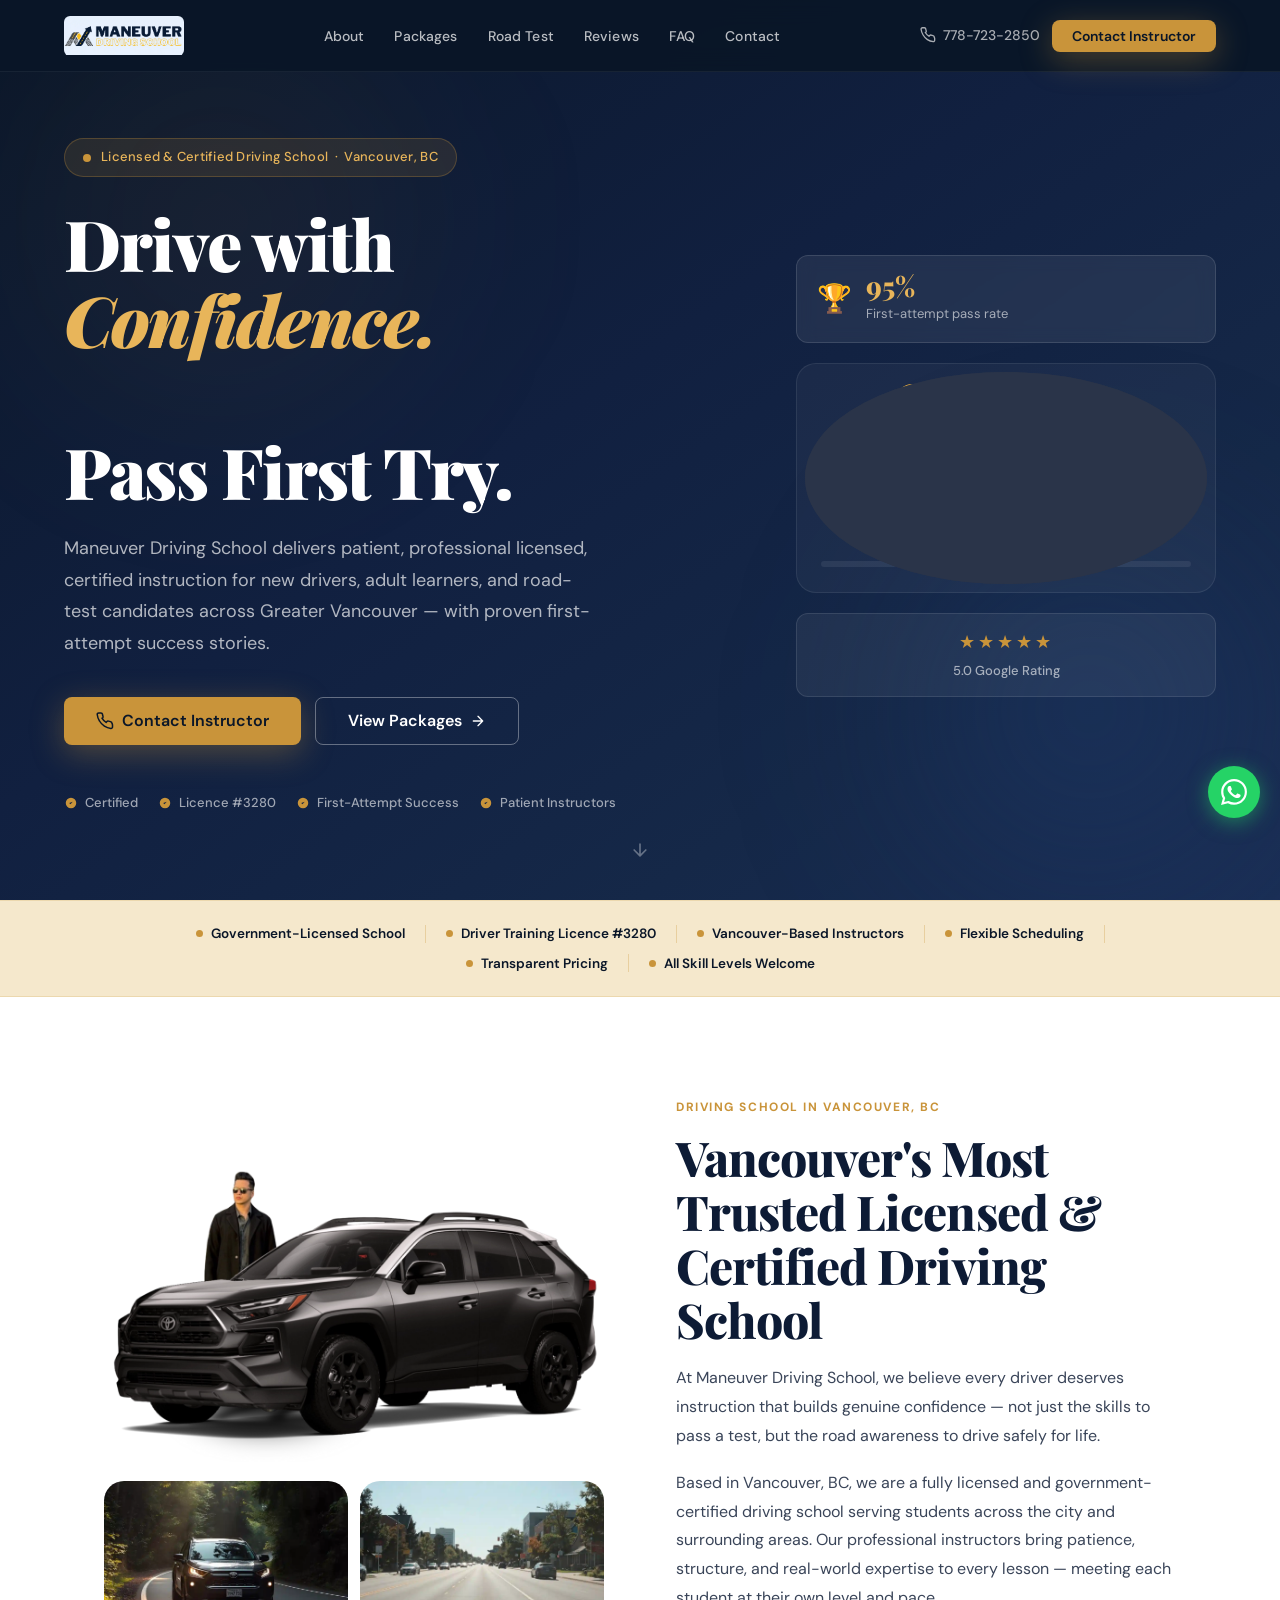
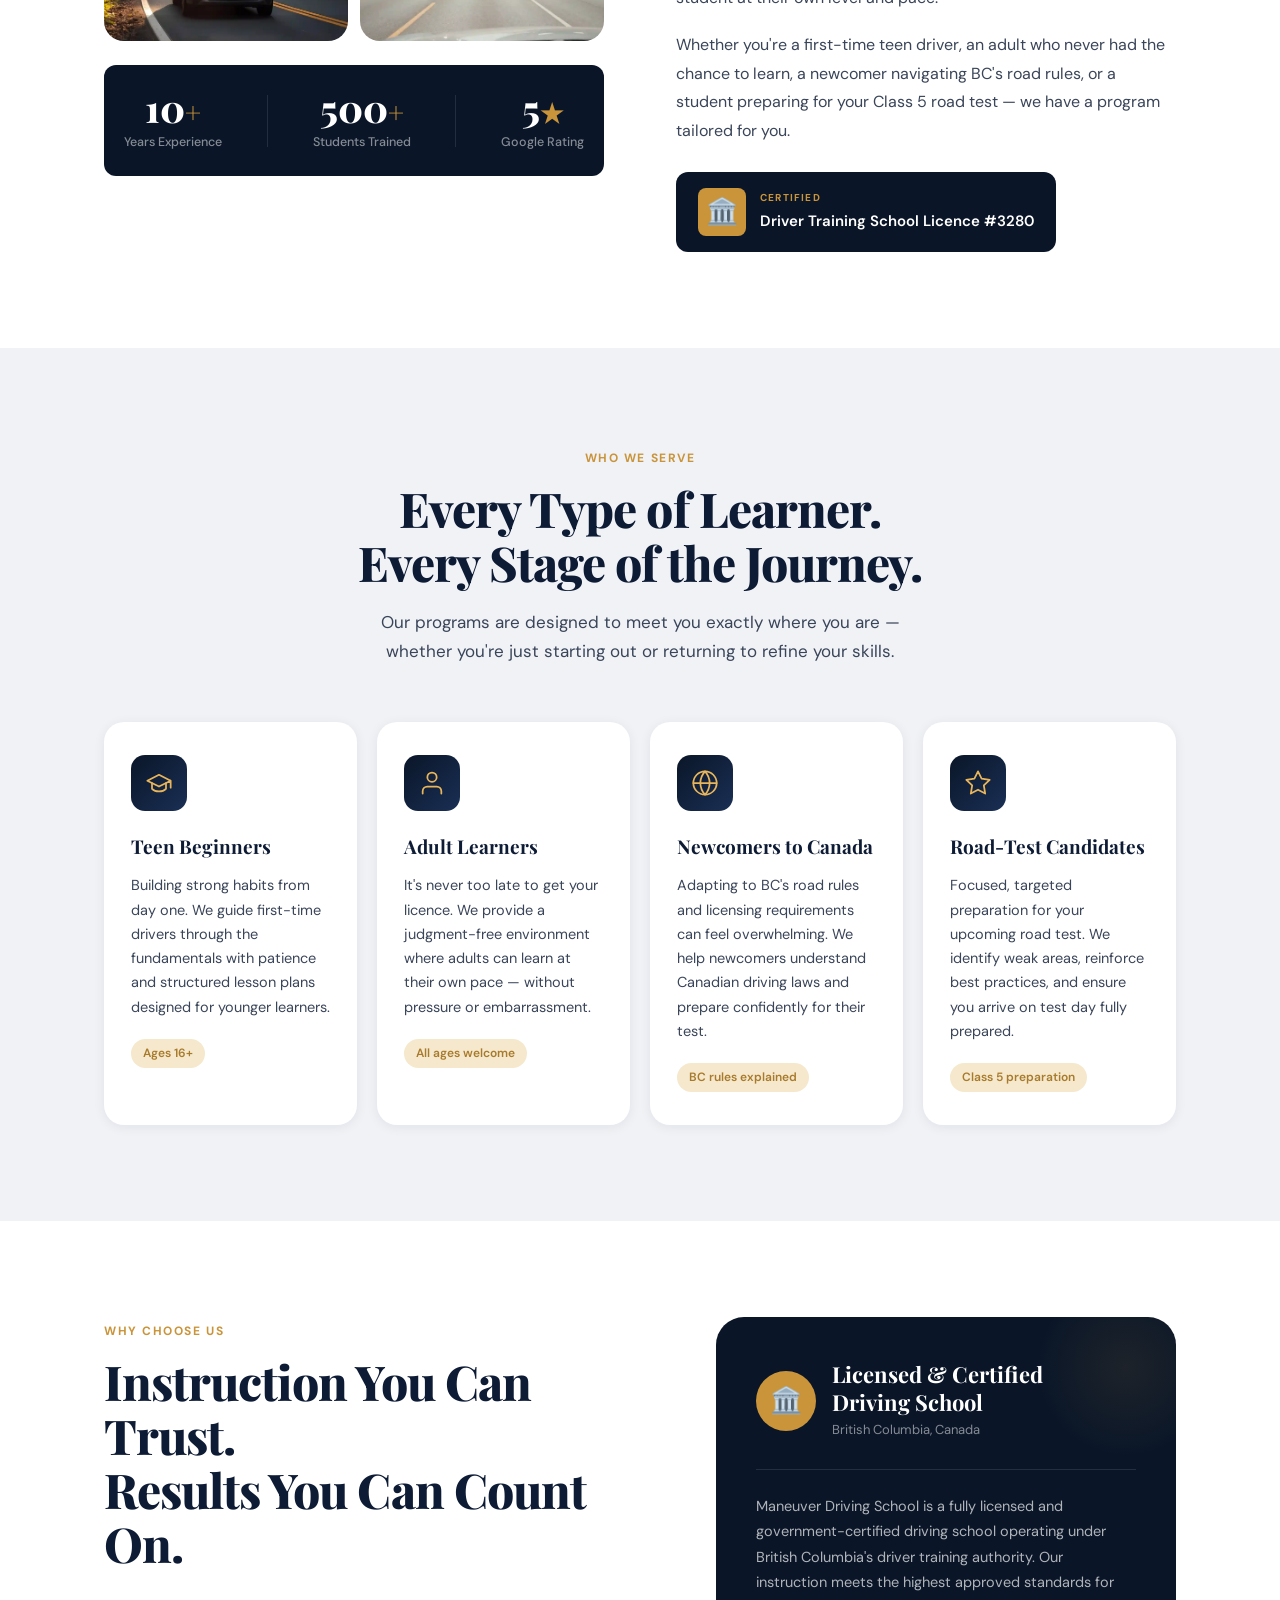
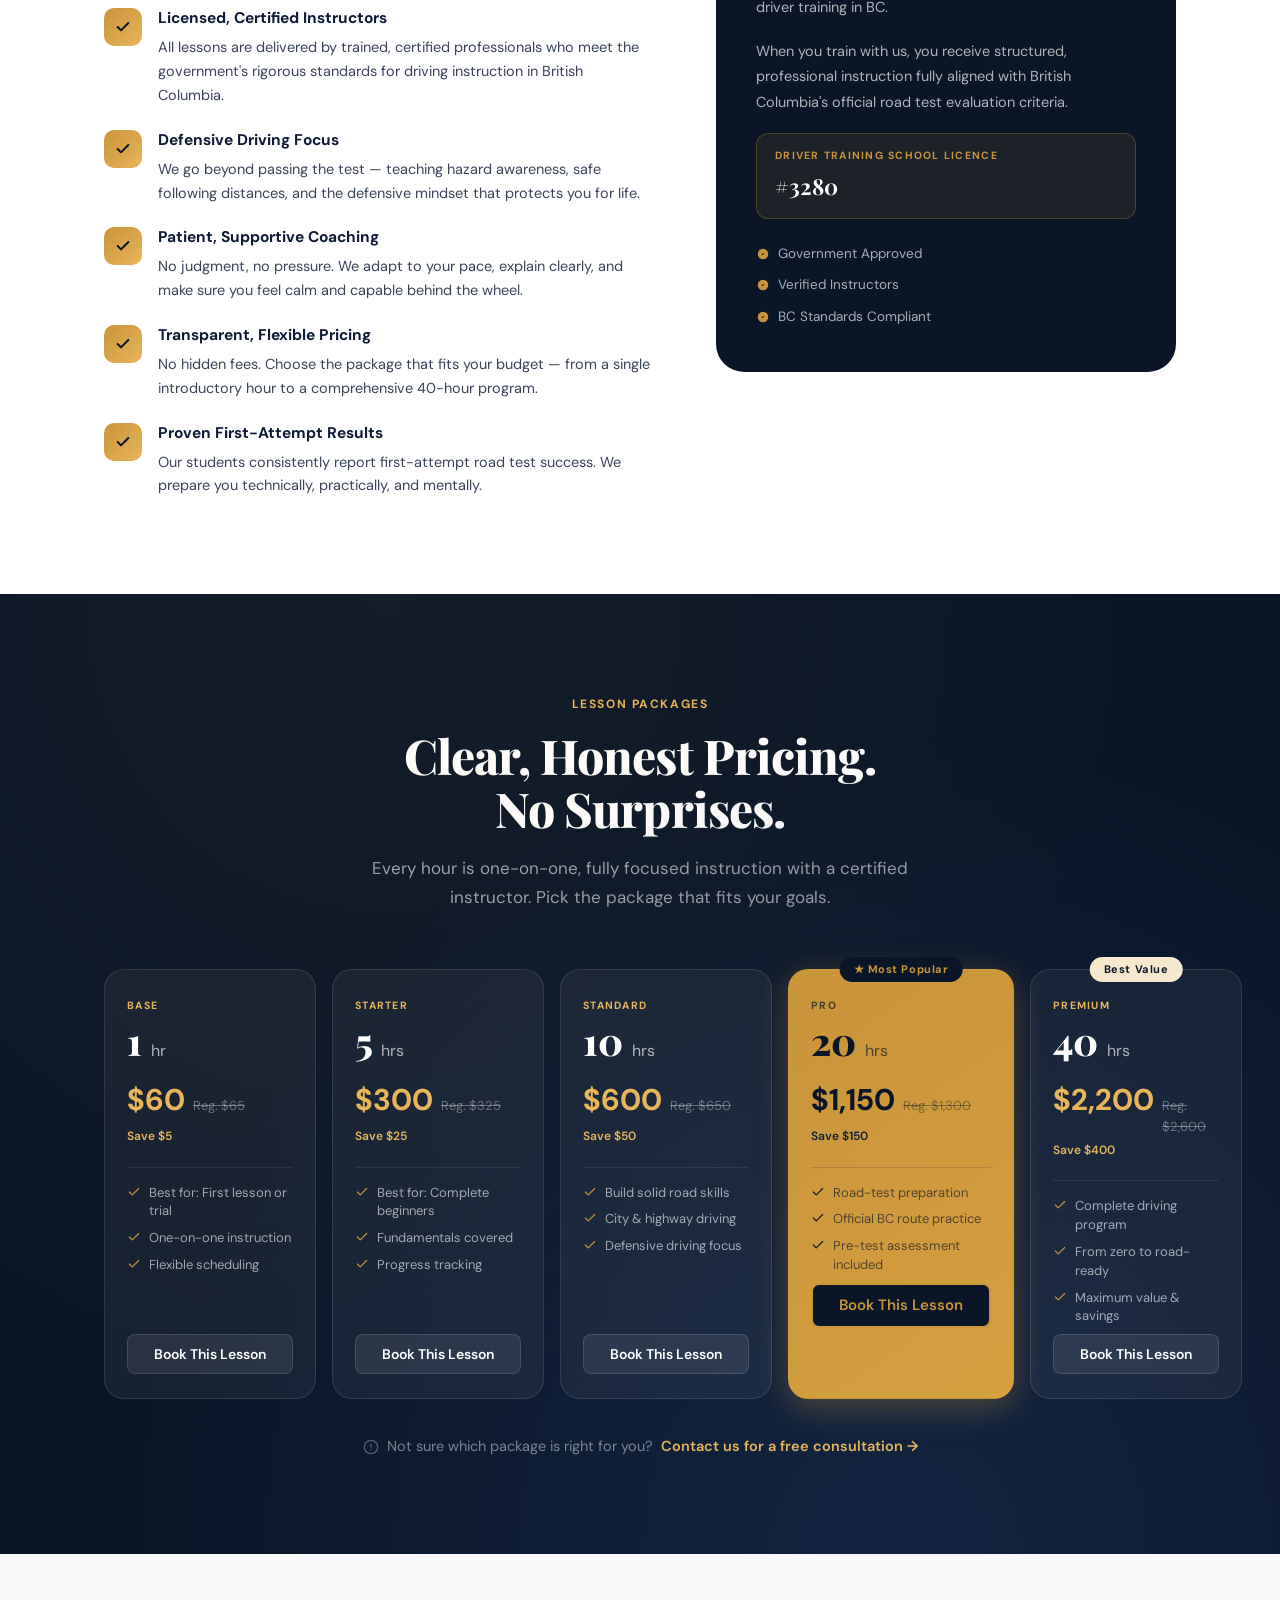
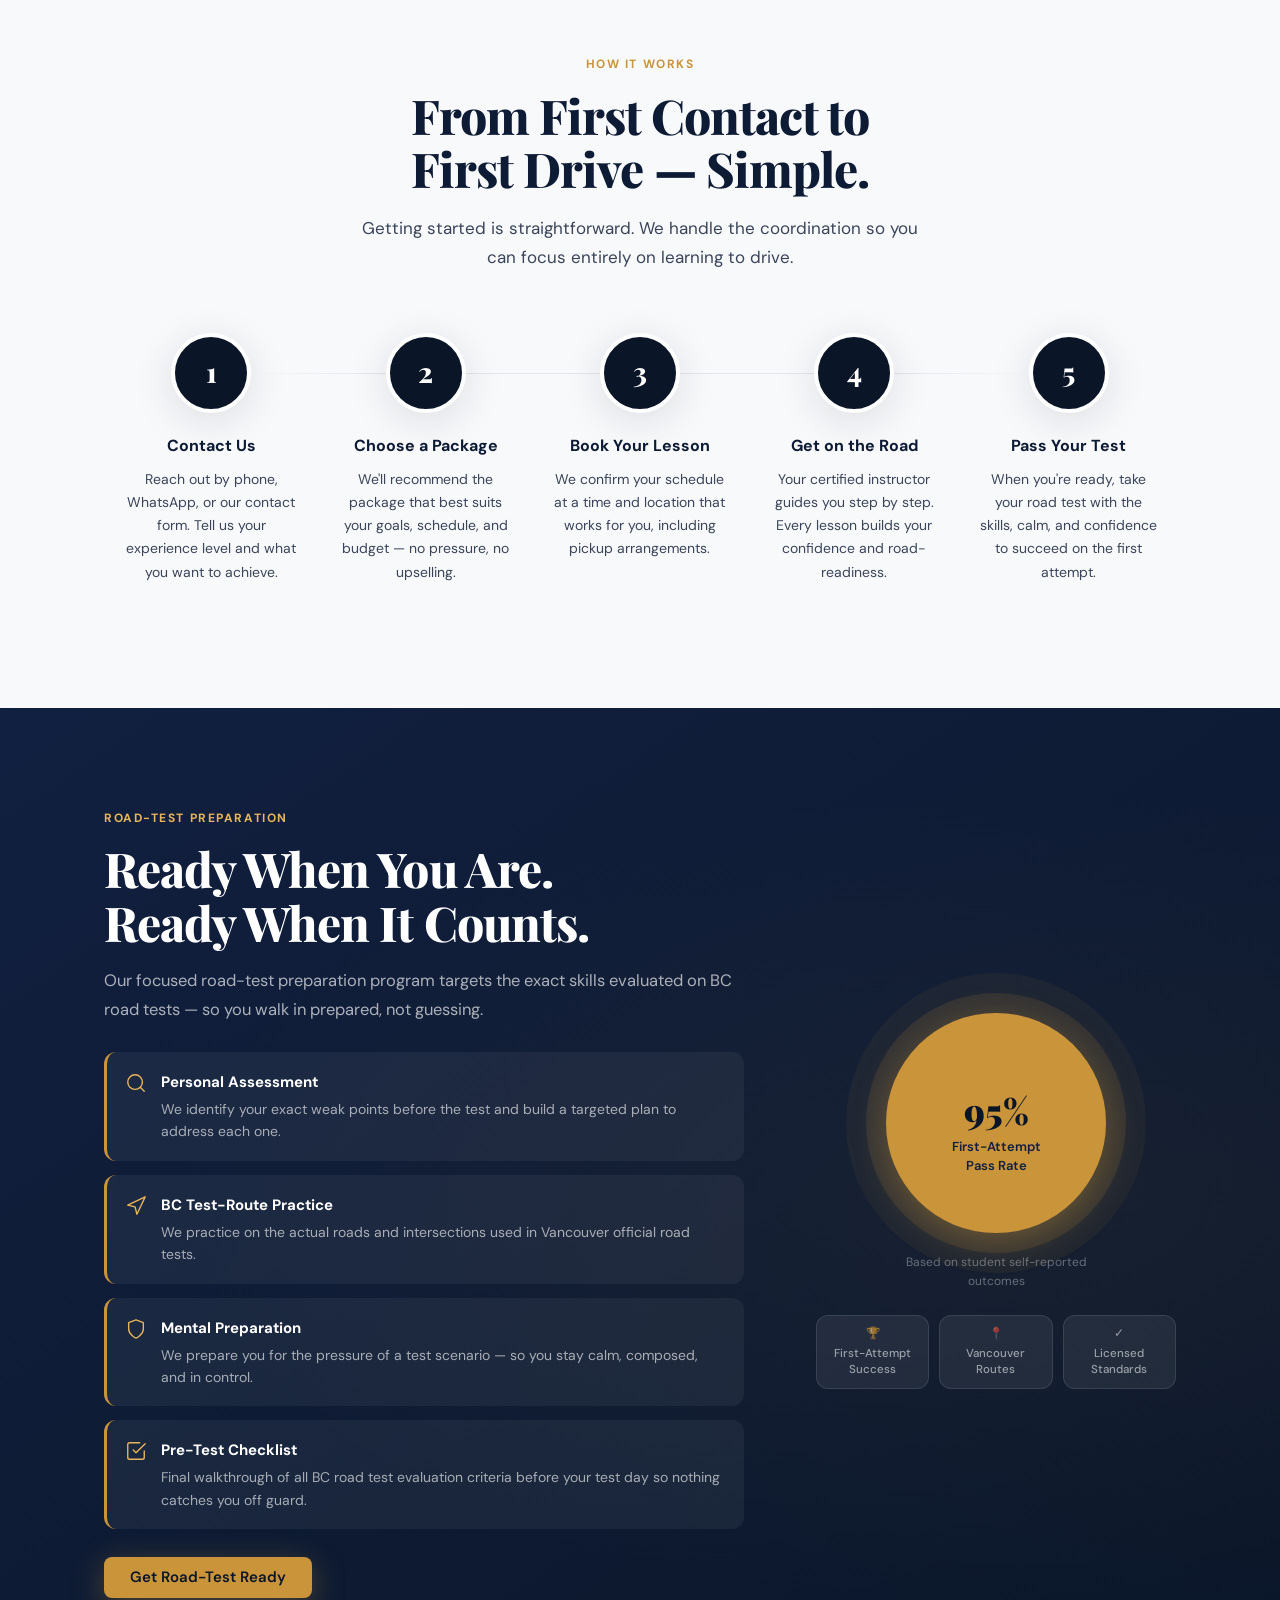
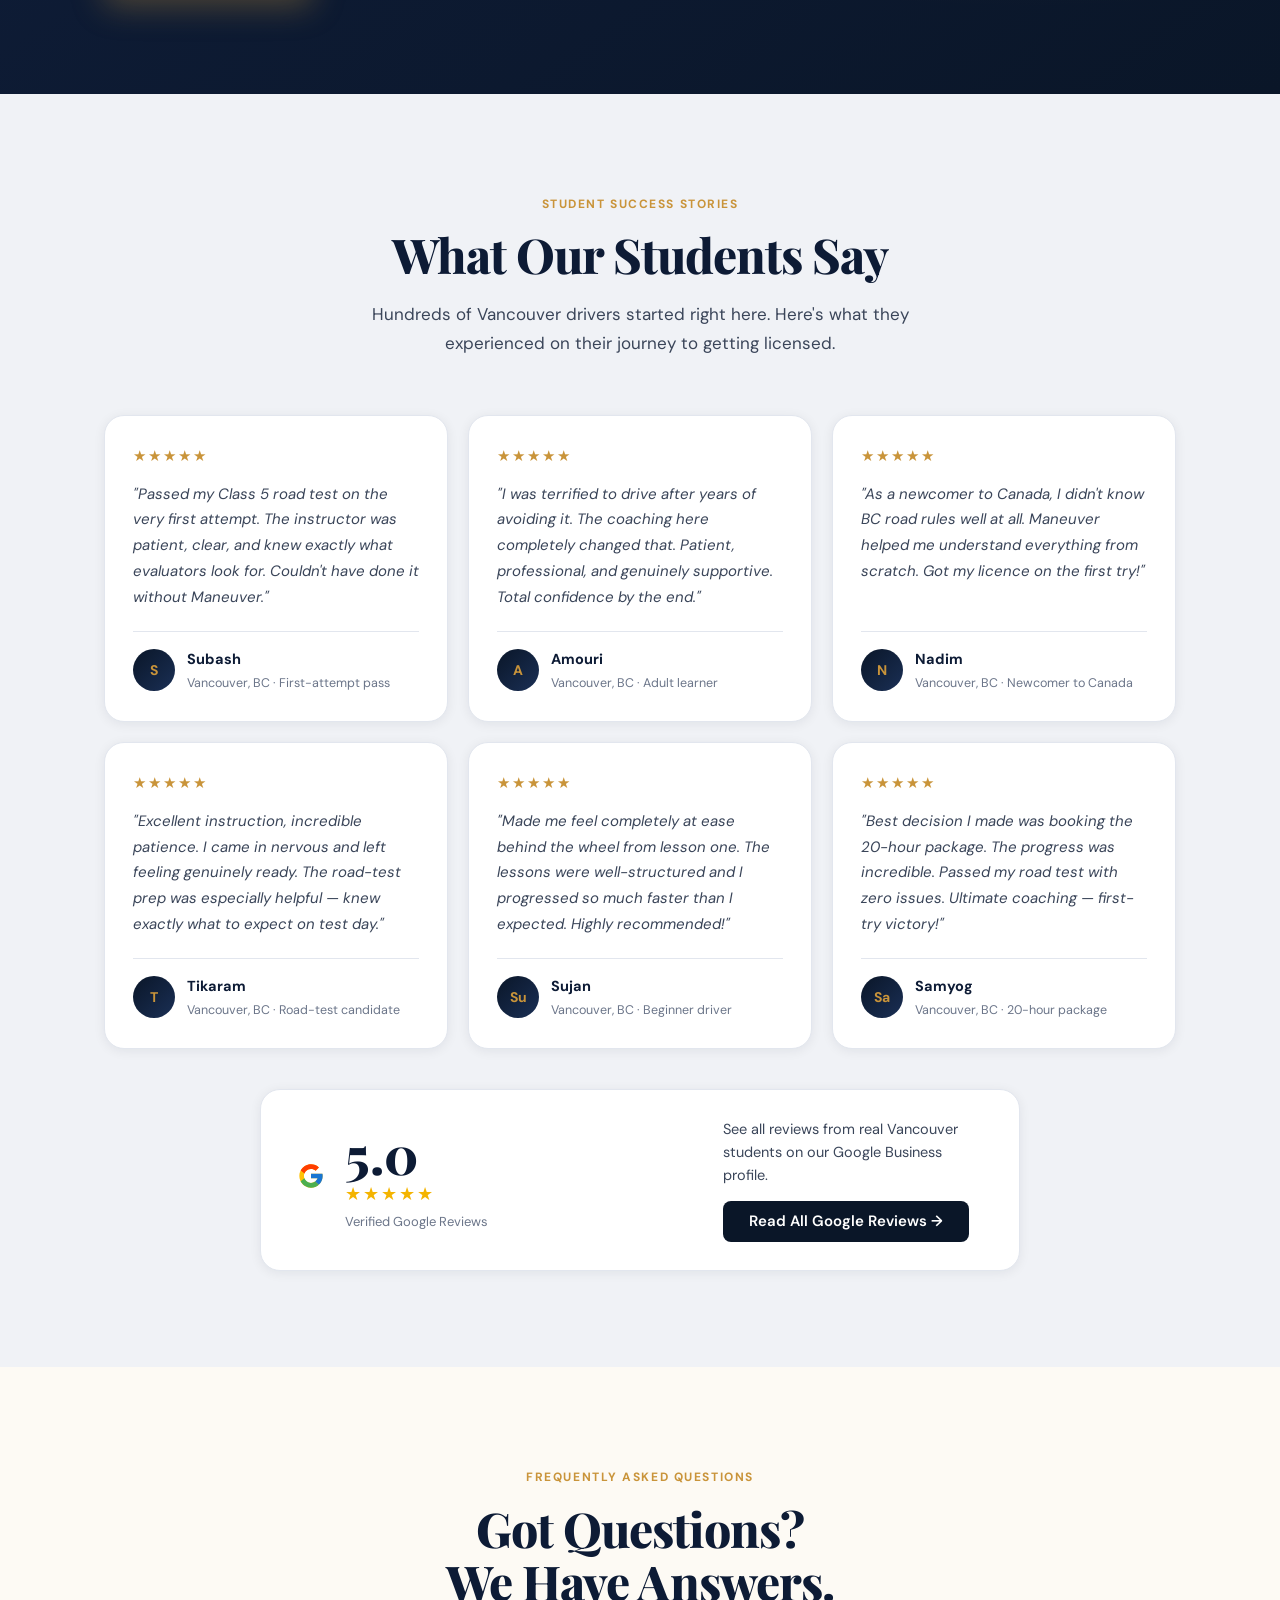
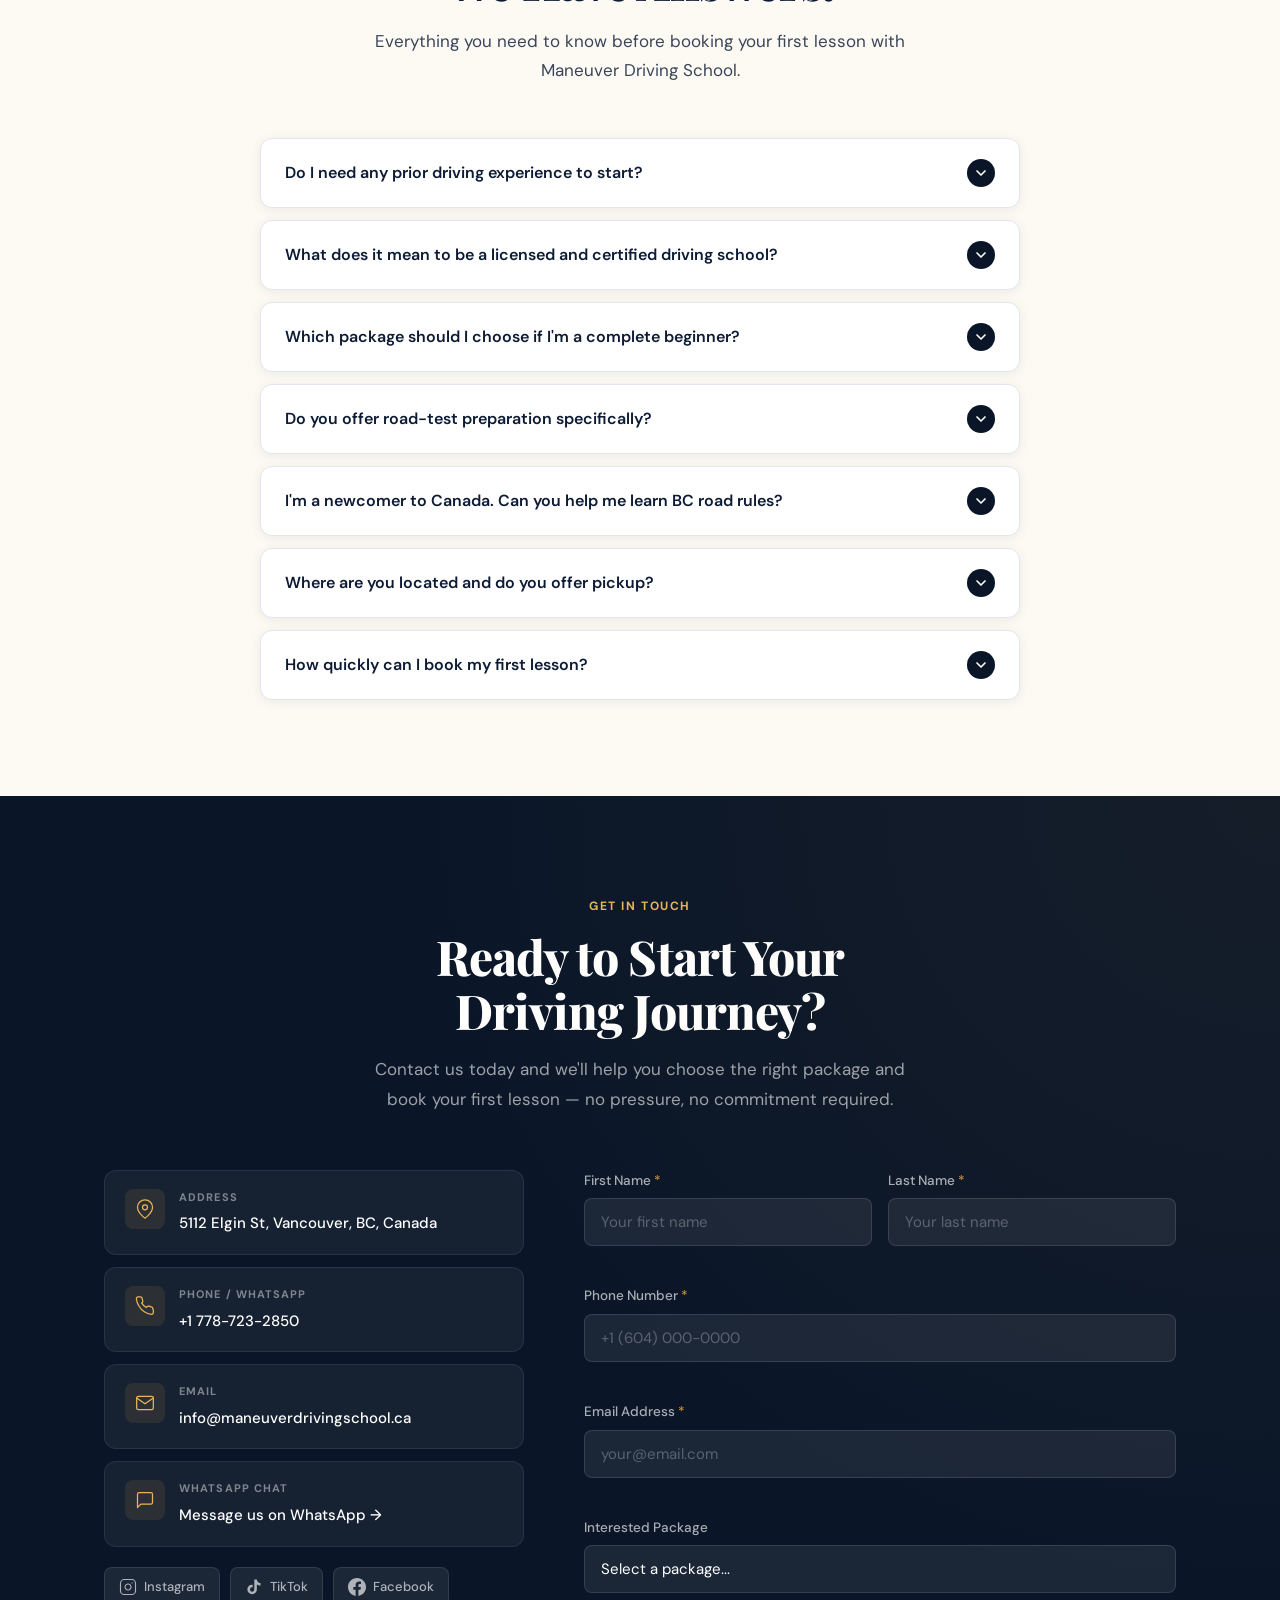
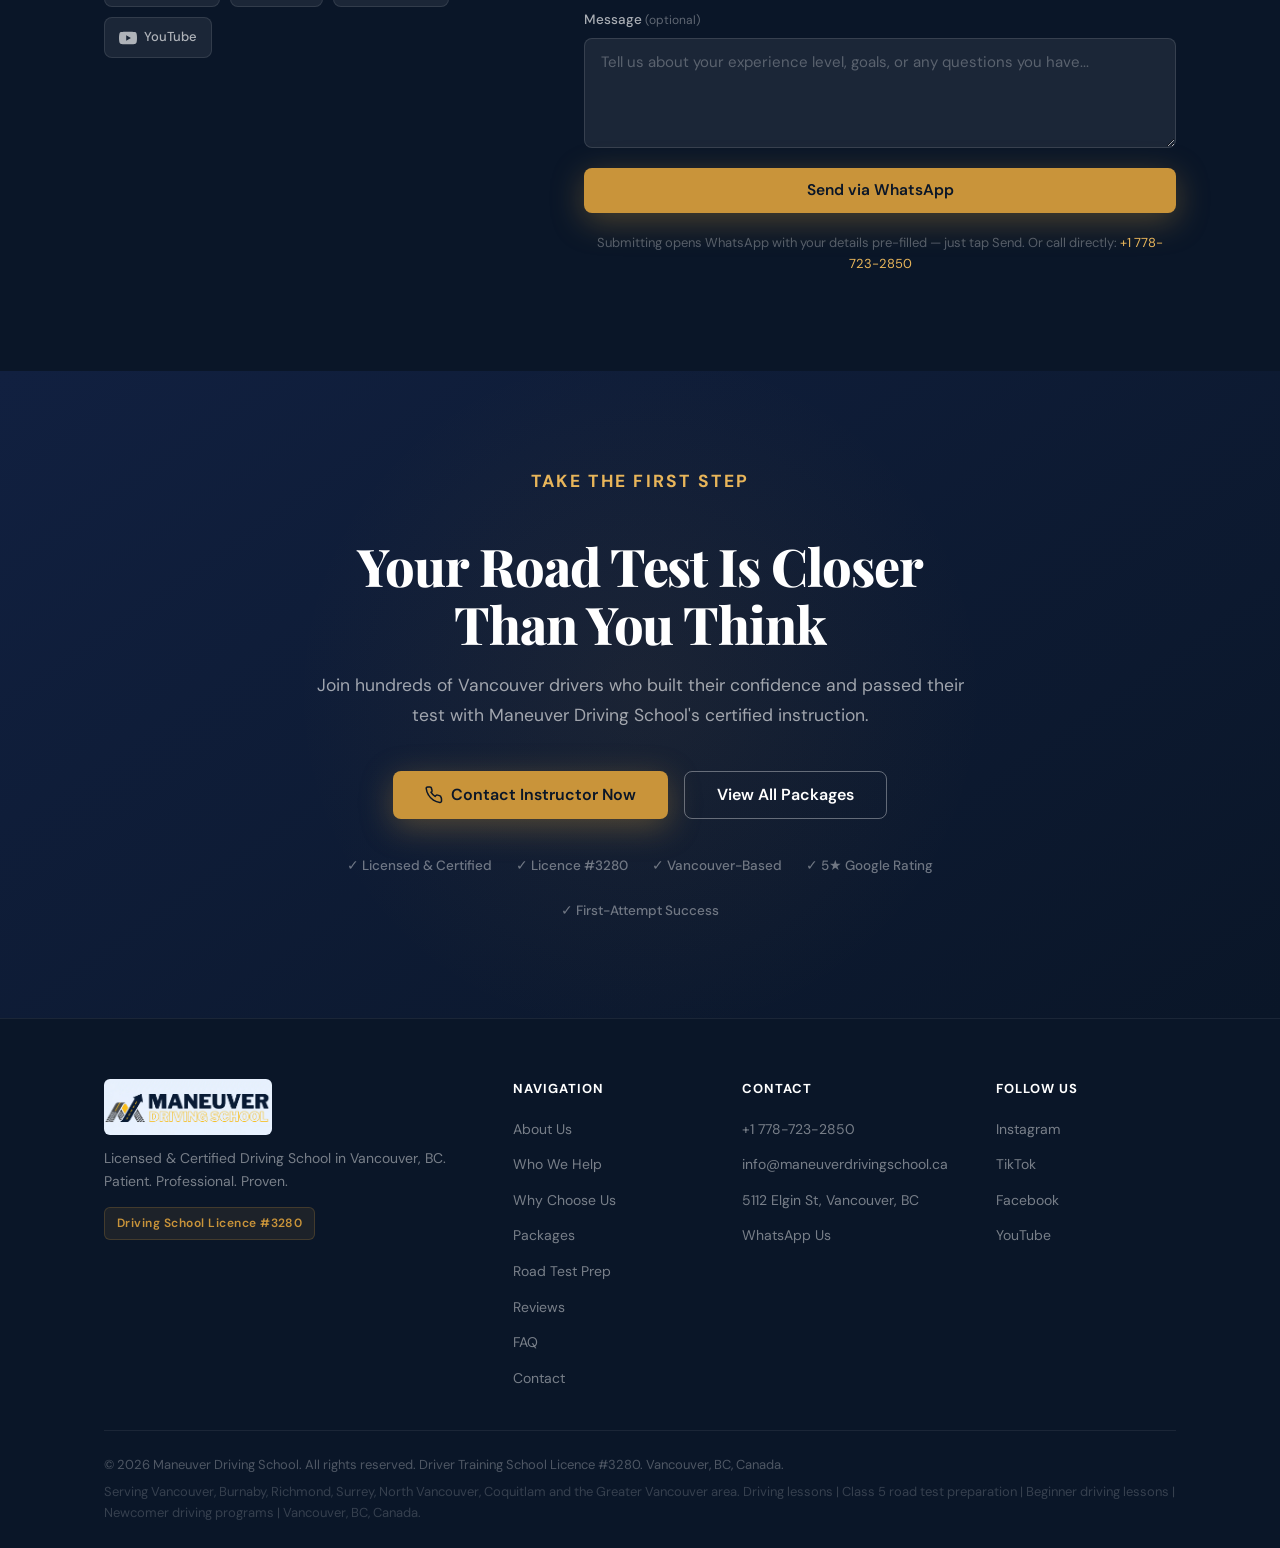
==== index.html @ 0396bc2c "initial check" ====
<!doctype html>
<html lang="en-CA">
  <head>
    <meta charset="UTF-8" />
    <meta name="viewport" content="width=device-width, initial-scale=1.0" />

    <!-- ══ PRIMARY SEO ══════════════════════════════════════════ -->
    <title>
      Maneuver Driving School | Driving School in Vancouver BC – Lessons & Road
      Test Prep
    </title>
    <meta
      name="description"
      content="Maneuver Driving School – #1 driving school in Vancouver, BC. Expert driving lessons for beginners, adults & newcomers. Class 5 road test preparation. Licence #3280. Book today from $60."
    />
    <meta
      name="keywords"
      content="driving school Vancouver, driving school in Vancouver BC, driving lessons Vancouver, road test preparation Vancouver, Class 5 road test Vancouver, driving instructor Vancouver, beginner driving lessons Vancouver, adult driving lessons Vancouver, newcomer driving lessons BC, driving school near me Vancouver, best driving school Vancouver, affordable driving lessons Vancouver, road test prep Vancouver BC, car driving lessons Vancouver"
    />
    <meta name="author" content="Maneuver Driving School" />
    <meta
      name="robots"
      content="index, follow, max-snippet:-1, max-image-preview:large, max-video-preview:-1"
    />
    <meta name="googlebot" content="index, follow" />
    <link rel="canonical" href="https://maneuverdrivingschool.ca/" />

    <!-- ══ GEO / LOCAL SEO ══════════════════════════════════════ -->
    <meta name="geo.region" content="CA-BC" />
    <meta name="geo.placename" content="Vancouver, British Columbia, Canada" />
    <meta name="geo.position" content="49.2237;-123.1636" />
    <meta name="ICBM" content="49.2237, -123.1636" />
    <meta name="language" content="English" />
    <meta
      name="coverage"
      content="Vancouver, Burnaby, Richmond, Surrey, North Vancouver"
    />

    <!-- ══ OPEN GRAPH (Facebook / LinkedIn) ═════════════════════ -->
    <meta property="og:type" content="website" />
    <meta property="og:site_name" content="Maneuver Driving School" />
    <meta
      property="og:title"
      content="Driving School in Vancouver BC | Maneuver Driving School"
    />
    <meta
      property="og:description"
      content="Expert driving lessons & Class 5 road test preparation in Vancouver. Patient certified instructors, flexible packages from $60. Licence #3280."
    />
    <meta property="og:url" content="https://maneuverdrivingschool.ca/" />
    <meta
      property="og:image"
      content="https://maneuverdrivingschool.ca/assets/og-image.webp"
    />
    <meta property="og:image:width" content="1200" />
    <meta property="og:image:height" content="630" />
    <meta
      property="og:image:alt"
      content="Maneuver Driving School – Vancouver BC"
    />
    <meta property="og:locale" content="en_CA" />

    <!-- ══ TWITTER / X CARD ═════════════════════════════════════ -->
    <meta name="twitter:card" content="summary_large_image" />
    <meta
      name="twitter:title"
      content="Driving School in Vancouver BC | Maneuver Driving School"
    />
    <meta
      name="twitter:description"
      content="Expert driving lessons & Class 5 road test prep in Vancouver. Certified instructors, flexible packages from $60. Book today."
    />
    <meta
      name="twitter:image"
      content="https://maneuverdrivingschool.ca/assets/og-image.webp"
    />

    <!-- ══ FAVICONS ═════════════════════════════════════════════ -->
    <link rel="icon" type="image/x-icon" href="./assets/favicon/favicon.ico" />
    <link
      rel="icon"
      type="image/png"
      href="./assets/favicon/favicon-96x96.png"
      sizes="96x96"
    />
    <link rel="icon" type="image/svg+xml" href="./assets/favicon/favicon.svg" />
    <link
      rel="apple-touch-icon"
      href="./assets/favicon/apple-touch-icon.png"
      sizes="180x180"
    />
    <link rel="manifest" href="./assets/favicon/site.webmanifest" />
    <meta name="theme-color" content="#0A1628" />
    <meta name="msapplication-TileColor" content="#0A1628" />
    <meta
      name="msapplication-config"
      content="./assets/favicon/browserconfig.xml"
    />

    <!-- ══ PERFORMANCE ══════════════════════════════════════════ -->
    <link rel="preconnect" href="https://fonts.googleapis.com" />
    <link rel="preconnect" href="https://fonts.gstatic.com" crossorigin />
    <link rel="dns-prefetch" href="https://fonts.googleapis.com" />
    <link
      href="https://fonts.googleapis.com/css2?family=Playfair+Display:wght@700;800;900&family=DM+Sans:ital,wght@0,300;0,400;0,500;0,600;0,700;1,400&display=swap"
      rel="stylesheet"
    />
    <!-- Preload above-the-fold assets -->
    <link rel="preload" as="image" href="./assets/logowithtext.webp" />
    <link rel="stylesheet" href="style.css" />

    <!-- ══ STRUCTURED DATA — LocalBusiness + DrivingSchool ══════ -->
    <script type="application/ld+json">
      {
        "@context": "https://schema.org",
        "@graph": [
          {
            "@type": ["LocalBusiness", "DrivingSchool"],
            "@id": "https://maneuverdrivingschool.ca/#business",
            "name": "Maneuver Driving School",
            "alternateName": "Maneuver Driving",
            "description": "Maneuver Driving School is a licensed and certified driving school in Vancouver, BC offering professional driving lessons for beginners, adults, newcomers to Canada, and Class 5 road test preparation.",
            "url": "https://maneuverdrivingschool.ca/",
            "logo": "https://maneuverdrivingschool.ca/assets/logoonly.webp",
            "image": "https://maneuverdrivingschool.ca/assets/instructor.webp",
            "telephone": "+17787232850",
            "email": "info@maneuverdrivingschool.ca",
            "address": {
              "@type": "PostalAddress",
              "streetAddress": "5112 Elgin St",
              "addressLocality": "Vancouver",
              "addressRegion": "BC",
              "postalCode": "V5W 3K3",
              "addressCountry": "CA"
            },
            "geo": {
              "@type": "GeoCoordinates",
              "latitude": 49.2237,
              "longitude": -123.1636
            },
            "areaServed": [
              { "@type": "City", "name": "Vancouver" },
              { "@type": "City", "name": "Burnaby" },
              { "@type": "City", "name": "Richmond" },
              { "@type": "City", "name": "Surrey" },
              { "@type": "City", "name": "North Vancouver" },
              { "@type": "City", "name": "Coquitlam" }
            ],
            "openingHoursSpecification": [
              {
                "@type": "OpeningHoursSpecification",
                "dayOfWeek": [
                  "Monday",
                  "Tuesday",
                  "Wednesday",
                  "Thursday",
                  "Friday"
                ],
                "opens": "08:00",
                "closes": "20:00"
              },
              {
                "@type": "OpeningHoursSpecification",
                "dayOfWeek": ["Saturday", "Sunday"],
                "opens": "09:00",
                "closes": "18:00"
              }
            ],
            "priceRange": "$60 - $2200",
            "currenciesAccepted": "CAD",
            "paymentAccepted": "Cash, Credit Card, E-Transfer",
            "hasMap": "https://maps.app.goo.gl/znF83yFLhWCXeeaFA",
            "sameAs": [
              "https://www.instagram.com/maneuverdrivingschool/",
              "https://www.facebook.com/share/1CJc2cbQYL/",
              "https://www.tiktok.com/@maneuverdrivingschool",
              "https://www.youtube.com/channel/UC5O_U2inDdf9JMBtvlA-orw"
            ],
            "aggregateRating": {
              "@type": "AggregateRating",
              "ratingValue": "5.0",
              "bestRating": "5",
              "worstRating": "1",
              "ratingCount": "47"
            },
            "review": [
              {
                "@type": "Review",
                "reviewRating": { "@type": "Rating", "ratingValue": "5" },
                "author": { "@type": "Person", "name": "Subash" },
                "reviewBody": "Passed my Class 5 road test on the very first attempt. The instructor was patient, clear, and knew exactly what evaluators look for."
              },
              {
                "@type": "Review",
                "reviewRating": { "@type": "Rating", "ratingValue": "5" },
                "author": { "@type": "Person", "name": "Nadim" },
                "reviewBody": "As a newcomer to Canada, I didn't know BC road rules well at all. Maneuver helped me understand everything from scratch. Got my licence on the first try!"
              }
            ],
            "hasOfferCatalog": {
              "@type": "OfferCatalog",
              "name": "Driving Lesson Packages",
              "itemListElement": [
                {
                  "@type": "Offer",
                  "name": "1 Hour Driving Lesson",
                  "price": "60",
                  "priceCurrency": "CAD",
                  "description": "Single driving lesson — ideal for a first lesson or trial"
                },
                {
                  "@type": "Offer",
                  "name": "5 Hour Driving Package",
                  "price": "300",
                  "priceCurrency": "CAD",
                  "description": "5-hour starter package for complete beginners"
                },
                {
                  "@type": "Offer",
                  "name": "10 Hour Driving Package",
                  "price": "600",
                  "priceCurrency": "CAD",
                  "description": "10-hour package for building solid road skills"
                },
                {
                  "@type": "Offer",
                  "name": "20 Hour Driving Package",
                  "price": "1150",
                  "priceCurrency": "CAD",
                  "description": "20-hour pro package — includes road test preparation"
                },
                {
                  "@type": "Offer",
                  "name": "40 Hour Driving Package",
                  "price": "2200",
                  "priceCurrency": "CAD",
                  "description": "Complete 40-hour program from beginner to road-test ready"
                }
              ]
            }
          },
          {
            "@type": "WebSite",
            "@id": "https://maneuverdrivingschool.ca/#website",
            "url": "https://maneuverdrivingschool.ca/",
            "name": "Maneuver Driving School",
            "description": "Licensed driving school in Vancouver, BC offering driving lessons and Class 5 road test preparation",
            "publisher": {
              "@id": "https://maneuverdrivingschool.ca/#business"
            },
            "inLanguage": "en-CA"
          },
          {
            "@type": "FAQPage",
            "@id": "https://maneuverdrivingschool.ca/#faq",
            "mainEntity": [
              {
                "@type": "Question",
                "name": "Do I need any prior driving experience to start lessons in Vancouver?",
                "acceptedAnswer": {
                  "@type": "Answer",
                  "text": "No experience is needed. We welcome complete beginners and start from the very basics in a calm, safe environment. Our instructors are experienced with first-time drivers of all ages."
                }
              },
              {
                "@type": "Question",
                "name": "How much do driving lessons cost in Vancouver?",
                "acceptedAnswer": {
                  "@type": "Answer",
                  "text": "Our driving lessons start from $60 for a single hour. We offer packages: 5 hours ($300), 10 hours ($600), 20 hours ($1,150), and 40 hours ($2,200). All lessons are one-on-one with a certified instructor."
                }
              },
              {
                "@type": "Question",
                "name": "Do you offer Class 5 road test preparation in Vancouver?",
                "acceptedAnswer": {
                  "@type": "Answer",
                  "text": "Yes. Road test preparation is one of our most popular services. We practice on the actual roads used in Vancouver road tests and deliver a full pre-test evaluation to ensure you are ready."
                }
              },
              {
                "@type": "Question",
                "name": "Can newcomers to Canada take driving lessons at Maneuver Driving School?",
                "acceptedAnswer": {
                  "@type": "Answer",
                  "text": "Absolutely. We have significant experience helping newcomers understand BC road rules, signs, and licensing requirements. Whether you hold a foreign driving licence or are starting fresh, we will help you succeed."
                }
              },
              {
                "@type": "Question",
                "name": "Where is Maneuver Driving School located?",
                "acceptedAnswer": {
                  "@type": "Answer",
                  "text": "We are located at 5112 Elgin St, Vancouver, BC. We serve students across Vancouver, Burnaby, Richmond, Surrey, and North Vancouver."
                }
              }
            ]
          },
          {
            "@type": "BreadcrumbList",
            "itemListElement": [
              {
                "@type": "ListItem",
                "position": 1,
                "name": "Home",
                "item": "https://maneuverdrivingschool.ca/"
              },
              {
                "@type": "ListItem",
                "position": 2,
                "name": "Driving Lessons",
                "item": "https://maneuverdrivingschool.ca/#packages"
              },
              {
                "@type": "ListItem",
                "position": 3,
                "name": "Road Test Preparation",
                "item": "https://maneuverdrivingschool.ca/#roadtest"
              },
              {
                "@type": "ListItem",
                "position": 4,
                "name": "Contact",
                "item": "https://maneuverdrivingschool.ca/#contact"
              }
            ]
          }
        ]
      }
    </script>
  </head>
  <body>
    <!-- ============================================================
       PAGE LOADER
  ============================================================ -->
    <div
      id="pageLoader"
      class="page-loader"
      role="status"
      aria-label="Loading Maneuver Driving School"
    >
      <div class="pl-scene">
        <!-- Road -->
        <div class="pl-road">
          <div class="pl-road-line pl-road-line-1"></div>
          <div class="pl-road-line pl-road-line-2"></div>
          <div class="pl-road-line pl-road-line-3"></div>
        </div>
        <!-- Car SVG -->
        <div class="pl-car" aria-hidden="true">
          <svg
            viewBox="0 0 120 52"
            fill="none"
            xmlns="http://www.w3.org/2000/svg"
            width="120"
            height="52"
          >
            <!-- Body -->
            <rect x="4" y="24" width="112" height="22" rx="6" fill="#C9943A" />
            <!-- Cabin -->
            <path
              d="M28 24 C32 10 44 6 60 6 C76 6 88 10 92 24Z"
              fill="#D4A040"
            />
            <!-- Windows -->
            <path
              d="M34 24 C36 14 44 10 56 10 L56 24Z"
              fill="rgba(10,22,40,0.65)"
              rx="3"
            />
            <path
              d="M60 10 C72 10 80 14 82 24 L60 24Z"
              fill="rgba(10,22,40,0.65)"
              rx="3"
            />
            <line
              x1="58"
              y1="10"
              x2="58"
              y2="24"
              stroke="rgba(201,148,58,0.4)"
              stroke-width="1.5"
            />
            <!-- Front light -->
            <rect
              x="108"
              y="28"
              width="8"
              height="8"
              rx="2"
              fill="rgba(255,255,200,0.9)"
            />
            <ellipse
              cx="116"
              cy="32"
              rx="5"
              ry="3"
              fill="rgba(255,255,200,0.3)"
            />
            <!-- Rear light -->
            <rect
              x="4"
              y="28"
              width="6"
              height="8"
              rx="2"
              fill="rgba(220,50,50,0.85)"
            />
            <!-- Wheel wells -->
            <rect x="18" y="38" width="24" height="8" rx="4" fill="#0A1628" />
            <rect x="78" y="38" width="24" height="8" rx="4" fill="#0A1628" />
            <!-- Wheels -->
            <circle cx="30" cy="44" r="8" fill="#1A2F55" />
            <circle cx="30" cy="44" r="4" fill="#3A4559" />
            <circle cx="30" cy="44" r="1.5" fill="#C9943A" />
            <circle cx="90" cy="44" r="8" fill="#1A2F55" />
            <circle cx="90" cy="44" r="4" fill="#3A4559" />
            <circle cx="90" cy="44" r="1.5" fill="#C9943A" />
            <!-- Door line -->
            <line
              x1="60"
              y1="24"
              x2="60"
              y2="46"
              stroke="rgba(10,22,40,0.3)"
              stroke-width="1"
            />
            <!-- Door handle -->
            <rect
              x="48"
              y="34"
              width="8"
              height="2"
              rx="1"
              fill="rgba(10,22,40,0.4)"
            />
            <rect
              x="66"
              y="34"
              width="8"
              height="2"
              rx="1"
              fill="rgba(10,22,40,0.4)"
            />
          </svg>
        </div>
        <!-- Speed lines -->
        <div class="pl-speed">
          <div class="pl-speed-line"></div>
          <div class="pl-speed-line"></div>
          <div class="pl-speed-line"></div>
          <div class="pl-speed-line"></div>
        </div>
      </div>
      <!-- Logo & progress -->
      <div class="pl-brand">
        <div class="pl-logo-img">
          <img
            src="./assets/LogoONly.webp"
            alt="Maneuver Driving School"
            width="200"
            height="60"
          />
        </div>
        <div class="pl-tagline">Certified Driving School · Vancouver, BC</div>
      </div>
      <div class="pl-progress-track">
        <div class="pl-progress-bar" id="plProgressBar"></div>
      </div>
    </div>

    <!-- ============================================================
       NAVIGATION
  ============================================================ -->
    <header id="navbar">
      <div class="nav-container">
        <a
          href="/"
          class="nav-logo"
          data-scroll-top="true"
          aria-label="Maneuver Driving School Home"
        >
          <img
            src="./assets/logowithtext.webp"
            alt="Maneuver Driving School"
            class="nav-logo-img"
            width="160"
            height="48"
          />
        </a>
        <nav class="nav-menu" id="navMenu" aria-label="Main navigation">
          <ul class="nav-links">
            <li><a href="#about">About</a></li>
            <li><a href="#packages">Packages</a></li>
            <li><a href="#roadtest">Road Test</a></li>
            <li><a href="#testimonials">Reviews</a></li>
            <li><a href="#faq">FAQ</a></li>
            <li><a href="#contact">Contact</a></li>
          </ul>
        </nav>
        <div class="nav-actions">
          <a href="tel:+17787232850" class="nav-phone">
            <svg
              width="16"
              height="16"
              viewBox="0 0 24 24"
              fill="none"
              stroke="currentColor"
              stroke-width="2"
              stroke-linecap="round"
              stroke-linejoin="round"
            >
              <path
                d="M22 16.92v3a2 2 0 0 1-2.18 2 19.79 19.79 0 0 1-8.63-3.07A19.5 19.5 0 0 1 4.69 12a19.79 19.79 0 0 1-3.07-8.67A2 2 0 0 1 3.6 1.18h3a2 2 0 0 1 2 1.72c.127.96.361 1.903.7 2.81a2 2 0 0 1-.45 2.11L7.91 8.27a16 16 0 0 0 5.55 5.55l1.15-1.15a2 2 0 0 1 2.11-.45c.907.339 1.85.573 2.81.7a2 2 0 0 1 1.72 2.02z"
              ></path>
            </svg>
            778-723-2850
          </a>
          <a href="#contact" class="btn btn-gold nav-cta">Contact Instructor</a>
          <button
            class="hamburger"
            id="hamburger"
            aria-label="Toggle menu"
            aria-expanded="false"
          >
            <span></span>
            <span></span>
            <span></span>
          </button>
        </div>
      </div>
    </header>

    <main>
      <!-- ============================================================
         HERO SECTION
    ============================================================ -->
      <section id="home" class="hero">
        <div class="hero-bg">
          <div class="hero-gradient"></div>
          <!-- <div class="hero-road-lines"></div> -->
          <div class="hero-orb hero-orb-1"></div>
          <div class="hero-orb hero-orb-2"></div>
        </div>
        <div class="hero-container">
          <div class="hero-content">
            <div class="hero-badge reveal-fade">
              <span class="badge-dot"></span>
              Licensed &amp; Certified Driving School &nbsp;·&nbsp; Vancouver,
              BC
            </div>
            <h1 class="hero-title reveal-fade" style="--delay: 0.1s">
              Drive with<br />
              <em class="hero-em">Confidence.</em><br />
              Pass First Try.
            </h1>
            <p class="hero-subtitle reveal-fade" style="--delay: 0.2s">
              Maneuver Driving School delivers patient, professional licensed,
              certified instruction for new drivers, adult learners, and
              road-test candidates across Greater Vancouver — with proven
              first-attempt success stories.
            </p>
            <div class="hero-ctas reveal-fade" style="--delay: 0.3s">
              <a href="#contact" class="btn btn-gold btn-lg">
                <svg
                  width="18"
                  height="18"
                  viewBox="0 0 24 24"
                  fill="none"
                  stroke="currentColor"
                  stroke-width="2"
                  stroke-linecap="round"
                  stroke-linejoin="round"
                >
                  <path
                    d="M22 16.92v3a2 2 0 0 1-2.18 2 19.79 19.79 0 0 1-8.63-3.07A19.5 19.5 0 0 1 4.69 12a19.79 19.79 0 0 1-3.07-8.67A2 2 0 0 1 3.6 1.18h3a2 2 0 0 1 2 1.72c.127.96.361 1.903.7 2.81a2 2 0 0 1-.45 2.11L7.91 8.27a16 16 0 0 0 5.55 5.55l1.15-1.15a2 2 0 0 1 2.11-.45c.907.339 1.85.573 2.81.7a2 2 0 0 1 1.72 2.02z"
                  ></path>
                </svg>
                Contact Instructor
              </a>
              <a href="#packages" class="btn btn-outline-white btn-lg">
                View Packages
                <svg
                  width="16"
                  height="16"
                  viewBox="0 0 24 24"
                  fill="none"
                  stroke="currentColor"
                  stroke-width="2"
                  stroke-linecap="round"
                  stroke-linejoin="round"
                >
                  <path d="M5 12h14M12 5l7 7-7 7" />
                </svg>
              </a>
            </div>
            <div class="hero-trust reveal-fade" style="--delay: 0.4s">
              <div class="trust-pill">
                <svg
                  class="trust-icon"
                  width="14"
                  height="14"
                  viewBox="0 0 24 24"
                  fill="currentColor"
                >
                  <path d="M9 12l2 2 4-4m6 2a9 9 0 11-18 0 9 9 0 0118 0z" />
                </svg>
                Certified
              </div>
              <div class="trust-pill">
                <svg
                  class="trust-icon"
                  width="14"
                  height="14"
                  viewBox="0 0 24 24"
                  fill="currentColor"
                >
                  <path d="M9 12l2 2 4-4m6 2a9 9 0 11-18 0 9 9 0 0118 0z" />
                </svg>
                Licence #3280
              </div>
              <div class="trust-pill">
                <svg
                  class="trust-icon"
                  width="14"
                  height="14"
                  viewBox="0 0 24 24"
                  fill="currentColor"
                >
                  <path d="M9 12l2 2 4-4m6 2a9 9 0 11-18 0 9 9 0 0118 0z" />
                </svg>
                First-Attempt Success
              </div>
              <div class="trust-pill">
                <svg
                  class="trust-icon"
                  width="14"
                  height="14"
                  viewBox="0 0 24 24"
                  fill="currentColor"
                >
                  <path d="M9 12l2 2 4-4m6 2a9 9 0 11-18 0 9 9 0 0118 0z" />
                </svg>
                Patient Instructors
              </div>
            </div>
          </div>
          <div
            class="hero-visual reveal-fade"
            style="--delay: 0.35s"
            aria-hidden="true"
          >
            <div class="hero-card-float">
              <div class="hero-card-inner">
                <div class="hc-icon">🏆</div>
                <div class="hc-text">
                  <strong>95%</strong>
                  <span>First-attempt pass rate</span>
                </div>
              </div>
            </div>
            <div class="hero-car-graphic">
              <div class="car-body">
                <div class="car-top"></div>
                <div class="car-windows">
                  <div class="car-window"></div>
                  <div class="car-window"></div>
                </div>
                <div class="car-lights car-lights-front"></div>
                <div class="car-lights car-lights-rear"></div>
              </div>
              <div class="car-wheels">
                <div class="wheel wheel-front"></div>
                <div class="wheel wheel-rear"></div>
              </div>
              <div class="car-road"></div>
            </div>
            <div class="hero-rating-float">
              <div class="rating-stars">★★★★★</div>
              <div class="rating-text">5.0 Google Rating</div>
            </div>
          </div>
        </div>
        <a
          href="/"
          class="hero-scroll-cue"
          data-scroll-to="about"
          aria-label="Scroll down"
        >
          <svg
            width="20"
            height="20"
            viewBox="0 0 24 24"
            fill="none"
            stroke="currentColor"
            stroke-width="2"
            stroke-linecap="round"
            stroke-linejoin="round"
          >
            <path d="M12 5v14M5 12l7 7 7-7" />
          </svg>
        </a>
      </section>

      <!-- ============================================================
         TRUST STRIP
    ============================================================ -->
      <div class="trust-strip">
        <div class="trust-strip-inner">
          <div class="ts-item">
            <span class="ts-dot"></span> Government-Licensed School
          </div>
          <div class="ts-divider"></div>
          <div class="ts-item">
            <span class="ts-dot"></span> Driver Training Licence #3280
          </div>
          <div class="ts-divider"></div>
          <div class="ts-item">
            <span class="ts-dot"></span> Vancouver-Based Instructors
          </div>
          <div class="ts-divider"></div>
          <div class="ts-item">
            <span class="ts-dot"></span> Flexible Scheduling
          </div>
          <div class="ts-divider"></div>
          <div class="ts-item">
            <span class="ts-dot"></span> Transparent Pricing
          </div>
          <div class="ts-divider"></div>
          <div class="ts-item">
            <span class="ts-dot"></span> All Skill Levels Welcome
          </div>
        </div>
      </div>

      <!-- ============================================================
         ABOUT SECTION
    ============================================================ -->
      <section id="about" class="section about-section">
        <div class="container">
          <div class="about-grid">
            <div class="about-media reveal-left">
              <div class="about-img-main">
                <img
                  src="./assets/instructor.webp"
                  alt="Certified driving instructor with student in Vancouver"
                  class="about-img-real main-img"
                  width="640"
                  height="640"
                  loading="lazy"
                />
              </div>
              <div class="about-img-row">
                <img
                  src="./assets/vancouverroads.webp"
                  alt="Vancouver roads for driving lessons"
                  class="about-img-real sm-img"
                  width="300"
                  height="200"
                  loading="lazy"
                />
                <img
                  src="./assets/citydriving.webp"
                  alt="City driving lessons in Vancouver BC"
                  class="about-img-real sm-img"
                  width="300"
                  height="200"
                  loading="lazy"
                />
              </div>
              <div class="about-stats-bar">
                <div class="stat-item">
                  <div class="stat-num">10<span class="stat-plus">+</span></div>
                  <div class="stat-label">Years Experience</div>
                </div>
                <div class="stat-divider"></div>
                <div class="stat-item">
                  <div class="stat-num">50<span class="stat-plus">+</span></div>
                  <div class="stat-label">Students Trained</div>
                </div>
                <div class="stat-divider"></div>
                <div class="stat-item">
                  <div class="stat-num">5<span class="stat-star">★</span></div>
                  <div class="stat-label">Google Rating</div>
                </div>
              </div>
            </div>
            <div class="about-content reveal-right">
              <p class="section-label">Driving School in Vancouver, BC</p>
              <h2 class="section-title">
                Vancouver's Most Trusted Licensed &amp; Certified Driving School
              </h2>
              <p class="about-body">
                At Maneuver Driving School, we believe every driver deserves
                instruction that builds genuine confidence — not just the skills
                to pass a test, but the road awareness to drive safely for life.
              </p>
              <p class="about-body">
                Based in Vancouver, BC, we are a fully licensed and
                government-certified driving school serving students across the
                city and surrounding areas. Our professional instructors bring
                patience, structure, and real-world expertise to every lesson —
                meeting each student at their own level and pace.
              </p>
              <p class="about-body">
                Whether you're a first-time teen driver, an adult who never had
                the chance to learn, a newcomer navigating BC's road rules, or a
                student preparing for your Class 5 road test — we have a program
                tailored for you.
              </p>
              <div class="icbc-licence-badge">
                <div class="ilb-left">
                  <div class="ilb-icon">🏛️</div>
                </div>
                <div class="ilb-right">
                  <div class="ilb-tag">CERTIFIED</div>
                  <div class="ilb-number">
                    Driver Training School Licence #3280
                  </div>
                </div>
              </div>
            </div>
          </div>
        </div>
      </section>

      <!-- ============================================================
         WHO WE HELP
    ============================================================ -->
      <section id="who" class="section who-section">
        <div class="container">
          <div class="section-header text-center reveal-up">
            <p class="section-label">Who We Serve</p>
            <h2 class="section-title">
              Every Type of Learner.<br />Every Stage of the Journey.
            </h2>
            <p class="section-subtitle">
              Our programs are designed to meet you exactly where you are —
              whether you're just starting out or returning to refine your
              skills.
            </p>
          </div>
          <div class="who-grid">
            <div class="who-card reveal-up" style="--delay: 0s">
              <div class="who-card-icon">
                <svg
                  width="28"
                  height="28"
                  viewBox="0 0 24 24"
                  fill="none"
                  stroke="currentColor"
                  stroke-width="1.5"
                  stroke-linecap="round"
                  stroke-linejoin="round"
                >
                  <path d="M22 10v6M2 10l10-5 10 5-10 5z" />
                  <path d="M6 12v5c3 3 9 3 12 0v-5" />
                </svg>
              </div>
              <h3>Teen Beginners</h3>
              <p>
                Building strong habits from day one. We guide first-time drivers
                through the fundamentals with patience and structured lesson
                plans designed for younger learners.
              </p>
              <div class="who-card-tag">Ages 16+</div>
            </div>
            <div class="who-card reveal-up" style="--delay: 0.1s">
              <div class="who-card-icon">
                <svg
                  width="28"
                  height="28"
                  viewBox="0 0 24 24"
                  fill="none"
                  stroke="currentColor"
                  stroke-width="1.5"
                  stroke-linecap="round"
                  stroke-linejoin="round"
                >
                  <path d="M20 21v-2a4 4 0 0 0-4-4H8a4 4 0 0 0-4 4v2" />
                  <circle cx="12" cy="7" r="4" />
                </svg>
              </div>
              <h3>Adult Learners</h3>
              <p>
                It's never too late to get your licence. We provide a
                judgment-free environment where adults can learn at their own
                pace — without pressure or embarrassment.
              </p>
              <div class="who-card-tag">All ages welcome</div>
            </div>
            <div class="who-card reveal-up" style="--delay: 0.2s">
              <div class="who-card-icon">
                <svg
                  width="28"
                  height="28"
                  viewBox="0 0 24 24"
                  fill="none"
                  stroke="currentColor"
                  stroke-width="1.5"
                  stroke-linecap="round"
                  stroke-linejoin="round"
                >
                  <circle cx="12" cy="12" r="10" />
                  <line x1="2" y1="12" x2="22" y2="12" />
                  <path
                    d="M12 2a15.3 15.3 0 0 1 4 10 15.3 15.3 0 0 1-4 10 15.3 15.3 0 0 1-4-10 15.3 15.3 0 0 1 4-10z"
                  />
                </svg>
              </div>
              <h3>Newcomers to Canada</h3>
              <p>
                Adapting to BC's road rules and licensing requirements can feel
                overwhelming. We help newcomers understand Canadian driving laws
                and prepare confidently for their test.
              </p>
              <div class="who-card-tag">BC rules explained</div>
            </div>
            <div class="who-card reveal-up" style="--delay: 0.3s">
              <div class="who-card-icon">
                <svg
                  width="28"
                  height="28"
                  viewBox="0 0 24 24"
                  fill="none"
                  stroke="currentColor"
                  stroke-width="1.5"
                  stroke-linecap="round"
                  stroke-linejoin="round"
                >
                  <polygon
                    points="12 2 15.09 8.26 22 9.27 17 14.14 18.18 21.02 12 17.77 5.82 21.02 7 14.14 2 9.27 8.91 8.26 12 2"
                  />
                </svg>
              </div>
              <h3>Road-Test Candidates</h3>
              <p>
                Focused, targeted preparation for your upcoming road test. We
                identify weak areas, reinforce best practices, and ensure you
                arrive on test day fully prepared.
              </p>
              <div class="who-card-tag">Class 5 preparation</div>
            </div>
          </div>
        </div>
      </section>

      <!-- ============================================================
         WHY CHOOSE US + certified CARD
    ============================================================ -->
      <section id="why" class="section why-section">
        <div class="container">
          <div class="why-grid">
            <div class="why-content reveal-left">
              <p class="section-label">Why Choose Us</p>
              <h2 class="section-title">
                Instruction You Can Trust.<br />Results You Can Count On.
              </h2>
              <div class="why-list">
                <div class="why-item">
                  <div class="why-check">
                    <svg
                      width="16"
                      height="16"
                      viewBox="0 0 24 24"
                      fill="none"
                      stroke="currentColor"
                      stroke-width="3"
                      stroke-linecap="round"
                      stroke-linejoin="round"
                    >
                      <polyline points="20 6 9 17 4 12" />
                    </svg>
                  </div>
                  <div class="why-text">
                    <h4>Licensed, Certified Instructors</h4>
                    <p>
                      All lessons are delivered by trained, certified
                      professionals who meet the government's rigorous standards
                      for driving instruction in British Columbia.
                    </p>
                  </div>
                </div>
                <div class="why-item">
                  <div class="why-check">
                    <svg
                      width="16"
                      height="16"
                      viewBox="0 0 24 24"
                      fill="none"
                      stroke="currentColor"
                      stroke-width="3"
                      stroke-linecap="round"
                      stroke-linejoin="round"
                    >
                      <polyline points="20 6 9 17 4 12" />
                    </svg>
                  </div>
                  <div class="why-text">
                    <h4>Defensive Driving Focus</h4>
                    <p>
                      We go beyond passing the test — teaching hazard awareness,
                      safe following distances, and the defensive mindset that
                      protects you for life.
                    </p>
                  </div>
                </div>
                <div class="why-item">
                  <div class="why-check">
                    <svg
                      width="16"
                      height="16"
                      viewBox="0 0 24 24"
                      fill="none"
                      stroke="currentColor"
                      stroke-width="3"
                      stroke-linecap="round"
                      stroke-linejoin="round"
                    >
                      <polyline points="20 6 9 17 4 12" />
                    </svg>
                  </div>
                  <div class="why-text">
                    <h4>Patient, Supportive Coaching</h4>
                    <p>
                      No judgment, no pressure. We adapt to your pace, explain
                      clearly, and make sure you feel calm and capable behind
                      the wheel.
                    </p>
                  </div>
                </div>
                <div class="why-item">
                  <div class="why-check">
                    <svg
                      width="16"
                      height="16"
                      viewBox="0 0 24 24"
                      fill="none"
                      stroke="currentColor"
                      stroke-width="3"
                      stroke-linecap="round"
                      stroke-linejoin="round"
                    >
                      <polyline points="20 6 9 17 4 12" />
                    </svg>
                  </div>
                  <div class="why-text">
                    <h4>Transparent, Flexible Pricing</h4>
                    <p>
                      No hidden fees. Choose the package that fits your budget —
                      from a single introductory hour to a comprehensive 40-hour
                      program.
                    </p>
                  </div>
                </div>
                <div class="why-item">
                  <div class="why-check">
                    <svg
                      width="16"
                      height="16"
                      viewBox="0 0 24 24"
                      fill="none"
                      stroke="currentColor"
                      stroke-width="3"
                      stroke-linecap="round"
                      stroke-linejoin="round"
                    >
                      <polyline points="20 6 9 17 4 12" />
                    </svg>
                  </div>
                  <div class="why-text">
                    <h4>Proven First-Attempt Results</h4>
                    <p>
                      Our students consistently report first-attempt road test
                      success. We prepare you technically, practically, and
                      mentally.
                    </p>
                  </div>
                </div>
              </div>
            </div>
            <div class="icbc-credential-card reveal-right">
              <div class="icc-glow"></div>
              <div class="icc-header">
                <div class="icc-seal">🏛️</div>
                <div class="icc-title-block">
                  <h3>Licensed &amp; Certified<br />Driving School</h3>
                  <p>British Columbia, Canada</p>
                </div>
              </div>
              <div class="icc-divider"></div>
              <p class="icc-body">
                Maneuver Driving School is a fully licensed and
                government-certified driving school operating under British
                Columbia's driver training authority. Our instruction meets the
                highest approved standards for driver training in BC.
              </p>
              <p class="icc-body">
                When you train with us, you receive structured, professional
                instruction fully aligned with British Columbia's official road
                test evaluation criteria.
              </p>
              <div class="icc-licence">
                <span class="icc-licence-label"
                  >Driver Training School Licence</span
                >
                <span class="icc-licence-num">#3280</span>
              </div>
              <div class="icc-footer-trust">
                <div class="icc-trust-item">
                  <svg
                    width="14"
                    height="14"
                    viewBox="0 0 24 24"
                    fill="currentColor"
                  >
                    <path d="M9 12l2 2 4-4m6 2a9 9 0 11-18 0 9 9 0 0118 0z" />
                  </svg>
                  Government Approved
                </div>
                <div class="icc-trust-item">
                  <svg
                    width="14"
                    height="14"
                    viewBox="0 0 24 24"
                    fill="currentColor"
                  >
                    <path d="M9 12l2 2 4-4m6 2a9 9 0 11-18 0 9 9 0 0118 0z" />
                  </svg>
                  Verified Instructors
                </div>
                <div class="icc-trust-item">
                  <svg
                    width="14"
                    height="14"
                    viewBox="0 0 24 24"
                    fill="currentColor"
                  >
                    <path d="M9 12l2 2 4-4m6 2a9 9 0 11-18 0 9 9 0 0118 0z" />
                  </svg>
                  BC Standards Compliant
                </div>
              </div>
            </div>
          </div>
        </div>
      </section>

      <!-- ============================================================
         PACKAGES
    ============================================================ -->
      <section id="packages" class="section packages-section">
        <div class="container">
          <div class="section-header text-center reveal-up">
            <p class="section-label" style="color: var(--gold-light)">
              Lesson Packages
            </p>
            <h2 class="section-title" style="color: var(--white)">
              Clear, Honest Pricing.<br />No Surprises.
            </h2>
            <p class="section-subtitle" style="color: rgba(255, 255, 255, 0.6)">
              Every hour is one-on-one, fully focused instruction with a
              certified instructor. Pick the package that fits your goals.
            </p>
          </div>
          <div class="packages-grid">
            <div class="pkg-card reveal-up" style="--delay: 0s">
              <div class="pkg-label">Base</div>
              <div class="pkg-hours">1 <span>hr</span></div>
              <div class="pkg-price-block">
                <div class="pkg-price">$60</div>
                <div class="pkg-was">Reg. $65</div>
              </div>
              <div class="pkg-save">Save $5</div>
              <div class="pkg-divider"></div>
              <div class="pkg-tag">
                <svg
                  width="14"
                  height="14"
                  viewBox="0 0 24 24"
                  fill="none"
                  stroke="currentColor"
                  stroke-width="2"
                  stroke-linecap="round"
                  stroke-linejoin="round"
                >
                  <polyline points="20 6 9 17 4 12" />
                </svg>
                Best for: First lesson or trial
              </div>
              <div class="pkg-tag">
                <svg
                  width="14"
                  height="14"
                  viewBox="0 0 24 24"
                  fill="none"
                  stroke="currentColor"
                  stroke-width="2"
                  stroke-linecap="round"
                  stroke-linejoin="round"
                >
                  <polyline points="20 6 9 17 4 12" />
                </svg>
                One-on-one instruction
              </div>
              <div class="pkg-tag">
                <svg
                  width="14"
                  height="14"
                  viewBox="0 0 24 24"
                  fill="none"
                  stroke="currentColor"
                  stroke-width="2"
                  stroke-linecap="round"
                  stroke-linejoin="round"
                >
                  <polyline points="20 6 9 17 4 12" />
                </svg>
                Flexible scheduling
              </div>
              <a href="#contact" class="btn btn-outline-pkg"
                >Book This Lesson</a
              >
            </div>

            <div class="pkg-card reveal-up" style="--delay: 0.05s">
              <div class="pkg-label">Starter</div>
              <div class="pkg-hours">5 <span>hrs</span></div>
              <div class="pkg-price-block">
                <div class="pkg-price">$300</div>
                <div class="pkg-was">Reg. $325</div>
              </div>
              <div class="pkg-save">Save $25</div>
              <div class="pkg-divider"></div>
              <div class="pkg-tag">
                <svg
                  width="14"
                  height="14"
                  viewBox="0 0 24 24"
                  fill="none"
                  stroke="currentColor"
                  stroke-width="2"
                  stroke-linecap="round"
                  stroke-linejoin="round"
                >
                  <polyline points="20 6 9 17 4 12" />
                </svg>
                Best for: Complete beginners
              </div>
              <div class="pkg-tag">
                <svg
                  width="14"
                  height="14"
                  viewBox="0 0 24 24"
                  fill="none"
                  stroke="currentColor"
                  stroke-width="2"
                  stroke-linecap="round"
                  stroke-linejoin="round"
                >
                  <polyline points="20 6 9 17 4 12" />
                </svg>
                Fundamentals covered
              </div>
              <div class="pkg-tag">
                <svg
                  width="14"
                  height="14"
                  viewBox="0 0 24 24"
                  fill="none"
                  stroke="currentColor"
                  stroke-width="2"
                  stroke-linecap="round"
                  stroke-linejoin="round"
                >
                  <polyline points="20 6 9 17 4 12" />
                </svg>
                Progress tracking
              </div>
              <a href="#contact" class="btn btn-outline-pkg"
                >Book This Lesson</a
              >
            </div>

            <div class="pkg-card reveal-up" style="--delay: 0.1s">
              <div class="pkg-label">Standard</div>
              <div class="pkg-hours">10 <span>hrs</span></div>
              <div class="pkg-price-block">
                <div class="pkg-price">$600</div>
                <div class="pkg-was">Reg. $650</div>
              </div>
              <div class="pkg-save">Save $50</div>
              <div class="pkg-divider"></div>
              <div class="pkg-tag">
                <svg
                  width="14"
                  height="14"
                  viewBox="0 0 24 24"
                  fill="none"
                  stroke="currentColor"
                  stroke-width="2"
                  stroke-linecap="round"
                  stroke-linejoin="round"
                >
                  <polyline points="20 6 9 17 4 12" />
                </svg>
                Build solid road skills
              </div>
              <div class="pkg-tag">
                <svg
                  width="14"
                  height="14"
                  viewBox="0 0 24 24"
                  fill="none"
                  stroke="currentColor"
                  stroke-width="2"
                  stroke-linecap="round"
                  stroke-linejoin="round"
                >
                  <polyline points="20 6 9 17 4 12" />
                </svg>
                City &amp; highway driving
              </div>
              <div class="pkg-tag">
                <svg
                  width="14"
                  height="14"
                  viewBox="0 0 24 24"
                  fill="none"
                  stroke="currentColor"
                  stroke-width="2"
                  stroke-linecap="round"
                  stroke-linejoin="round"
                >
                  <polyline points="20 6 9 17 4 12" />
                </svg>
                Defensive driving focus
              </div>
              <a href="#contact" class="btn btn-outline-pkg"
                >Book This Lesson</a
              >
            </div>

            <div class="pkg-card pkg-featured reveal-up" style="--delay: 0.15s">
              <div class="pkg-popular-badge">★ Most Popular</div>
              <div class="pkg-label">Pro</div>
              <div class="pkg-hours">20 <span>hrs</span></div>
              <div class="pkg-price-block">
                <div class="pkg-price">$1,150</div>
                <div class="pkg-was">Reg. $1,300</div>
              </div>
              <div class="pkg-save">Save $150</div>
              <div class="pkg-divider"></div>
              <div class="pkg-tag">
                <svg
                  width="14"
                  height="14"
                  viewBox="0 0 24 24"
                  fill="none"
                  stroke="currentColor"
                  stroke-width="2"
                  stroke-linecap="round"
                  stroke-linejoin="round"
                >
                  <polyline points="20 6 9 17 4 12" />
                </svg>
                Road-test preparation
              </div>
              <div class="pkg-tag">
                <svg
                  width="14"
                  height="14"
                  viewBox="0 0 24 24"
                  fill="none"
                  stroke="currentColor"
                  stroke-width="2"
                  stroke-linecap="round"
                  stroke-linejoin="round"
                >
                  <polyline points="20 6 9 17 4 12" />
                </svg>
                Official BC route practice
              </div>
              <div class="pkg-tag">
                <svg
                  width="14"
                  height="14"
                  viewBox="0 0 24 24"
                  fill="none"
                  stroke="currentColor"
                  stroke-width="2"
                  stroke-linecap="round"
                  stroke-linejoin="round"
                >
                  <polyline points="20 6 9 17 4 12" />
                </svg>
                Pre-test assessment included
              </div>
              <a href="#contact" class="btn btn-gold-dark">Book This Lesson</a>
            </div>

            <div class="pkg-card reveal-up" style="--delay: 0.2s">
              <div class="pkg-best-value-badge">Best Value</div>
              <div class="pkg-label">Premium</div>
              <div class="pkg-hours">40 <span>hrs</span></div>
              <div class="pkg-price-block">
                <div class="pkg-price">$2,200</div>
                <div class="pkg-was">Reg. $2,600</div>
              </div>
              <div class="pkg-save">Save $400</div>
              <div class="pkg-divider"></div>
              <div class="pkg-tag">
                <svg
                  width="14"
                  height="14"
                  viewBox="0 0 24 24"
                  fill="none"
                  stroke="currentColor"
                  stroke-width="2"
                  stroke-linecap="round"
                  stroke-linejoin="round"
                >
                  <polyline points="20 6 9 17 4 12" />
                </svg>
                Complete driving program
              </div>
              <div class="pkg-tag">
                <svg
                  width="14"
                  height="14"
                  viewBox="0 0 24 24"
                  fill="none"
                  stroke="currentColor"
                  stroke-width="2"
                  stroke-linecap="round"
                  stroke-linejoin="round"
                >
                  <polyline points="20 6 9 17 4 12" />
                </svg>
                From zero to road-ready
              </div>
              <div class="pkg-tag">
                <svg
                  width="14"
                  height="14"
                  viewBox="0 0 24 24"
                  fill="none"
                  stroke="currentColor"
                  stroke-width="2"
                  stroke-linecap="round"
                  stroke-linejoin="round"
                >
                  <polyline points="20 6 9 17 4 12" />
                </svg>
                Maximum value &amp; savings
              </div>
              <a href="#contact" class="btn btn-outline-pkg"
                >Book This Lesson</a
              >
            </div>
          </div>
          <div class="packages-note reveal-up">
            <svg
              width="16"
              height="16"
              viewBox="0 0 24 24"
              fill="none"
              stroke="currentColor"
              stroke-width="2"
              stroke-linecap="round"
              stroke-linejoin="round"
            >
              <circle cx="12" cy="12" r="10" />
              <line x1="12" y1="8" x2="12" y2="12" />
              <line x1="12" y1="16" x2="12.01" y2="16" />
            </svg>
            Not sure which package is right for you?
            <a href="#contact">Contact us for a free consultation →</a>
          </div>
        </div>
      </section>

      <!-- ============================================================
         HOW IT WORKS
    ============================================================ -->
      <section id="how" class="section how-section">
        <div class="container">
          <div class="section-header text-center reveal-up">
            <p class="section-label">How It Works</p>
            <h2 class="section-title">
              From First Contact to<br />First Drive — Simple.
            </h2>
            <p class="section-subtitle">
              Getting started is straightforward. We handle the coordination so
              you can focus entirely on learning to drive.
            </p>
          </div>
          <div class="steps-track">
            <div class="steps-line"></div>
            <div class="steps-grid">
              <div class="step reveal-up" style="--delay: 0s">
                <div class="step-num-wrap">
                  <div class="step-num">1</div>
                </div>
                <h3>Contact Us</h3>
                <p>
                  Reach out by phone, WhatsApp, or our contact form. Tell us
                  your experience level and what you want to achieve.
                </p>
              </div>
              <div class="step reveal-up" style="--delay: 0.08s">
                <div class="step-num-wrap">
                  <div class="step-num">2</div>
                </div>
                <h3>Choose a Package</h3>
                <p>
                  We'll recommend the package that best suits your goals,
                  schedule, and budget — no pressure, no upselling.
                </p>
              </div>
              <div class="step reveal-up" style="--delay: 0.16s">
                <div class="step-num-wrap">
                  <div class="step-num">3</div>
                </div>
                <h3>Book Your Lesson</h3>
                <p>
                  We confirm your schedule at a time and location that works for
                  you, including pickup arrangements.
                </p>
              </div>
              <div class="step reveal-up" style="--delay: 0.24s">
                <div class="step-num-wrap">
                  <div class="step-num">4</div>
                </div>
                <h3>Get on the Road</h3>
                <p>
                  Your certified instructor guides you step by step. Every
                  lesson builds your confidence and road-readiness.
                </p>
              </div>
              <div class="step reveal-up" style="--delay: 0.32s">
                <div class="step-num-wrap">
                  <div class="step-num">5</div>
                </div>
                <h3>Pass Your Test</h3>
                <p>
                  When you're ready, take your road test with the skills, calm,
                  and confidence to succeed on the first attempt.
                </p>
              </div>
            </div>
          </div>
        </div>
      </section>

      <!-- ============================================================
         ROAD TEST PREP
    ============================================================ -->
      <section id="roadtest" class="section roadtest-section">
        <div class="container">
          <div class="roadtest-grid">
            <div class="roadtest-content reveal-left">
              <p class="section-label" style="color: var(--gold-light)">
                Road-Test Preparation
              </p>
              <h2 class="section-title" style="color: var(--white)">
                Ready When You Are.<br />Ready When It Counts.
              </h2>
              <p class="roadtest-intro">
                Our focused road-test preparation program targets the exact
                skills evaluated on BC road tests — so you walk in prepared, not
                guessing.
              </p>
              <div class="roadtest-list">
                <div class="rt-item">
                  <div class="rt-icon">
                    <svg
                      width="22"
                      height="22"
                      viewBox="0 0 24 24"
                      fill="none"
                      stroke="currentColor"
                      stroke-width="1.5"
                      stroke-linecap="round"
                      stroke-linejoin="round"
                    >
                      <circle cx="11" cy="11" r="8" />
                      <path d="m21 21-4.35-4.35" />
                    </svg>
                  </div>
                  <div class="rt-text">
                    <strong>Personal Assessment</strong>
                    <span
                      >We identify your exact weak points before the test and
                      build a targeted plan to address each one.</span
                    >
                  </div>
                </div>
                <div class="rt-item">
                  <div class="rt-icon">
                    <svg
                      width="22"
                      height="22"
                      viewBox="0 0 24 24"
                      fill="none"
                      stroke="currentColor"
                      stroke-width="1.5"
                      stroke-linecap="round"
                      stroke-linejoin="round"
                    >
                      <polygon points="3 11 22 2 13 21 11 13 3 11" />
                    </svg>
                  </div>
                  <div class="rt-text">
                    <strong>BC Test-Route Practice</strong>
                    <span
                      >We practice on the actual roads and intersections used in
                      Vancouver official road tests.</span
                    >
                  </div>
                </div>
                <div class="rt-item">
                  <div class="rt-icon">
                    <svg
                      width="22"
                      height="22"
                      viewBox="0 0 24 24"
                      fill="none"
                      stroke="currentColor"
                      stroke-width="1.5"
                      stroke-linecap="round"
                      stroke-linejoin="round"
                    >
                      <path d="M12 22s8-4 8-10V5l-8-3-8 3v7c0 6 8 10 8 10z" />
                    </svg>
                  </div>
                  <div class="rt-text">
                    <strong>Mental Preparation</strong>
                    <span
                      >We prepare you for the pressure of a test scenario — so
                      you stay calm, composed, and in control.</span
                    >
                  </div>
                </div>
                <div class="rt-item">
                  <div class="rt-icon">
                    <svg
                      width="22"
                      height="22"
                      viewBox="0 0 24 24"
                      fill="none"
                      stroke="currentColor"
                      stroke-width="1.5"
                      stroke-linecap="round"
                      stroke-linejoin="round"
                    >
                      <polyline points="9 11 12 14 22 4" />
                      <path
                        d="M21 12v7a2 2 0 0 1-2 2H5a2 2 0 0 1-2-2V5a2 2 0 0 1 2-2h11"
                      />
                    </svg>
                  </div>
                  <div class="rt-text">
                    <strong>Pre-Test Checklist</strong>
                    <span
                      >Final walkthrough of all BC road test evaluation criteria
                      before your test day so nothing catches you off
                      guard.</span
                    >
                  </div>
                </div>
              </div>
              <a
                href="#contact"
                class="btn btn-gold"
                style="margin-top: 1.75rem; display: inline-flex"
                >Get Road-Test Ready</a
              >
            </div>
            <div class="roadtest-visual reveal-right">
              <div class="pass-rate-circle">
                <div class="prc-inner">
                  <div class="prc-num">99<span>%</span></div>
                  <div class="prc-label">First-Attempt<br />Pass Rate</div>
                </div>
              </div>
              <p class="prc-note">Based on student self-reported outcomes</p>
              <div class="roadtest-badges">
                <div class="rt-badge">
                  <span class="rtb-icon">🏆</span>
                  <span>First-Attempt<br />Success</span>
                </div>
                <div class="rt-badge">
                  <span class="rtb-icon">📍</span>
                  <span>Vancouver<br />Routes</span>
                </div>
                <div class="rt-badge">
                  <span class="rtb-icon">✓</span>
                  <span>Licensed<br />Standards</span>
                </div>
              </div>
            </div>
          </div>
        </div>
      </section>

      <!-- ============================================================
         TESTIMONIALS
    ============================================================ -->
      <section id="testimonials" class="section testimonials-section">
        <div class="container">
          <div class="section-header text-center reveal-up">
            <p class="section-label">Student Success Stories</p>
            <h2 class="section-title">What Our Students Say</h2>
            <p class="section-subtitle">
              Hundreds of Vancouver drivers started right here. Here's what they
              experienced on their journey to getting licensed.
            </p>
          </div>
          <div class="reviews-grid">
            <div class="review-card reveal-up" style="--delay: 0s">
              <div class="review-stars">★★★★★</div>
              <p class="review-text">
                "Passed my Class 5 road test on the very first attempt. The
                instructor was patient, clear, and knew exactly what evaluators
                look for. Couldn't have done it without Maneuver."
              </p>
              <div class="review-author">
                <div class="review-avatar">S</div>
                <div class="review-info">
                  <div class="review-name">Subash</div>
                  <div class="review-location">
                    Vancouver, BC · First-attempt pass
                  </div>
                </div>
              </div>
            </div>
            <div class="review-card reveal-up" style="--delay: 0.07s">
              <div class="review-stars">★★★★★</div>
              <p class="review-text">
                "I was terrified to drive after years of avoiding it. The
                coaching here completely changed that. Patient, professional,
                and genuinely supportive. Total confidence by the end."
              </p>
              <div class="review-author">
                <div class="review-avatar">A</div>
                <div class="review-info">
                  <div class="review-name">Amouri</div>
                  <div class="review-location">
                    Vancouver, BC · Adult learner
                  </div>
                </div>
              </div>
            </div>
            <div class="review-card reveal-up" style="--delay: 0.14s">
              <div class="review-stars">★★★★★</div>
              <p class="review-text">
                "As a newcomer to Canada, I didn't know BC road rules well at
                all. Maneuver helped me understand everything from scratch. Got
                my licence on the first try!"
              </p>
              <div class="review-author">
                <div class="review-avatar">N</div>
                <div class="review-info">
                  <div class="review-name">Nadim</div>
                  <div class="review-location">
                    Vancouver, BC · Newcomer to Canada
                  </div>
                </div>
              </div>
            </div>
            <div class="review-card reveal-up" style="--delay: 0.21s">
              <div class="review-stars">★★★★★</div>
              <p class="review-text">
                "Excellent instruction, incredible patience. I came in nervous
                and left feeling genuinely ready. The road-test prep was
                especially helpful — knew exactly what to expect on test day."
              </p>
              <div class="review-author">
                <div class="review-avatar">T</div>
                <div class="review-info">
                  <div class="review-name">Tikaram</div>
                  <div class="review-location">
                    Vancouver, BC · Road-test candidate
                  </div>
                </div>
              </div>
            </div>
            <div class="review-card reveal-up" style="--delay: 0.28s">
              <div class="review-stars">★★★★★</div>
              <p class="review-text">
                "Made me feel completely at ease behind the wheel from lesson
                one. The lessons were well-structured and I progressed so much
                faster than I expected. Highly recommended!"
              </p>
              <div class="review-author">
                <div class="review-avatar">Su</div>
                <div class="review-info">
                  <div class="review-name">Sujan</div>
                  <div class="review-location">
                    Vancouver, BC · Beginner driver
                  </div>
                </div>
              </div>
            </div>
            <div class="review-card reveal-up" style="--delay: 0.35s">
              <div class="review-stars">★★★★★</div>
              <p class="review-text">
                "Best decision I made was booking the 20-hour package. The
                progress was incredible. Passed my road test with zero issues.
                Ultimate coaching — first-try victory!"
              </p>
              <div class="review-author">
                <div class="review-avatar">Sa</div>
                <div class="review-info">
                  <div class="review-name">Samyog</div>
                  <div class="review-location">
                    Vancouver, BC · 20-hour package
                  </div>
                </div>
              </div>
            </div>
          </div>

          <!-- Google Reviews Bar -->
          <div class="google-reviews-bar reveal-up">
            <div class="grb-left">
              <div class="grb-logo">
                <svg width="28" height="28" viewBox="0 0 48 48">
                  <path
                    fill="#FFC107"
                    d="M43.611,20.083H42V20H24v8h11.303c-1.649,4.657-6.08,8-11.303,8c-6.627,0-12-5.373-12-12c0-6.627,5.373-12,12-12c3.059,0,5.842,1.154,7.961,3.039l5.657-5.657C34.046,6.053,29.268,4,24,4C12.955,4,4,12.955,4,24c0,11.045,8.955,20,20,20c11.045,0,20-8.955,20-20C44,22.659,43.862,21.35,43.611,20.083z"
                  />
                  <path
                    fill="#FF3D00"
                    d="M6.306,14.691l6.571,4.819C14.655,15.108,18.961,12,24,12c3.059,0,5.842,1.154,7.961,3.039l5.657-5.657C34.046,6.053,29.268,4,24,4C16.318,4,9.656,8.337,6.306,14.691z"
                  />
                  <path
                    fill="#4CAF50"
                    d="M24,44c5.166,0,9.86-1.977,13.409-5.192l-6.19-5.238C29.211,35.091,26.715,36,24,36c-5.202,0-9.619-3.317-11.283-7.946l-6.522,5.025C9.505,39.556,16.227,44,24,44z"
                  />
                  <path
                    fill="#1976D2"
                    d="M43.611,20.083H42V20H24v8h11.303c-0.792,2.237-2.231,4.166-4.087,5.571c0.001-0.001,0.002-0.001,0.003-0.002l6.19,5.238C36.971,39.205,44,34,44,24C44,22.659,43.862,21.35,43.611,20.083z"
                  />
                </svg>
              </div>
              <div class="grb-score-block">
                <div class="grb-score">5.0</div>
                <div class="grb-stars">★★★★★</div>
                <div class="grb-count">Verified Google Reviews</div>
              </div>
            </div>
            <div class="grb-right">
              <p>
                See all reviews from real Vancouver students on our Google
                Business profile.
              </p>
              <a
                href="https://maneuverdrivingschool.ca/"
                target="_blank"
                rel="noopener"
                class="btn btn-navy"
                >Read All Google Reviews →</a
              >
            </div>
          </div>
        </div>
      </section>

      <!-- ============================================================
         FAQ
    ============================================================ -->
      <section id="faq" class="section faq-section">
        <div class="container">
          <div class="section-header text-center reveal-up">
            <p class="section-label">Frequently Asked Questions</p>
            <h2 class="section-title">Got Questions?<br />We Have Answers.</h2>
            <p class="section-subtitle">
              Everything you need to know before booking your first lesson with
              Maneuver Driving School.
            </p>
          </div>
          <div class="faq-list reveal-up">
            <div class="faq-item">
              <button class="faq-question" aria-expanded="false">
                <span>Do I need any prior driving experience to start?</span>
                <div class="faq-chevron" aria-hidden="true">
                  <svg
                    width="16"
                    height="16"
                    viewBox="0 0 24 24"
                    fill="none"
                    stroke="currentColor"
                    stroke-width="2.5"
                    stroke-linecap="round"
                    stroke-linejoin="round"
                  >
                    <polyline points="6 9 12 15 18 9" />
                  </svg>
                </div>
              </button>
              <div class="faq-answer">
                <div class="faq-answer-inner">
                  No experience is needed at all. We welcome complete beginners
                  and will start from the very basics — vehicle controls,
                  mirrors, starting and stopping — in a calm, safe environment.
                  Our instructors are experienced with first-time drivers of all
                  ages and skill levels.
                </div>
              </div>
            </div>

            <div class="faq-item">
              <button class="faq-question" aria-expanded="false">
                <span
                  >What does it mean to be a licensed and certified driving
                  school?</span
                >
                <div class="faq-chevron" aria-hidden="true">
                  <svg
                    width="16"
                    height="16"
                    viewBox="0 0 24 24"
                    fill="none"
                    stroke="currentColor"
                    stroke-width="2.5"
                    stroke-linecap="round"
                    stroke-linejoin="round"
                  >
                    <polyline points="6 9 12 15 18 9" />
                  </svg>
                </div>
              </button>
              <div class="faq-answer">
                <div class="faq-answer-inner">
                  British Columbia's driver licensing authority sets official
                  standards for all certified driving schools. A licensed and
                  certified school meets government-approved requirements for
                  instructor qualifications, curriculum, and safety standards.
                  Training with a certified school means you receive structured,
                  professional instruction fully aligned with what BC road tests
                  actually evaluate.
                </div>
              </div>
            </div>

            <div class="faq-item">
              <button class="faq-question" aria-expanded="false">
                <span
                  >Which package should I choose if I'm a complete
                  beginner?</span
                >
                <div class="faq-chevron" aria-hidden="true">
                  <svg
                    width="16"
                    height="16"
                    viewBox="0 0 24 24"
                    fill="none"
                    stroke="currentColor"
                    stroke-width="2.5"
                    stroke-linecap="round"
                    stroke-linejoin="round"
                  >
                    <polyline points="6 9 12 15 18 9" />
                  </svg>
                </div>
              </button>
              <div class="faq-answer">
                <div class="faq-answer-inner">
                  We recommend the Starter (5 hours) or Standard (10 hours)
                  package for complete beginners. If you'd prefer to try a
                  single lesson before committing, our Base (1 hour) package is
                  a perfect introduction. For the most comprehensive journey
                  from zero to licensed, our Pro (20-hour) or Premium (40-hour)
                  packages offer the best preparation and greatest value.
                </div>
              </div>
            </div>

            <div class="faq-item">
              <button class="faq-question" aria-expanded="false">
                <span>Do you offer road-test preparation specifically?</span>
                <div class="faq-chevron" aria-hidden="true">
                  <svg
                    width="16"
                    height="16"
                    viewBox="0 0 24 24"
                    fill="none"
                    stroke="currentColor"
                    stroke-width="2.5"
                    stroke-linecap="round"
                    stroke-linejoin="round"
                  >
                    <polyline points="6 9 12 15 18 9" />
                  </svg>
                </div>
              </button>
              <div class="faq-answer">
                <div class="faq-answer-inner">
                  Yes — road-test preparation is one of our most popular and
                  effective services. We practice on the actual roads and
                  intersections used in Vancouver official road tests, assess
                  your specific weak areas, and deliver a full pre-test
                  evaluation to ensure you're genuinely ready. Many of our
                  students report passing on their very first attempt.
                </div>
              </div>
            </div>

            <div class="faq-item">
              <button class="faq-question" aria-expanded="false">
                <span
                  >I'm a newcomer to Canada. Can you help me learn BC road
                  rules?</span
                >
                <div class="faq-chevron" aria-hidden="true">
                  <svg
                    width="16"
                    height="16"
                    viewBox="0 0 24 24"
                    fill="none"
                    stroke="currentColor"
                    stroke-width="2.5"
                    stroke-linecap="round"
                    stroke-linejoin="round"
                  >
                    <polyline points="6 9 12 15 18 9" />
                  </svg>
                </div>
              </button>
              <div class="faq-answer">
                <div class="faq-answer-inner">
                  Absolutely. We have significant experience helping newcomers
                  understand BC's specific road rules, signs, and BC licensing
                  requirements. Whether you hold a driving licence from another
                  country or are starting fresh, our instructors will help you
                  adapt and feel fully confident driving in British Columbia.
                </div>
              </div>
            </div>

            <div class="faq-item">
              <button class="faq-question" aria-expanded="false">
                <span>Where are you located and do you offer pickup?</span>
                <div class="faq-chevron" aria-hidden="true">
                  <svg
                    width="16"
                    height="16"
                    viewBox="0 0 24 24"
                    fill="none"
                    stroke="currentColor"
                    stroke-width="2.5"
                    stroke-linecap="round"
                    stroke-linejoin="round"
                  >
                    <polyline points="6 9 12 15 18 9" />
                  </svg>
                </div>
              </button>
              <div class="faq-answer">
                <div class="faq-answer-inner">
                  Our school is based at 5112 Elgin St, Vancouver, BC. For
                  pickup and drop-off arrangements, please contact us directly
                  by phone or WhatsApp and we will do our best to accommodate
                  your location within our service area across greater
                  Vancouver.
                </div>
              </div>
            </div>

            <div class="faq-item">
              <button class="faq-question" aria-expanded="false">
                <span>How quickly can I book my first lesson?</span>
                <div class="faq-chevron" aria-hidden="true">
                  <svg
                    width="16"
                    height="16"
                    viewBox="0 0 24 24"
                    fill="none"
                    stroke="currentColor"
                    stroke-width="2.5"
                    stroke-linecap="round"
                    stroke-linejoin="round"
                  >
                    <polyline points="6 9 12 15 18 9" />
                  </svg>
                </div>
              </button>
              <div class="faq-answer">
                <div class="faq-answer-inner">
                  You can reach us by phone at +1 778-723-2850, by WhatsApp at
                  the same number, or by filling out the contact form below. We
                  respond to all inquiries within a few hours during business
                  days and aim to schedule your first lesson as quickly as
                  possible based on your availability.
                </div>
              </div>
            </div>
          </div>
        </div>
      </section>

      <!-- ============================================================
         CONTACT
    ============================================================ -->
      <section id="contact" class="section contact-section">
        <div class="container">
          <div class="section-header text-center reveal-up">
            <p class="section-label" style="color: var(--gold-light)">
              Get in Touch
            </p>
            <h2 class="section-title" style="color: var(--white)">
              Ready to Start Your<br />Driving Journey?
            </h2>
            <p class="section-subtitle" style="color: rgba(255, 255, 255, 0.6)">
              Contact us today and we'll help you choose the right package and
              book your first lesson — no pressure, no commitment required.
            </p>
          </div>
          <div class="contact-grid">
            <div class="contact-info reveal-left">
              <div class="contact-detail-item">
                <div class="cdi-icon">
                  <svg
                    width="20"
                    height="20"
                    viewBox="0 0 24 24"
                    fill="none"
                    stroke="currentColor"
                    stroke-width="1.5"
                    stroke-linecap="round"
                    stroke-linejoin="round"
                  >
                    <path d="M21 10c0 7-9 13-9 13s-9-6-9-13a9 9 0 0 1 18 0z" />
                    <circle cx="12" cy="10" r="3" />
                  </svg>
                </div>
                <div class="cdi-text">
                  <div class="cdi-label">Address</div>
                  <a
                    href="https://maps.app.goo.gl/znF83yFLhWCXeeaFA"
                    target="_blank"
                    rel="noopener"
                    class="cdi-value"
                    >5112 Elgin St, Vancouver, BC, Canada</a
                  >
                </div>
              </div>
              <div class="contact-detail-item">
                <div class="cdi-icon">
                  <svg
                    width="20"
                    height="20"
                    viewBox="0 0 24 24"
                    fill="none"
                    stroke="currentColor"
                    stroke-width="1.5"
                    stroke-linecap="round"
                    stroke-linejoin="round"
                  >
                    <path
                      d="M22 16.92v3a2 2 0 0 1-2.18 2 19.79 19.79 0 0 1-8.63-3.07A19.5 19.5 0 0 1 4.69 12a19.79 19.79 0 0 1-3.07-8.67A2 2 0 0 1 3.6 1.18h3a2 2 0 0 1 2 1.72c.127.96.361 1.903.7 2.81a2 2 0 0 1-.45 2.11L7.91 8.27a16 16 0 0 0 5.55 5.55l1.15-1.15a2 2 0 0 1 2.11-.45c.907.339 1.85.573 2.81.7a2 2 0 0 1 1.72 2.02z"
                    ></path>
                  </svg>
                </div>
                <div class="cdi-text">
                  <div class="cdi-label">Phone / WhatsApp</div>
                  <a href="tel:+17787232850" class="cdi-value"
                    >+1 778-723-2850</a
                  >
                </div>
              </div>
              <div class="contact-detail-item">
                <div class="cdi-icon">
                  <svg
                    width="20"
                    height="20"
                    viewBox="0 0 24 24"
                    fill="none"
                    stroke="currentColor"
                    stroke-width="1.5"
                    stroke-linecap="round"
                    stroke-linejoin="round"
                  >
                    <path
                      d="M4 4h16c1.1 0 2 .9 2 2v12c0 1.1-.9 2-2 2H4c-1.1 0-2-.9-2-2V6c0-1.1.9-2 2-2z"
                    />
                    <polyline points="22,6 12,13 2,6" />
                  </svg>
                </div>
                <div class="cdi-text">
                  <div class="cdi-label">Email</div>
                  <a
                    href="mailto:info@maneuverdrivingschool.ca"
                    class="cdi-value"
                    >info@maneuverdrivingschool.ca</a
                  >
                </div>
              </div>
              <div class="contact-detail-item">
                <div class="cdi-icon">
                  <svg
                    width="20"
                    height="20"
                    viewBox="0 0 24 24"
                    fill="none"
                    stroke="currentColor"
                    stroke-width="1.5"
                    stroke-linecap="round"
                    stroke-linejoin="round"
                  >
                    <path
                      d="M21 15a2 2 0 0 1-2 2H7l-4 4V5a2 2 0 0 1 2-2h14a2 2 0 0 1 2 2z"
                    />
                  </svg>
                </div>
                <div class="cdi-text">
                  <div class="cdi-label">WhatsApp Chat</div>
                  <a
                    href="https://wa.me/17787232850?text=Hi%20I%20want%20to%20book%20a%20driving%20lesson!"
                    target="_blank"
                    rel="noopener"
                    class="cdi-value"
                    >Message us on WhatsApp →</a
                  >
                </div>
              </div>
              <div class="social-links">
                <a
                  href="https://www.instagram.com/maneuverdrivingschool/"
                  target="_blank"
                  rel="noopener"
                  class="social-btn"
                  aria-label="Instagram"
                >
                  <svg
                    width="18"
                    height="18"
                    viewBox="0 0 24 24"
                    fill="none"
                    stroke="currentColor"
                    stroke-width="1.5"
                    stroke-linecap="round"
                    stroke-linejoin="round"
                  >
                    <rect x="2" y="2" width="20" height="20" rx="5" ry="5" />
                    <path d="M16 11.37A4 4 0 1 1 12.63 8 4 4 0 0 1 16 11.37z" />
                    <line x1="17.5" y1="6.5" x2="17.51" y2="6.5" />
                  </svg>
                  Instagram
                </a>
                <a
                  href="https://www.tiktok.com/@maneuverdrivingschool"
                  target="_blank"
                  rel="noopener"
                  class="social-btn"
                  aria-label="TikTok"
                >
                  <svg
                    width="18"
                    height="18"
                    viewBox="0 0 24 24"
                    fill="currentColor"
                  >
                    <path
                      d="M19.59 6.69a4.83 4.83 0 0 1-3.77-4.25V2h-3.45v13.67a2.89 2.89 0 0 1-2.88 2.5 2.89 2.89 0 0 1-2.89-2.89 2.89 2.89 0 0 1 2.89-2.89c.28 0 .54.04.79.1V9.01a6.32 6.32 0 0 0-.79-.05 6.34 6.34 0 0 0-6.34 6.34 6.34 6.34 0 0 0 6.34 6.34 6.34 6.34 0 0 0 6.33-6.34V8.69a8.27 8.27 0 0 0 4.83 1.55V6.8a4.85 4.85 0 0 1-1.06-.11z"
                    />
                  </svg>
                  TikTok
                </a>
                <a
                  href="https://www.facebook.com/share/1CJc2cbQYL/"
                  target="_blank"
                  rel="noopener"
                  class="social-btn"
                  aria-label="Facebook"
                >
                  <svg
                    width="18"
                    height="18"
                    viewBox="0 0 24 24"
                    fill="currentColor"
                  >
                    <path
                      d="M24 12.073c0-6.627-5.373-12-12-12s-12 5.373-12 12c0 5.99 4.388 10.954 10.125 11.854v-8.385H7.078v-3.47h3.047V9.43c0-3.007 1.792-4.669 4.533-4.669 1.312 0 2.686.235 2.686.235v2.953H15.83c-1.491 0-1.956.925-1.956 1.874v2.25h3.328l-.532 3.47h-2.796v8.385C19.612 23.027 24 18.062 24 12.073z"
                    />
                  </svg>
                  Facebook
                </a>
                <a
                  href="https://www.youtube.com/channel/UC5O_U2inDdf9JMBtvlA-orw"
                  target="_blank"
                  rel="noopener"
                  class="social-btn"
                  aria-label="YouTube"
                >
                  <svg
                    width="18"
                    height="18"
                    viewBox="0 0 24 24"
                    fill="currentColor"
                  >
                    <path
                      d="M23.495 6.205a3.007 3.007 0 0 0-2.088-2.088c-1.87-.501-9.396-.501-9.396-.501s-7.507-.01-9.396.501A3.007 3.007 0 0 0 .527 6.205a31.247 31.247 0 0 0-.522 5.805 31.247 31.247 0 0 0 .522 5.783 3.007 3.007 0 0 0 2.088 2.088c1.868.502 9.396.502 9.396.502s7.506 0 9.396-.502a3.007 3.007 0 0 0 2.088-2.088 31.247 31.247 0 0 0 .5-5.783 31.247 31.247 0 0 0-.5-5.805zM9.609 15.601V8.408l6.264 3.602z"
                    />
                  </svg>
                  YouTube
                </a>
              </div>
            </div>
            <div class="contact-form-wrap reveal-right">
              <form id="contactForm" class="contact-form" novalidate>
                <div class="form-row">
                  <div class="form-group">
                    <label for="firstName"
                      >First Name <span class="required">*</span></label
                    >
                    <input
                      type="text"
                      id="firstName"
                      name="firstName"
                      placeholder="Your first name"
                      required
                      autocomplete="given-name"
                    />
                    <span class="field-error" id="firstNameError"></span>
                  </div>
                  <div class="form-group">
                    <label for="lastName"
                      >Last Name <span class="required">*</span></label
                    >
                    <input
                      type="text"
                      id="lastName"
                      name="lastName"
                      placeholder="Your last name"
                      required
                      autocomplete="family-name"
                    />
                    <span class="field-error" id="lastNameError"></span>
                  </div>
                </div>
                <div class="form-group">
                  <label for="phone"
                    >Phone Number <span class="required">*</span></label
                  >
                  <input
                    type="tel"
                    id="phone"
                    name="phone"
                    placeholder="+1 (604) 000-0000"
                    required
                    autocomplete="tel"
                  />
                  <span class="field-error" id="phoneError"></span>
                </div>
                <div class="form-group">
                  <label for="email"
                    >Email Address <span class="required">*</span></label
                  >
                  <input
                    type="email"
                    id="email"
                    name="email"
                    placeholder="your@email.com"
                    required
                    autocomplete="email"
                  />
                  <span class="field-error" id="emailError"></span>
                </div>
                <div class="form-group">
                  <label for="package">Interested Package</label>
                  <select id="package" name="package">
                    <option value="">Select a package...</option>
                    <option value="base">Base - 1 Hour ($60)</option>
                    <option value="starter">Starter - 5 Hours ($300)</option>
                    <option value="standard">Standard - 10 Hours ($600)</option>
                    <option value="pro">
                      Pro - 20 Hours ($1,150) [Most Popular]
                    </option>
                    <option value="premium">Premium - 40 Hours ($2,200)</option>
                    <option value="advice">Not sure — I need advice</option>
                  </select>
                </div>
                <div class="form-group">
                  <label for="message"
                    >Message <span class="optional">(optional)</span></label
                  >
                  <textarea
                    id="message"
                    name="message"
                    rows="4"
                    placeholder="Tell us about your experience level, goals, or any questions you have..."
                  ></textarea>
                </div>
                <button
                  type="submit"
                  class="btn btn-gold btn-form-submit"
                  id="submitBtn"
                >
                  <span id="submitText">Send via WhatsApp</span>
                  <svg
                    id="submitSpinner"
                    class="spinner hidden"
                    width="18"
                    height="18"
                    viewBox="0 0 24 24"
                    fill="none"
                    stroke="currentColor"
                    stroke-width="2"
                    stroke-linecap="round"
                    stroke-linejoin="round"
                  >
                    <path d="M21 12a9 9 0 1 1-6.219-8.56" />
                  </svg>
                </button>
                <div id="formSuccess" class="form-success hidden">
                  <svg
                    width="20"
                    height="20"
                    viewBox="0 0 24 24"
                    fill="none"
                    stroke="currentColor"
                    stroke-width="2"
                    stroke-linecap="round"
                    stroke-linejoin="round"
                  >
                    <polyline points="20 6 9 17 4 12" />
                  </svg>
                  <span
                    >Opening WhatsApp with your details — please tap
                    <strong>Send</strong> to complete your enquiry.</span
                  >
                </div>
                <p class="form-footnote">
                  Submitting opens WhatsApp with your details pre-filled — just
                  tap Send. Or call directly:
                  <a href="tel:+17787232850">+1 778-723-2850</a>
                </p>
              </form>
            </div>
          </div>
        </div>
      </section>

      <!-- ============================================================
         FINAL CTA
    ============================================================ -->
      <section class="final-cta-section">
        <div class="fcs-glow"></div>
        <div class="fcs-content reveal-up">
          <p class="section-label" style="color: var(--gold-light)">
            Take the First Step
          </p>
          <h2>Your Road Test Is Closer<br />Than You Think</h2>
          <p>
            Join hundreds of Vancouver drivers who built their confidence and
            passed their test with Maneuver Driving School's certified
            instruction.
          </p>
          <div class="fcs-btns">
            <a href="#contact" class="btn btn-gold btn-lg">
              <svg
                width="18"
                height="18"
                viewBox="0 0 24 24"
                fill="none"
                stroke="currentColor"
                stroke-width="2"
                stroke-linecap="round"
                stroke-linejoin="round"
              >
                <path
                  d="M22 16.92v3a2 2 0 0 1-2.18 2 19.79 19.79 0 0 1-8.63-3.07A19.5 19.5 0 0 1 4.69 12a19.79 19.79 0 0 1-3.07-8.67A2 2 0 0 1 3.6 1.18h3a2 2 0 0 1 2 1.72c.127.96.361 1.903.7 2.81a2 2 0 0 1-.45 2.11L7.91 8.27a16 16 0 0 0 5.55 5.55l1.15-1.15a2 2 0 0 1 2.11-.45c.907.339 1.85.573 2.81.7a2 2 0 0 1 1.72 2.02z"
                ></path>
              </svg>
              Contact Instructor Now
            </a>
            <a href="#packages" class="btn btn-outline-white btn-lg"
              >View All Packages</a
            >
          </div>
          <div class="fcs-trust-row">
            <div class="fcs-trust-item">✓ Licensed &amp; Certified</div>
            <div class="fcs-trust-item">✓ Licence #3280</div>
            <div class="fcs-trust-item">✓ Vancouver-Based</div>
            <div class="fcs-trust-item">✓ 5★ Google Rating</div>
            <div class="fcs-trust-item">✓ First-Attempt Success</div>
          </div>
        </div>
      </section>
    </main>

    <!-- ============================================================
       FOOTER
  ============================================================ -->
    <footer class="footer">
      <div class="footer-inner">
        <div class="footer-top">
          <div class="footer-brand">
            <div class="footer-logo">
              <img
                src="./assets/logowithtext.webp"
                alt="Maneuver Driving School"
                class="footer-logo-img"
                width="56"
                height="56"
                loading="lazy"
              />
            </div>
            <p class="footer-tagline">
              Licensed &amp; Certified Driving School in Vancouver, BC.<br />Patient.
              Professional. Proven.
            </p>
            <div class="footer-licence">Driving School Licence #3280</div>
          </div>
          <div class="footer-nav-block">
            <h4>Navigation</h4>
            <ul>
              <li><a href="#about">About Us</a></li>
              <li><a href="#who">Who We Help</a></li>
              <li><a href="#why">Why Choose Us</a></li>
              <li><a href="#packages">Packages</a></li>
              <li><a href="#roadtest">Road Test Prep</a></li>
              <li><a href="#testimonials">Reviews</a></li>
              <li><a href="#faq">FAQ</a></li>
              <li><a href="#contact">Contact</a></li>
            </ul>
          </div>
          <div class="footer-nav-block">
            <h4>Contact</h4>
            <ul>
              <li><a href="tel:+17787232850">+1 778-723-2850</a></li>
              <li>
                <a href="mailto:info@maneuverdrivingschool.ca"
                  >info@maneuverdrivingschool.ca</a
                >
              </li>
              <li>
                <a
                  href="https://maps.app.goo.gl/znF83yFLhWCXeeaFA"
                  target="_blank"
                  rel="noopener"
                  >5112 Elgin St, Vancouver, BC</a
                >
              </li>
              <li>
                <a
                  href="https://wa.me/17787232850"
                  target="_blank"
                  rel="noopener"
                  >WhatsApp Us</a
                >
              </li>
            </ul>
          </div>
          <div class="footer-nav-block">
            <h4>Follow Us</h4>
            <ul>
              <li>
                <a
                  href="https://www.instagram.com/maneuverdrivingschool/"
                  target="_blank"
                  rel="noopener"
                  >Instagram</a
                >
              </li>
              <li>
                <a
                  href="https://www.tiktok.com/@maneuverdrivingschool"
                  target="_blank"
                  rel="noopener"
                  >TikTok</a
                >
              </li>
              <li>
                <a
                  href="https://www.facebook.com/share/1CJc2cbQYL/"
                  target="_blank"
                  rel="noopener"
                  >Facebook</a
                >
              </li>
              <li>
                <a
                  href="https://www.youtube.com/channel/UC5O_U2inDdf9JMBtvlA-orw"
                  target="_blank"
                  rel="noopener"
                  >YouTube</a
                >
              </li>
            </ul>
          </div>
        </div>
        <div class="footer-bottom">
          <p>
            © 2026 Maneuver Driving School. All rights reserved. Driver Training
            School Licence #3280. Vancouver, BC, Canada.
          </p>
          <p class="footer-seo-note">
            Serving Vancouver, Burnaby, Richmond, Surrey, North Vancouver,
            Coquitlam and the Greater Vancouver area. Driving lessons | Class 5
            road test preparation | Beginner driving lessons | Newcomer driving
            programs | Vancouver, BC, Canada.
          </p>
        </div>
      </div>
    </footer>

    <!-- Scroll-to-Top Button -->
    <button class="scroll-top" id="scrollTop" aria-label="Scroll to top">
      <svg
        width="18"
        height="18"
        viewBox="0 0 24 24"
        fill="none"
        stroke="currentColor"
        stroke-width="2.5"
        stroke-linecap="round"
        stroke-linejoin="round"
      >
        <polyline points="18 15 12 9 6 15" />
      </svg>
    </button>

    <script src="script.js"></script>
  </body>
</html>
---- style.css ----
/* ============================================================
   MANEUVER DRIVING SCHOOL — style.css
   Premium Navy & Gold Design System
   ============================================================ */

/* ── RESET & ROOT ───────────────────────────────────────────── */
*,
*::before,
*::after {
  box-sizing: border-box;
  margin: 0;
  padding: 0;
}

:root {
  --navy: #0A1628;
  --navy-mid: #112040;
  --navy-light: #1A2F55;
  --navy-accent: #1E3A6A;
  --gold: #C9943A;
  --gold-light: #E8B55A;
  --gold-pale: #F5E8CC;
  --gold-dark: #A87A2C;
  --cream: #FDFAF4;
  --white: #FFFFFF;
  --off-white: #F8F9FB;
  --gray-light: #F0F2F6;
  --gray-mid: #8A94A6;
  --gray-border: #E2E6EE;
  --text-dark: #0D1B35;
  --text-body: #3A4559;
  --text-muted: #6B7589;
  --success: #2D7A4F;
  --radius-sm: 8px;
  --radius: 12px;
  --radius-lg: 20px;
  --radius-xl: 28px;
  --shadow-sm: 0 2px 12px rgba(10, 22, 40, 0.07);
  --shadow-md: 0 8px 40px rgba(10, 22, 40, 0.12);
  --shadow-lg: 0 20px 60px rgba(10, 22, 40, 0.18);
  --shadow-gold: 0 8px 32px rgba(201, 148, 58, 0.35);
  --transition: all 0.3s cubic-bezier(0.4, 0, 0.2, 1);
  --nav-height: 72px;
}

html {
  scroll-behavior: smooth;
  font-size: 16px;
  overflow-x: hidden;
  /* prevent any child from causing page-level horizontal scroll */
}

body {
  font-family: 'DM Sans', -apple-system, BlinkMacSystemFont, sans-serif;
  color: var(--text-dark);
  background: var(--white);
  overflow-x: hidden;
  line-height: 1.6;
  -webkit-font-smoothing: antialiased;
}

img {
  max-width: 100%;
  display: block;
}

a {
  color: inherit;
}

button {
  cursor: pointer;
  font-family: inherit;
}

ul {
  list-style: none;
}

svg {
  flex-shrink: 0;
}

::selection {
  background: var(--gold-pale);
  color: var(--navy);
}

/* ============================================================
   PAGE LOADER
   Hardware-accelerated, CLS-safe, car/road themed
   ============================================================ */

/* 1. Prevent body scroll & layout shift while loader is active */
body.loading {
  overflow: hidden;
}

/* 2. Main overlay */
.page-loader {
  position: fixed;
  inset: 0;
  z-index: 9999;
  background: var(--navy);
  display: flex;
  flex-direction: column;
  align-items: center;
  justify-content: center;
  gap: 32px;
  /* GPU layer */
  will-change: opacity, transform;
  /* Transition duration MUST match the JS hard-timeout (700ms).
     Both opacity and transform transition for 500ms so transitionend
     fires reliably; the JS fallback fires at 700ms as insurance. */
  transition:
    opacity 0.5s cubic-bezier(0.4, 0, 0.2, 1),
    transform 0.5s cubic-bezier(0.4, 0, 0.2, 1);
  /* Ensure loader is always interactive until explicitly hidden */
  pointer-events: all;
}

.page-loader.pl-hiding {
  opacity: 0;
  transform: scale(1.02);
  pointer-events: none;
  /* immediately pass clicks through */
}

.page-loader.pl-hidden {
  display: none !important;
  visibility: hidden !important;
  /* belt-and-suspenders */
  pointer-events: none !important;
}

/* 3. Scene wrapper */
.pl-scene {
  position: relative;
  width: min(320px, 88vw);
  height: 110px;
  overflow: hidden;
}

/* 4. Road strip */
.pl-road {
  position: absolute;
  bottom: 0;
  left: -20px;
  right: -20px;
  height: 36px;
  background: #141E30;
  border-radius: 4px;
  overflow: hidden;
}

/* Dashed centre lines — animated scroll */
.pl-road-line {
  position: absolute;
  top: 50%;
  transform: translateY(-50%);
  height: 3px;
  border-radius: 2px;
  background: var(--gold-pale);
  opacity: 0.3;
  animation: road-scroll 0.65s linear infinite;
}

.pl-road-line-1 {
  width: 48px;
  left: 0%;
  animation-delay: 0s;
}

.pl-road-line-2 {
  width: 48px;
  left: 35%;
  animation-delay: -0.22s;
}

.pl-road-line-3 {
  width: 48px;
  left: 70%;
  animation-delay: -0.44s;
}

@keyframes road-scroll {
  from {
    transform: translateY(-50%) translateX(0);
  }

  to {
    transform: translateY(-50%) translateX(-120px);
  }
}

/* 5. Car */
.pl-car {
  position: absolute;
  bottom: 28px;
  left: 50%;
  transform: translateX(-50%);
  animation: car-drive 0.12s ease-in-out infinite alternate;
  filter: drop-shadow(0 6px 14px rgba(201, 148, 58, 0.3));
}

@keyframes car-drive {
  from {
    transform: translateX(-50%) translateY(0px) rotate(-0.3deg);
  }

  to {
    transform: translateX(-50%) translateY(-2px) rotate(0.3deg);
  }
}

/* 6. Speed lines (horizontal streaks behind car) */
.pl-speed {
  position: absolute;
  left: 0;
  top: 30px;
  width: 100%;
  display: flex;
  flex-direction: column;
  gap: 7px;
  pointer-events: none;
}

.pl-speed-line {
  height: 2px;
  border-radius: 2px;
  background: linear-gradient(90deg, transparent, rgba(201, 148, 58, 0.18), transparent);
  animation: speed-rush 0.5s ease-in-out infinite;
}

.pl-speed-line:nth-child(1) {
  width: 90px;
  animation-delay: 0s;
  animation-duration: 0.55s;
}

.pl-speed-line:nth-child(2) {
  width: 120px;
  animation-delay: -0.18s;
  animation-duration: 0.50s;
}

.pl-speed-line:nth-child(3) {
  width: 70px;
  animation-delay: -0.35s;
  animation-duration: 0.60s;
}

.pl-speed-line:nth-child(4) {
  width: 100px;
  animation-delay: -0.10s;
  animation-duration: 0.48s;
}

@keyframes speed-rush {
  0% {
    opacity: 0;
    transform: translateX(100%) scaleX(0.3);
  }

  40% {
    opacity: 0.8;
    transform: translateX(30%) scaleX(1);
  }

  100% {
    opacity: 0;
    transform: translateX(-20%) scaleX(0.5);
  }
}

/* 7. Brand block */
.pl-brand {
  text-align: center;
}

.pl-logo {
  font-family: 'Playfair Display', Georgia, serif;
  font-size: 32px;
  font-weight: 800;
  color: var(--white);
  letter-spacing: -0.02em;
  line-height: 1;
  margin-bottom: 6px;
}

.pl-logo span {
  color: var(--gold);
}

.pl-tagline {
  font-size: 12.5px;
  font-weight: 500;
  color: rgba(255, 255, 255, 0.42);
  letter-spacing: 0.06em;
  text-transform: uppercase;
}

/* 8. Progress bar */
.pl-progress-track {
  width: 220px;
  height: 3px;
  background: rgba(255, 255, 255, 0.08);
  border-radius: 2px;
  overflow: hidden;
}

.pl-progress-bar {
  height: 100%;
  width: 0%;
  background: linear-gradient(90deg, var(--gold), var(--gold-light));
  border-radius: 2px;
  transition: width 0.15s ease-out;
  will-change: width;
}

/* 9. Dot pulse beneath bar (optional accent) */
.pl-progress-bar::after {
  content: '';
  position: absolute;
  right: -4px;
  top: -3px;
  width: 9px;
  height: 9px;
  background: var(--gold-light);
  border-radius: 50%;
  box-shadow: 0 0 8px var(--gold-light);
  opacity: 0;
  transition: opacity 0.2s;
}

.pl-progress-bar.running::after {
  opacity: 1;
}


/* ── UTILITY ───────────────────────────────────────────────── */
.container {
  width: 100%;
  max-width: 1120px;
  margin: 0 auto;
  padding: 0 24px;
}

.section {
  padding: 96px 0;
}

.section-label {
  display: inline-block;
  font-size: 12px;
  font-weight: 700;
  letter-spacing: 0.13em;
  text-transform: uppercase;
  color: var(--gold);
  margin-bottom: 14px;
}

.section-title {
  font-family: 'Playfair Display', Georgia, serif;
  font-size: clamp(28px, 4vw, 48px);
  font-weight: 800;
  color: var(--text-dark);
  line-height: 1.12;
  letter-spacing: -0.02em;
  margin-bottom: 18px;
}

.section-subtitle {
  font-size: 17px;
  color: var(--text-body);
  max-width: 560px;
  line-height: 1.72;
}

.section-header {
  margin-bottom: 8px;
}

.text-center {
  text-align: center;
}

.text-center .section-subtitle {
  margin: 0 auto;
}

/* ── BUTTONS ───────────────────────────────────────────────── */
.btn {
  display: inline-flex;
  align-items: center;
  gap: 8px;
  padding: 13px 26px;
  border-radius: var(--radius-sm);
  font-size: 15px;
  font-weight: 600;
  text-decoration: none;
  border: none;
  transition: var(--transition);
  white-space: nowrap;
  line-height: 1;
}

.btn-lg {
  padding: 15px 32px;
  font-size: 16px;
}

.btn-gold {
  background: var(--gold);
  color: var(--navy);
  box-shadow: var(--shadow-gold);
}

.btn-gold:hover {
  background: var(--gold-light);
  transform: translateY(-2px);
  box-shadow: 0 12px 40px rgba(201, 148, 58, 0.45);
}

.btn-gold:active {
  transform: translateY(0);
}

.btn-gold-dark {
  background: var(--navy);
  color: var(--gold);
  border: 2px solid var(--gold);
}

.btn-gold-dark:hover {
  background: var(--gold);
  color: var(--navy);
  transform: translateY(-2px);
}

.btn-outline-white {
  background: transparent;
  color: var(--white);
  border: 1.5px solid rgba(255, 255, 255, 0.35);
}

.btn-outline-white:hover {
  border-color: rgba(255, 255, 255, 0.75);
  background: rgba(255, 255, 255, 0.07);
  transform: translateY(-2px);
}

.btn-navy {
  background: var(--navy);
  color: var(--white);
}

.btn-navy:hover {
  background: var(--navy-light);
  transform: translateY(-1px);
}

/* ── NAVIGATION ────────────────────────────────────────────── */
#navbar {
  position: fixed;
  top: 0;
  left: 0;
  right: 0;
  z-index: 1000;
  height: var(--nav-height);
  background: rgba(10, 22, 40, 0.97);
  backdrop-filter: blur(12px);
  -webkit-backdrop-filter: blur(12px);
  border-bottom: 1px solid rgba(255, 255, 255, 0.06);
  transition: var(--transition);
}

#navbar.scrolled {
  box-shadow: 0 4px 30px rgba(0, 0, 0, 0.3);
}

.nav-container {
  max-width: 1200px;
  margin: 0 auto;
  padding: 0 24px;
  height: 100%;
  display: flex;
  align-items: center;
  justify-content: space-between;
  gap: 24px;
  border-radius: 6px;
}

.nav-logo {
  font-family: 'Playfair Display', Georgia, serif;
  font-size: 22px;
  font-weight: 800;
  color: var(--white);
  text-decoration: none;
  letter-spacing: -0.02em;
  flex-shrink: 0;

}

.logo-dot {
  color: var(--gold);
}

.nav-links {
  display: flex;
  gap: 6px;
}

.nav-links a {
  color: rgba(255, 255, 255, 0.72);
  text-decoration: none;
  font-size: 14px;
  font-weight: 500;
  padding: 7px 12px;
  border-radius: 6px;
  transition: var(--transition);
  letter-spacing: 0.01em;
}

.nav-links a:hover,
.nav-links a.active {
  color: var(--gold-light);
  background: rgba(201, 148, 58, 0.1);
}

.nav-actions {
  display: flex;
  align-items: center;
  gap: 12px;
}

.nav-phone {
  display: flex;
  align-items: center;
  gap: 7px;
  color: rgba(255, 255, 255, 0.65);
  text-decoration: none;
  font-size: 14px;
  font-weight: 500;
  transition: color 0.2s;
}

.nav-phone:hover {
  color: var(--gold-light);
}

.nav-cta {
  padding: 9px 20px;
  font-size: 14px;
}

.hamburger {
  display: none;
  flex-direction: column;
  gap: 5px;
  background: none;
  border: none;
  padding: 6px;
  width: 36px;
  cursor: pointer;
}

.hamburger span {
  display: block;
  width: 22px;
  height: 2px;
  background: var(--white);
  border-radius: 2px;
  transition: var(--transition);
}

.hamburger.open span:nth-child(1) {
  transform: rotate(45deg) translate(5px, 5px);
}

.hamburger.open span:nth-child(2) {
  opacity: 0;
  transform: scaleX(0);
}

.hamburger.open span:nth-child(3) {
  transform: rotate(-45deg) translate(5px, -5px);
}

/* ── HERO ──────────────────────────────────────────────────── */
.hero {
  min-height: 100vh;
  position: relative;
  display: flex;
  align-items: center;
  overflow: hidden;
  padding: calc(var(--nav-height) + 60px) 0 80px;
}

.hero-bg {
  position: absolute;
  inset: 0;
  z-index: 0;
}

.hero-gradient {
  position: absolute;
  inset: 0;
  background: linear-gradient(145deg,
      var(--navy) 0%,
      var(--navy-mid) 45%,
      #152848 75%,
      #1A2E55 100%);
}

.hero-road-lines {
  position: absolute;
  bottom: 0;
  left: 0;
  right: 0;
  height: 200px;
  background: linear-gradient(to top, rgba(201, 148, 58, 0.05), transparent);
}

.hero-road-lines::before {
  content: '';
  position: absolute;
  top: 50%;
  left: 0;
  right: 0;
  height: 2px;
  background: repeating-linear-gradient(90deg,
      rgba(201, 148, 58, 0.25) 0, rgba(201, 148, 58, 0.25) 40px,
      transparent 40px, transparent 80px);
}

.hero-orb {
  position: absolute;
  border-radius: 50%;
  filter: blur(80px);
  pointer-events: none;
}

.hero-orb-1 {
  width: clamp(300px, 60vw, 600px);
  height: clamp(300px, 60vw, 600px);
  background: radial-gradient(circle, rgba(201, 148, 58, 0.08), transparent 70%);
  top: -80px;
  left: -80px;
  max-width: 100%;
  /* never wider than viewport */
}

.hero-orb-2 {
  width: clamp(250px, 50vw, 500px);
  height: clamp(250px, 50vw, 500px);
  background: radial-gradient(circle, rgba(30, 58, 106, 0.5), transparent 70%);
  bottom: -60px;
  right: -60px;
  max-width: 100%;
}

.hero-container {
  position: relative;
  z-index: 2;
  max-width: 1200px;
  margin: 0 auto;
  padding: 0 24px;
  width: 100%;
  display: grid;
  grid-template-columns: 1fr 420px;
  gap: 64px;
  align-items: center;
}

.hero-badge {
  display: inline-flex;
  align-items: center;
  gap: 10px;
  background: rgba(201, 148, 58, 0.12);
  border: 1px solid rgba(201, 148, 58, 0.28);
  color: var(--gold-light);
  padding: 8px 18px;
  border-radius: 40px;
  font-size: 13px;
  font-weight: 500;
  margin-bottom: 28px;
  letter-spacing: 0.02em;
}

.badge-dot {
  width: 8px;
  height: 8px;
  background: var(--gold);
  border-radius: 50%;
  flex-shrink: 0;
  animation: pulse 2s ease-in-out infinite;
}

@keyframes pulse {

  0%,
  100% {
    opacity: 1;
    transform: scale(1);
  }

  50% {
    opacity: 0.6;
    transform: scale(0.85);
  }
}

.hero-title {
  font-family: 'Playfair Display', Georgia, serif;
  font-size: clamp(44px, 5.5vw, 76px);
  font-weight: 900;
  color: var(--white);
  line-height: 1.08;
  letter-spacing: -0.025em;
  margin-bottom: 24px;
}

.hero-em {
  font-style: italic;
  color: var(--gold-light);
  display: block;
}

.hero-subtitle {
  font-size: clamp(15px, 1.8vw, 18px);
  color: rgba(255, 255, 255, 0.68);
  max-width: 540px;
  margin-bottom: 38px;
  line-height: 1.75;
  font-weight: 400;
}

.hero-ctas {
  display: flex;
  gap: 14px;
  flex-wrap: wrap;
  margin-bottom: 48px;
}

.hero-trust {
  display: flex;
  gap: 20px;
  flex-wrap: wrap;
}

.trust-pill {
  display: flex;
  align-items: center;
  gap: 7px;
  color: rgba(255, 255, 255, 0.6);
  font-size: 13px;
  font-weight: 500;
}

.trust-icon {
  color: var(--gold);
}

/* Hero Visual */
.hero-visual {
  display: flex;
  flex-direction: column;
  align-items: center;
  gap: 20px;
  position: relative;
}

.hero-card-float {
  background: rgba(255, 255, 255, 0.07);
  border: 1px solid rgba(255, 255, 255, 0.12);
  border-radius: var(--radius);
  padding: 16px 20px;
  backdrop-filter: blur(8px);
  width: 100%;
  animation: float 3s ease-in-out infinite;
}

@keyframes float {

  0%,
  100% {
    transform: translateY(0);
  }

  50% {
    transform: translateY(-8px);
  }
}

.hero-card-inner {
  display: flex;
  align-items: center;
  gap: 14px;
}

.hc-icon {
  font-size: 28px;
}

.hc-text strong {
  display: block;
  font-family: 'Playfair Display', serif;
  font-size: 28px;
  font-weight: 800;
  color: var(--gold-light);
  line-height: 1;
}

.hc-text span {
  font-size: 13px;
  color: rgba(255, 255, 255, 0.6);
}

/* Car Graphic */
.hero-car-graphic {
  width: 100%;
  height: 230px;
  padding: 24px;
  background: rgba(255, 255, 255, 0.04);
  border-radius: var(--radius-lg);
  border: 1px solid rgba(255, 255, 255, 0.08);
  position: relative;
  overflow: hidden;
  padding-top: 70px;
}

.car-body {
  width: 280px;
  height: 80px;
  background: linear-gradient(135deg, var(--gold), var(--gold-dark));
  border-radius: 12px 40px 12px 12px;
  margin: 0 auto;
  position: relative;
  box-shadow: 0 8px 24px rgba(201, 148, 58, 0.3);
}

.car-top {

  position: absolute;
  top: -50px;
  left: 30px;
  width: 160px;
  height: 50px;
  background: linear-gradient(135deg, #D4A040, var(--gold-dark));
  border-radius: 16px 24px 0 0;
}

.car-windows {
  position: absolute;
  top: -40px;
  left: 45px;
  display: flex;
  gap: 8px;
}

.car-window {
  width: 60px;
  height: 36px;
  background: rgba(10, 22, 40, 0.7);
  border-radius: 8px 8px 0 0;
  border: 2px solid rgba(255, 255, 255, 0.15);
}

.car-lights {
  position: absolute;
  top: 50%;
  transform: translateY(-50%);
}

.car-lights-front {
  right: 6px;
  width: 14px;
  height: 14px;
  background: rgba(255, 255, 200, 0.9);
  border-radius: 50%;
  box-shadow: 0 0 12px rgba(255, 255, 150, 0.8);
}

.car-lights-rear {
  left: 6px;
  width: 12px;
  height: 12px;
  background: rgba(255, 60, 60, 0.9);
  border-radius: 50%;
}

.car-wheels {
  display: flex;
  justify-content: space-between;
  padding: 0 60px;
  margin-top: -25px;
}

.wheel {
  width: 60px;
  height: 60px;
  border-radius: 50%;
  background: var(--navy);
  border: 6px solid #3A4559;
  box-shadow: 0 4px 12px rgba(0, 0, 0, 0.4);
  animation: spin 2s linear infinite;
}

.wheel::after {
  content: '';
  position: absolute;
  inset: 8px;
  border-radius: 50%;
  background: #2A3449;
}

@keyframes spin {
  to {
    transform: rotate(360deg);
  }
}

.car-road {
  height: 6px;
  background: rgba(255, 255, 255, 0.07);
  border-radius: 3px;
  margin-top: 12px;
}

.hero-rating-float {
  background: rgba(255, 255, 255, 0.06);
  border: 1px solid rgba(255, 255, 255, 0.1);
  border-radius: var(--radius);
  padding: 14px 20px;
  text-align: center;
  width: 100%;
}

.rating-stars {
  color: var(--gold);
  font-size: 18px;
  letter-spacing: 3px;
  margin-bottom: 4px;
}

.rating-text {
  color: rgba(255, 255, 255, 0.6);
  font-size: 13px;
  font-weight: 500;
}

.hero-scroll-cue {
  position: absolute;
  bottom: 32px;
  left: 50%;
  transform: translateX(-50%);
  color: rgba(255, 255, 255, 0.35);
  animation: bounce 2s ease-in-out infinite;
  z-index: 2;
  transition: color 0.2s;
}

.hero-scroll-cue:hover {
  color: rgba(255, 255, 255, 0.65);
}

@keyframes bounce {

  0%,
  100% {
    transform: translateX(-50%) translateY(0);
  }

  50% {
    transform: translateX(-50%) translateY(6px);
  }
}

/* ── TRUST STRIP ───────────────────────────────────────────── */
.trust-strip {
  background: var(--gold-pale);
  padding: 18px 24px;
  border-top: 1px solid rgba(201, 148, 58, 0.2);
  border-bottom: 1px solid rgba(201, 148, 58, 0.2);
  overflow: hidden;
  /* no horizontal scroll */
}

.trust-strip-inner {
  max-width: 1100px;
  margin: 0 auto;
  display: flex;
  align-items: center;
  justify-content: center;
  gap: 0;
  flex-wrap: wrap;
}

.ts-item {
  display: flex;
  align-items: center;
  gap: 8px;
  color: var(--navy);
  font-size: 13.5px;
  font-weight: 600;
  padding: 4px 20px;
  white-space: nowrap;
}

.ts-dot {
  width: 7px;
  height: 7px;
  background: var(--gold);
  border-radius: 50%;
  flex-shrink: 0;
}

.ts-divider {
  width: 1px;
  height: 18px;
  background: rgba(201, 148, 58, 0.3);
  flex-shrink: 0;
}

/* ── ABOUT ─────────────────────────────────────────────────── */
.about-grid {
  display: grid;
  grid-template-columns: 1fr 1fr;
  gap: 72px;
  align-items: center;
}

.about-img-main {
  border-radius: var(--radius-lg);
  overflow: hidden;
  margin-bottom: 12px;
}

.about-img-placeholder {
  border-radius: var(--radius-lg);
  display: flex;
  flex-direction: column;
  align-items: center;
  justify-content: center;
  gap: 10px;
  background: linear-gradient(135deg, var(--navy), var(--navy-light));
  border: 1px solid rgba(255, 255, 255, 0.06);
  transition: var(--transition);
}

.about-img-placeholder:hover {
  transform: scale(1.01);
}

.main-placeholder {
  height: 280px;
}

.sm-placeholder {
  height: 160px;
}

.about-img-row {
  display: grid;
  grid-template-columns: 1fr 1fr;
  gap: 12px;
  margin-bottom: 24px;
}

.placeholder-icon {
  font-size: 40px;
}

.placeholder-label {
  font-size: 13px;
  color: rgba(255, 255, 255, 0.45);
  font-weight: 500;
}

.about-stats-bar {
  background: var(--navy);
  border-radius: var(--radius);
  padding: 24px 20px;
  display: flex;
  align-items: center;
  justify-content: space-between;
  gap: 12px;
  flex-wrap: wrap;
  /* prevents overflow on tiny phones */
}

.stat-item {
  text-align: center;
}

.stat-num {
  font-family: 'Playfair Display', serif;
  font-size: 38px;
  font-weight: 800;
  color: var(--white);
  line-height: 1;
}

.stat-plus {
  color: var(--gold);
  font-size: 28px;
}

.stat-star {
  color: var(--gold);
  font-size: 26px;
}

.stat-label {
  font-size: 12.5px;
  color: rgba(255, 255, 255, 0.5);
  margin-top: 5px;
  font-weight: 500;
}

.stat-divider {
  width: 1px;
  height: 52px;
  background: rgba(255, 255, 255, 0.1);
}

.about-body {
  color: var(--text-body);
  font-size: 16px;
  line-height: 1.8;
  margin-bottom: 18px;
}

.icbc-licence-badge {
  display: inline-flex;
  align-items: center;
  gap: 14px;
  background: var(--navy);
  border-radius: var(--radius);
  padding: 16px 22px;
  margin-top: 8px;
}

.ilb-icon {
  font-size: 26px;
  width: 48px;
  height: 48px;
  background: var(--gold);
  border-radius: 8px;
  display: flex;
  align-items: center;
  justify-content: center;
  flex-shrink: 0;
}

.ilb-tag {
  font-size: 10px;
  font-weight: 700;
  letter-spacing: 0.12em;
  color: var(--gold);
  text-transform: uppercase;
  margin-bottom: 3px;
}

.ilb-number {
  font-size: 15px;
  font-weight: 600;
  color: var(--white);
}

/* ── WHO WE HELP ───────────────────────────────────────────── */
.who-section {
  background: var(--gray-light);
}

.who-grid {
  display: grid;
  grid-template-columns: repeat(4, 1fr);
  gap: 20px;
  margin-top: 56px;
}

.who-card {
  background: var(--white);
  border-radius: var(--radius-lg);
  padding: 32px 26px;
  box-shadow: var(--shadow-sm);
  transition: var(--transition);
  border: 1.5px solid transparent;
  position: relative;
  overflow: hidden;
}

.who-card::before {
  content: '';
  position: absolute;
  bottom: 0;
  left: 0;
  right: 0;
  height: 3px;
  background: linear-gradient(90deg, var(--gold), var(--gold-light));
  transform: scaleX(0);
  transition: transform 0.3s ease;
  transform-origin: left;
}

.who-card:hover {
  transform: translateY(-8px);
  box-shadow: var(--shadow-md);
  border-color: rgba(201, 148, 58, 0.2);
}

.who-card:hover::before {
  transform: scaleX(1);
}

.who-card-icon {
  width: 56px;
  height: 56px;
  background: linear-gradient(135deg, var(--navy), var(--navy-light));
  border-radius: 14px;
  display: flex;
  align-items: center;
  justify-content: center;
  color: var(--gold-light);
  margin-bottom: 20px;
}

.who-card h3 {
  font-family: 'Playfair Display', serif;
  font-size: 19px;
  font-weight: 700;
  color: var(--text-dark);
  margin-bottom: 12px;
}

.who-card p {
  color: var(--text-body);
  font-size: 14.5px;
  line-height: 1.67;
  margin-bottom: 20px;
}

.who-card-tag {
  display: inline-block;
  background: var(--gold-pale);
  color: var(--gold-dark);
  font-size: 12px;
  font-weight: 600;
  padding: 5px 12px;
  border-radius: 20px;
}

/* ── WHY CHOOSE US ─────────────────────────────────────────── */
.why-grid {
  display: grid;
  grid-template-columns: 1fr 460px;
  gap: 64px;
  align-items: flex-start;
}

.why-list {
  display: flex;
  flex-direction: column;
  gap: 20px;
  margin-top: 36px;
}

.why-item {
  display: flex;
  gap: 16px;
  align-items: flex-start;
}

.why-check {
  width: 38px;
  height: 38px;
  background: linear-gradient(135deg, var(--gold), var(--gold-light));
  border-radius: 10px;
  display: flex;
  align-items: center;
  justify-content: center;
  color: var(--navy);
  flex-shrink: 0;
  margin-top: 2px;
}

.why-text h4 {
  font-size: 15.5px;
  font-weight: 700;
  color: var(--text-dark);
  margin-bottom: 5px;
}

.why-text p {
  font-size: 14.5px;
  color: var(--text-body);
  line-height: 1.65;
}

/* ICBC Credential Card */
.icbc-credential-card {
  background: var(--navy);
  border-radius: var(--radius-xl);
  padding: 44px 40px;
  color: var(--white);
  position: relative;
  overflow: hidden;
}

.icc-glow {
  position: absolute;
  top: -40px;
  right: -40px;
  width: 180px;
  height: 180px;
  background: radial-gradient(circle, rgba(201, 148, 58, 0.1), transparent 70%);
  pointer-events: none;
  overflow: hidden;
  /* clip inside card */
}

.icc-header {
  display: flex;
  align-items: center;
  gap: 16px;
  margin-bottom: 28px;
}

.icc-seal {
  width: 60px;
  height: 60px;
  background: var(--gold);
  border-radius: 50%;
  display: flex;
  align-items: center;
  justify-content: center;
  font-size: 26px;
  flex-shrink: 0;
}

.icc-title-block h3 {
  font-family: 'Playfair Display', serif;
  font-size: 22px;
  font-weight: 700;
  line-height: 1.25;
}

.icc-title-block p {
  color: rgba(255, 255, 255, 0.5);
  font-size: 13px;
  margin-top: 4px;
}

.icc-divider {
  height: 1px;
  background: rgba(255, 255, 255, 0.1);
  margin-bottom: 24px;
}

.icc-body {
  color: rgba(255, 255, 255, 0.68);
  font-size: 14.5px;
  line-height: 1.75;
  margin-bottom: 18px;
}

.icc-licence {
  background: rgba(201, 148, 58, 0.1);
  border: 1px solid rgba(201, 148, 58, 0.28);
  border-radius: var(--radius);
  padding: 14px 18px;
  display: flex;
  flex-direction: column;
  gap: 4px;
  margin-bottom: 24px;
}

.icc-licence-label {
  font-size: 10.5px;
  font-weight: 700;
  letter-spacing: 0.12em;
  text-transform: uppercase;
  color: var(--gold);
}

.icc-licence-num {
  font-family: 'Playfair Display', serif;
  font-size: 22px;
  font-weight: 700;
  color: var(--white);
}

.icc-footer-trust {
  display: flex;
  flex-direction: column;
  gap: 10px;
}

.icc-trust-item {
  display: flex;
  align-items: center;
  gap: 8px;
  font-size: 13.5px;
  color: rgba(255, 255, 255, 0.65);
}

.icc-trust-item svg {
  color: var(--gold);
}

/* ── PACKAGES ──────────────────────────────────────────────── */
.packages-section {
  background: var(--navy);
  position: relative;
  overflow: hidden;
}

.packages-section::before {
  content: '';
  position: absolute;
  top: 0;
  left: 0;
  right: 0;
  bottom: 0;
  background: radial-gradient(ellipse at 30% 0%, rgba(201, 148, 58, 0.05) 0%, transparent 60%),
    radial-gradient(ellipse at 70% 100%, rgba(30, 58, 106, 0.4) 0%, transparent 60%);
  pointer-events: none;
}

.packages-grid {
  display: grid;
  grid-template-columns: repeat(5, 1fr);
  gap: 16px;
  margin-top: 56px;
  position: relative;
  z-index: 1;
}

.pkg-card {
  background: rgba(255, 255, 255, 0.05);
  border: 1px solid rgba(255, 255, 255, 0.1);
  border-radius: var(--radius-lg);
  padding: 28px 22px 24px;
  position: relative;
  transition: var(--transition);
  display: flex;
  flex-direction: column;
}

.pkg-card:hover {
  background: rgba(255, 255, 255, 0.09);
  transform: translateY(-6px);
  border-color: rgba(201, 148, 58, 0.3);
  box-shadow: 0 12px 40px rgba(0, 0, 0, 0.3);
}

.pkg-featured {
  background: linear-gradient(145deg, var(--gold) 0%, #D4A040 100%);
  border-color: transparent;
  transform: translateY(-4px);
  box-shadow: var(--shadow-gold);
}

.pkg-featured:hover {
  transform: translateY(-10px);
  background: linear-gradient(145deg, var(--gold-light) 0%, var(--gold) 100%);
  border-color: transparent;
}

.pkg-popular-badge,
.pkg-best-value-badge {
  position: absolute;
  top: -13px;
  left: 50%;
  transform: translateX(-50%);
  font-size: 11px;
  font-weight: 700;
  padding: 4px 14px;
  border-radius: 20px;
  white-space: nowrap;
  letter-spacing: 0.05em;
}

.pkg-popular-badge {
  background: var(--navy);
  color: var(--gold);
}

.pkg-best-value-badge {
  background: var(--gold-pale);
  color: var(--navy);
}

.pkg-label {
  font-size: 10.5px;
  font-weight: 700;
  letter-spacing: 0.12em;
  text-transform: uppercase;
  color: var(--gold-light);
  margin-bottom: 8px;
}

.pkg-featured .pkg-label {
  color: rgba(10, 22, 40, 0.7);
}

.pkg-hours {
  font-family: 'Playfair Display', serif;
  font-size: 38px;
  font-weight: 800;
  color: var(--white);
  line-height: 1;
  margin-bottom: 4px;
}

.pkg-featured .pkg-hours {
  color: var(--navy);
}

.pkg-hours span {
  font-family: 'DM Sans', sans-serif;
  font-size: 16px;
  font-weight: 400;
  opacity: 0.65;
}

.pkg-price-block {
  display: flex;
  align-items: baseline;
  gap: 8px;
  margin-top: 12px;
}

.pkg-price {
  font-size: 30px;
  font-weight: 700;
  color: var(--gold-light);
}

.pkg-featured .pkg-price {
  color: var(--navy);
}

.pkg-was {
  font-size: 13px;
  color: rgba(255, 255, 255, 0.35);
  text-decoration: line-through;
}

.pkg-featured .pkg-was {
  color: rgba(10, 22, 40, 0.4);
}

.pkg-save {
  font-size: 12px;
  font-weight: 600;
  color: var(--gold-light);
  margin-top: 3px;
  margin-bottom: 4px;
}

.pkg-featured .pkg-save {
  color: var(--navy-mid);
}

.pkg-divider {
  height: 1px;
  background: rgba(255, 255, 255, 0.08);
  margin: 16px 0;
}

.pkg-featured .pkg-divider {
  background: rgba(10, 22, 40, 0.15);
}

.pkg-tag {
  display: flex;
  align-items: flex-start;
  gap: 8px;
  font-size: 13px;
  color: rgba(255, 255, 255, 0.6);
  margin-bottom: 8px;
  line-height: 1.45;
}

.pkg-featured .pkg-tag {
  color: rgba(10, 22, 40, 0.65);
}

.pkg-tag svg {
  margin-top: 1px;
  flex-shrink: 0;
  color: var(--gold);
}

.pkg-featured .pkg-tag svg {
  color: var(--navy);
}

.btn-outline-pkg {
  display: block;
  margin-top: auto;
  padding-top: 12px;
  padding-bottom: 12px;
  text-align: center;
  background: rgba(255, 255, 255, 0.08);
  color: var(--white);
  border-radius: var(--radius-sm);
  font-size: 14px;
  font-weight: 600;
  text-decoration: none;
  border: 1px solid rgba(255, 255, 255, 0.12);
  transition: var(--transition);
}

.btn-outline-pkg:hover {
  background: rgba(255, 255, 255, 0.16);
  border-color: rgba(255, 255, 255, 0.25);
}

.packages-note {
  display: flex;
  align-items: center;
  justify-content: center;
  gap: 8px;
  margin-top: 36px;
  color: rgba(255, 255, 255, 0.45);
  font-size: 14.5px;
  position: relative;
  z-index: 1;
}

.packages-note a {
  color: var(--gold-light);
  font-weight: 600;
  text-decoration: none;
}

.packages-note a:hover {
  text-decoration: underline;
}

.packages-note svg {
  color: rgba(255, 255, 255, 0.3);
  flex-shrink: 0;
}

/* ── HOW IT WORKS ──────────────────────────────────────────── */
.how-section {
  background: var(--off-white);
}

.steps-track {
  position: relative;
  margin-top: 60px;
}

.steps-line {
  position: absolute;
  top: 40px;
  left: calc(10% + 40px);
  right: calc(10% + 40px);
  height: 1px;
  background: linear-gradient(90deg, transparent, var(--gray-border) 15%, var(--gray-border) 85%, transparent);
}

.steps-grid {
  display: grid;
  grid-template-columns: repeat(5, 1fr);
  gap: 0;
  position: relative;
}

.step {
  text-align: center;
  padding: 0 16px 28px;
  position: relative;
}

.step-num-wrap {
  display: flex;
  justify-content: center;
  margin-bottom: 20px;
  position: relative;
  z-index: 1;
}

.step-num {
  width: 80px;
  height: 80px;
  background: var(--navy);
  border-radius: 50%;
  display: flex;
  align-items: center;
  justify-content: center;
  font-family: 'Playfair Display', serif;
  font-size: 28px;
  font-weight: 800;
  color: var(--white);
  border: 4px solid var(--white);
  box-shadow: var(--shadow-md);
  transition: var(--transition);
}

.step:hover .step-num {
  background: var(--gold);
  color: var(--navy);
  transform: scale(1.1);
}

.step h3 {
  font-weight: 700;
  font-size: 16px;
  color: var(--text-dark);
  margin-bottom: 10px;
}

.step p {
  color: var(--text-body);
  font-size: 14px;
  line-height: 1.65;
}

/* ── ROAD TEST ─────────────────────────────────────────────── */
.roadtest-section {
  background: linear-gradient(145deg, var(--navy-mid) 0%, var(--navy) 100%);
  position: relative;
  overflow: hidden;
}

.roadtest-section::before {
  content: '';
  position: absolute;
  inset: 0;
  overflow: hidden;
  background: radial-gradient(ellipse at 80% 50%, rgba(201, 148, 58, 0.06), transparent 60%);
  pointer-events: none;
}

.roadtest-grid {
  display: grid;
  grid-template-columns: 1fr 360px;
  gap: 72px;
  align-items: center;
  position: relative;
  z-index: 1;
}

.roadtest-intro {
  color: rgba(255, 255, 255, 0.65);
  font-size: 16.5px;
  line-height: 1.72;
  margin-top: 18px;
  margin-bottom: 8px;
}

.roadtest-list {
  display: flex;
  flex-direction: column;
  gap: 14px;
  margin-top: 28px;
}

.rt-item {
  display: flex;
  align-items: flex-start;
  gap: 14px;
  background: rgba(255, 255, 255, 0.05);
  border-radius: var(--radius);
  padding: 18px;
  border-left: 3px solid var(--gold);
  transition: var(--transition);
}

.rt-item:hover {
  background: rgba(255, 255, 255, 0.08);
  /* translateX removed — causes edge overflow on mobile */
}

.rt-icon {
  color: var(--gold-light);
  flex-shrink: 0;
  margin-top: 2px;
}

.rt-text {
  display: flex;
  flex-direction: column;
  gap: 4px;
}

.rt-text strong {
  display: block;
  font-size: 15px;
  font-weight: 700;
  color: var(--white);
}

.rt-text span {
  font-size: 14px;
  color: rgba(255, 255, 255, 0.62);
  line-height: 1.6;
}

/* Pass Rate Circle */
.pass-rate-circle {
  width: 220px;
  height: 220px;
  background: var(--gold);
  border-radius: 50%;
  display: flex;
  align-items: center;
  justify-content: center;
  margin: 0 auto;
  box-shadow:
    0 0 0 20px rgba(201, 148, 58, 0.12),
    0 0 0 40px rgba(201, 148, 58, 0.06),
    var(--shadow-gold);
  animation: pulse-ring 3s ease-in-out infinite;
}

@keyframes pulse-ring {

  0%,
  100% {
    box-shadow: 0 0 0 20px rgba(201, 148, 58, 0.12), 0 0 0 40px rgba(201, 148, 58, 0.06), var(--shadow-gold);
  }

  50% {
    box-shadow: 0 0 0 26px rgba(201, 148, 58, 0.1), 0 0 0 52px rgba(201, 148, 58, 0.04), var(--shadow-gold);
  }
}

.prc-inner {
  text-align: center;
}

.prc-num {
  font-family: 'Playfair Display', serif;
  font-size: 60px;
  font-weight: 900;
  color: var(--navy);
  line-height: 1;
}

.prc-num span {
  font-size: 36px;
}

.prc-label {
  font-size: 13px;
  font-weight: 600;
  color: var(--navy-mid);
  line-height: 1.4;
  max-width: 120px;
  margin: 8px auto 0;
}

.prc-note {
  color: rgba(255, 255, 255, 0.35);
  font-size: 12px;
  text-align: center;
  margin-top: 20px;
  max-width: 200px;
  margin-left: auto;
  margin-right: auto;
}

.roadtest-badges {
  display: flex;
  gap: 10px;
  justify-content: center;
  margin-top: 24px;
}

.rt-badge {
  background: rgba(255, 255, 255, 0.07);
  border: 1px solid rgba(255, 255, 255, 0.1);
  border-radius: var(--radius);
  padding: 10px 14px;
  display: flex;
  flex-direction: column;
  align-items: center;
  gap: 4px;
  flex: 1;
  text-align: center;
}

.rtb-icon {
  font-size: 18px;
}

.rt-badge span {
  font-size: 11.5px;
  color: rgba(255, 255, 255, 0.55);
  font-weight: 500;
  line-height: 1.4;
}

/* ── TESTIMONIALS ──────────────────────────────────────────── */
.testimonials-section {
  background: var(--gray-light);
}

.reviews-grid {
  display: grid;
  grid-template-columns: repeat(3, 1fr);
  gap: 20px;
  margin-top: 56px;
}

.review-card {
  background: var(--white);
  border-radius: var(--radius-lg);
  padding: 28px;
  box-shadow: var(--shadow-sm);
  transition: var(--transition);
  border: 1px solid var(--gray-border);
  display: flex;
  flex-direction: column;
}

.review-card:hover {
  transform: translateY(-5px);
  box-shadow: var(--shadow-md);
  border-color: rgba(201, 148, 58, 0.2);
}

.review-stars {
  color: var(--gold);
  font-size: 15px;
  letter-spacing: 2px;
  margin-bottom: 14px;
}

.review-text {
  color: var(--text-body);
  font-size: 15px;
  line-height: 1.72;
  margin-bottom: 20px;
  font-style: italic;
  flex: 1;
}

.review-author {
  display: flex;
  align-items: center;
  gap: 12px;
  padding-top: 16px;
  border-top: 1px solid var(--gray-border);
}

.review-avatar {
  width: 42px;
  height: 42px;
  background: linear-gradient(135deg, var(--navy), var(--navy-light));
  border-radius: 50%;
  display: flex;
  align-items: center;
  justify-content: center;
  color: var(--gold);
  font-weight: 700;
  font-size: 14px;
  flex-shrink: 0;
}

.review-name {
  font-weight: 700;
  font-size: 14.5px;
  color: var(--text-dark);
}

.review-location {
  font-size: 12.5px;
  color: var(--text-muted);
  margin-top: 2px;
}

/* Google Reviews Bar */
.google-reviews-bar {
  background: var(--white);
  border: 1.5px solid var(--gray-border);
  border-radius: var(--radius-lg);
  padding: 28px 36px;
  display: flex;
  align-items: center;
  justify-content: space-between;
  gap: 28px;
  flex-wrap: wrap;
  max-width: 760px;
  margin: 40px auto 0;
  box-shadow: var(--shadow-sm);
}

.grb-left {
  display: flex;
  align-items: center;
  gap: 20px;
}

.grb-score {
  font-family: 'Playfair Display', serif;
  font-size: 52px;
  font-weight: 800;
  color: var(--text-dark);
  line-height: 1;
}

.grb-stars {
  color: #F4B400;
  font-size: 18px;
  letter-spacing: 2px;
  margin-bottom: 3px;
}

.grb-count {
  font-size: 13px;
  color: var(--text-muted);
}

.grb-right p {
  font-size: 14.5px;
  color: var(--text-body);
  margin-bottom: 14px;
  max-width: 260px;
}

/* ── FAQ ───────────────────────────────────────────────────── */
.faq-section {
  background: var(--cream);
}

.faq-list {
  max-width: 760px;
  margin: 52px auto 0;
  display: flex;
  flex-direction: column;
  gap: 12px;
}

.faq-item {
  background: var(--white);
  border-radius: var(--radius);
  border: 1px solid var(--gray-border);
  overflow: hidden;
  box-shadow: var(--shadow-sm);
  transition:
    border-color 0.3s ease,
    box-shadow 0.3s ease;
}

.faq-item.open,
.faq-item:hover {
  border-color: rgba(201, 148, 58, 0.25);
  box-shadow: var(--shadow-md);
}

.faq-question {
  width: 100%;
  text-align: left;
  padding: 20px 24px;
  background: none;
  border: none;
  display: flex;
  align-items: center;
  justify-content: space-between;
  gap: 16px;
  font-size: 16px;
  font-weight: 600;
  color: var(--text-dark);
  transition: color 0.22s ease;
  cursor: pointer;
  user-select: none;
  -webkit-user-select: none;
}

.faq-question:hover {
  color: var(--gold-dark);
}

.faq-item.open .faq-question {
  color: var(--navy);
}

.faq-chevron {
  width: 28px;
  height: 28px;
  background: var(--navy);
  border-radius: 50%;
  display: flex;
  align-items: center;
  justify-content: center;
  flex-shrink: 0;
  color: var(--white);
  transition:
    transform 0.38s cubic-bezier(0.4, 0, 0.2, 1),
    background 0.28s ease,
    color 0.28s ease;
  will-change: transform;
}

.faq-item.open .faq-chevron {
  background: var(--gold);
  color: var(--navy);
  transform: rotate(180deg);
}

/* JS drives height values; CSS provides easing only */
.faq-answer {
  overflow: hidden;
  height: 0;
  transition:
    height 0.4s cubic-bezier(0.4, 0, 0.2, 1),
    opacity 0.35s ease;
  opacity: 0;
  will-change: height, opacity;
}

.faq-answer.is-open {
  opacity: 1;
  /* height is set inline by JS */
}

.faq-answer-inner {
  padding: 4px 24px 22px;
  color: var(--text-body);
  font-size: 15.5px;
  line-height: 1.72;
}

/* ── CONTACT ───────────────────────────────────────────────── */
.contact-section {
  background: var(--navy);
  position: relative;
  overflow: hidden;
}

.contact-section::before {
  content: '';
  position: absolute;
  inset: 0;
  background: radial-gradient(ellipse at 100% 0%, rgba(201, 148, 58, 0.06), transparent 50%);
  pointer-events: none;
}

.contact-grid {
  display: grid;
  grid-template-columns: 420px 1fr;
  gap: 60px;
  margin-top: 56px;
  position: relative;
  z-index: 1;
}

.contact-detail-item {
  display: flex;
  align-items: flex-start;
  gap: 14px;
  background: rgba(255, 255, 255, 0.05);
  border-radius: var(--radius);
  padding: 18px 20px;
  border: 1px solid rgba(255, 255, 255, 0.08);
  transition: var(--transition);
  margin-bottom: 12px;
}

.contact-detail-item:hover {
  background: rgba(255, 255, 255, 0.08);
  border-color: rgba(201, 148, 58, 0.25);
}

.cdi-icon {
  width: 40px;
  height: 40px;
  background: rgba(201, 148, 58, 0.12);
  border-radius: 8px;
  display: flex;
  align-items: center;
  justify-content: center;
  color: var(--gold-light);
  flex-shrink: 0;
}

.cdi-label {
  font-size: 11px;
  font-weight: 700;
  letter-spacing: 0.1em;
  text-transform: uppercase;
  color: rgba(255, 255, 255, 0.45);
  margin-bottom: 4px;
}

.cdi-value {
  color: var(--white);
  font-size: 15px;
  font-weight: 500;
  text-decoration: none;
  transition: color 0.2s;
}

.cdi-value:hover {
  color: var(--gold-light);
}

.social-links {
  display: flex;
  gap: 10px;
  flex-wrap: wrap;
  margin-top: 20px;
}

.social-btn {
  display: inline-flex;
  align-items: center;
  gap: 7px;
  background: rgba(255, 255, 255, 0.07);
  border: 1px solid rgba(255, 255, 255, 0.1);
  color: rgba(255, 255, 255, 0.65);
  padding: 9px 14px;
  border-radius: var(--radius-sm);
  font-size: 13px;
  font-weight: 500;
  text-decoration: none;
  transition: var(--transition);
}

.social-btn:hover {
  background: rgba(255, 255, 255, 0.14);
  border-color: rgba(255, 255, 255, 0.22);
  color: var(--white);
}

/* Contact Form */
.contact-form {
  display: flex;
  flex-direction: column;
  gap: 16px;
}

.form-row {
  display: grid;
  grid-template-columns: 1fr 1fr;
  gap: 16px;
}

.form-group {
  display: flex;
  flex-direction: column;
  gap: 7px;
}

.form-group label {
  color: rgba(255, 255, 255, 0.65);
  font-size: 13.5px;
  font-weight: 500;
}

.required {
  color: var(--gold);
}

.optional {
  color: rgba(255, 255, 255, 0.35);
  font-weight: 400;
  font-size: 12px;
}

.form-group input,
.form-group select,
.form-group textarea {
  background: rgba(255, 255, 255, 0.07);
  border: 1px solid rgba(255, 255, 255, 0.12);
  border-radius: var(--radius-sm);
  padding: 13px 16px;
  color: var(--white);
  font-size: 15px;
  font-family: 'DM Sans', sans-serif;
  width: 100%;
  outline: none;
  transition: var(--transition);
  appearance: none;
  -webkit-appearance: none;
}

.form-group input::placeholder,
.form-group textarea::placeholder {
  color: rgba(255, 255, 255, 0.28);
}

.form-group input:focus,
.form-group select:focus,
.form-group textarea:focus {
  border-color: rgba(201, 148, 58, 0.55);
  background: rgba(255, 255, 255, 0.1);
  box-shadow: 0 0 0 3px rgba(201, 148, 58, 0.1);
}

.form-group input.error,
.form-group select.error {
  border-color: rgba(220, 60, 60, 0.6);
}

.form-group select {
  cursor: pointer;
}

.form-group select option {
  background: var(--navy);
  color: var(--white);
}

.form-group textarea {
  resize: vertical;
  min-height: 110px;
}

.field-error {
  font-size: 12px;
  color: #FF8080;
  min-height: 16px;
}

.btn-form-submit {
  width: 100%;
  justify-content: center;
  padding: 15px;
  font-size: 15.5px;
  margin-top: 4px;
}

.form-success {
  display: flex;
  align-items: center;
  gap: 10px;
  background: rgba(45, 122, 79, 0.15);
  border: 1px solid rgba(45, 122, 79, 0.4);
  color: #6FCF97;
  padding: 14px 18px;
  border-radius: var(--radius-sm);
  font-weight: 500;
  font-size: 15px;
}

.form-footnote {
  color: rgba(255, 255, 255, 0.3);
  font-size: 13px;
  text-align: center;
  margin-top: 4px;
}

.form-footnote a {
  color: var(--gold-light);
  text-decoration: none;
}

.spinner {
  animation: spin-anim 1s linear infinite;
}

@keyframes spin-anim {
  to {
    transform: rotate(360deg);
  }
}

.hidden {
  display: none !important;
}

/* ── FINAL CTA ─────────────────────────────────────────────── */
.final-cta-section {
  background: linear-gradient(145deg, var(--navy-mid), var(--navy));
  padding: 96px 24px;
  text-align: center;
  position: relative;
  overflow: hidden;
}

.fcs-glow {
  position: absolute;
  top: 50%;
  left: 50%;
  transform: translate(-50%, -50%);
  width: min(700px, 100vw);
  height: min(700px, 100vw);
  background: radial-gradient(circle, rgba(201, 148, 58, 0.07), transparent 70%);
  pointer-events: none;
}

.fcs-content {
  position: relative;
  z-index: 1;
  max-width: 680px;
  margin: 0 auto;
}

.fcs-content h2 {
  font-family: 'Playfair Display', serif;
  font-size: clamp(30px, 4.5vw, 52px);
  font-weight: 800;
  color: var(--white);
  line-height: 1.12;
  letter-spacing: -0.02em;
  margin-bottom: 18px;
}

.fcs-content p {
  color: rgba(255, 255, 255, 0.6);
  font-size: 17.5px;
  margin-bottom: 40px;
  line-height: 1.7;
}

.fcs-btns {
  display: flex;
  gap: 16px;
  justify-content: center;
  flex-wrap: wrap;
  margin-bottom: 36px;
}

.fcs-trust-row {
  display: flex;
  gap: 24px;
  justify-content: center;
  flex-wrap: wrap;
}

.fcs-trust-item {
  color: rgba(255, 255, 255, 0.4);
  font-size: 13.5px;
  font-weight: 500;
}

/* ── FOOTER ────────────────────────────────────────────────── */
.footer {
  background: var(--navy);
  border-top: 1px solid rgba(255, 255, 255, 0.07);
}

.footer-inner {
  max-width: 1120px;
  margin: 0 auto;
  padding: 0 24px;
}

.footer-top {
  display: grid;
  grid-template-columns: 2fr 1fr 1fr 1fr;
  gap: 48px;
  padding: 60px 0 40px;
  border-bottom: 1px solid rgba(255, 255, 255, 0.07);
}

.footer-logo {
  font-family: 'Playfair Display', serif;
  font-size: 24px;
  font-weight: 800;
  color: var(--white);
  margin-bottom: 12px;
}

.footer-tagline {
  color: rgba(255, 255, 255, 0.45);
  font-size: 14px;
  line-height: 1.65;
  margin-bottom: 14px;
}

.footer-licence {
  display: inline-block;
  background: rgba(201, 148, 58, 0.1);
  border: 1px solid rgba(201, 148, 58, 0.22);
  color: var(--gold);
  font-size: 12px;
  font-weight: 600;
  padding: 6px 12px;
  border-radius: 6px;
  letter-spacing: 0.04em;
}

.footer-nav-block h4 {
  color: var(--white);
  font-size: 13px;
  font-weight: 700;
  letter-spacing: 0.08em;
  text-transform: uppercase;
  margin-bottom: 16px;
}

.footer-nav-block ul {
  display: flex;
  flex-direction: column;
  gap: 10px;
}

.footer-nav-block a {
  color: rgba(255, 255, 255, 0.45);
  text-decoration: none;
  font-size: 14px;
  transition: color 0.2s;
}

.footer-nav-block a:hover {
  color: var(--gold-light);
}

.footer-bottom {
  padding: 24px 0;
  display: flex;
  flex-direction: column;
  gap: 6px;
}

.footer-bottom p {
  color: rgba(255, 255, 255, 0.28);
  font-size: 13px;
  line-height: 1.6;
}

.footer-seo-note {
  color: rgba(255, 255, 255, 0.18) !important;
}

/* ── SCROLL-TO-TOP ─────────────────────────────────────────── */
.scroll-top {
  position: fixed;
  bottom: 28px;
  right: 28px;
  width: 44px;
  height: 44px;
  background: var(--gold);
  color: var(--navy);
  border: none;
  border-radius: 50%;
  display: flex;
  align-items: center;
  justify-content: center;
  box-shadow: var(--shadow-gold);
  opacity: 0;
  transform: translateY(16px);
  pointer-events: none;
  transition: var(--transition);
  z-index: 500;
}

.scroll-top.visible {
  opacity: 1;
  transform: translateY(0);
  pointer-events: all;
}

.scroll-top:hover {
  background: var(--gold-light);
  transform: translateY(-3px);
}

/* ── SCROLL REVEAL ANIMATIONS ──────────────────────────────── */
.reveal-fade,
.reveal-up,
.reveal-left,
.reveal-right {
  opacity: 0;
  transition: opacity 0.7s ease, transform 0.7s cubic-bezier(0.22, 1, 0.36, 1);
  transition-delay: var(--delay, 0s);
}

.reveal-fade {
  transform: none;
}

.reveal-up {
  transform: translateY(32px);
}

.reveal-left {
  transform: translateX(-24px);
}

.reveal-right {
  transform: translateX(24px);
}

.reveal-fade.visible,
.reveal-up.visible,
.reveal-left.visible,
.reveal-right.visible {
  opacity: 1;
  transform: none;
}

/* ── RESPONSIVE — TABLET ───────────────────────────────────── */
@media (max-width: 1100px) {
  .packages-grid {
    grid-template-columns: repeat(3, 1fr);
  }

  .who-grid {
    grid-template-columns: repeat(2, 1fr);
  }

  .why-grid {
    grid-template-columns: 1fr;
    gap: 40px;
  }

  .icbc-credential-card {
    max-width: 600px;
  }

  .hero-container {
    grid-template-columns: 1fr;
  }

  .hero-visual {
    display: none;
  }

  .footer-top {
    grid-template-columns: 1fr 1fr;
    gap: 40px;
  }
}

@media (max-width: 900px) {
  .about-grid {
    grid-template-columns: 1fr;
    gap: 48px;
  }

  .roadtest-grid {
    grid-template-columns: 1fr;
    gap: 52px;
  }

  .contact-grid {
    grid-template-columns: 1fr;
    gap: 48px;
  }

  .steps-grid {
    grid-template-columns: repeat(3, 1fr);
  }

  .steps-line {
    display: none;
  }

  .reviews-grid {
    grid-template-columns: repeat(2, 1fr);
  }

  .packages-grid {
    grid-template-columns: repeat(2, 1fr);
  }
}

/* ── RESPONSIVE — MOBILE ───────────────────────────────────── */
@media (max-width: 640px) {
  :root {
    --nav-height: 64px;
  }

  .section {
    padding: 72px 0;
  }

  /* Nav */
  .nav-links {
    display: none;
  }

  .nav-phone {
    display: none;
  }

  .hamburger {
    display: flex;
  }

  .nav-menu {
    position: absolute;
    top: var(--nav-height);
    left: 0;
    right: 0;
    background: rgba(10, 22, 40, 0.98);
    backdrop-filter: blur(12px);
    padding: 0;
    max-height: 0;
    overflow: hidden;
    transition: max-height 0.35s ease, padding 0.2s ease;
    border-bottom: 1px solid rgba(255, 255, 255, 0.07);
  }

  .nav-menu.open {
    max-height: 400px;
    padding: 16px 0;
  }

  .nav-menu.open .nav-links {
    display: flex;
    flex-direction: column;
    gap: 2px;
    padding: 0 16px;
  }

  .nav-links a {
    display: block;
    padding: 12px 16px;
    font-size: 16px;
  }

  .nav-cta {
    padding: 8px 14px;
    font-size: 13px;
  }

  /* Hero */
  .hero {
    padding: calc(var(--nav-height) + 40px) 0 60px;
  }

  .hero-ctas {
    flex-direction: column;
  }

  .hero-ctas .btn {
    width: 100%;
    justify-content: center;
  }

  .hero-trust {
    gap: 12px;
  }

  /* Trust Strip */
  .trust-strip-inner {
    justify-content: flex-start;
  }

  .ts-divider {
    display: none;
  }

  /* Grids */
  .who-grid {
    grid-template-columns: 1fr;
  }

  .packages-grid {
    grid-template-columns: 1fr;
  }

  .steps-grid {
    grid-template-columns: 1fr;
    gap: 32px;
  }

  .reviews-grid {
    grid-template-columns: 1fr;
  }

  .form-row {
    grid-template-columns: 1fr;
  }

  .footer-top {
    grid-template-columns: 1fr;
    gap: 32px;
  }

  /* Google Bar */
  .google-reviews-bar {
    flex-direction: column;
    text-align: center;
  }

  .grb-left {
    justify-content: center;
  }

  .grb-right {
    text-align: center;
  }

  .grb-right p {
    margin: 0 auto 12px;
  }

  /* Final CTA */
  .fcs-btns {
    flex-direction: column;
    align-items: stretch;
  }

  .fcs-btns .btn {
    text-align: center;
    justify-content: center;
  }

  /* Social */
  .social-links {
    gap: 8px;
  }

  /* Roadtest */
  .pass-rate-circle {
    width: 180px;
    height: 180px;
  }

  .prc-num {
    font-size: 48px;
  }

  /* Scroll top */
  .scroll-top {
    bottom: 20px;
    right: 20px;
  }

  /* ── Overflow containment: prevent any element from extending
        beyond the viewport width on narrow screens ── */

  /* Loader scene: already fluid via min(), just ensure no bleed */
  .pl-car svg {
    width: 100px;
    height: auto;
  }

  /* Reduce reveal slide distance on mobile — 24px left/right
     can still catch a subpixel scroll on 320px phones */
  .reveal-left {
    transform: translateX(-16px);
  }

  .reveal-right {
    transform: translateX(16px);
  }

  /* Hero orbs: hide on very small screens — purely decorative */
  .hero-orb-1,
  .hero-orb-2 {
    display: none;
  }

  /* Packages section pseudo background fix */
  .packages-section::before {
    max-width: 100vw;
  }

  /* Trust strip: stack items vertically, no horizontal scroll */
  .trust-strip-inner {
    flex-direction: column;
    align-items: flex-start;
    gap: 8px;
  }

  .ts-divider {
    display: none;
  }

  .ts-item {
    padding: 2px 0;
  }

  /* Stats bar: center on mobile if wrapping */
  .about-stats-bar {
    justify-content: center;
  }

  .stat-divider {
    display: none;
  }

  /* Roadtest badges: ensure no overflow */
  .roadtest-badges {
    flex-wrap: wrap;
  }

  .rt-badge {
    min-width: 0;
    flex: 1 1 80px;
  }

  /* Contact details: break long URLs */
  .cdi-value {
    word-break: break-word;
  }

  /* Footer bottom: stack text */
  .footer-bottom {
    gap: 8px;
  }

  /* Prevent section padding from adding to width */
  .section {
    padding: 64px 0;
  }

  .container {
    padding: 0 18px;
  }

  /* Nav container: tighter padding */
  .nav-container {
    padding: 0 16px;
  }

  /* Hero: ensure content doesn't overflow */
  .hero-title {
    word-break: keep-all;
  }

  .hero-subtitle {
    word-break: break-word;
  }

  .hero-badge {
    font-size: 12px;
    white-space: normal;
    text-align: center;
  }

  .hero-trust {
    gap: 10px;
  }

  .trust-pill {
    font-size: 12px;
  }

  /* Packages grid: single col full-width */
  .pkg-card {
    width: 100%;
  }

  /* Who cards: full width */
  .who-card {
    width: 100%;
  }

  /* Review cards: no 3d transform on mobile */
  .review-card {
    transform: none !important;
  }

  /* Final CTA */
  .fcs-content {
    padding: 0 4px;
  }

  .fcs-btns .btn {
    width: 100%;
    justify-content: center;
  }

  /* Form rows: already stacked, ensure inputs don't overflow */
  .form-group input,
  .form-group select,
  .form-group textarea {
    max-width: 100%;
  }
}

/* ── ULTRA-SMALL PHONES (≤375px) ────────────────────────────── */
@media (max-width: 375px) {
  .section-title {
    font-size: 24px;
  }

  .hero-title {
    font-size: 36px;
  }

  .pl-scene {
    width: 92vw;
  }

  .pl-logo {
    font-size: 26px;
  }

  .about-stats-bar {
    gap: 8px;
    padding: 18px 14px;
  }

  .stat-num {
    font-size: 28px;
  }

  .pkg-card {
    padding: 24px 16px 20px;
  }

  .pkg-hours {
    font-size: 30px;
  }

  .pass-rate-circle {
    width: 150px;
    height: 150px;
  }

  .prc-num {
    font-size: 40px;
  }

  .review-card {
    padding: 20px 18px;
  }

  .google-reviews-bar {
    padding: 20px 18px;
  }

  .contact-detail-item {
    padding: 14px 16px;
  }

  .faq-question {
    padding: 16px 18px;
    font-size: 14.5px;
  }

  .faq-answer-inner {
    padding: 4px 18px 18px;
    font-size: 14.5px;
  }

  .nav-cta {
    display: none;
  }

  /* hide if too tight */
  .nav-phone {
    display: none;
  }
}

/* ── REAL IMAGES (replacing placeholders) ─────────────────── */
.about-img-real {
  width: 100%;
  display: block;
  border-radius: var(--radius-lg);
  object-fit: cover;
  transition: transform 0.4s ease, box-shadow 0.4s ease;
}

.about-img-real:hover {
  transform: scale(1.02);
  box-shadow: var(--shadow-lg);
}

.main-img {
  height: 300px;
  width: 100%;
  object-fit: cover;
  border-radius: var(--radius-lg);
}

.sm-img {
  height: 160px;
  width: 100%;
  object-fit: cover;
  border-radius: var(--radius-lg);
}

/* ── NAV LOGO IMAGE ─────────────────────────────────────────── */
.nav-logo-img {
  height: 40px;
  width: auto;
  display: block;
  object-fit: contain;
  /* Filter to ensure logo is visible on dark navy nav */
  filter: brightness(1) saturate(1);
  transition: opacity 0.2s ease;
  border-radius: 6px;
}

.nav-logo:hover .nav-logo-img {
  opacity: 0.85;
}

/* ── PAGE LOADER LOGO IMAGE ─────────────────────────────────── */
.pl-logo-img {
  display: flex;
  align-items: center;
  justify-content: center;
}

.pl-logo-img img {
  height: 56px;
  width: auto;
  object-fit: contain;
  filter: brightness(1.1);
}

/* ── FOOTER LOGO IMAGE ──────────────────────────────────────── */
.footer-logo-img {
  height: 56px;
  width: auto;
  object-fit: contain;
  display: block;
  margin-bottom: 12px;
  border-radius: 6px;
}

/* Mobile adjustments for images */
@media (max-width: 640px) {
  .main-img {
    height: 235px;
  }

  .sm-img {
    height: 130px;
  }

  .nav-logo-img {
    height: 32px;
  }

  .pl-logo-img img {
    height: 44px;
  }

  .footer-logo-img {
    height: 44px;
  }
}
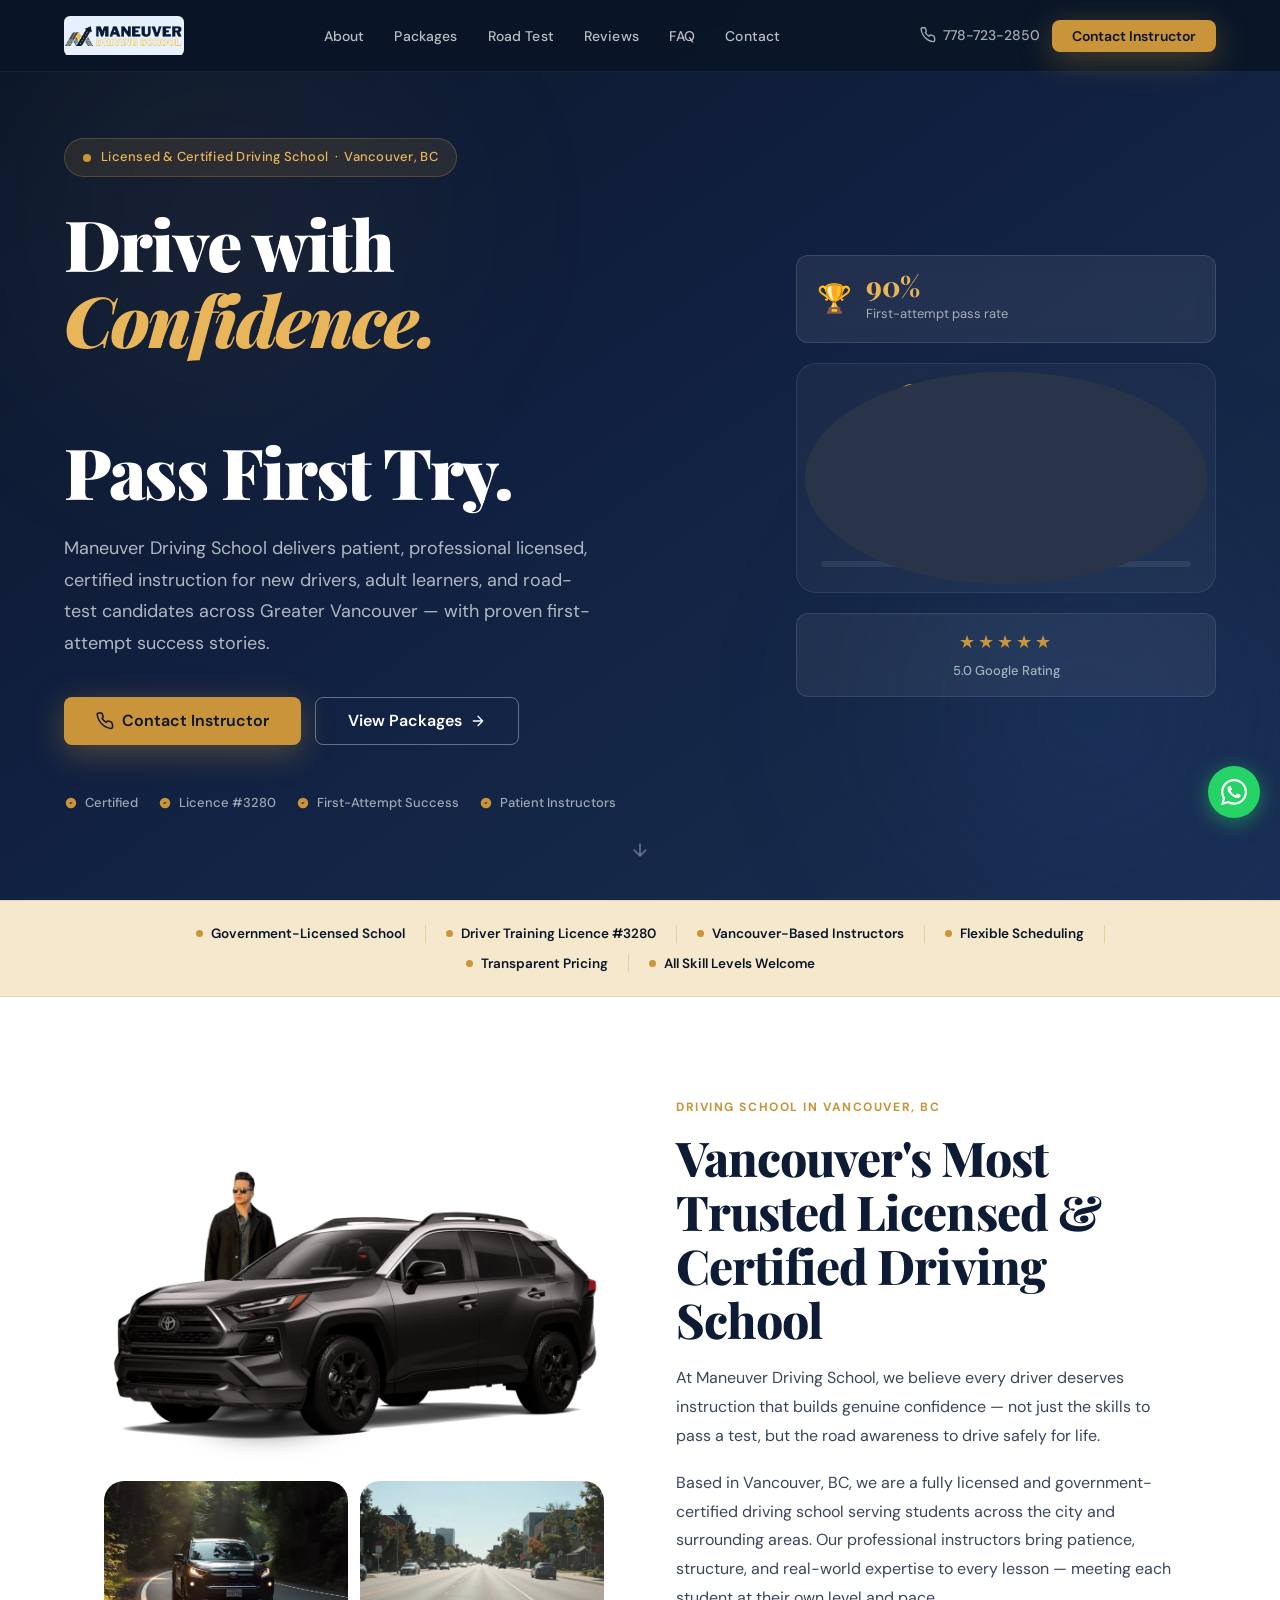
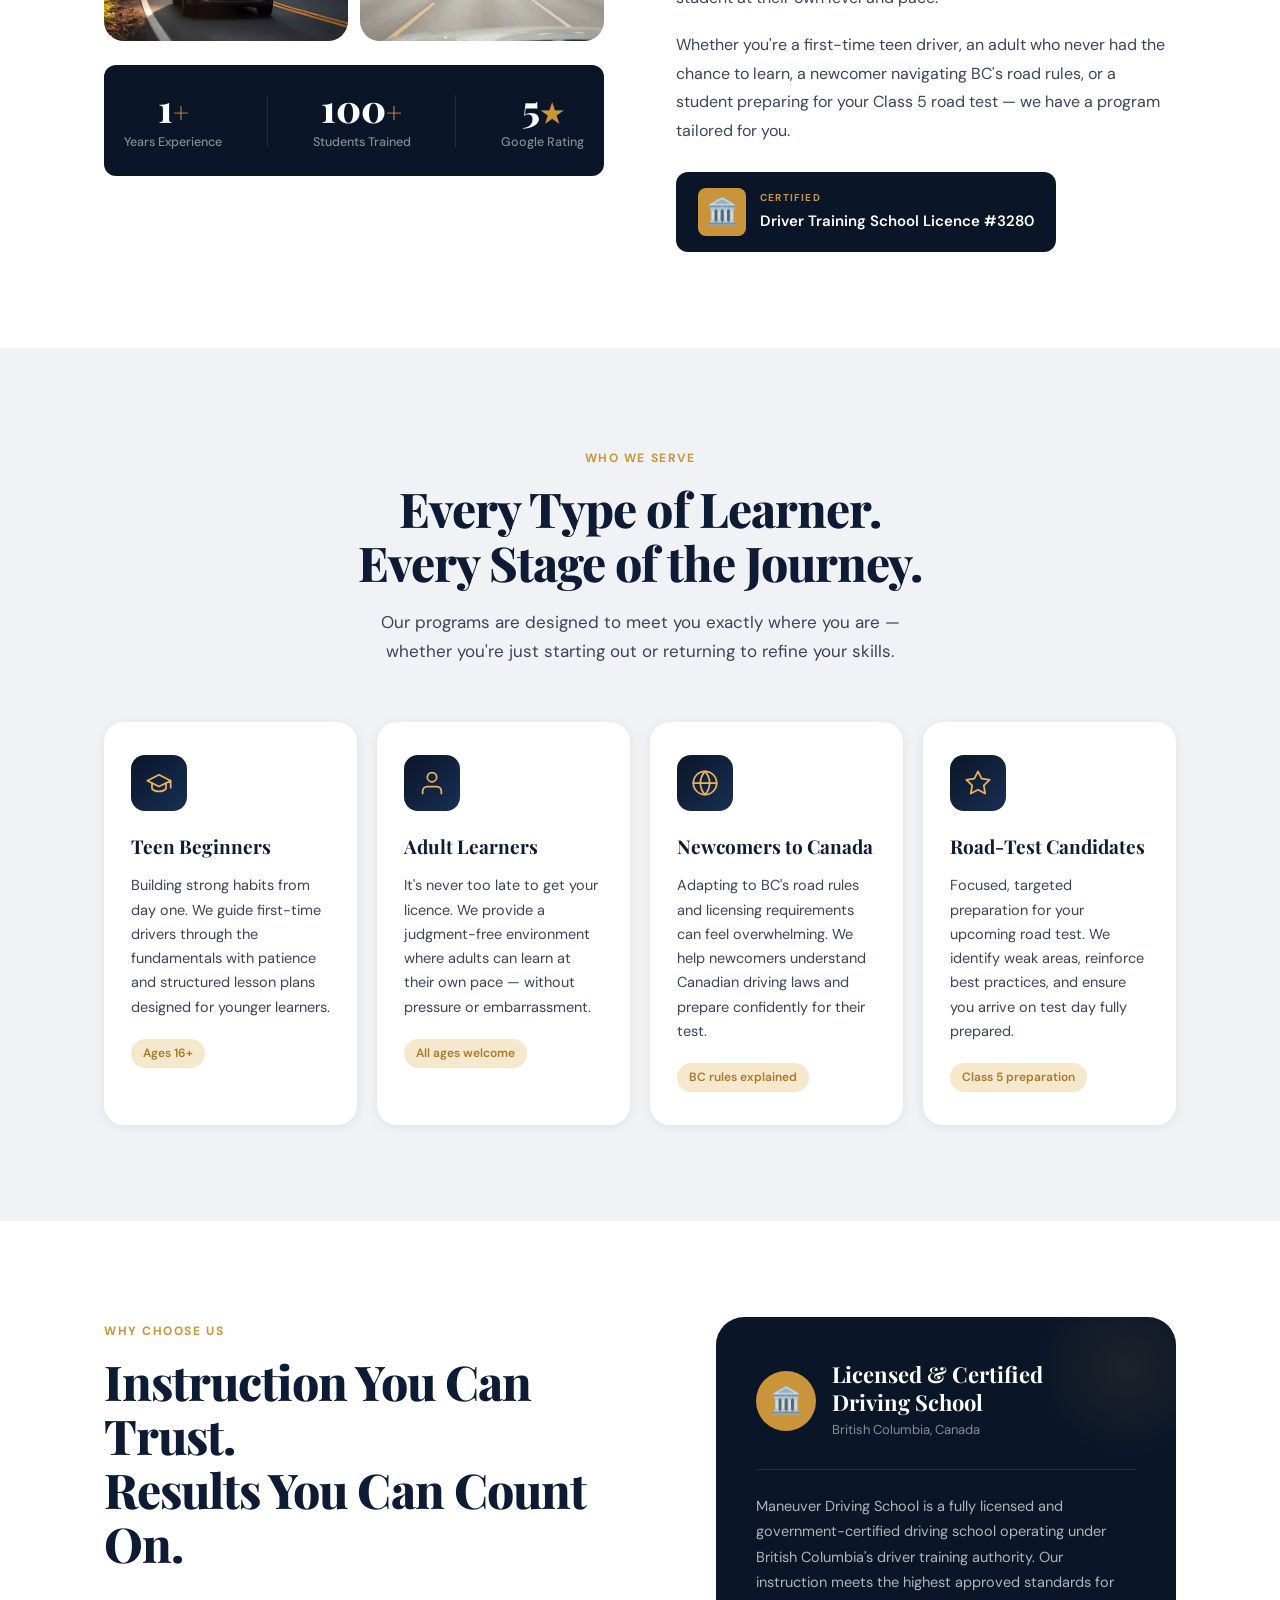
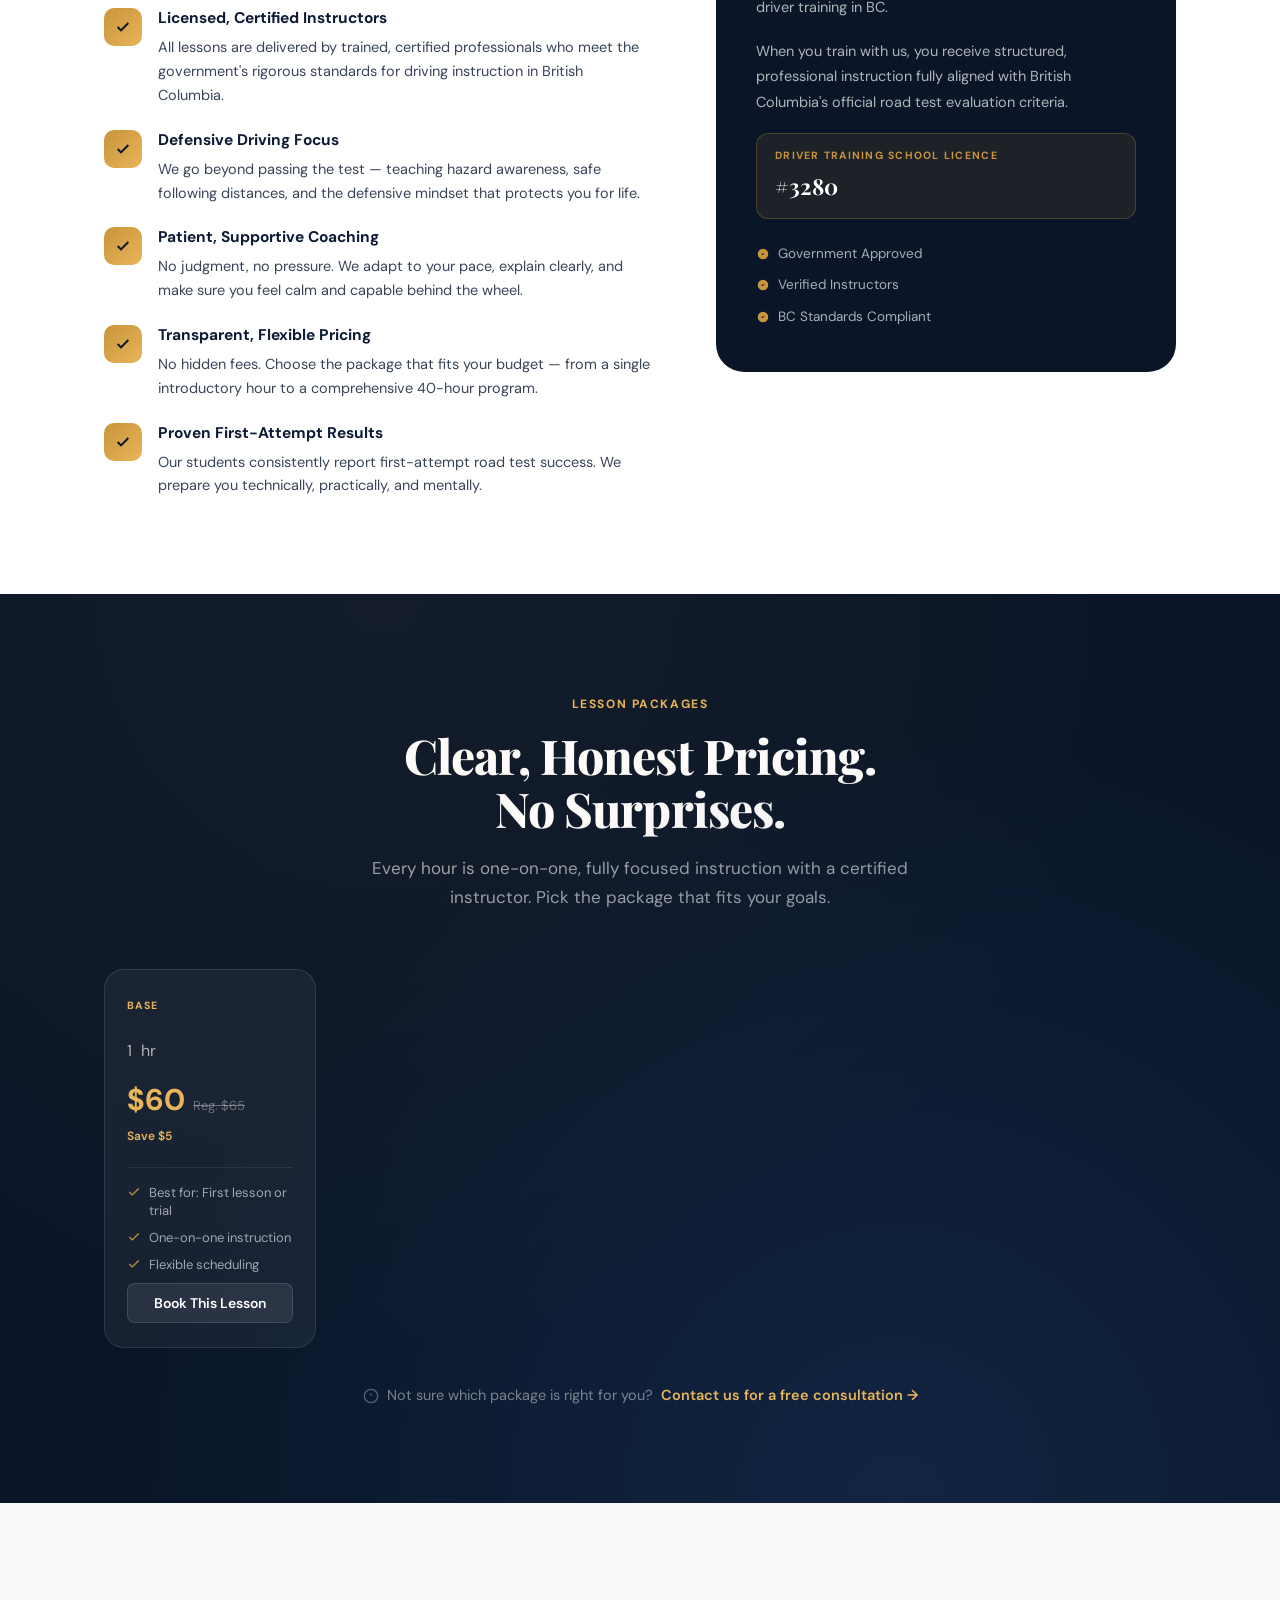
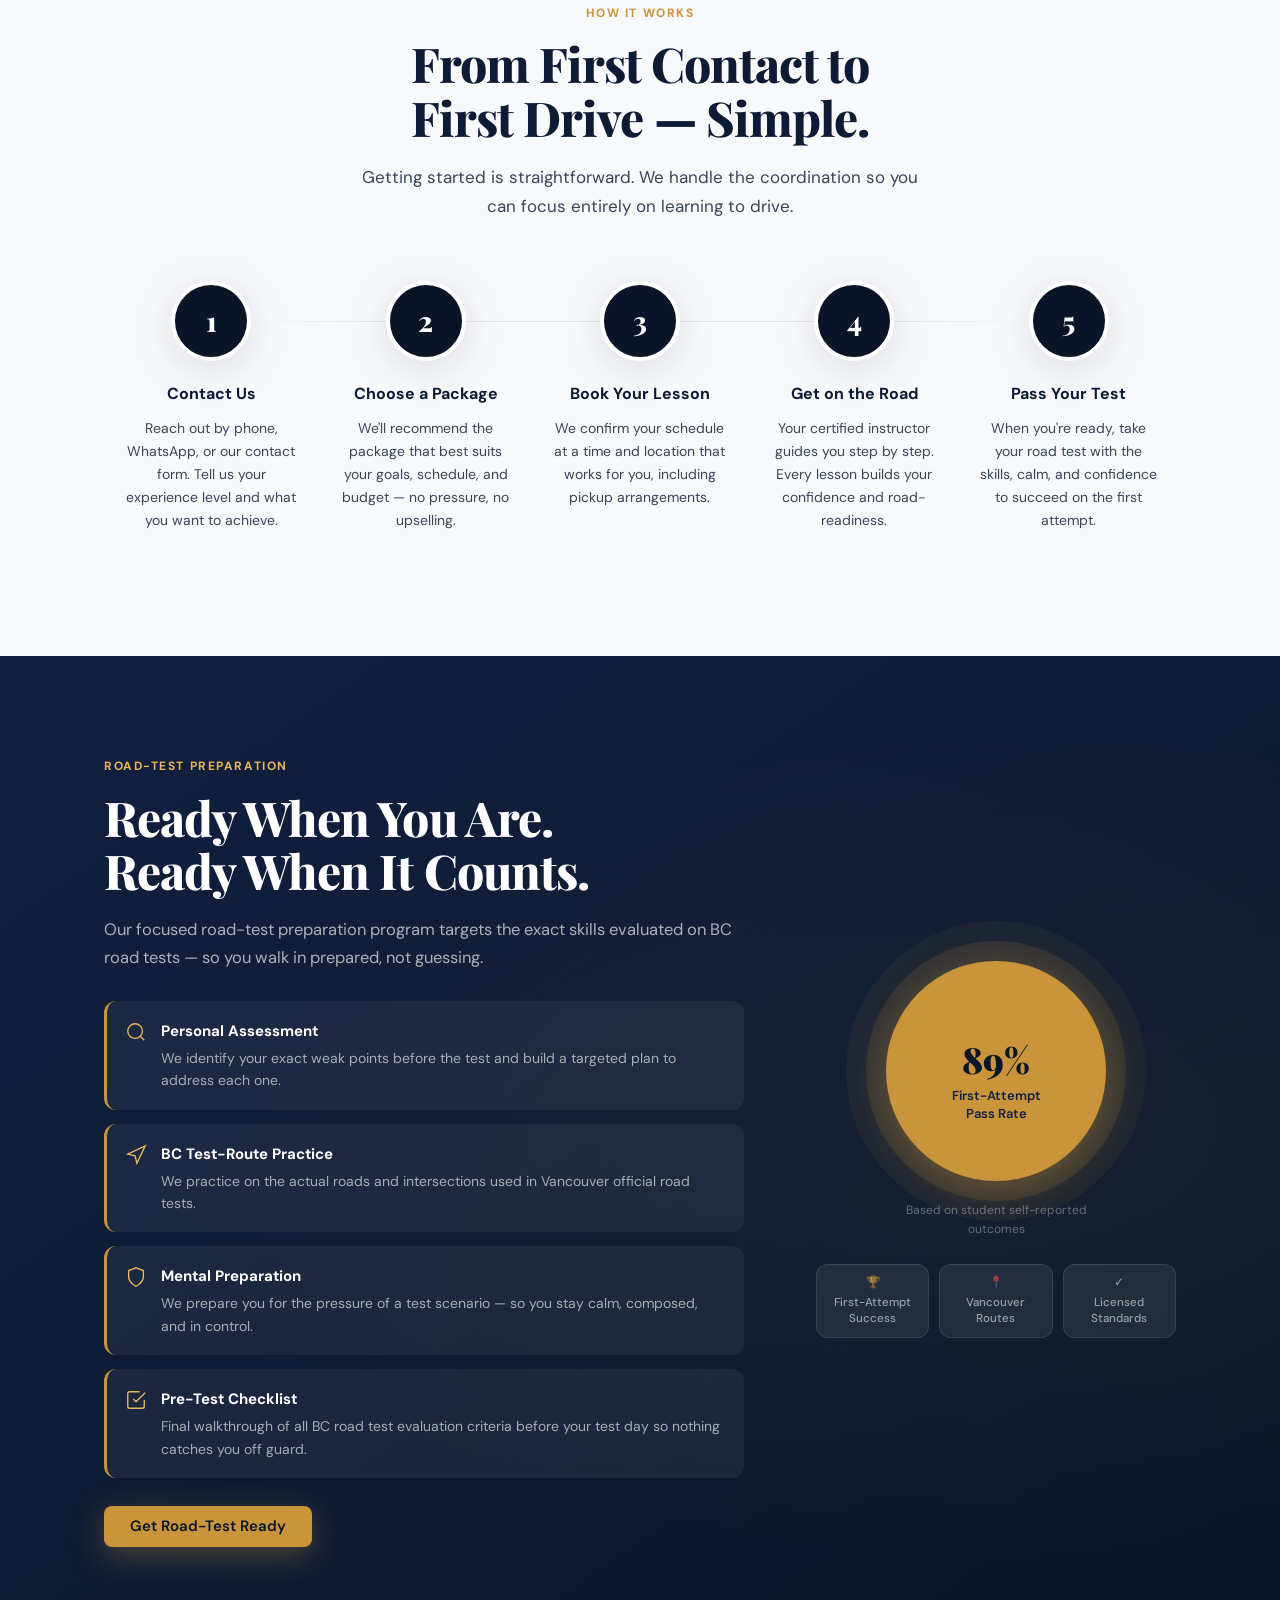
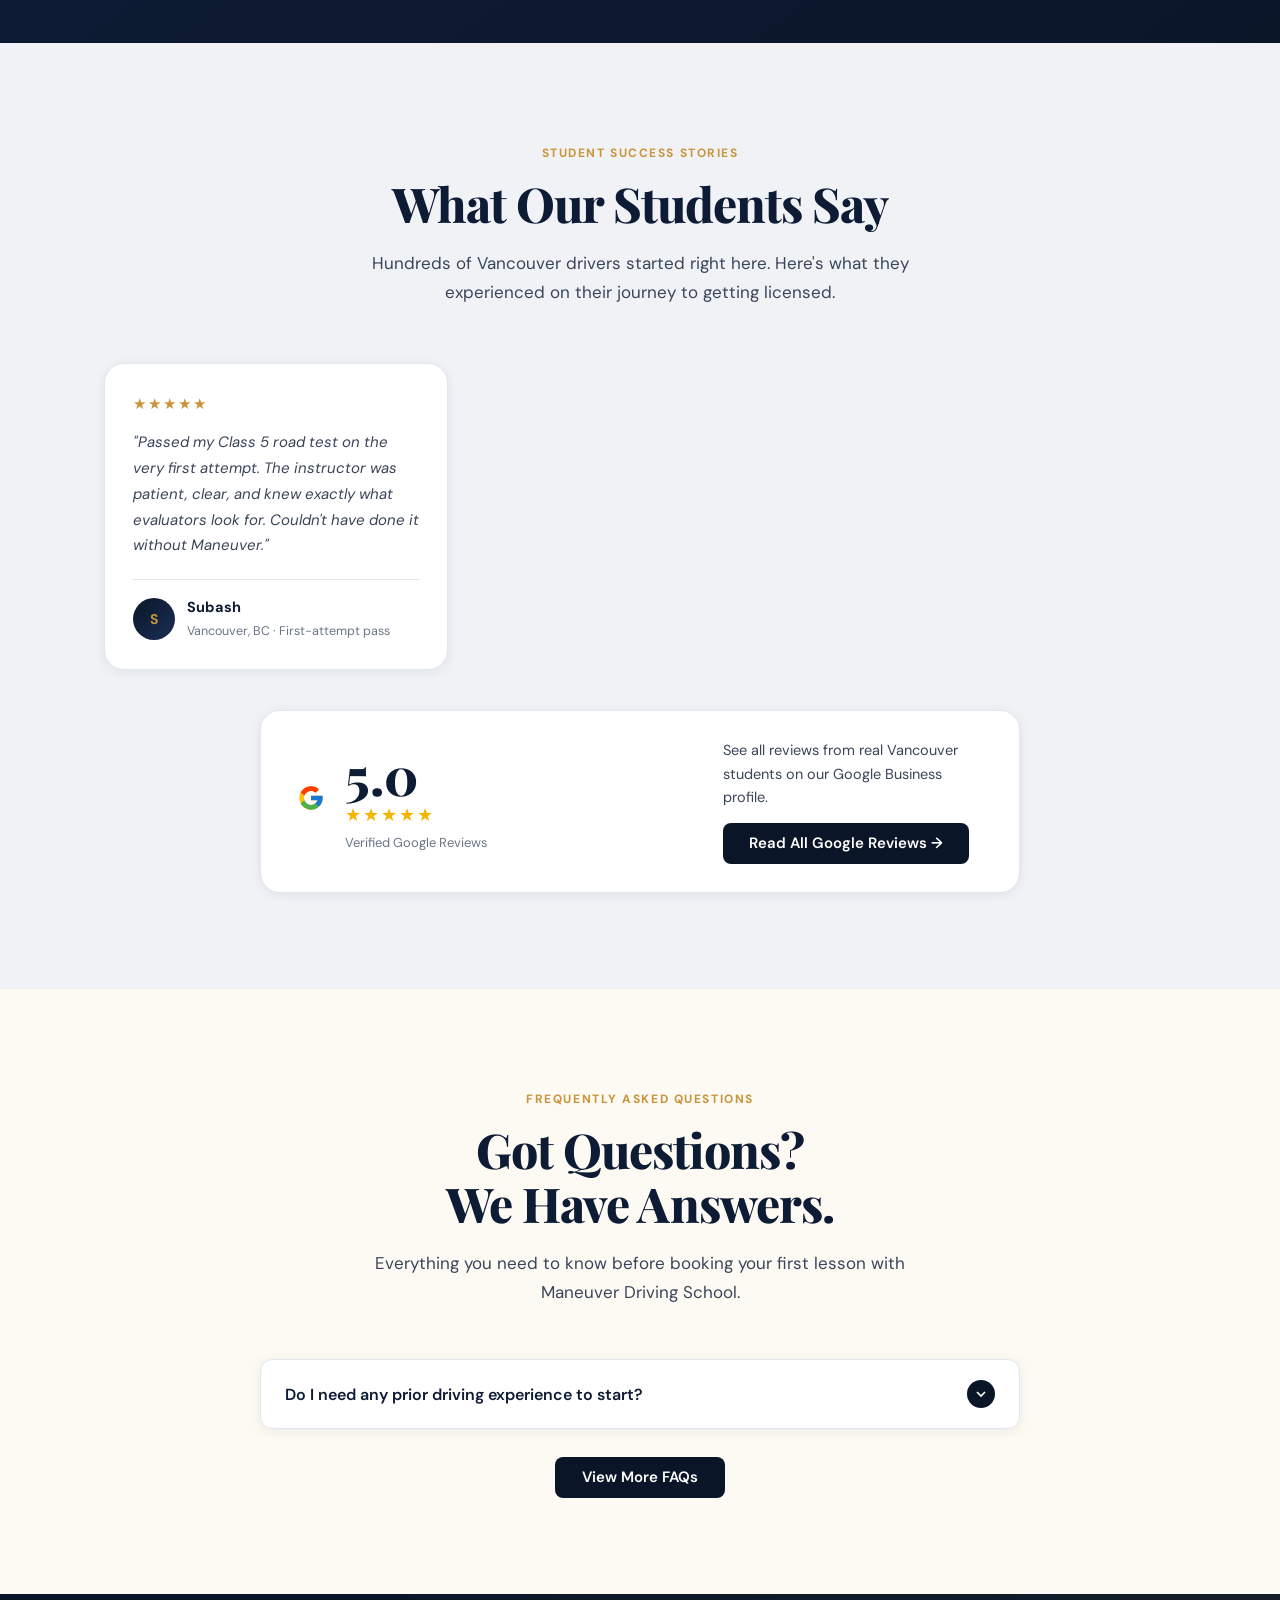
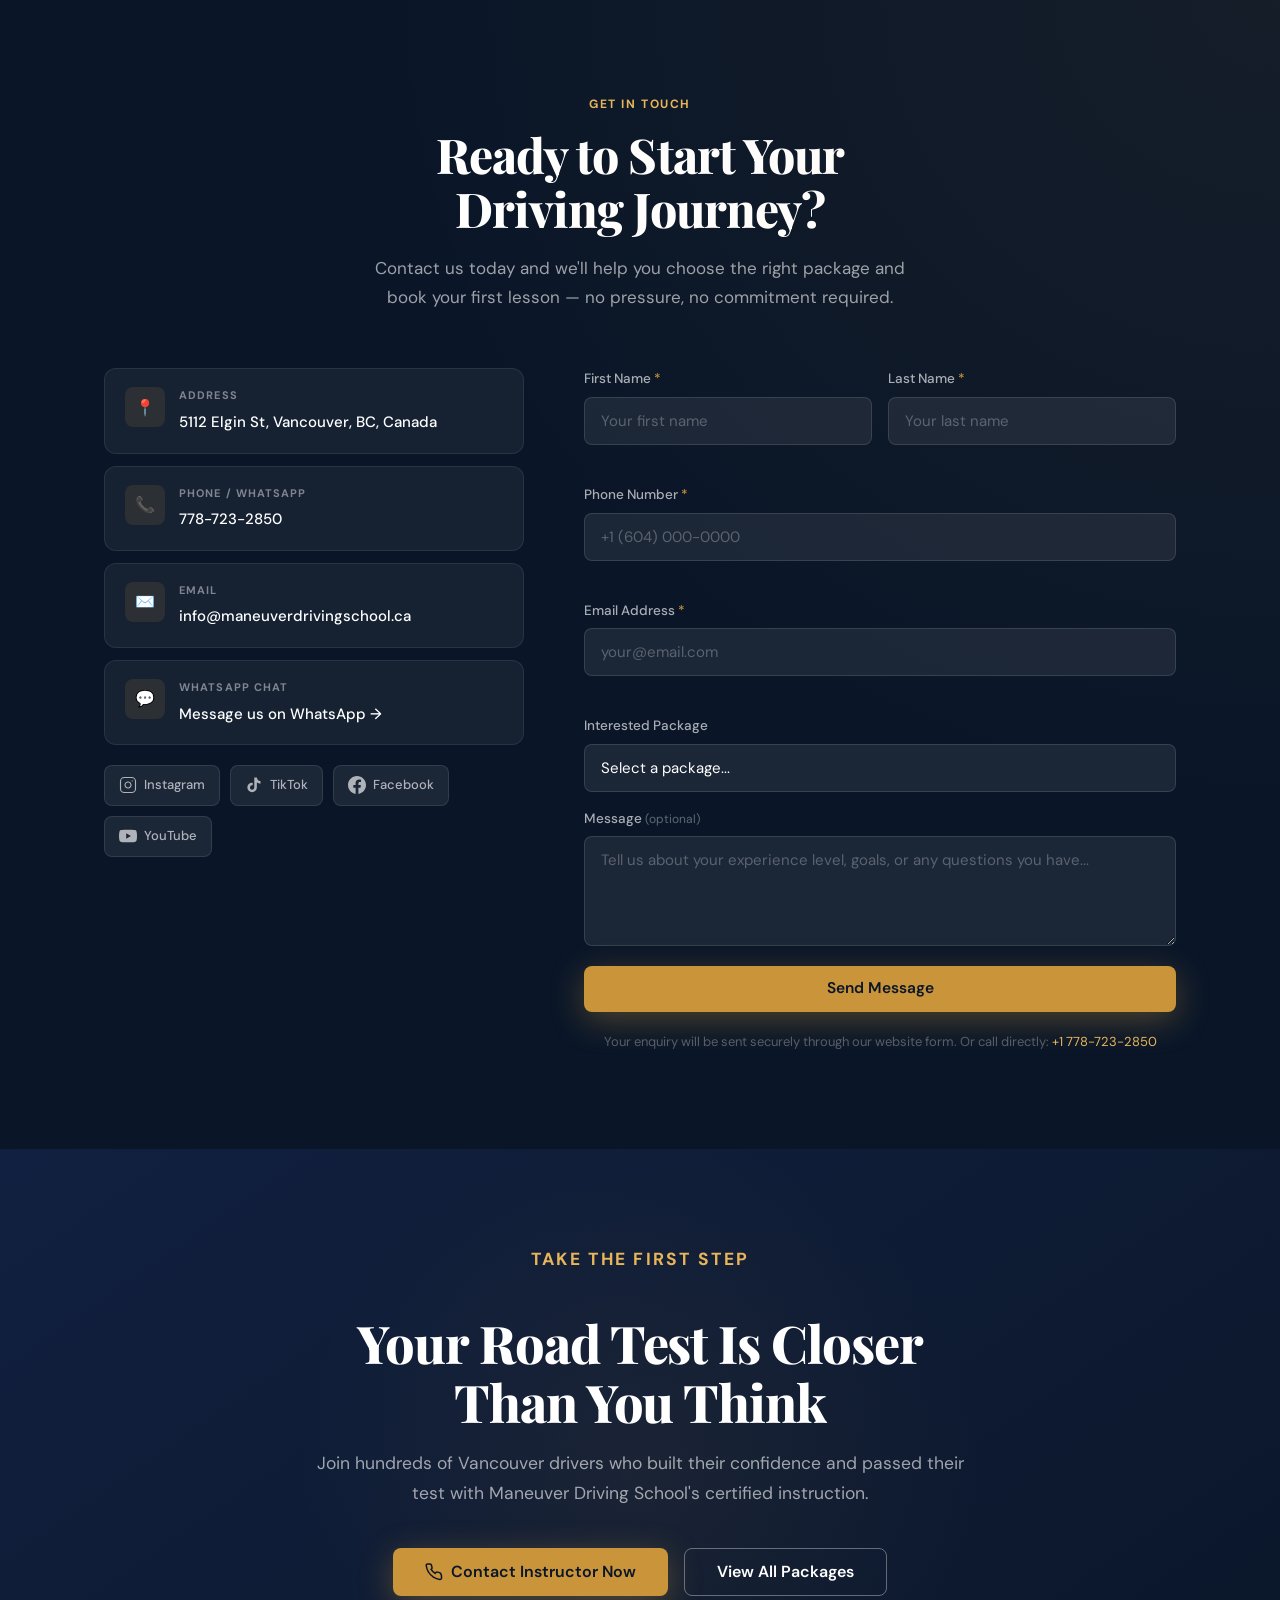
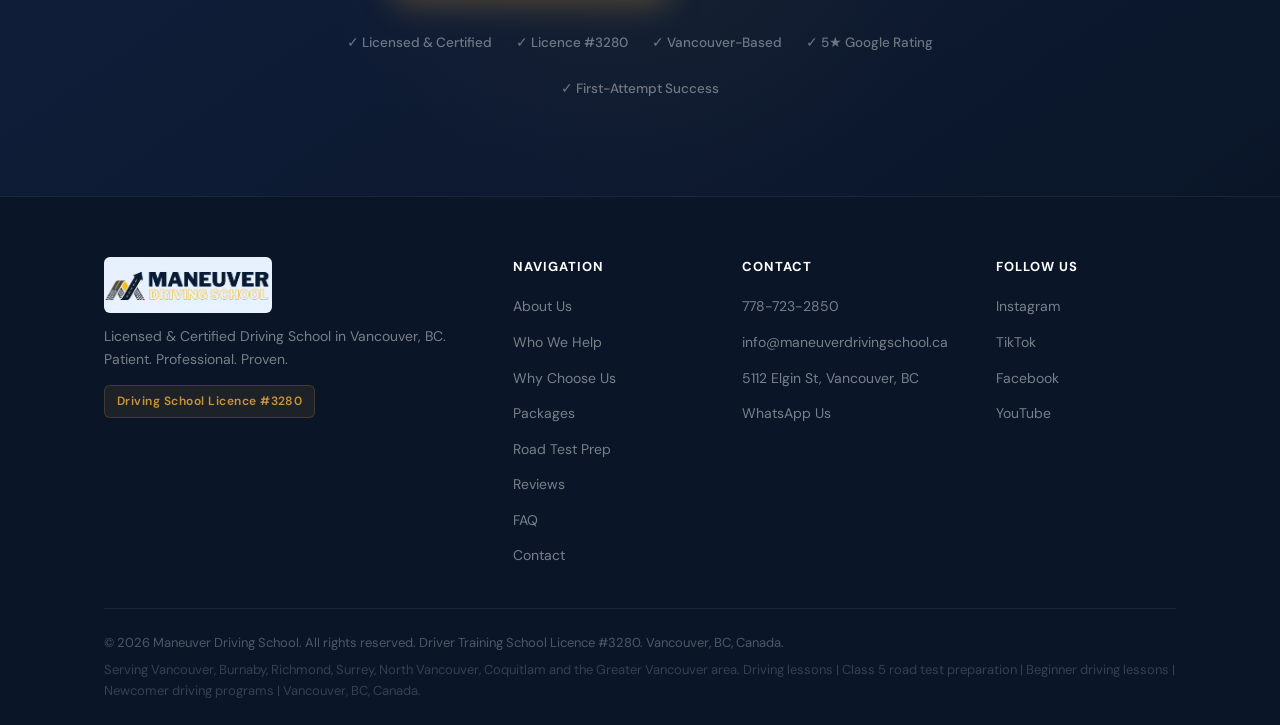
==== commit 38267374: "final initated" ====
--- a/index.html
+++ b/index.html
@@ -4,7 +4,6 @@
     <meta charset="UTF-8" />
     <meta name="viewport" content="width=device-width, initial-scale=1.0" />
 
-    <!-- ══ PRIMARY SEO ══════════════════════════════════════════ -->
     <title>
       Maneuver Driving School | Driving School in Vancouver BC – Lessons & Road
       Test Prep
@@ -25,7 +24,6 @@
     <meta name="googlebot" content="index, follow" />
     <link rel="canonical" href="https://maneuverdrivingschool.ca/" />
 
-    <!-- ══ GEO / LOCAL SEO ══════════════════════════════════════ -->
     <meta name="geo.region" content="CA-BC" />
     <meta name="geo.placename" content="Vancouver, British Columbia, Canada" />
     <meta name="geo.position" content="49.2237;-123.1636" />
@@ -36,7 +34,6 @@
       content="Vancouver, Burnaby, Richmond, Surrey, North Vancouver"
     />
 
-    <!-- ══ OPEN GRAPH (Facebook / LinkedIn) ═════════════════════ -->
     <meta property="og:type" content="website" />
     <meta property="og:site_name" content="Maneuver Driving School" />
     <meta
@@ -60,7 +57,6 @@
     />
     <meta property="og:locale" content="en_CA" />
 
-    <!-- ══ TWITTER / X CARD ═════════════════════════════════════ -->
     <meta name="twitter:card" content="summary_large_image" />
     <meta
       name="twitter:title"
@@ -75,7 +71,6 @@
       content="https://maneuverdrivingschool.ca/assets/og-image.webp"
     />
 
-    <!-- ══ FAVICONS ═════════════════════════════════════════════ -->
     <link rel="icon" type="image/x-icon" href="./assets/favicon/favicon.ico" />
     <link
       rel="icon"
@@ -97,7 +92,6 @@
       content="./assets/favicon/browserconfig.xml"
     />
 
-    <!-- ══ PERFORMANCE ══════════════════════════════════════════ -->
     <link rel="preconnect" href="https://fonts.googleapis.com" />
     <link rel="preconnect" href="https://fonts.gstatic.com" crossorigin />
     <link rel="dns-prefetch" href="https://fonts.googleapis.com" />
@@ -105,11 +99,9 @@
       href="https://fonts.googleapis.com/css2?family=Playfair+Display:wght@700;800;900&family=DM+Sans:ital,wght@0,300;0,400;0,500;0,600;0,700;1,400&display=swap"
       rel="stylesheet"
     />
-    <!-- Preload above-the-fold assets -->
     <link rel="preload" as="image" href="./assets/logowithtext.webp" />
     <link rel="stylesheet" href="style.css" />
 
-    <!-- ══ STRUCTURED DATA — LocalBusiness + DrivingSchool ══════ -->
     <script type="application/ld+json">
       {
         "@context": "https://schema.org",
@@ -169,7 +161,7 @@
             "priceRange": "$60 - $2200",
             "currenciesAccepted": "CAD",
             "paymentAccepted": "Cash, Credit Card, E-Transfer",
-            "hasMap": "https://maps.app.goo.gl/znF83yFLhWCXeeaFA",
+            "hasMap": "https://maps.app.goo.gl/ggMWUjfVMiZDSDau7",
             "sameAs": [
               "https://www.instagram.com/maneuverdrivingschool/",
               "https://www.facebook.com/share/1CJc2cbQYL/",
@@ -205,36 +197,31 @@
                   "@type": "Offer",
                   "name": "1 Hour Driving Lesson",
                   "price": "60",
-                  "priceCurrency": "CAD",
-                  "description": "Single driving lesson — ideal for a first lesson or trial"
+                  "priceCurrency": "CAD"
                 },
                 {
                   "@type": "Offer",
                   "name": "5 Hour Driving Package",
                   "price": "300",
-                  "priceCurrency": "CAD",
-                  "description": "5-hour starter package for complete beginners"
+                  "priceCurrency": "CAD"
                 },
                 {
                   "@type": "Offer",
                   "name": "10 Hour Driving Package",
                   "price": "600",
-                  "priceCurrency": "CAD",
-                  "description": "10-hour package for building solid road skills"
+                  "priceCurrency": "CAD"
                 },
                 {
                   "@type": "Offer",
                   "name": "20 Hour Driving Package",
                   "price": "1150",
-                  "priceCurrency": "CAD",
-                  "description": "20-hour pro package — includes road test preparation"
+                  "priceCurrency": "CAD"
                 },
                 {
                   "@type": "Offer",
                   "name": "40 Hour Driving Package",
                   "price": "2200",
-                  "priceCurrency": "CAD",
-                  "description": "Complete 40-hour program from beginner to road-test ready"
+                  "priceCurrency": "CAD"
                 }
               ]
             }
@@ -261,67 +248,6 @@
                   "@type": "Answer",
                   "text": "No experience is needed. We welcome complete beginners and start from the very basics in a calm, safe environment. Our instructors are experienced with first-time drivers of all ages."
                 }
-              },
-              {
-                "@type": "Question",
-                "name": "How much do driving lessons cost in Vancouver?",
-                "acceptedAnswer": {
-                  "@type": "Answer",
-                  "text": "Our driving lessons start from $60 for a single hour. We offer packages: 5 hours ($300), 10 hours ($600), 20 hours ($1,150), and 40 hours ($2,200). All lessons are one-on-one with a certified instructor."
-                }
-              },
-              {
-                "@type": "Question",
-                "name": "Do you offer Class 5 road test preparation in Vancouver?",
-                "acceptedAnswer": {
-                  "@type": "Answer",
-                  "text": "Yes. Road test preparation is one of our most popular services. We practice on the actual roads used in Vancouver road tests and deliver a full pre-test evaluation to ensure you are ready."
-                }
-              },
-              {
-                "@type": "Question",
-                "name": "Can newcomers to Canada take driving lessons at Maneuver Driving School?",
-                "acceptedAnswer": {
-                  "@type": "Answer",
-                  "text": "Absolutely. We have significant experience helping newcomers understand BC road rules, signs, and licensing requirements. Whether you hold a foreign driving licence or are starting fresh, we will help you succeed."
-                }
-              },
-              {
-                "@type": "Question",
-                "name": "Where is Maneuver Driving School located?",
-                "acceptedAnswer": {
-                  "@type": "Answer",
-                  "text": "We are located at 5112 Elgin St, Vancouver, BC. We serve students across Vancouver, Burnaby, Richmond, Surrey, and North Vancouver."
-                }
-              }
-            ]
-          },
-          {
-            "@type": "BreadcrumbList",
-            "itemListElement": [
-              {
-                "@type": "ListItem",
-                "position": 1,
-                "name": "Home",
-                "item": "https://maneuverdrivingschool.ca/"
-              },
-              {
-                "@type": "ListItem",
-                "position": 2,
-                "name": "Driving Lessons",
-                "item": "https://maneuverdrivingschool.ca/#packages"
-              },
-              {
-                "@type": "ListItem",
-                "position": 3,
-                "name": "Road Test Preparation",
-                "item": "https://maneuverdrivingschool.ca/#roadtest"
-              },
-              {
-                "@type": "ListItem",
-                "position": 4,
-                "name": "Contact",
-                "item": "https://maneuverdrivingschool.ca/#contact"
               }
             ]
           }
@@ -330,9 +256,6 @@
     </script>
   </head>
   <body>
-    <!-- ============================================================
-       PAGE LOADER
-  ============================================================ -->
     <div
       id="pageLoader"
       class="page-loader"
@@ -340,13 +263,11 @@
       aria-label="Loading Maneuver Driving School"
     >
       <div class="pl-scene">
-        <!-- Road -->
         <div class="pl-road">
           <div class="pl-road-line pl-road-line-1"></div>
           <div class="pl-road-line pl-road-line-2"></div>
           <div class="pl-road-line pl-road-line-3"></div>
         </div>
-        <!-- Car SVG -->
         <div class="pl-car" aria-hidden="true">
           <svg
             viewBox="0 0 120 52"
@@ -355,14 +276,11 @@
             width="120"
             height="52"
           >
-            <!-- Body -->
             <rect x="4" y="24" width="112" height="22" rx="6" fill="#C9943A" />
-            <!-- Cabin -->
             <path
               d="M28 24 C32 10 44 6 60 6 C76 6 88 10 92 24Z"
               fill="#D4A040"
             />
-            <!-- Windows -->
             <path
               d="M34 24 C36 14 44 10 56 10 L56 24Z"
               fill="rgba(10,22,40,0.65)"
@@ -381,7 +299,6 @@
               stroke="rgba(201,148,58,0.4)"
               stroke-width="1.5"
             />
-            <!-- Front light -->
             <rect
               x="108"
               y="28"
@@ -397,7 +314,6 @@
               ry="3"
               fill="rgba(255,255,200,0.3)"
             />
-            <!-- Rear light -->
             <rect
               x="4"
               y="28"
@@ -406,17 +322,14 @@
               rx="2"
               fill="rgba(220,50,50,0.85)"
             />
-            <!-- Wheel wells -->
             <rect x="18" y="38" width="24" height="8" rx="4" fill="#0A1628" />
             <rect x="78" y="38" width="24" height="8" rx="4" fill="#0A1628" />
-            <!-- Wheels -->
             <circle cx="30" cy="44" r="8" fill="#1A2F55" />
             <circle cx="30" cy="44" r="4" fill="#3A4559" />
             <circle cx="30" cy="44" r="1.5" fill="#C9943A" />
             <circle cx="90" cy="44" r="8" fill="#1A2F55" />
             <circle cx="90" cy="44" r="4" fill="#3A4559" />
             <circle cx="90" cy="44" r="1.5" fill="#C9943A" />
-            <!-- Door line -->
             <line
               x1="60"
               y1="24"
@@ -425,7 +338,6 @@
               stroke="rgba(10,22,40,0.3)"
               stroke-width="1"
             />
-            <!-- Door handle -->
             <rect
               x="48"
               y="34"
@@ -444,7 +356,6 @@
             />
           </svg>
         </div>
-        <!-- Speed lines -->
         <div class="pl-speed">
           <div class="pl-speed-line"></div>
           <div class="pl-speed-line"></div>
@@ -452,7 +363,6 @@
           <div class="pl-speed-line"></div>
         </div>
       </div>
-      <!-- Logo & progress -->
       <div class="pl-brand">
         <div class="pl-logo-img">
           <img
@@ -469,9 +379,6 @@
       </div>
     </div>
 
-    <!-- ============================================================
-       NAVIGATION
-  ============================================================ -->
     <header id="navbar">
       <div class="nav-container">
         <a
@@ -499,7 +406,11 @@
           </ul>
         </nav>
         <div class="nav-actions">
-          <a href="tel:+17787232850" class="nav-phone">
+          <a
+            href="tel:+17787232850"
+            class="nav-phone"
+            data-sheet-config="phone"
+          >
             <svg
               width="16"
               height="16"
@@ -523,22 +434,16 @@
             aria-label="Toggle menu"
             aria-expanded="false"
           >
-            <span></span>
-            <span></span>
-            <span></span>
+            <span></span><span></span><span></span>
           </button>
         </div>
       </div>
     </header>
 
     <main>
-      <!-- ============================================================
-         HERO SECTION
-    ============================================================ -->
       <section id="home" class="hero">
         <div class="hero-bg">
           <div class="hero-gradient"></div>
-          <!-- <div class="hero-road-lines"></div> -->
           <div class="hero-orb hero-orb-1"></div>
           <div class="hero-orb hero-orb-2"></div>
         </div>
@@ -546,8 +451,7 @@
           <div class="hero-content">
             <div class="hero-badge reveal-fade">
               <span class="badge-dot"></span>
-              Licensed &amp; Certified Driving School &nbsp;·&nbsp; Vancouver,
-              BC
+              Licensed & Certified Driving School  ·  Vancouver, BC
             </div>
             <h1 class="hero-title reveal-fade" style="--delay: 0.1s">
               Drive with<br />
@@ -603,9 +507,10 @@
                   viewBox="0 0 24 24"
                   fill="currentColor"
                 >
-                  <path d="M9 12l2 2 4-4m6 2a9 9 0 11-18 0 9 9 0 0118 0z" />
-                </svg>
-                Certified
+                  <path
+                    d="M9 12l2 2 4-4m6 2a9 9 0 11-18 0 9 9 0 0118 0z"
+                  /></svg
+                >Certified
               </div>
               <div class="trust-pill">
                 <svg
@@ -615,9 +520,10 @@
                   viewBox="0 0 24 24"
                   fill="currentColor"
                 >
-                  <path d="M9 12l2 2 4-4m6 2a9 9 0 11-18 0 9 9 0 0118 0z" />
-                </svg>
-                Licence #3280
+                  <path
+                    d="M9 12l2 2 4-4m6 2a9 9 0 11-18 0 9 9 0 0118 0z"
+                  /></svg
+                >Licence #3280
               </div>
               <div class="trust-pill">
                 <svg
@@ -627,9 +533,10 @@
                   viewBox="0 0 24 24"
                   fill="currentColor"
                 >
-                  <path d="M9 12l2 2 4-4m6 2a9 9 0 11-18 0 9 9 0 0118 0z" />
-                </svg>
-                First-Attempt Success
+                  <path
+                    d="M9 12l2 2 4-4m6 2a9 9 0 11-18 0 9 9 0 0118 0z"
+                  /></svg
+                >First-Attempt Success
               </div>
               <div class="trust-pill">
                 <svg
@@ -639,9 +546,10 @@
                   viewBox="0 0 24 24"
                   fill="currentColor"
                 >
-                  <path d="M9 12l2 2 4-4m6 2a9 9 0 11-18 0 9 9 0 0118 0z" />
-                </svg>
-                Patient Instructors
+                  <path
+                    d="M9 12l2 2 4-4m6 2a9 9 0 11-18 0 9 9 0 0118 0z"
+                  /></svg
+                >Patient Instructors
               </div>
             </div>
           </div>
@@ -654,7 +562,7 @@
               <div class="hero-card-inner">
                 <div class="hc-icon">🏆</div>
                 <div class="hc-text">
-                  <strong>95%</strong>
+                  <strong>90%</strong>
                   <span>First-attempt pass rate</span>
                 </div>
               </div>
@@ -702,9 +610,6 @@
         </a>
       </section>
 
-      <!-- ============================================================
-         TRUST STRIP
-    ============================================================ -->
       <div class="trust-strip">
         <div class="trust-strip-inner">
           <div class="ts-item">
@@ -733,9 +638,6 @@
         </div>
       </div>
 
-      <!-- ============================================================
-         ABOUT SECTION
-    ============================================================ -->
       <section id="about" class="section about-section">
         <div class="container">
           <div class="about-grid">
@@ -788,7 +690,7 @@
             <div class="about-content reveal-right">
               <p class="section-label">Driving School in Vancouver, BC</p>
               <h2 class="section-title">
-                Vancouver's Most Trusted Licensed &amp; Certified Driving School
+                Vancouver's Most Trusted Licensed & Certified Driving School
               </h2>
               <p class="about-body">
                 At Maneuver Driving School, we believe every driver deserves
@@ -814,7 +716,7 @@
                 </div>
                 <div class="ilb-right">
                   <div class="ilb-tag">CERTIFIED</div>
-                  <div class="ilb-number">
+                  <div class="ilb-number" data-sheet-config="licence">
                     Driver Training School Licence #3280
                   </div>
                 </div>
@@ -824,9 +726,6 @@
         </div>
       </section>
 
-      <!-- ============================================================
-         WHO WE HELP
-    ============================================================ -->
       <section id="who" class="section who-section">
         <div class="container">
           <div class="section-header text-center reveal-up">
@@ -945,9 +844,6 @@
         </div>
       </section>
 
-      <!-- ============================================================
-         WHY CHOOSE US + certified CARD
-    ============================================================ -->
       <section id="why" class="section why-section">
         <div class="container">
           <div class="why-grid">
@@ -966,8 +862,6 @@
                       fill="none"
                       stroke="currentColor"
                       stroke-width="3"
-                      stroke-linecap="round"
-                      stroke-linejoin="round"
                     >
                       <polyline points="20 6 9 17 4 12" />
                     </svg>
@@ -990,8 +884,6 @@
                       fill="none"
                       stroke="currentColor"
                       stroke-width="3"
-                      stroke-linecap="round"
-                      stroke-linejoin="round"
                     >
                       <polyline points="20 6 9 17 4 12" />
                     </svg>
@@ -1014,8 +906,6 @@
                       fill="none"
                       stroke="currentColor"
                       stroke-width="3"
-                      stroke-linecap="round"
-                      stroke-linejoin="round"
                     >
                       <polyline points="20 6 9 17 4 12" />
                     </svg>
@@ -1038,8 +928,6 @@
                       fill="none"
                       stroke="currentColor"
                       stroke-width="3"
-                      stroke-linecap="round"
-                      stroke-linejoin="round"
                     >
                       <polyline points="20 6 9 17 4 12" />
                     </svg>
@@ -1062,8 +950,6 @@
                       fill="none"
                       stroke="currentColor"
                       stroke-width="3"
-                      stroke-linecap="round"
-                      stroke-linejoin="round"
                     >
                       <polyline points="20 6 9 17 4 12" />
                     </svg>
@@ -1084,7 +970,7 @@
               <div class="icc-header">
                 <div class="icc-seal">🏛️</div>
                 <div class="icc-title-block">
-                  <h3>Licensed &amp; Certified<br />Driving School</h3>
+                  <h3>Licensed & Certified<br />Driving School</h3>
                   <p>British Columbia, Canada</p>
                 </div>
               </div>
@@ -1104,7 +990,9 @@
                 <span class="icc-licence-label"
                   >Driver Training School Licence</span
                 >
-                <span class="icc-licence-num">#3280</span>
+                <span class="icc-licence-num" data-sheet-config="licence"
+                  >#3280</span
+                >
               </div>
               <div class="icc-footer-trust">
                 <div class="icc-trust-item">
@@ -1114,9 +1002,10 @@
                     viewBox="0 0 24 24"
                     fill="currentColor"
                   >
-                    <path d="M9 12l2 2 4-4m6 2a9 9 0 11-18 0 9 9 0 0118 0z" />
-                  </svg>
-                  Government Approved
+                    <path
+                      d="M9 12l2 2 4-4m6 2a9 9 0 11-18 0 9 9 0 0118 0z"
+                    /></svg
+                  >Government Approved
                 </div>
                 <div class="icc-trust-item">
                   <svg
@@ -1125,9 +1014,10 @@
                     viewBox="0 0 24 24"
                     fill="currentColor"
                   >
-                    <path d="M9 12l2 2 4-4m6 2a9 9 0 11-18 0 9 9 0 0118 0z" />
-                  </svg>
-                  Verified Instructors
+                    <path
+                      d="M9 12l2 2 4-4m6 2a9 9 0 11-18 0 9 9 0 0118 0z"
+                    /></svg
+                  >Verified Instructors
                 </div>
                 <div class="icc-trust-item">
                   <svg
@@ -1136,9 +1026,10 @@
                     viewBox="0 0 24 24"
                     fill="currentColor"
                   >
-                    <path d="M9 12l2 2 4-4m6 2a9 9 0 11-18 0 9 9 0 0118 0z" />
-                  </svg>
-                  BC Standards Compliant
+                    <path
+                      d="M9 12l2 2 4-4m6 2a9 9 0 11-18 0 9 9 0 0118 0z"
+                    /></svg
+                  >BC Standards Compliant
                 </div>
               </div>
             </div>
@@ -1146,9 +1037,6 @@
         </div>
       </section>
 
-      <!-- ============================================================
-         PACKAGES
-    ============================================================ -->
       <section id="packages" class="section packages-section">
         <div class="container">
           <div class="section-header text-center reveal-up">
@@ -1163,15 +1051,18 @@
               certified instructor. Pick the package that fits your goals.
             </p>
           </div>
-          <div class="packages-grid">
-            <div class="pkg-card reveal-up" style="--delay: 0s">
-              <div class="pkg-label">Base</div>
-              <div class="pkg-hours">1 <span>hr</span></div>
+
+          <div class="packages-grid" data-sheet-loop="Packages">
+            <div class="pkg-card reveal-up" data-pkg-id="base">
+              <div class="pkg-label" data-field="Label">Base</div>
+              <div class="pkg-hours">
+                <span data-field="Hours">1</span> <span>hr</span>
+              </div>
               <div class="pkg-price-block">
-                <div class="pkg-price">$60</div>
-                <div class="pkg-was">Reg. $65</div>
-              </div>
-              <div class="pkg-save">Save $5</div>
+                <div class="pkg-price" data-field="Price">$60</div>
+                <div class="pkg-was" data-field="WasPrice">Reg. $65</div>
+              </div>
+              <div class="pkg-save" data-field="SaveText">Save $5</div>
               <div class="pkg-divider"></div>
               <div class="pkg-tag">
                 <svg
@@ -1181,12 +1072,10 @@
                   fill="none"
                   stroke="currentColor"
                   stroke-width="2"
-                  stroke-linecap="round"
-                  stroke-linejoin="round"
                 >
                   <polyline points="20 6 9 17 4 12" />
                 </svg>
-                Best for: First lesson or trial
+                <span data-field="Tag1">Best for: First lesson or trial</span>
               </div>
               <div class="pkg-tag">
                 <svg
@@ -1196,12 +1085,10 @@
                   fill="none"
                   stroke="currentColor"
                   stroke-width="2"
-                  stroke-linecap="round"
-                  stroke-linejoin="round"
                 >
                   <polyline points="20 6 9 17 4 12" />
                 </svg>
-                One-on-one instruction
+                <span data-field="Tag2">One-on-one instruction</span>
               </div>
               <div class="pkg-tag">
                 <svg
@@ -1211,254 +1098,17 @@
                   fill="none"
                   stroke="currentColor"
                   stroke-width="2"
-                  stroke-linecap="round"
-                  stroke-linejoin="round"
                 >
                   <polyline points="20 6 9 17 4 12" />
                 </svg>
-                Flexible scheduling
+                <span data-field="Tag3">Flexible scheduling</span>
               </div>
               <a href="#contact" class="btn btn-outline-pkg"
                 >Book This Lesson</a
               >
             </div>
-
-            <div class="pkg-card reveal-up" style="--delay: 0.05s">
-              <div class="pkg-label">Starter</div>
-              <div class="pkg-hours">5 <span>hrs</span></div>
-              <div class="pkg-price-block">
-                <div class="pkg-price">$300</div>
-                <div class="pkg-was">Reg. $325</div>
-              </div>
-              <div class="pkg-save">Save $25</div>
-              <div class="pkg-divider"></div>
-              <div class="pkg-tag">
-                <svg
-                  width="14"
-                  height="14"
-                  viewBox="0 0 24 24"
-                  fill="none"
-                  stroke="currentColor"
-                  stroke-width="2"
-                  stroke-linecap="round"
-                  stroke-linejoin="round"
-                >
-                  <polyline points="20 6 9 17 4 12" />
-                </svg>
-                Best for: Complete beginners
-              </div>
-              <div class="pkg-tag">
-                <svg
-                  width="14"
-                  height="14"
-                  viewBox="0 0 24 24"
-                  fill="none"
-                  stroke="currentColor"
-                  stroke-width="2"
-                  stroke-linecap="round"
-                  stroke-linejoin="round"
-                >
-                  <polyline points="20 6 9 17 4 12" />
-                </svg>
-                Fundamentals covered
-              </div>
-              <div class="pkg-tag">
-                <svg
-                  width="14"
-                  height="14"
-                  viewBox="0 0 24 24"
-                  fill="none"
-                  stroke="currentColor"
-                  stroke-width="2"
-                  stroke-linecap="round"
-                  stroke-linejoin="round"
-                >
-                  <polyline points="20 6 9 17 4 12" />
-                </svg>
-                Progress tracking
-              </div>
-              <a href="#contact" class="btn btn-outline-pkg"
-                >Book This Lesson</a
-              >
-            </div>
-
-            <div class="pkg-card reveal-up" style="--delay: 0.1s">
-              <div class="pkg-label">Standard</div>
-              <div class="pkg-hours">10 <span>hrs</span></div>
-              <div class="pkg-price-block">
-                <div class="pkg-price">$600</div>
-                <div class="pkg-was">Reg. $650</div>
-              </div>
-              <div class="pkg-save">Save $50</div>
-              <div class="pkg-divider"></div>
-              <div class="pkg-tag">
-                <svg
-                  width="14"
-                  height="14"
-                  viewBox="0 0 24 24"
-                  fill="none"
-                  stroke="currentColor"
-                  stroke-width="2"
-                  stroke-linecap="round"
-                  stroke-linejoin="round"
-                >
-                  <polyline points="20 6 9 17 4 12" />
-                </svg>
-                Build solid road skills
-              </div>
-              <div class="pkg-tag">
-                <svg
-                  width="14"
-                  height="14"
-                  viewBox="0 0 24 24"
-                  fill="none"
-                  stroke="currentColor"
-                  stroke-width="2"
-                  stroke-linecap="round"
-                  stroke-linejoin="round"
-                >
-                  <polyline points="20 6 9 17 4 12" />
-                </svg>
-                City &amp; highway driving
-              </div>
-              <div class="pkg-tag">
-                <svg
-                  width="14"
-                  height="14"
-                  viewBox="0 0 24 24"
-                  fill="none"
-                  stroke="currentColor"
-                  stroke-width="2"
-                  stroke-linecap="round"
-                  stroke-linejoin="round"
-                >
-                  <polyline points="20 6 9 17 4 12" />
-                </svg>
-                Defensive driving focus
-              </div>
-              <a href="#contact" class="btn btn-outline-pkg"
-                >Book This Lesson</a
-              >
-            </div>
-
-            <div class="pkg-card pkg-featured reveal-up" style="--delay: 0.15s">
-              <div class="pkg-popular-badge">★ Most Popular</div>
-              <div class="pkg-label">Pro</div>
-              <div class="pkg-hours">20 <span>hrs</span></div>
-              <div class="pkg-price-block">
-                <div class="pkg-price">$1,150</div>
-                <div class="pkg-was">Reg. $1,300</div>
-              </div>
-              <div class="pkg-save">Save $150</div>
-              <div class="pkg-divider"></div>
-              <div class="pkg-tag">
-                <svg
-                  width="14"
-                  height="14"
-                  viewBox="0 0 24 24"
-                  fill="none"
-                  stroke="currentColor"
-                  stroke-width="2"
-                  stroke-linecap="round"
-                  stroke-linejoin="round"
-                >
-                  <polyline points="20 6 9 17 4 12" />
-                </svg>
-                Road-test preparation
-              </div>
-              <div class="pkg-tag">
-                <svg
-                  width="14"
-                  height="14"
-                  viewBox="0 0 24 24"
-                  fill="none"
-                  stroke="currentColor"
-                  stroke-width="2"
-                  stroke-linecap="round"
-                  stroke-linejoin="round"
-                >
-                  <polyline points="20 6 9 17 4 12" />
-                </svg>
-                Official BC route practice
-              </div>
-              <div class="pkg-tag">
-                <svg
-                  width="14"
-                  height="14"
-                  viewBox="0 0 24 24"
-                  fill="none"
-                  stroke="currentColor"
-                  stroke-width="2"
-                  stroke-linecap="round"
-                  stroke-linejoin="round"
-                >
-                  <polyline points="20 6 9 17 4 12" />
-                </svg>
-                Pre-test assessment included
-              </div>
-              <a href="#contact" class="btn btn-gold-dark">Book This Lesson</a>
-            </div>
-
-            <div class="pkg-card reveal-up" style="--delay: 0.2s">
-              <div class="pkg-best-value-badge">Best Value</div>
-              <div class="pkg-label">Premium</div>
-              <div class="pkg-hours">40 <span>hrs</span></div>
-              <div class="pkg-price-block">
-                <div class="pkg-price">$2,200</div>
-                <div class="pkg-was">Reg. $2,600</div>
-              </div>
-              <div class="pkg-save">Save $400</div>
-              <div class="pkg-divider"></div>
-              <div class="pkg-tag">
-                <svg
-                  width="14"
-                  height="14"
-                  viewBox="0 0 24 24"
-                  fill="none"
-                  stroke="currentColor"
-                  stroke-width="2"
-                  stroke-linecap="round"
-                  stroke-linejoin="round"
-                >
-                  <polyline points="20 6 9 17 4 12" />
-                </svg>
-                Complete driving program
-              </div>
-              <div class="pkg-tag">
-                <svg
-                  width="14"
-                  height="14"
-                  viewBox="0 0 24 24"
-                  fill="none"
-                  stroke="currentColor"
-                  stroke-width="2"
-                  stroke-linecap="round"
-                  stroke-linejoin="round"
-                >
-                  <polyline points="20 6 9 17 4 12" />
-                </svg>
-                From zero to road-ready
-              </div>
-              <div class="pkg-tag">
-                <svg
-                  width="14"
-                  height="14"
-                  viewBox="0 0 24 24"
-                  fill="none"
-                  stroke="currentColor"
-                  stroke-width="2"
-                  stroke-linecap="round"
-                  stroke-linejoin="round"
-                >
-                  <polyline points="20 6 9 17 4 12" />
-                </svg>
-                Maximum value &amp; savings
-              </div>
-              <a href="#contact" class="btn btn-outline-pkg"
-                >Book This Lesson</a
-              >
-            </div>
-          </div>
+          </div>
+
           <div class="packages-note reveal-up">
             <svg
               width="16"
@@ -1467,8 +1117,6 @@
               fill="none"
               stroke="currentColor"
               stroke-width="2"
-              stroke-linecap="round"
-              stroke-linejoin="round"
             >
               <circle cx="12" cy="12" r="10" />
               <line x1="12" y1="8" x2="12" y2="12" />
@@ -1480,9 +1128,6 @@
         </div>
       </section>
 
-      <!-- ============================================================
-         HOW IT WORKS
-    ============================================================ -->
       <section id="how" class="section how-section">
         <div class="container">
           <div class="section-header text-center reveal-up">
@@ -1499,9 +1144,7 @@
             <div class="steps-line"></div>
             <div class="steps-grid">
               <div class="step reveal-up" style="--delay: 0s">
-                <div class="step-num-wrap">
-                  <div class="step-num">1</div>
-                </div>
+                <div class="step-num-wrap"><div class="step-num">1</div></div>
                 <h3>Contact Us</h3>
                 <p>
                   Reach out by phone, WhatsApp, or our contact form. Tell us
@@ -1509,9 +1152,7 @@
                 </p>
               </div>
               <div class="step reveal-up" style="--delay: 0.08s">
-                <div class="step-num-wrap">
-                  <div class="step-num">2</div>
-                </div>
+                <div class="step-num-wrap"><div class="step-num">2</div></div>
                 <h3>Choose a Package</h3>
                 <p>
                   We'll recommend the package that best suits your goals,
@@ -1519,9 +1160,7 @@
                 </p>
               </div>
               <div class="step reveal-up" style="--delay: 0.16s">
-                <div class="step-num-wrap">
-                  <div class="step-num">3</div>
-                </div>
+                <div class="step-num-wrap"><div class="step-num">3</div></div>
                 <h3>Book Your Lesson</h3>
                 <p>
                   We confirm your schedule at a time and location that works for
@@ -1529,9 +1168,7 @@
                 </p>
               </div>
               <div class="step reveal-up" style="--delay: 0.24s">
-                <div class="step-num-wrap">
-                  <div class="step-num">4</div>
-                </div>
+                <div class="step-num-wrap"><div class="step-num">4</div></div>
                 <h3>Get on the Road</h3>
                 <p>
                   Your certified instructor guides you step by step. Every
@@ -1539,9 +1176,7 @@
                 </p>
               </div>
               <div class="step reveal-up" style="--delay: 0.32s">
-                <div class="step-num-wrap">
-                  <div class="step-num">5</div>
-                </div>
+                <div class="step-num-wrap"><div class="step-num">5</div></div>
                 <h3>Pass Your Test</h3>
                 <p>
                   When you're ready, take your road test with the skills, calm,
@@ -1553,9 +1188,6 @@
         </div>
       </section>
 
-      <!-- ============================================================
-         ROAD TEST PREP
-    ============================================================ -->
       <section id="roadtest" class="section roadtest-section">
         <div class="container">
           <div class="roadtest-grid">
@@ -1581,8 +1213,6 @@
                       fill="none"
                       stroke="currentColor"
                       stroke-width="1.5"
-                      stroke-linecap="round"
-                      stroke-linejoin="round"
                     >
                       <circle cx="11" cy="11" r="8" />
                       <path d="m21 21-4.35-4.35" />
@@ -1605,8 +1235,6 @@
                       fill="none"
                       stroke="currentColor"
                       stroke-width="1.5"
-                      stroke-linecap="round"
-                      stroke-linejoin="round"
                     >
                       <polygon points="3 11 22 2 13 21 11 13 3 11" />
                     </svg>
@@ -1628,8 +1256,6 @@
                       fill="none"
                       stroke="currentColor"
                       stroke-width="1.5"
-                      stroke-linecap="round"
-                      stroke-linejoin="round"
                     >
                       <path d="M12 22s8-4 8-10V5l-8-3-8 3v7c0 6 8 10 8 10z" />
                     </svg>
@@ -1651,8 +1277,6 @@
                       fill="none"
                       stroke="currentColor"
                       stroke-width="1.5"
-                      stroke-linecap="round"
-                      stroke-linejoin="round"
                     >
                       <polyline points="9 11 12 14 22 4" />
                       <path
@@ -1687,16 +1311,16 @@
               <p class="prc-note">Based on student self-reported outcomes</p>
               <div class="roadtest-badges">
                 <div class="rt-badge">
-                  <span class="rtb-icon">🏆</span>
-                  <span>First-Attempt<br />Success</span>
+                  <span class="rtb-icon">🏆</span
+                  ><span>First-Attempt<br />Success</span>
                 </div>
                 <div class="rt-badge">
-                  <span class="rtb-icon">📍</span>
-                  <span>Vancouver<br />Routes</span>
+                  <span class="rtb-icon">📍</span
+                  ><span>Vancouver<br />Routes</span>
                 </div>
                 <div class="rt-badge">
-                  <span class="rtb-icon">✓</span>
-                  <span>Licensed<br />Standards</span>
+                  <span class="rtb-icon">✓</span
+                  ><span>Licensed<br />Standards</span>
                 </div>
               </div>
             </div>
@@ -1704,9 +1328,6 @@
         </div>
       </section>
 
-      <!-- ============================================================
-         TESTIMONIALS
-    ============================================================ -->
       <section id="testimonials" class="section testimonials-section">
         <div class="container">
           <div class="section-header text-center reveal-up">
@@ -1717,112 +1338,27 @@
               experienced on their journey to getting licensed.
             </p>
           </div>
-          <div class="reviews-grid">
-            <div class="review-card reveal-up" style="--delay: 0s">
+
+          <div class="reviews-grid" data-sheet-loop="Reviews">
+            <div class="review-card reveal-up">
               <div class="review-stars">★★★★★</div>
-              <p class="review-text">
+              <p class="review-text" data-field="Text">
                 "Passed my Class 5 road test on the very first attempt. The
                 instructor was patient, clear, and knew exactly what evaluators
                 look for. Couldn't have done it without Maneuver."
               </p>
               <div class="review-author">
-                <div class="review-avatar">S</div>
+                <div class="review-avatar" data-field="Avatar">S</div>
                 <div class="review-info">
-                  <div class="review-name">Subash</div>
-                  <div class="review-location">
+                  <div class="review-name" data-field="Author">Subash</div>
+                  <div class="review-location" data-field="Location">
                     Vancouver, BC · First-attempt pass
                   </div>
                 </div>
               </div>
             </div>
-            <div class="review-card reveal-up" style="--delay: 0.07s">
-              <div class="review-stars">★★★★★</div>
-              <p class="review-text">
-                "I was terrified to drive after years of avoiding it. The
-                coaching here completely changed that. Patient, professional,
-                and genuinely supportive. Total confidence by the end."
-              </p>
-              <div class="review-author">
-                <div class="review-avatar">A</div>
-                <div class="review-info">
-                  <div class="review-name">Amouri</div>
-                  <div class="review-location">
-                    Vancouver, BC · Adult learner
-                  </div>
-                </div>
-              </div>
-            </div>
-            <div class="review-card reveal-up" style="--delay: 0.14s">
-              <div class="review-stars">★★★★★</div>
-              <p class="review-text">
-                "As a newcomer to Canada, I didn't know BC road rules well at
-                all. Maneuver helped me understand everything from scratch. Got
-                my licence on the first try!"
-              </p>
-              <div class="review-author">
-                <div class="review-avatar">N</div>
-                <div class="review-info">
-                  <div class="review-name">Nadim</div>
-                  <div class="review-location">
-                    Vancouver, BC · Newcomer to Canada
-                  </div>
-                </div>
-              </div>
-            </div>
-            <div class="review-card reveal-up" style="--delay: 0.21s">
-              <div class="review-stars">★★★★★</div>
-              <p class="review-text">
-                "Excellent instruction, incredible patience. I came in nervous
-                and left feeling genuinely ready. The road-test prep was
-                especially helpful — knew exactly what to expect on test day."
-              </p>
-              <div class="review-author">
-                <div class="review-avatar">T</div>
-                <div class="review-info">
-                  <div class="review-name">Tikaram</div>
-                  <div class="review-location">
-                    Vancouver, BC · Road-test candidate
-                  </div>
-                </div>
-              </div>
-            </div>
-            <div class="review-card reveal-up" style="--delay: 0.28s">
-              <div class="review-stars">★★★★★</div>
-              <p class="review-text">
-                "Made me feel completely at ease behind the wheel from lesson
-                one. The lessons were well-structured and I progressed so much
-                faster than I expected. Highly recommended!"
-              </p>
-              <div class="review-author">
-                <div class="review-avatar">Su</div>
-                <div class="review-info">
-                  <div class="review-name">Sujan</div>
-                  <div class="review-location">
-                    Vancouver, BC · Beginner driver
-                  </div>
-                </div>
-              </div>
-            </div>
-            <div class="review-card reveal-up" style="--delay: 0.35s">
-              <div class="review-stars">★★★★★</div>
-              <p class="review-text">
-                "Best decision I made was booking the 20-hour package. The
-                progress was incredible. Passed my road test with zero issues.
-                Ultimate coaching — first-try victory!"
-              </p>
-              <div class="review-author">
-                <div class="review-avatar">Sa</div>
-                <div class="review-info">
-                  <div class="review-name">Samyog</div>
-                  <div class="review-location">
-                    Vancouver, BC · 20-hour package
-                  </div>
-                </div>
-              </div>
-            </div>
-          </div>
-
-          <!-- Google Reviews Bar -->
+          </div>
+
           <div class="google-reviews-bar reveal-up">
             <div class="grb-left">
               <div class="grb-logo">
@@ -1857,7 +1393,7 @@
                 Business profile.
               </p>
               <a
-                href="https://maneuverdrivingschool.ca/"
+                href="https://maps.app.goo.gl/ggMWUjfVMiZDSDau7"
                 target="_blank"
                 rel="noopener"
                 class="btn btn-navy"
@@ -1868,9 +1404,6 @@
         </div>
       </section>
 
-      <!-- ============================================================
-         FAQ
-    ============================================================ -->
       <section id="faq" class="section faq-section">
         <div class="container">
           <div class="section-header text-center reveal-up">
@@ -1881,10 +1414,18 @@
               Maneuver Driving School.
             </p>
           </div>
-          <div class="faq-list reveal-up">
+
+          <div
+            class="faq-list reveal-up"
+            data-sheet-loop="FAQs"
+            data-faq-preview="true"
+            data-faq-preview-limit="4"
+          >
             <div class="faq-item">
               <button class="faq-question" aria-expanded="false">
-                <span>Do I need any prior driving experience to start?</span>
+                <span data-field="Question"
+                  >Do I need any prior driving experience to start?</span
+                >
                 <div class="faq-chevron" aria-hidden="true">
                   <svg
                     width="16"
@@ -1893,15 +1434,13 @@
                     fill="none"
                     stroke="currentColor"
                     stroke-width="2.5"
-                    stroke-linecap="round"
-                    stroke-linejoin="round"
                   >
                     <polyline points="6 9 12 15 18 9" />
                   </svg>
                 </div>
               </button>
               <div class="faq-answer">
-                <div class="faq-answer-inner">
+                <div class="faq-answer-inner" data-field="Answer">
                   No experience is needed at all. We welcome complete beginners
                   and will start from the very basics — vehicle controls,
                   mirrors, starting and stopping — in a calm, safe environment.
@@ -1910,200 +1449,16 @@
                 </div>
               </div>
             </div>
-
-            <div class="faq-item">
-              <button class="faq-question" aria-expanded="false">
-                <span
-                  >What does it mean to be a licensed and certified driving
-                  school?</span
-                >
-                <div class="faq-chevron" aria-hidden="true">
-                  <svg
-                    width="16"
-                    height="16"
-                    viewBox="0 0 24 24"
-                    fill="none"
-                    stroke="currentColor"
-                    stroke-width="2.5"
-                    stroke-linecap="round"
-                    stroke-linejoin="round"
-                  >
-                    <polyline points="6 9 12 15 18 9" />
-                  </svg>
-                </div>
-              </button>
-              <div class="faq-answer">
-                <div class="faq-answer-inner">
-                  British Columbia's driver licensing authority sets official
-                  standards for all certified driving schools. A licensed and
-                  certified school meets government-approved requirements for
-                  instructor qualifications, curriculum, and safety standards.
-                  Training with a certified school means you receive structured,
-                  professional instruction fully aligned with what BC road tests
-                  actually evaluate.
-                </div>
-              </div>
-            </div>
-
-            <div class="faq-item">
-              <button class="faq-question" aria-expanded="false">
-                <span
-                  >Which package should I choose if I'm a complete
-                  beginner?</span
-                >
-                <div class="faq-chevron" aria-hidden="true">
-                  <svg
-                    width="16"
-                    height="16"
-                    viewBox="0 0 24 24"
-                    fill="none"
-                    stroke="currentColor"
-                    stroke-width="2.5"
-                    stroke-linecap="round"
-                    stroke-linejoin="round"
-                  >
-                    <polyline points="6 9 12 15 18 9" />
-                  </svg>
-                </div>
-              </button>
-              <div class="faq-answer">
-                <div class="faq-answer-inner">
-                  We recommend the Starter (5 hours) or Standard (10 hours)
-                  package for complete beginners. If you'd prefer to try a
-                  single lesson before committing, our Base (1 hour) package is
-                  a perfect introduction. For the most comprehensive journey
-                  from zero to licensed, our Pro (20-hour) or Premium (40-hour)
-                  packages offer the best preparation and greatest value.
-                </div>
-              </div>
-            </div>
-
-            <div class="faq-item">
-              <button class="faq-question" aria-expanded="false">
-                <span>Do you offer road-test preparation specifically?</span>
-                <div class="faq-chevron" aria-hidden="true">
-                  <svg
-                    width="16"
-                    height="16"
-                    viewBox="0 0 24 24"
-                    fill="none"
-                    stroke="currentColor"
-                    stroke-width="2.5"
-                    stroke-linecap="round"
-                    stroke-linejoin="round"
-                  >
-                    <polyline points="6 9 12 15 18 9" />
-                  </svg>
-                </div>
-              </button>
-              <div class="faq-answer">
-                <div class="faq-answer-inner">
-                  Yes — road-test preparation is one of our most popular and
-                  effective services. We practice on the actual roads and
-                  intersections used in Vancouver official road tests, assess
-                  your specific weak areas, and deliver a full pre-test
-                  evaluation to ensure you're genuinely ready. Many of our
-                  students report passing on their very first attempt.
-                </div>
-              </div>
-            </div>
-
-            <div class="faq-item">
-              <button class="faq-question" aria-expanded="false">
-                <span
-                  >I'm a newcomer to Canada. Can you help me learn BC road
-                  rules?</span
-                >
-                <div class="faq-chevron" aria-hidden="true">
-                  <svg
-                    width="16"
-                    height="16"
-                    viewBox="0 0 24 24"
-                    fill="none"
-                    stroke="currentColor"
-                    stroke-width="2.5"
-                    stroke-linecap="round"
-                    stroke-linejoin="round"
-                  >
-                    <polyline points="6 9 12 15 18 9" />
-                  </svg>
-                </div>
-              </button>
-              <div class="faq-answer">
-                <div class="faq-answer-inner">
-                  Absolutely. We have significant experience helping newcomers
-                  understand BC's specific road rules, signs, and BC licensing
-                  requirements. Whether you hold a driving licence from another
-                  country or are starting fresh, our instructors will help you
-                  adapt and feel fully confident driving in British Columbia.
-                </div>
-              </div>
-            </div>
-
-            <div class="faq-item">
-              <button class="faq-question" aria-expanded="false">
-                <span>Where are you located and do you offer pickup?</span>
-                <div class="faq-chevron" aria-hidden="true">
-                  <svg
-                    width="16"
-                    height="16"
-                    viewBox="0 0 24 24"
-                    fill="none"
-                    stroke="currentColor"
-                    stroke-width="2.5"
-                    stroke-linecap="round"
-                    stroke-linejoin="round"
-                  >
-                    <polyline points="6 9 12 15 18 9" />
-                  </svg>
-                </div>
-              </button>
-              <div class="faq-answer">
-                <div class="faq-answer-inner">
-                  Our school is based at 5112 Elgin St, Vancouver, BC. For
-                  pickup and drop-off arrangements, please contact us directly
-                  by phone or WhatsApp and we will do our best to accommodate
-                  your location within our service area across greater
-                  Vancouver.
-                </div>
-              </div>
-            </div>
-
-            <div class="faq-item">
-              <button class="faq-question" aria-expanded="false">
-                <span>How quickly can I book my first lesson?</span>
-                <div class="faq-chevron" aria-hidden="true">
-                  <svg
-                    width="16"
-                    height="16"
-                    viewBox="0 0 24 24"
-                    fill="none"
-                    stroke="currentColor"
-                    stroke-width="2.5"
-                    stroke-linecap="round"
-                    stroke-linejoin="round"
-                  >
-                    <polyline points="6 9 12 15 18 9" />
-                  </svg>
-                </div>
-              </button>
-              <div class="faq-answer">
-                <div class="faq-answer-inner">
-                  You can reach us by phone at +1 778-723-2850, by WhatsApp at
-                  the same number, or by filling out the contact form below. We
-                  respond to all inquiries within a few hours during business
-                  days and aim to schedule your first lesson as quickly as
-                  possible based on your availability.
-                </div>
-              </div>
-            </div>
+          </div>
+
+          <div class="faq-preview-actions reveal-up">
+            <a href="faqs.html" class="btn btn-navy faq-view-more-link"
+              >View More FAQs</a
+            >
           </div>
         </div>
       </section>
 
-      <!-- ============================================================
-         CONTACT
-    ============================================================ -->
       <section id="contact" class="section contact-section">
         <div class="container">
           <div class="section-header text-center reveal-up">
@@ -2121,100 +1476,45 @@
           <div class="contact-grid">
             <div class="contact-info reveal-left">
               <div class="contact-detail-item">
-                <div class="cdi-icon">
-                  <svg
-                    width="20"
-                    height="20"
-                    viewBox="0 0 24 24"
-                    fill="none"
-                    stroke="currentColor"
-                    stroke-width="1.5"
-                    stroke-linecap="round"
-                    stroke-linejoin="round"
-                  >
-                    <path d="M21 10c0 7-9 13-9 13s-9-6-9-13a9 9 0 0 1 18 0z" />
-                    <circle cx="12" cy="10" r="3" />
-                  </svg>
-                </div>
+                <div class="cdi-icon">📍</div>
                 <div class="cdi-text">
                   <div class="cdi-label">Address</div>
                   <a
-                    href="https://maps.app.goo.gl/znF83yFLhWCXeeaFA"
+                    href="https://maps.app.goo.gl/ggMWUjfVMiZDSDau7"
                     target="_blank"
                     rel="noopener"
                     class="cdi-value"
+                    data-sheet-config="address"
                     >5112 Elgin St, Vancouver, BC, Canada</a
                   >
                 </div>
               </div>
               <div class="contact-detail-item">
-                <div class="cdi-icon">
-                  <svg
-                    width="20"
-                    height="20"
-                    viewBox="0 0 24 24"
-                    fill="none"
-                    stroke="currentColor"
-                    stroke-width="1.5"
-                    stroke-linecap="round"
-                    stroke-linejoin="round"
-                  >
-                    <path
-                      d="M22 16.92v3a2 2 0 0 1-2.18 2 19.79 19.79 0 0 1-8.63-3.07A19.5 19.5 0 0 1 4.69 12a19.79 19.79 0 0 1-3.07-8.67A2 2 0 0 1 3.6 1.18h3a2 2 0 0 1 2 1.72c.127.96.361 1.903.7 2.81a2 2 0 0 1-.45 2.11L7.91 8.27a16 16 0 0 0 5.55 5.55l1.15-1.15a2 2 0 0 1 2.11-.45c.907.339 1.85.573 2.81.7a2 2 0 0 1 1.72 2.02z"
-                    ></path>
-                  </svg>
-                </div>
+                <div class="cdi-icon">📞</div>
                 <div class="cdi-text">
                   <div class="cdi-label">Phone / WhatsApp</div>
-                  <a href="tel:+17787232850" class="cdi-value"
-                    >+1 778-723-2850</a
+                  <a
+                    href="tel:+17787232850"
+                    class="cdi-value"
+                    data-sheet-config="phone"
+                    >778-723-2850</a
                   >
                 </div>
               </div>
               <div class="contact-detail-item">
-                <div class="cdi-icon">
-                  <svg
-                    width="20"
-                    height="20"
-                    viewBox="0 0 24 24"
-                    fill="none"
-                    stroke="currentColor"
-                    stroke-width="1.5"
-                    stroke-linecap="round"
-                    stroke-linejoin="round"
-                  >
-                    <path
-                      d="M4 4h16c1.1 0 2 .9 2 2v12c0 1.1-.9 2-2 2H4c-1.1 0-2-.9-2-2V6c0-1.1.9-2 2-2z"
-                    />
-                    <polyline points="22,6 12,13 2,6" />
-                  </svg>
-                </div>
+                <div class="cdi-icon">✉️</div>
                 <div class="cdi-text">
                   <div class="cdi-label">Email</div>
                   <a
                     href="mailto:info@maneuverdrivingschool.ca"
                     class="cdi-value"
+                    data-sheet-config="email"
                     >info@maneuverdrivingschool.ca</a
                   >
                 </div>
               </div>
               <div class="contact-detail-item">
-                <div class="cdi-icon">
-                  <svg
-                    width="20"
-                    height="20"
-                    viewBox="0 0 24 24"
-                    fill="none"
-                    stroke="currentColor"
-                    stroke-width="1.5"
-                    stroke-linecap="round"
-                    stroke-linejoin="round"
-                  >
-                    <path
-                      d="M21 15a2 2 0 0 1-2 2H7l-4 4V5a2 2 0 0 1 2-2h14a2 2 0 0 1 2 2z"
-                    />
-                  </svg>
-                </div>
+                <div class="cdi-icon">💬</div>
                 <div class="cdi-text">
                   <div class="cdi-label">WhatsApp Chat</div>
                   <a
@@ -2246,9 +1546,8 @@
                   >
                     <rect x="2" y="2" width="20" height="20" rx="5" ry="5" />
                     <path d="M16 11.37A4 4 0 1 1 12.63 8 4 4 0 0 1 16 11.37z" />
-                    <line x1="17.5" y1="6.5" x2="17.51" y2="6.5" />
-                  </svg>
-                  Instagram
+                    <line x1="17.5" y1="6.5" x2="17.51" y2="6.5" /></svg
+                  >Instagram
                 </a>
                 <a
                   href="https://www.tiktok.com/@maneuverdrivingschool"
@@ -2256,8 +1555,7 @@
                   rel="noopener"
                   class="social-btn"
                   aria-label="TikTok"
-                >
-                  <svg
+                  ><svg
                     width="18"
                     height="18"
                     viewBox="0 0 24 24"
@@ -2265,18 +1563,16 @@
                   >
                     <path
                       d="M19.59 6.69a4.83 4.83 0 0 1-3.77-4.25V2h-3.45v13.67a2.89 2.89 0 0 1-2.88 2.5 2.89 2.89 0 0 1-2.89-2.89 2.89 2.89 0 0 1 2.89-2.89c.28 0 .54.04.79.1V9.01a6.32 6.32 0 0 0-.79-.05 6.34 6.34 0 0 0-6.34 6.34 6.34 6.34 0 0 0 6.34 6.34 6.34 6.34 0 0 0 6.33-6.34V8.69a8.27 8.27 0 0 0 4.83 1.55V6.8a4.85 4.85 0 0 1-1.06-.11z"
-                    />
-                  </svg>
-                  TikTok
-                </a>
+                    /></svg
+                  >TikTok</a
+                >
                 <a
                   href="https://www.facebook.com/share/1CJc2cbQYL/"
                   target="_blank"
                   rel="noopener"
                   class="social-btn"
                   aria-label="Facebook"
-                >
-                  <svg
+                  ><svg
                     width="18"
                     height="18"
                     viewBox="0 0 24 24"
@@ -2284,18 +1580,16 @@
                   >
                     <path
                       d="M24 12.073c0-6.627-5.373-12-12-12s-12 5.373-12 12c0 5.99 4.388 10.954 10.125 11.854v-8.385H7.078v-3.47h3.047V9.43c0-3.007 1.792-4.669 4.533-4.669 1.312 0 2.686.235 2.686.235v2.953H15.83c-1.491 0-1.956.925-1.956 1.874v2.25h3.328l-.532 3.47h-2.796v8.385C19.612 23.027 24 18.062 24 12.073z"
-                    />
-                  </svg>
-                  Facebook
-                </a>
+                    /></svg
+                  >Facebook</a
+                >
                 <a
                   href="https://www.youtube.com/channel/UC5O_U2inDdf9JMBtvlA-orw"
                   target="_blank"
                   rel="noopener"
                   class="social-btn"
                   aria-label="YouTube"
-                >
-                  <svg
+                  ><svg
                     width="18"
                     height="18"
                     viewBox="0 0 24 24"
@@ -2303,14 +1597,31 @@
                   >
                     <path
                       d="M23.495 6.205a3.007 3.007 0 0 0-2.088-2.088c-1.87-.501-9.396-.501-9.396-.501s-7.507-.01-9.396.501A3.007 3.007 0 0 0 .527 6.205a31.247 31.247 0 0 0-.522 5.805 31.247 31.247 0 0 0 .522 5.783 3.007 3.007 0 0 0 2.088 2.088c1.868.502 9.396.502 9.396.502s7.506 0 9.396-.502a3.007 3.007 0 0 0 2.088-2.088 31.247 31.247 0 0 0 .5-5.783 31.247 31.247 0 0 0-.5-5.805zM9.609 15.601V8.408l6.264 3.602z"
-                    />
-                  </svg>
-                  YouTube
-                </a>
+                    /></svg
+                  >YouTube</a
+                >
               </div>
             </div>
             <div class="contact-form-wrap reveal-right">
-              <form id="contactForm" class="contact-form" novalidate>
+              <form
+                id="contactForm"
+                class="contact-form"
+                action="https://formspree.io/f/xkoagqzr"
+                method="POST"
+                novalidate
+              >
+                <input
+                  type="hidden"
+                  name="_subject"
+                  value="New driving lesson enquiry from Maneuver website"
+                />
+                <input
+                  type="text"
+                  name="_gotcha"
+                  style="display: none"
+                  tabindex="-1"
+                  autocomplete="off"
+                />
                 <div class="form-row">
                   <div class="form-group">
                     <label for="firstName"
@@ -2399,7 +1710,7 @@
                   class="btn btn-gold btn-form-submit"
                   id="submitBtn"
                 >
-                  <span id="submitText">Send via WhatsApp</span>
+                  <span id="submitText">Send Message</span>
                   <svg
                     id="submitSpinner"
                     class="spinner hidden"
@@ -2434,8 +1745,8 @@
                   >
                 </div>
                 <p class="form-footnote">
-                  Submitting opens WhatsApp with your details pre-filled — just
-                  tap Send. Or call directly:
+                  Your enquiry will be sent securely through our website form.
+                  Or call directly:
                   <a href="tel:+17787232850">+1 778-723-2850</a>
                 </p>
               </form>
@@ -2444,9 +1755,6 @@
         </div>
       </section>
 
-      <!-- ============================================================
-         FINAL CTA
-    ============================================================ -->
       <section class="final-cta-section">
         <div class="fcs-glow"></div>
         <div class="fcs-content reveal-up">
@@ -2482,7 +1790,7 @@
             >
           </div>
           <div class="fcs-trust-row">
-            <div class="fcs-trust-item">✓ Licensed &amp; Certified</div>
+            <div class="fcs-trust-item">✓ Licensed & Certified</div>
             <div class="fcs-trust-item">✓ Licence #3280</div>
             <div class="fcs-trust-item">✓ Vancouver-Based</div>
             <div class="fcs-trust-item">✓ 5★ Google Rating</div>
@@ -2492,9 +1800,6 @@
       </section>
     </main>
 
-    <!-- ============================================================
-       FOOTER
-  ============================================================ -->
     <footer class="footer">
       <div class="footer-inner">
         <div class="footer-top">
@@ -2510,10 +1815,12 @@
               />
             </div>
             <p class="footer-tagline">
-              Licensed &amp; Certified Driving School in Vancouver, BC.<br />Patient.
+              Licensed & Certified Driving School in Vancouver, BC.<br />Patient.
               Professional. Proven.
             </p>
-            <div class="footer-licence">Driving School Licence #3280</div>
+            <div class="footer-licence" data-sheet-config="licence">
+              Driving School Licence #3280
+            </div>
           </div>
           <div class="footer-nav-block">
             <h4>Navigation</h4>
@@ -2531,17 +1838,24 @@
           <div class="footer-nav-block">
             <h4>Contact</h4>
             <ul>
-              <li><a href="tel:+17787232850">+1 778-723-2850</a></li>
               <li>
-                <a href="mailto:info@maneuverdrivingschool.ca"
-                  >info@maneuverdrivingschool.ca</a
+                <a href="tel:+17787232850" data-sheet-config="phone"
+                  >778-723-2850</a
                 >
               </li>
               <li>
                 <a
-                  href="https://maps.app.goo.gl/znF83yFLhWCXeeaFA"
+                  href="mailto:info@maneuverdrivingschool.ca"
+                  data-sheet-config="email"
+                  >info@maneuverdrivingschool.ca</a
+                >
+              </li>
+              <li>
+                <a
+                  href="https://maps.app.goo.gl/ggMWUjfVMiZDSDau7"
                   target="_blank"
                   rel="noopener"
+                  data-sheet-config="address"
                   >5112 Elgin St, Vancouver, BC</a
                 >
               </li>
@@ -2608,7 +1922,6 @@
       </div>
     </footer>
 
-    <!-- Scroll-to-Top Button -->
     <button class="scroll-top" id="scrollTop" aria-label="Scroll to top">
       <svg
         width="18"
@@ -2617,8 +1930,6 @@
         fill="none"
         stroke="currentColor"
         stroke-width="2.5"
-        stroke-linecap="round"
-        stroke-linejoin="round"
       >
         <polyline points="18 15 12 9 6 15" />
       </svg>
--- a/style.css
+++ b/style.css
@@ -1,6 +1,6 @@
 /* ============================================================
-   MANEUVER DRIVING SCHOOL — style.css
-   Premium Navy & Gold Design System
+    MANEUVER DRIVING SCHOOL — style.css
+    Premium Navy & Gold Design System
    ============================================================ */
 
 /* ── RESET & ROOT ───────────────────────────────────────────── */
@@ -469,8 +469,8 @@
   z-index: 1000;
   height: var(--nav-height);
   background: rgba(10, 22, 40, 0.97);
+  -webkit-backdrop-filter: blur(12px);
   backdrop-filter: blur(12px);
-  -webkit-backdrop-filter: blur(12px);
   border-bottom: 1px solid rgba(255, 255, 255, 0.06);
   transition: var(--transition);
 }
@@ -2072,8 +2072,8 @@
   color: var(--text-dark);
   transition: color 0.22s ease;
   cursor: pointer;
+  -webkit-user-select: none;
   user-select: none;
-  -webkit-user-select: none;
 }
 
 .faq-question:hover {
@@ -2128,6 +2128,25 @@
   color: var(--text-body);
   font-size: 15.5px;
   line-height: 1.72;
+}
+
+
+
+/* FAQ preview on homepage: keep first 4 only, full FAQ page remains unlimited */
+.faq-list[data-faq-preview="true"] .faq-item:nth-child(n + 5) {
+  display: none;
+}
+
+.faq-preview-actions,
+.faq-page-bottom-cta {
+  display: flex;
+  justify-content: center;
+  margin-top: 28px;
+}
+
+.faq-view-more-link {
+  min-width: 170px;
+  justify-content: center;
 }
 
 /* ── CONTACT ───────────────────────────────────────────────── */
@@ -2280,8 +2299,8 @@
   width: 100%;
   outline: none;
   transition: var(--transition);
+  -webkit-appearance: none;
   appearance: none;
-  -webkit-appearance: none;
 }
 
 .form-group input::placeholder,
@@ -2341,6 +2360,14 @@
   border-radius: var(--radius-sm);
   font-weight: 500;
   font-size: 15px;
+}
+
+
+
+.form-success.form-error {
+  background: rgba(255, 90, 90, 0.12);
+  border-color: rgba(255, 90, 90, 0.38);
+  color: #FFB3B3;
 }
 
 .form-footnote {
@@ -3130,4 +3157,104 @@
   .footer-logo-img {
     height: 44px;
   }
+}
+
+/* ============================================================
+   FAQ PAGE HERO FIX
+   Prevents the fixed navbar from cropping the faq.html hero area
+   and keeps the dedicated FAQ page aligned with the main design.
+   ============================================================ */
+.faq-page main {
+  padding-top: var(--nav-height);
+}
+
+.faq-page-hero {
+  position: relative;
+  overflow: hidden;
+  background: var(--navy);
+  color: var(--white);
+  padding: clamp(76px, 9vw, 120px) 0 clamp(70px, 8vw, 105px);
+  isolation: isolate;
+}
+
+.faq-page-hero::before {
+  content: '';
+  position: absolute;
+  inset: 0;
+  z-index: -2;
+  background: linear-gradient(145deg,
+      var(--navy) 0%,
+      var(--navy-mid) 48%,
+      #152848 78%,
+      #1A2E55 100%);
+}
+
+.faq-page-hero-bg {
+  position: absolute;
+  inset: 0;
+  z-index: -1;
+  pointer-events: none;
+}
+
+.faq-page-hero .hero-orb-1 {
+  opacity: 0.9;
+}
+
+.faq-page-hero .hero-orb-2 {
+  opacity: 0.7;
+}
+
+.faq-page-hero-inner {
+  position: relative;
+  z-index: 1;
+  max-width: 880px;
+  text-align: left;
+}
+
+.faq-page-title {
+  font-family: 'Playfair Display', Georgia, serif;
+  font-size: clamp(42px, 6vw, 72px);
+  font-weight: 900;
+  color: var(--white);
+  line-height: 1.06;
+  letter-spacing: -0.025em;
+  margin: 0 0 22px;
+}
+
+.faq-page-subtitle {
+  max-width: 760px;
+  color: rgba(255, 255, 255, 0.74);
+  font-size: clamp(16px, 1.8vw, 19px);
+  line-height: 1.75;
+  margin: 0 0 30px;
+}
+
+.faq-page-actions {
+  display: flex;
+  flex-wrap: wrap;
+  gap: 14px;
+}
+
+.faq-page .faq-full-section {
+  background: var(--cream);
+  padding-top: clamp(72px, 8vw, 100px);
+}
+
+@media (max-width: 768px) {
+  .faq-page-hero {
+    padding: 64px 0 70px;
+  }
+
+  .faq-page-hero-inner {
+    text-align: center;
+  }
+
+  .faq-page-subtitle {
+    margin-left: auto;
+    margin-right: auto;
+  }
+
+  .faq-page-actions {
+    justify-content: center;
+  }
 }
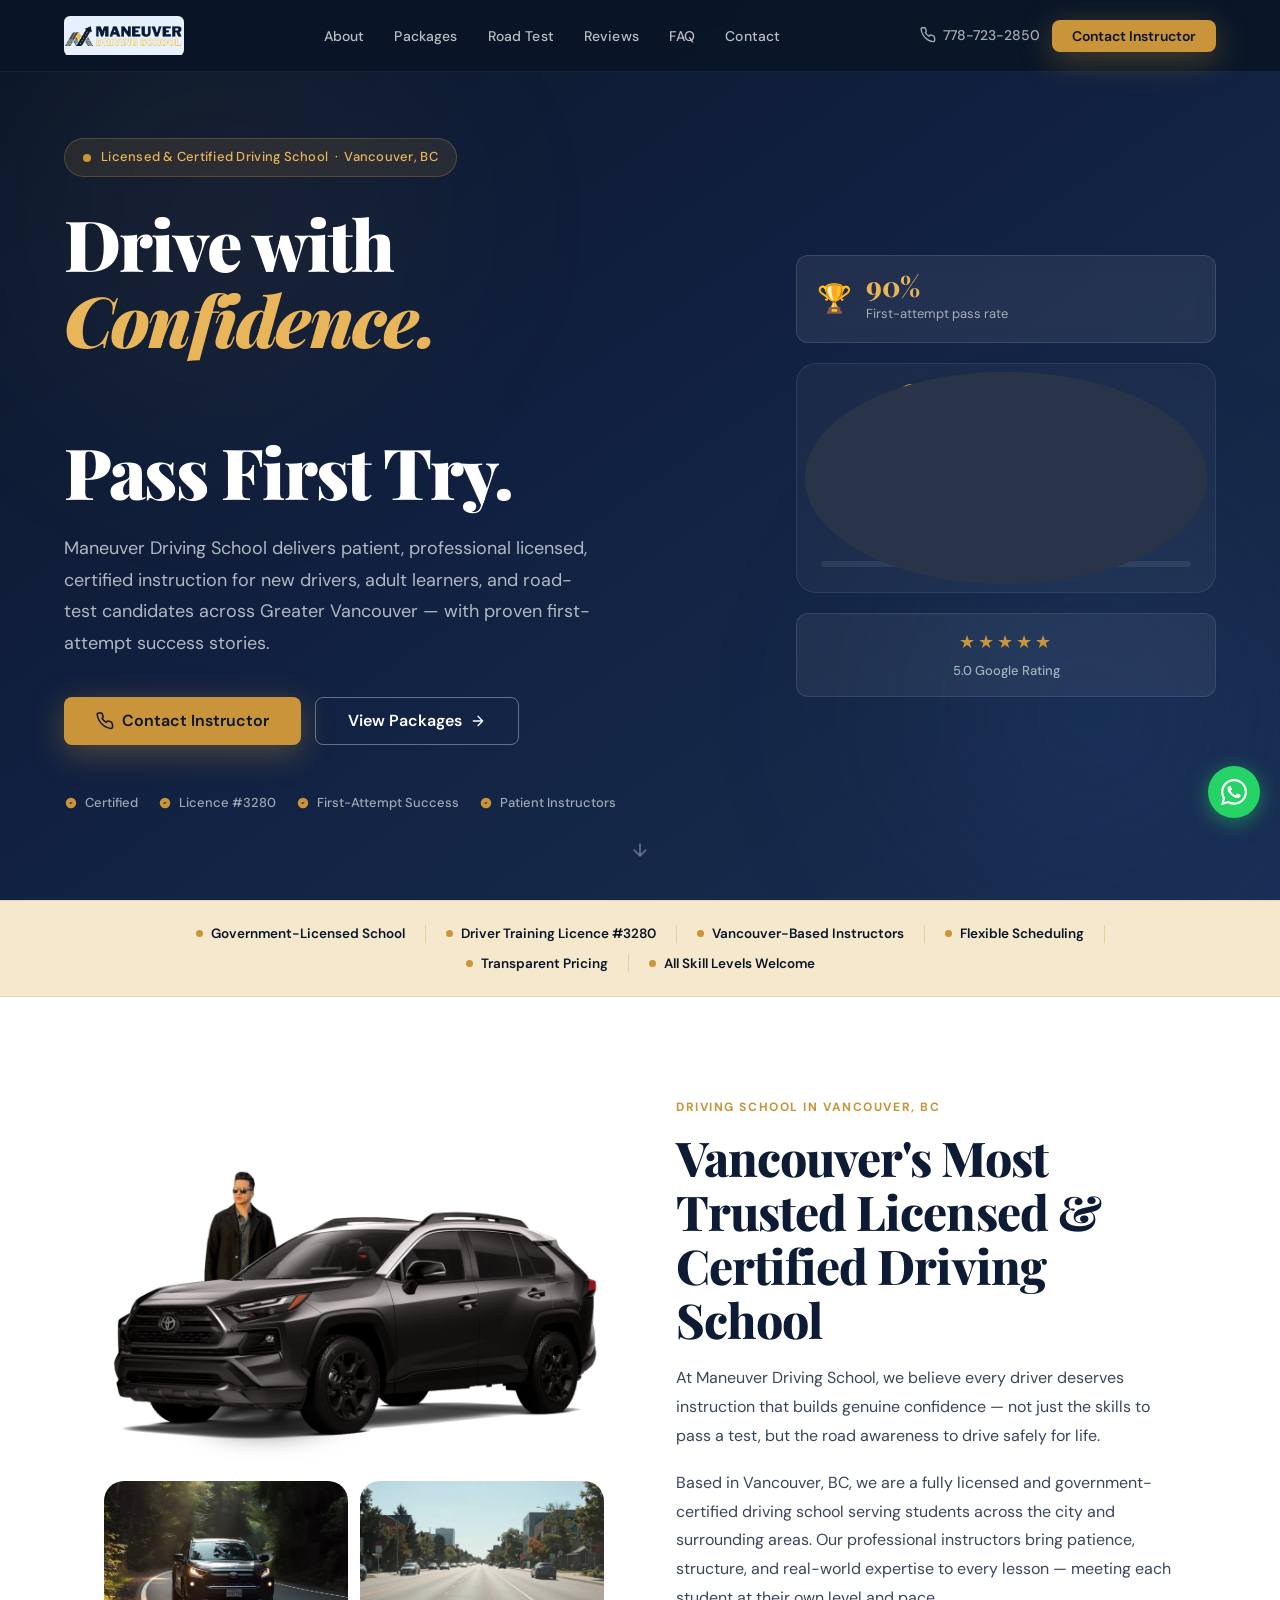
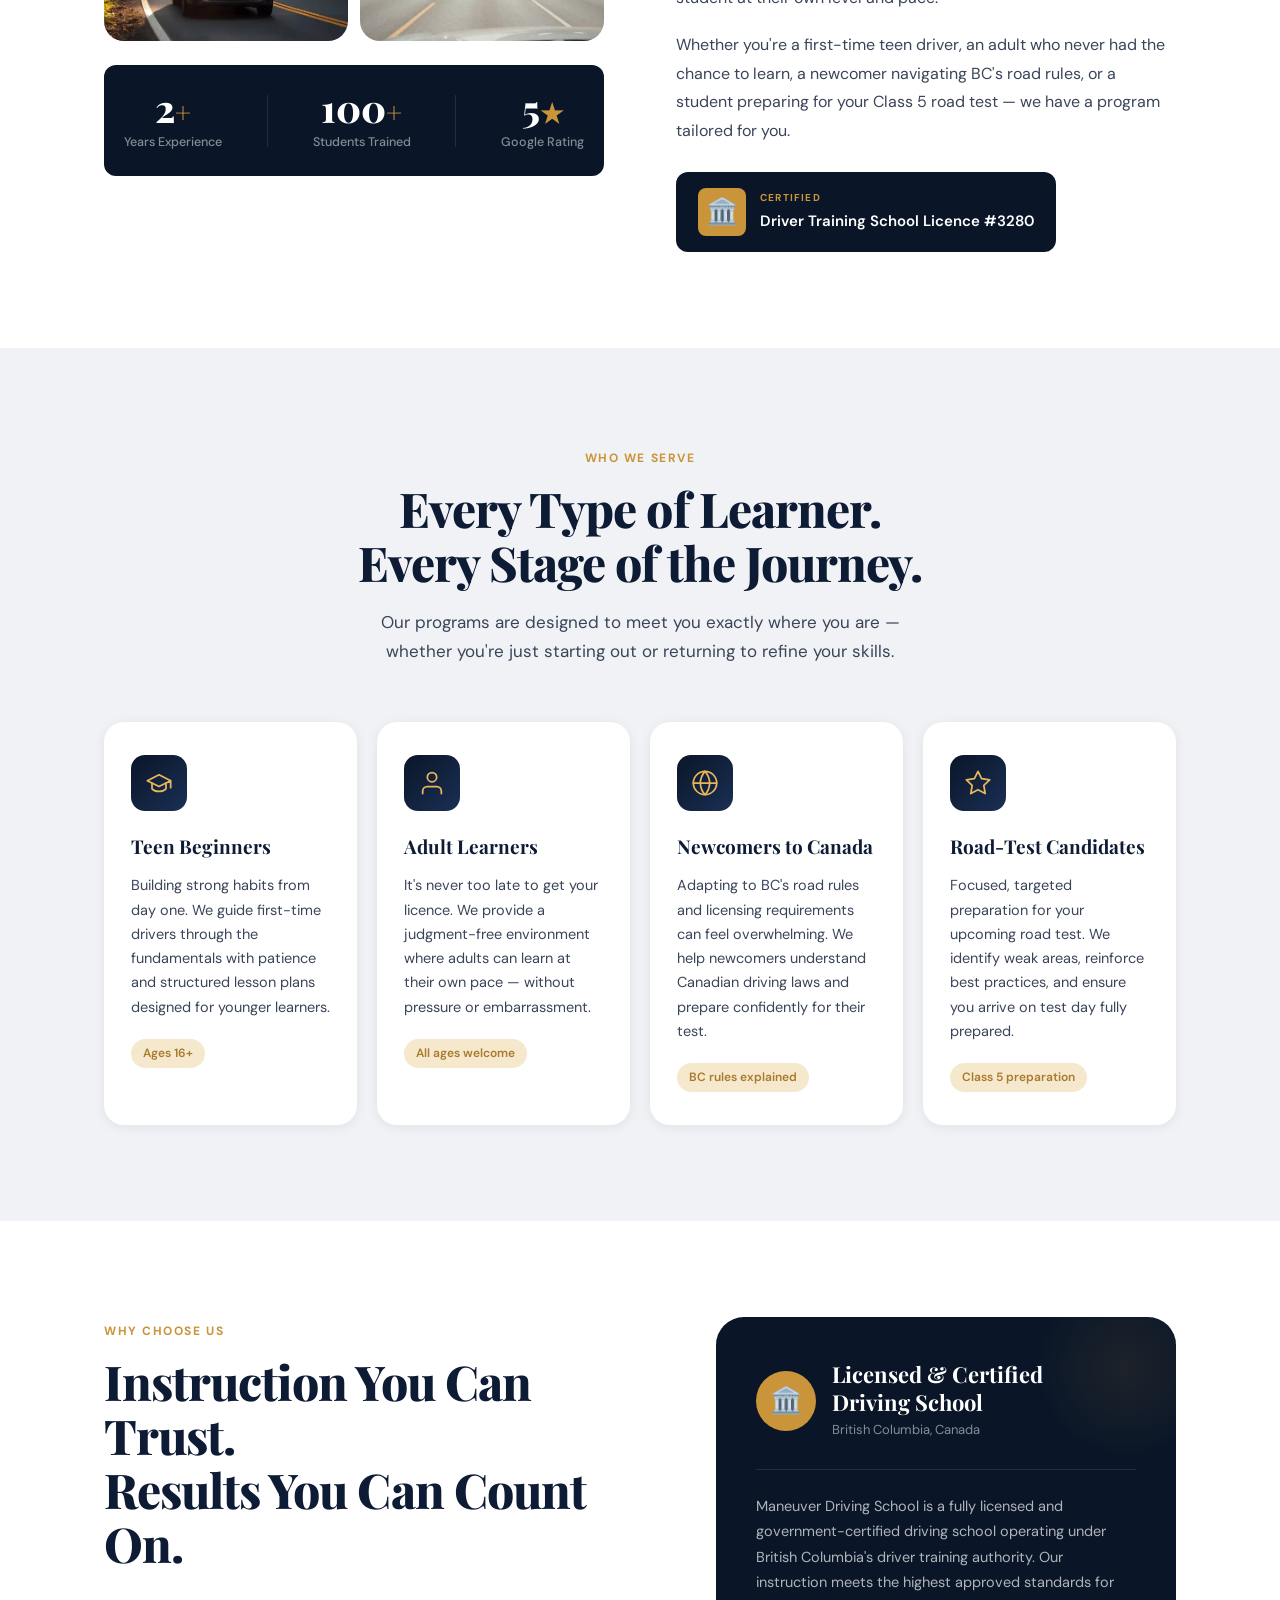
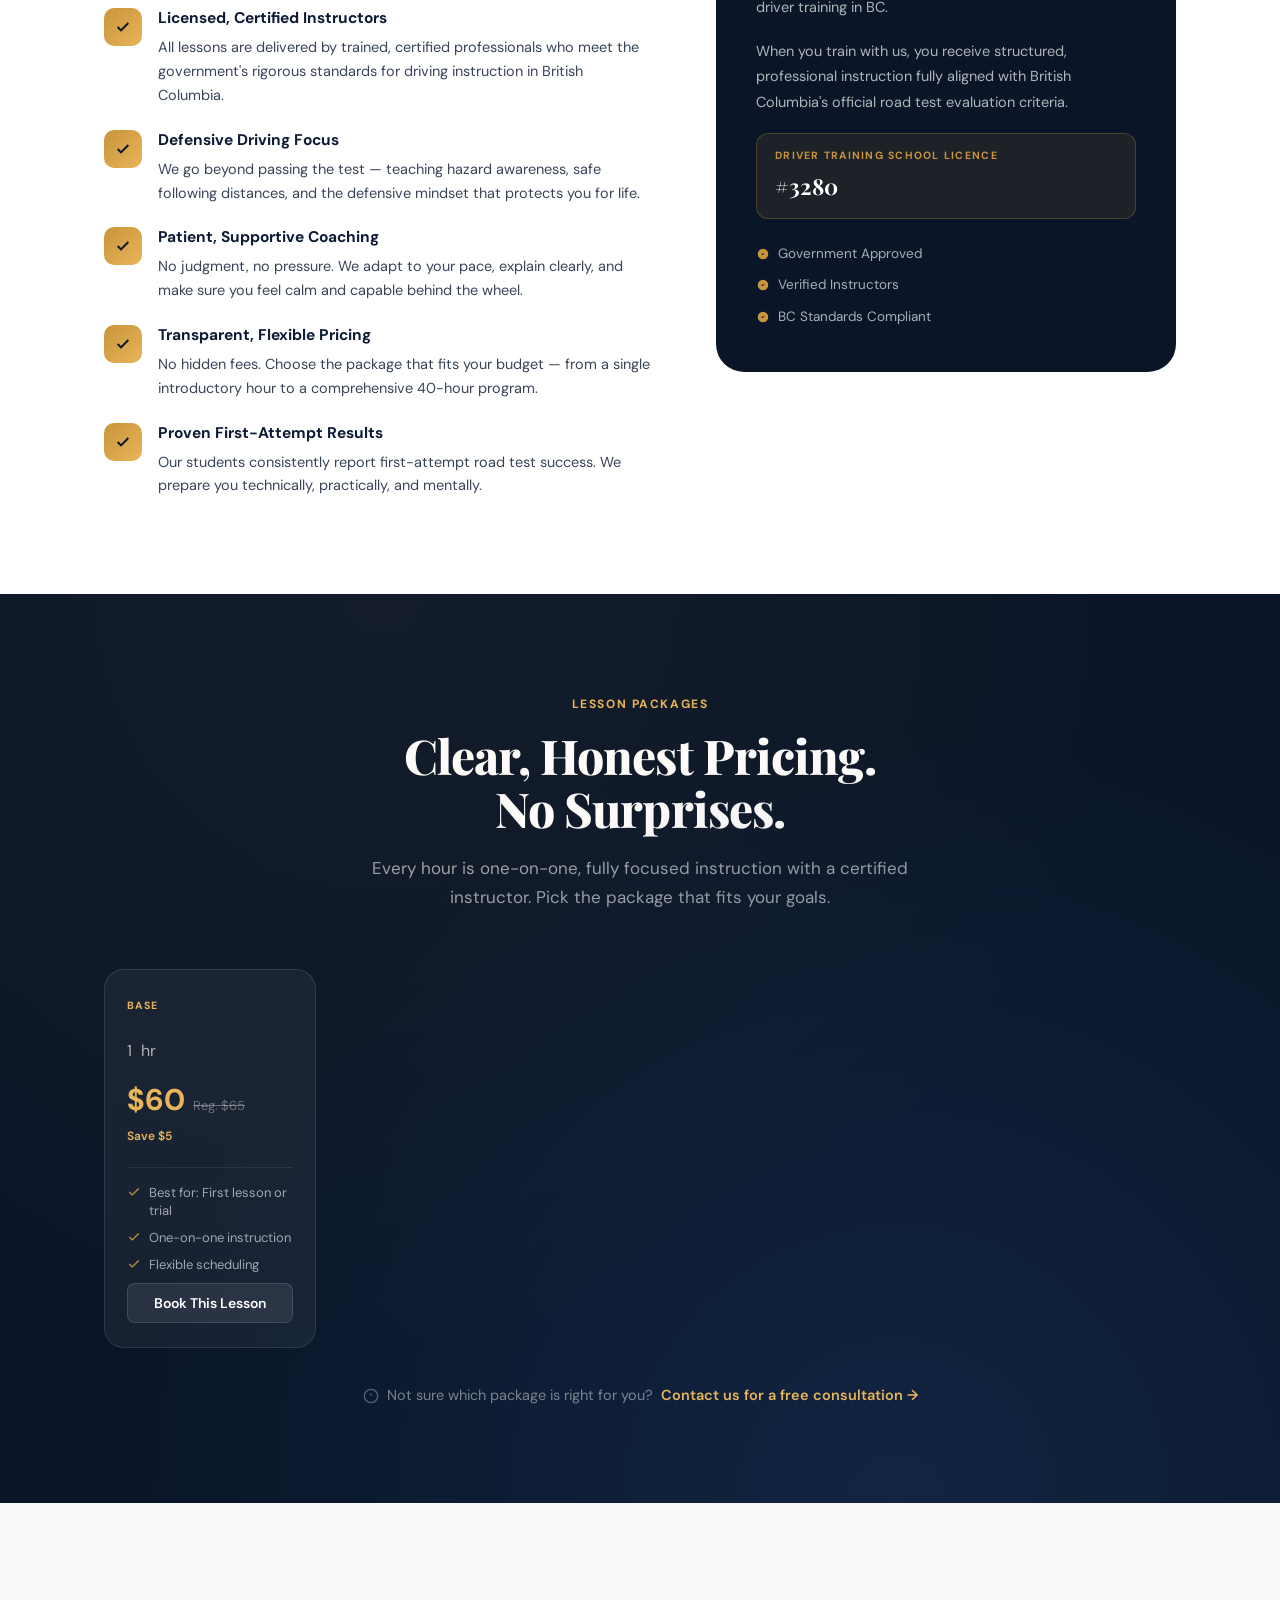
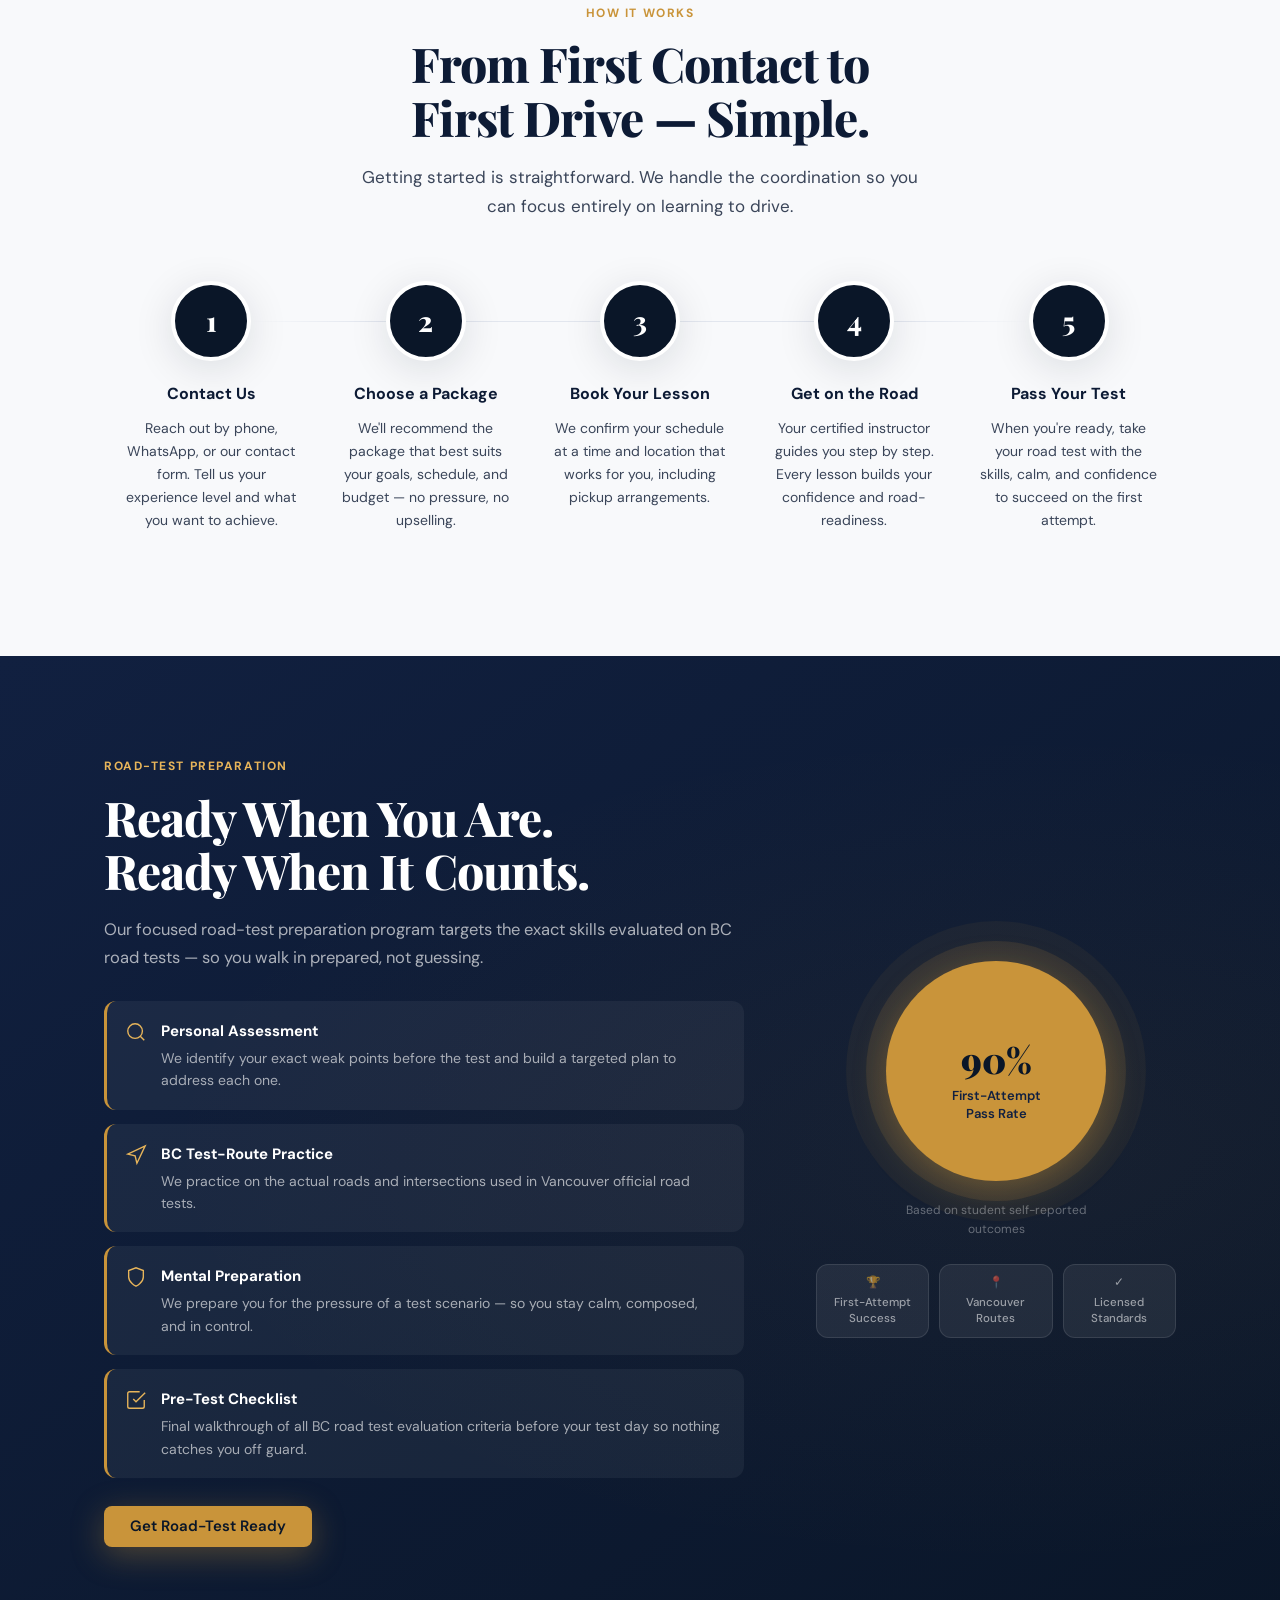
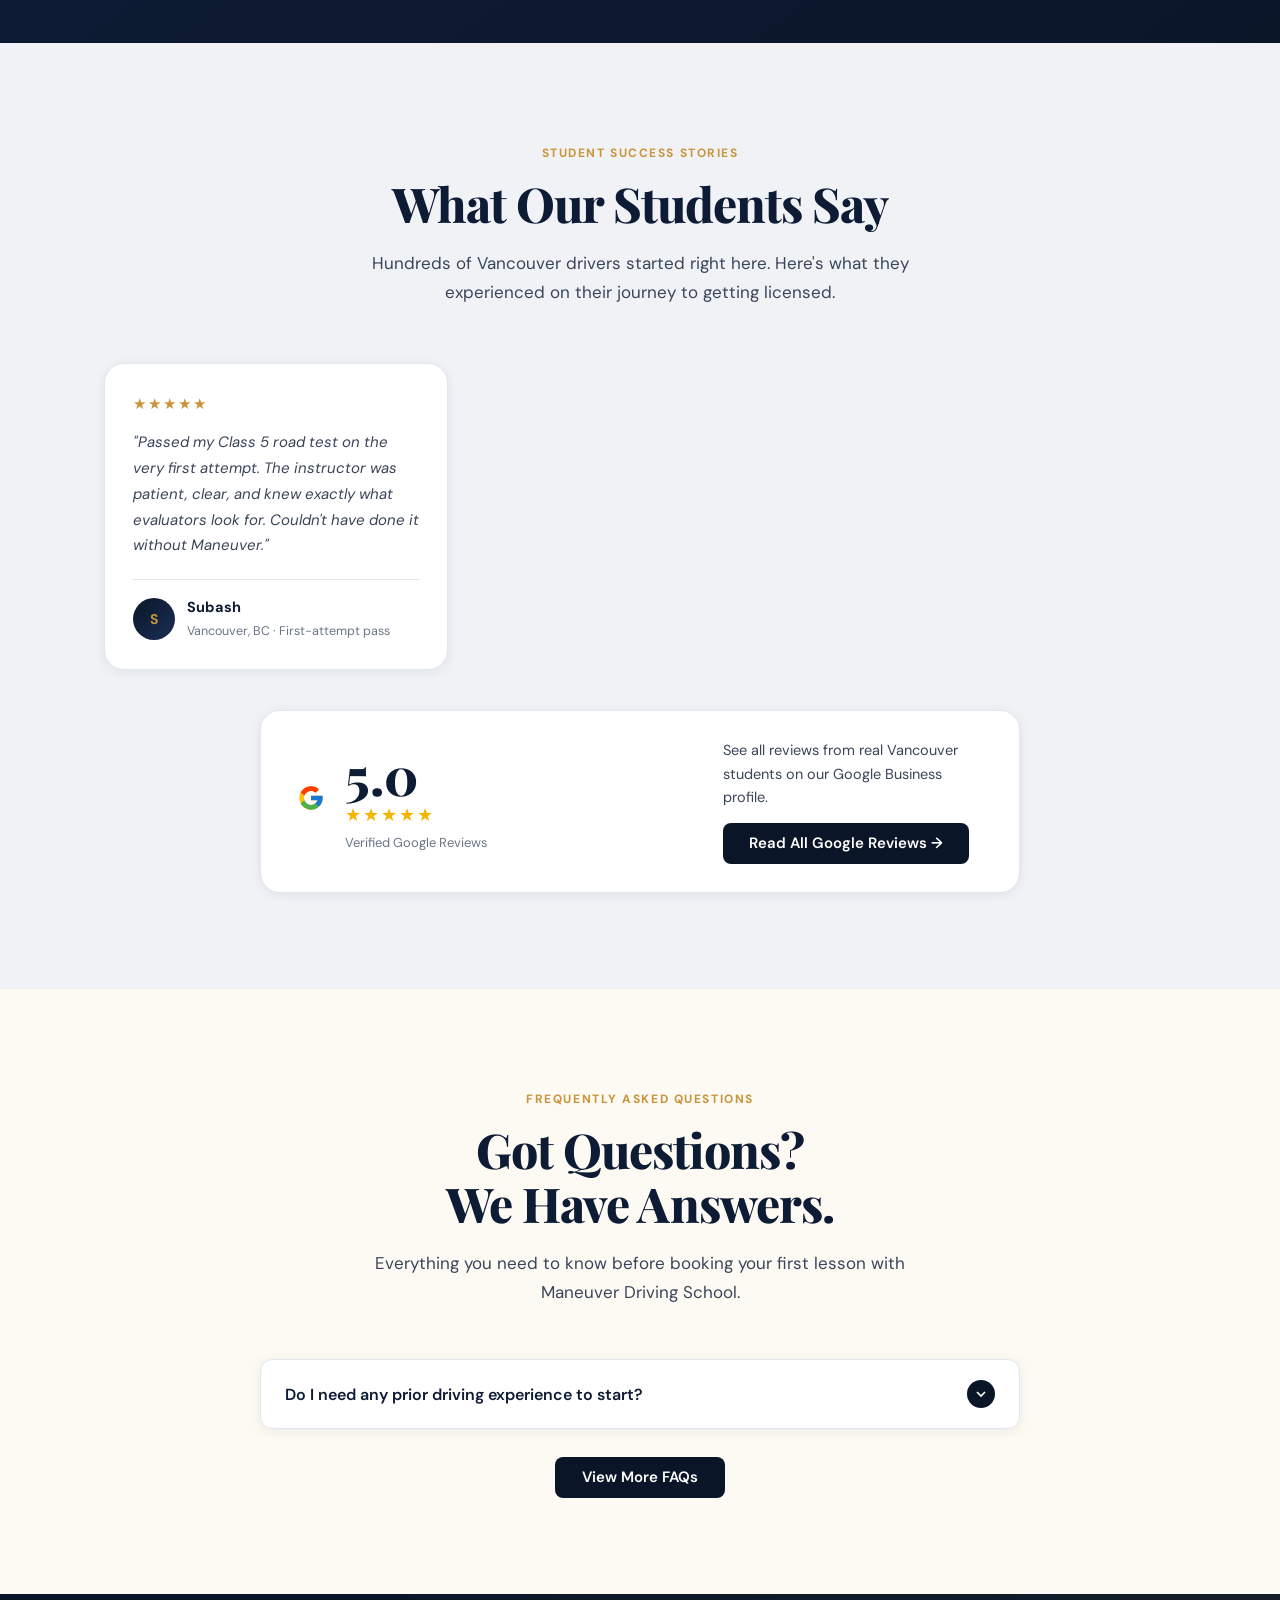
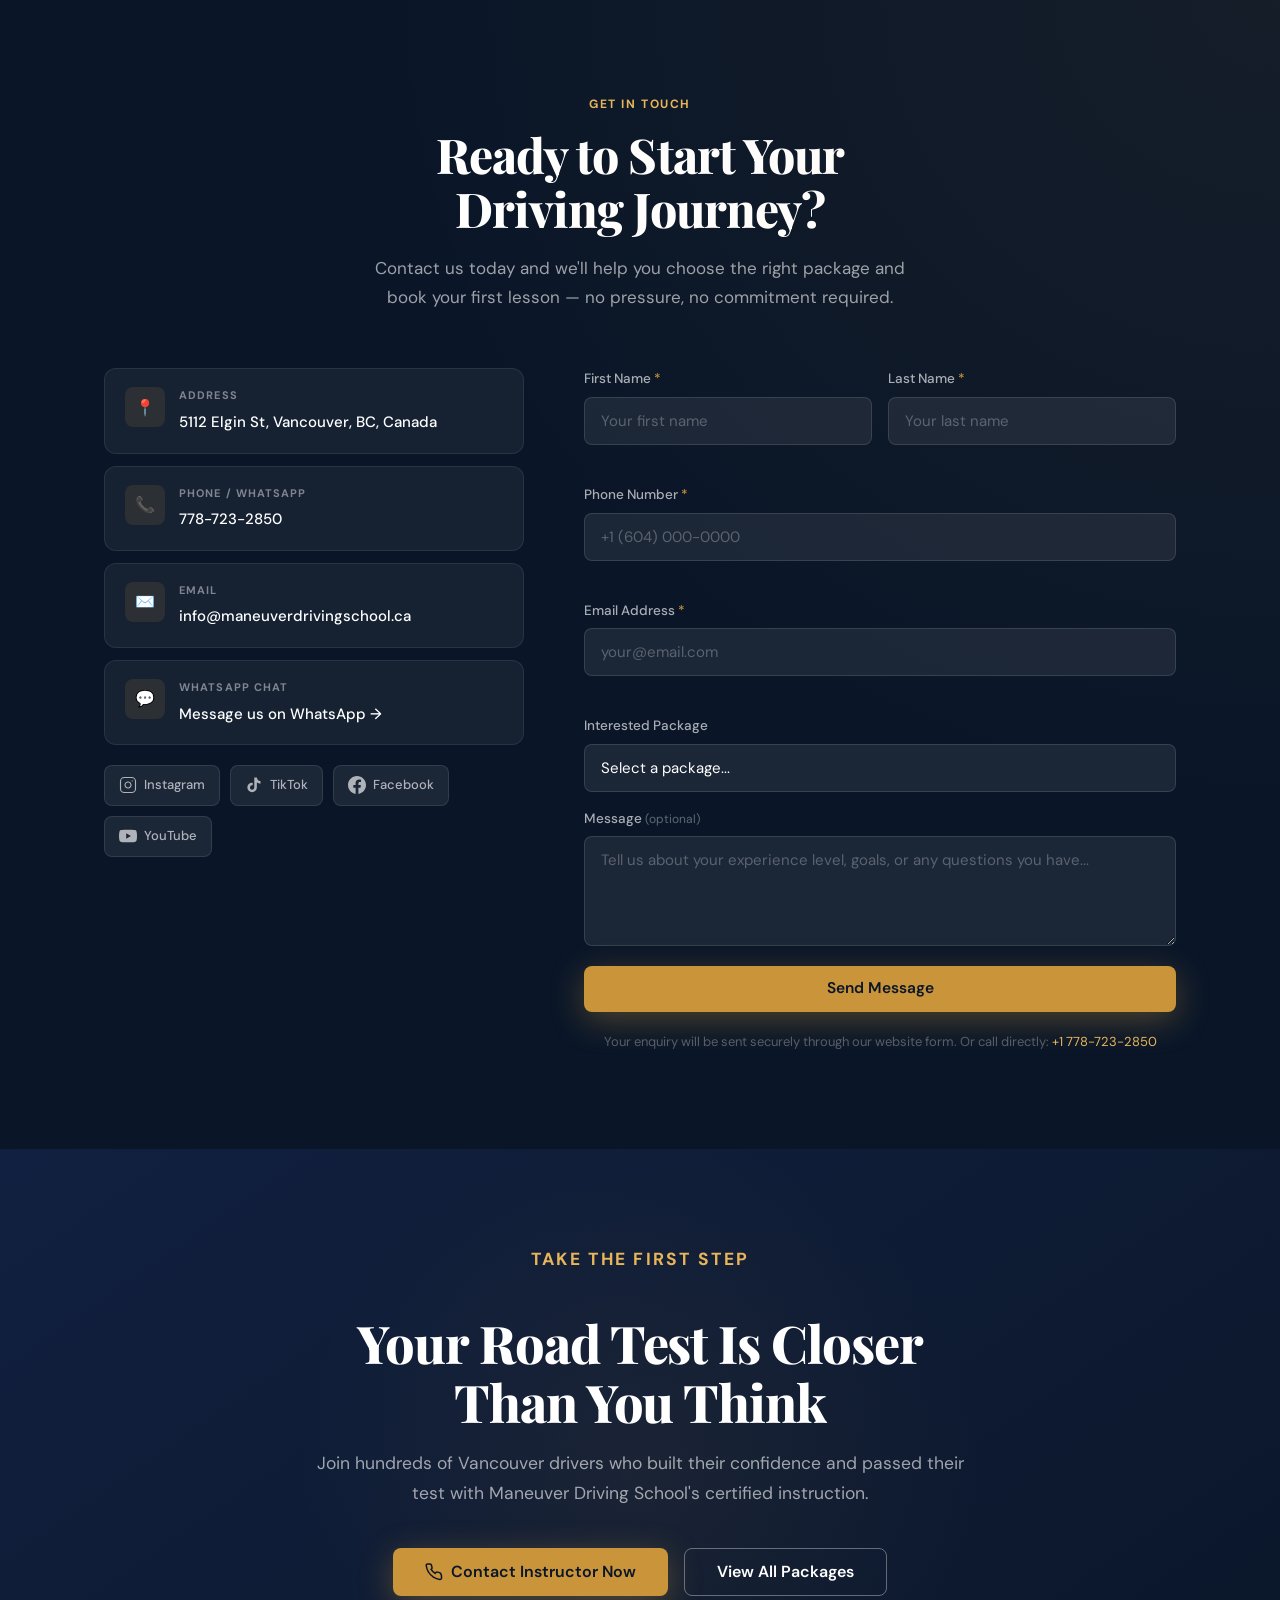
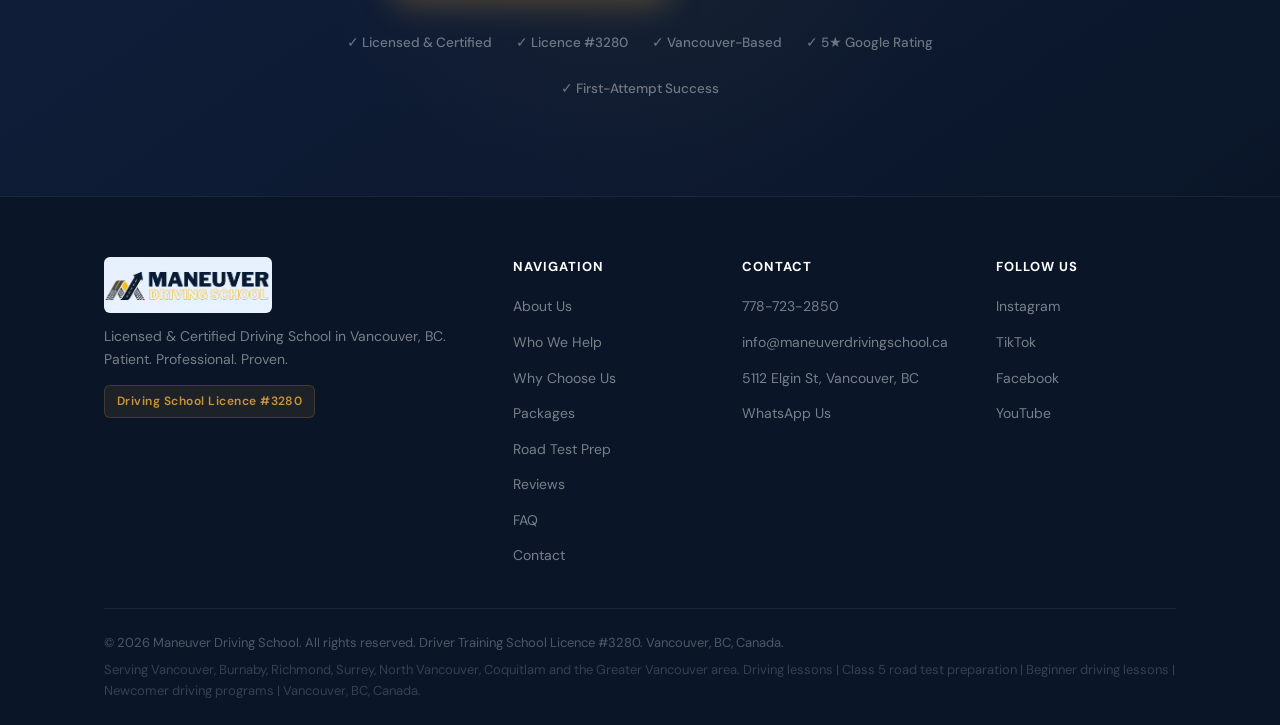
==== commit 7cefcb01: "whatsapp number" ====
--- a/index.html
+++ b/index.html
@@ -672,12 +672,14 @@
               </div>
               <div class="about-stats-bar">
                 <div class="stat-item">
-                  <div class="stat-num">10<span class="stat-plus">+</span></div>
+                  <div class="stat-num">2<span class="stat-plus">+</span></div>
                   <div class="stat-label">Years Experience</div>
                 </div>
                 <div class="stat-divider"></div>
                 <div class="stat-item">
-                  <div class="stat-num">50<span class="stat-plus">+</span></div>
+                  <div class="stat-num">
+                    100<span class="stat-plus">+</span>
+                  </div>
                   <div class="stat-label">Students Trained</div>
                 </div>
                 <div class="stat-divider"></div>
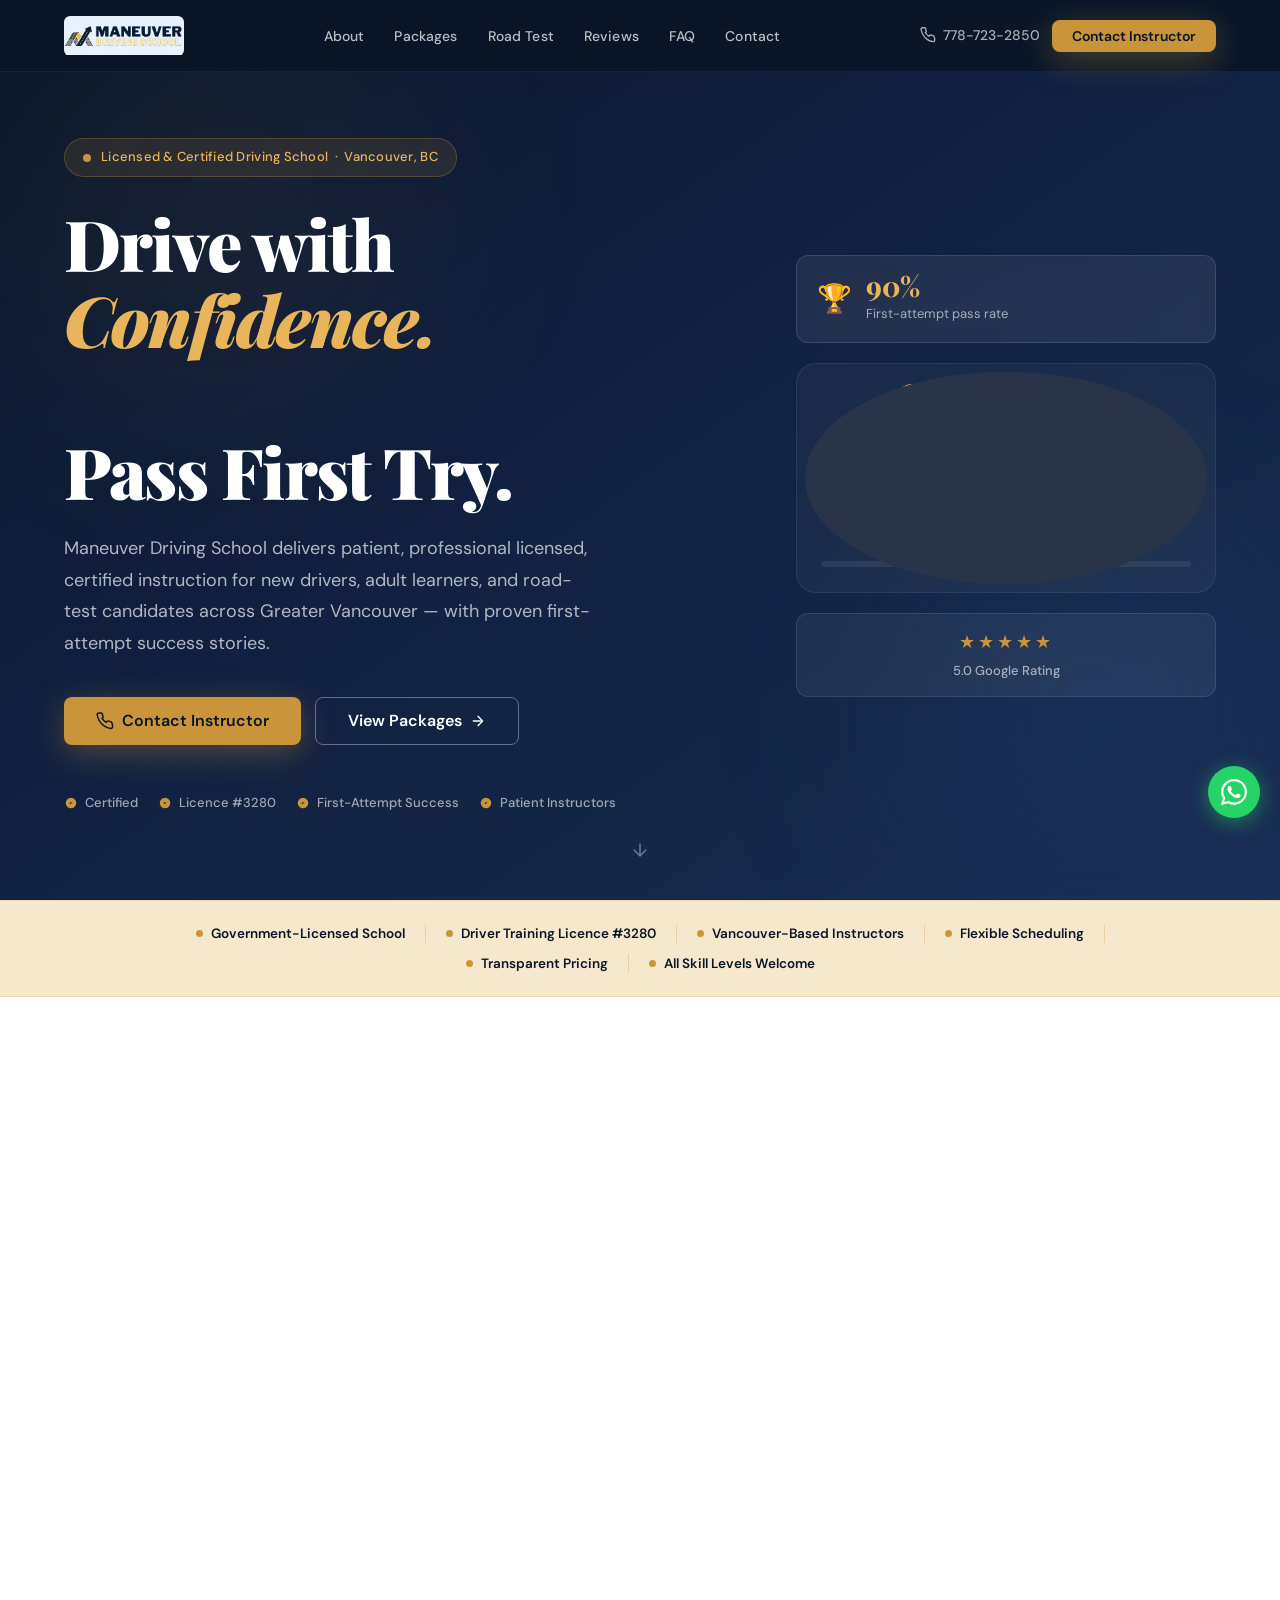
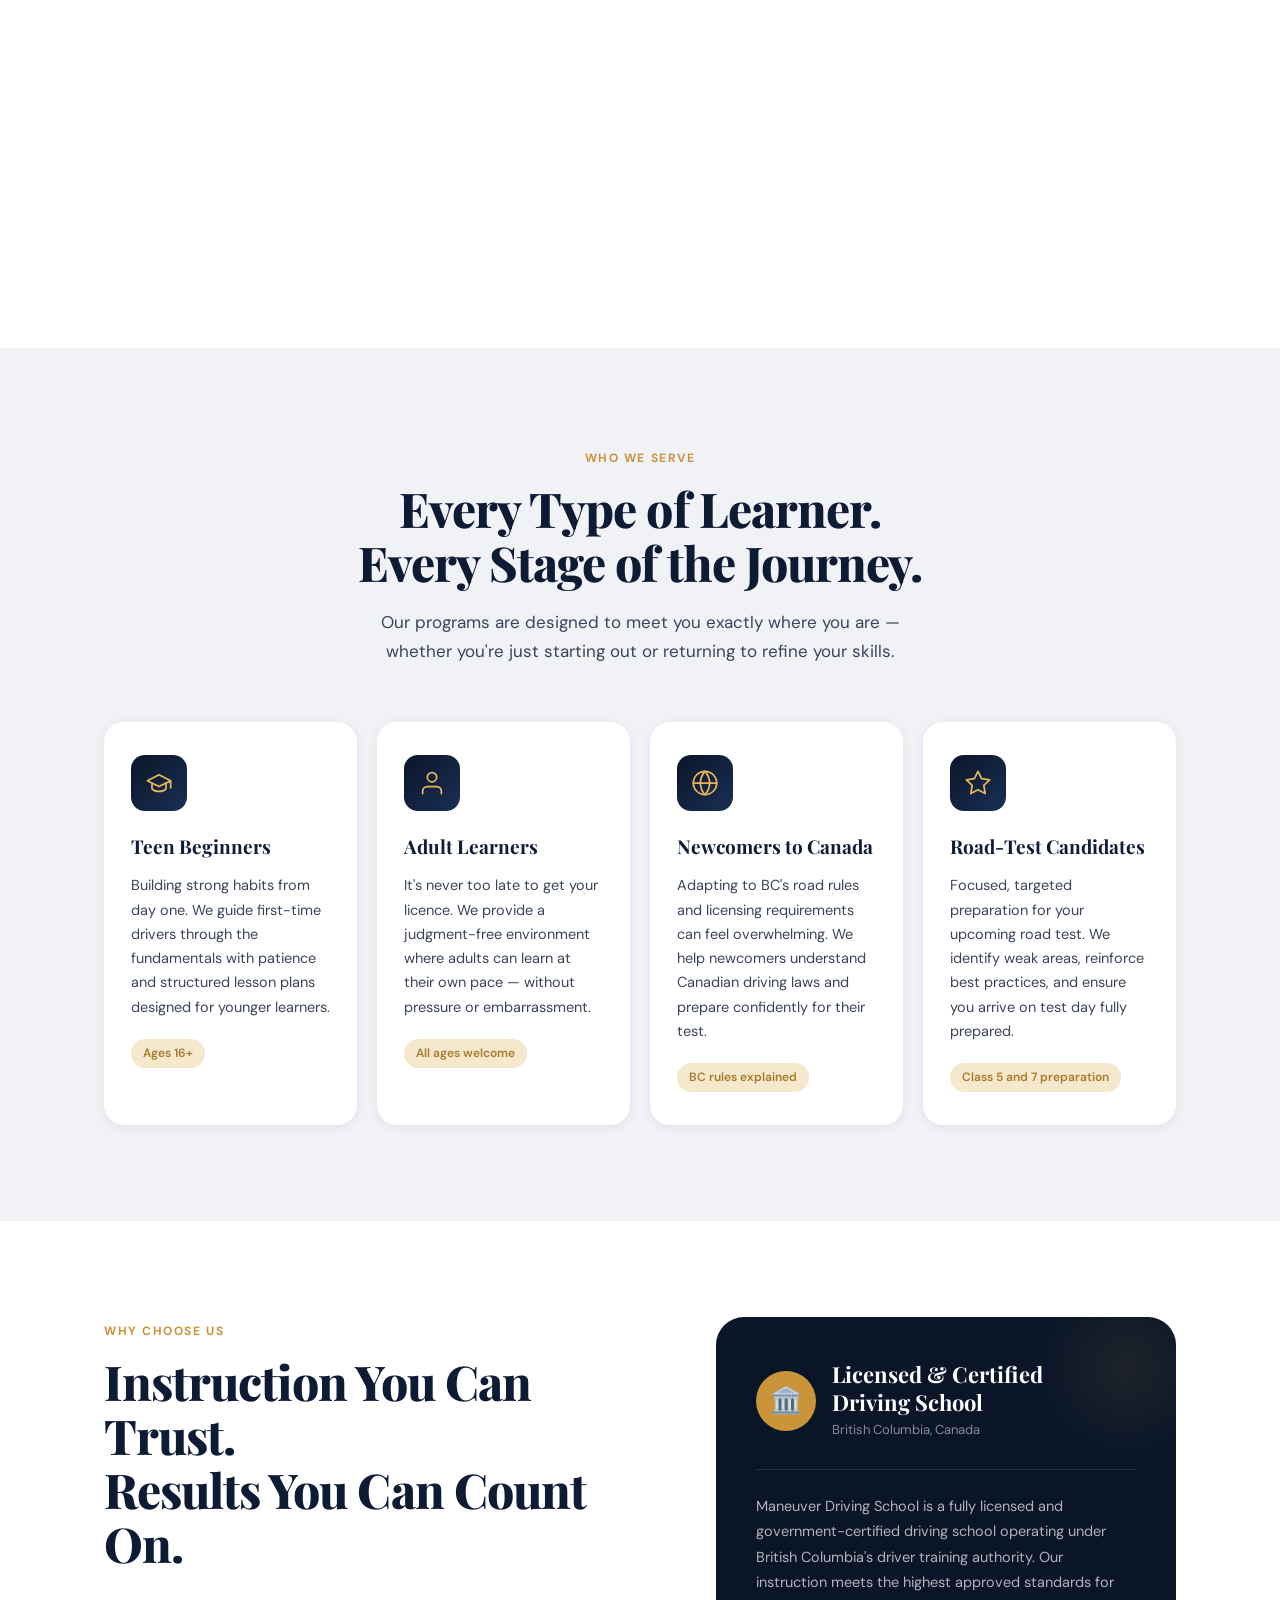
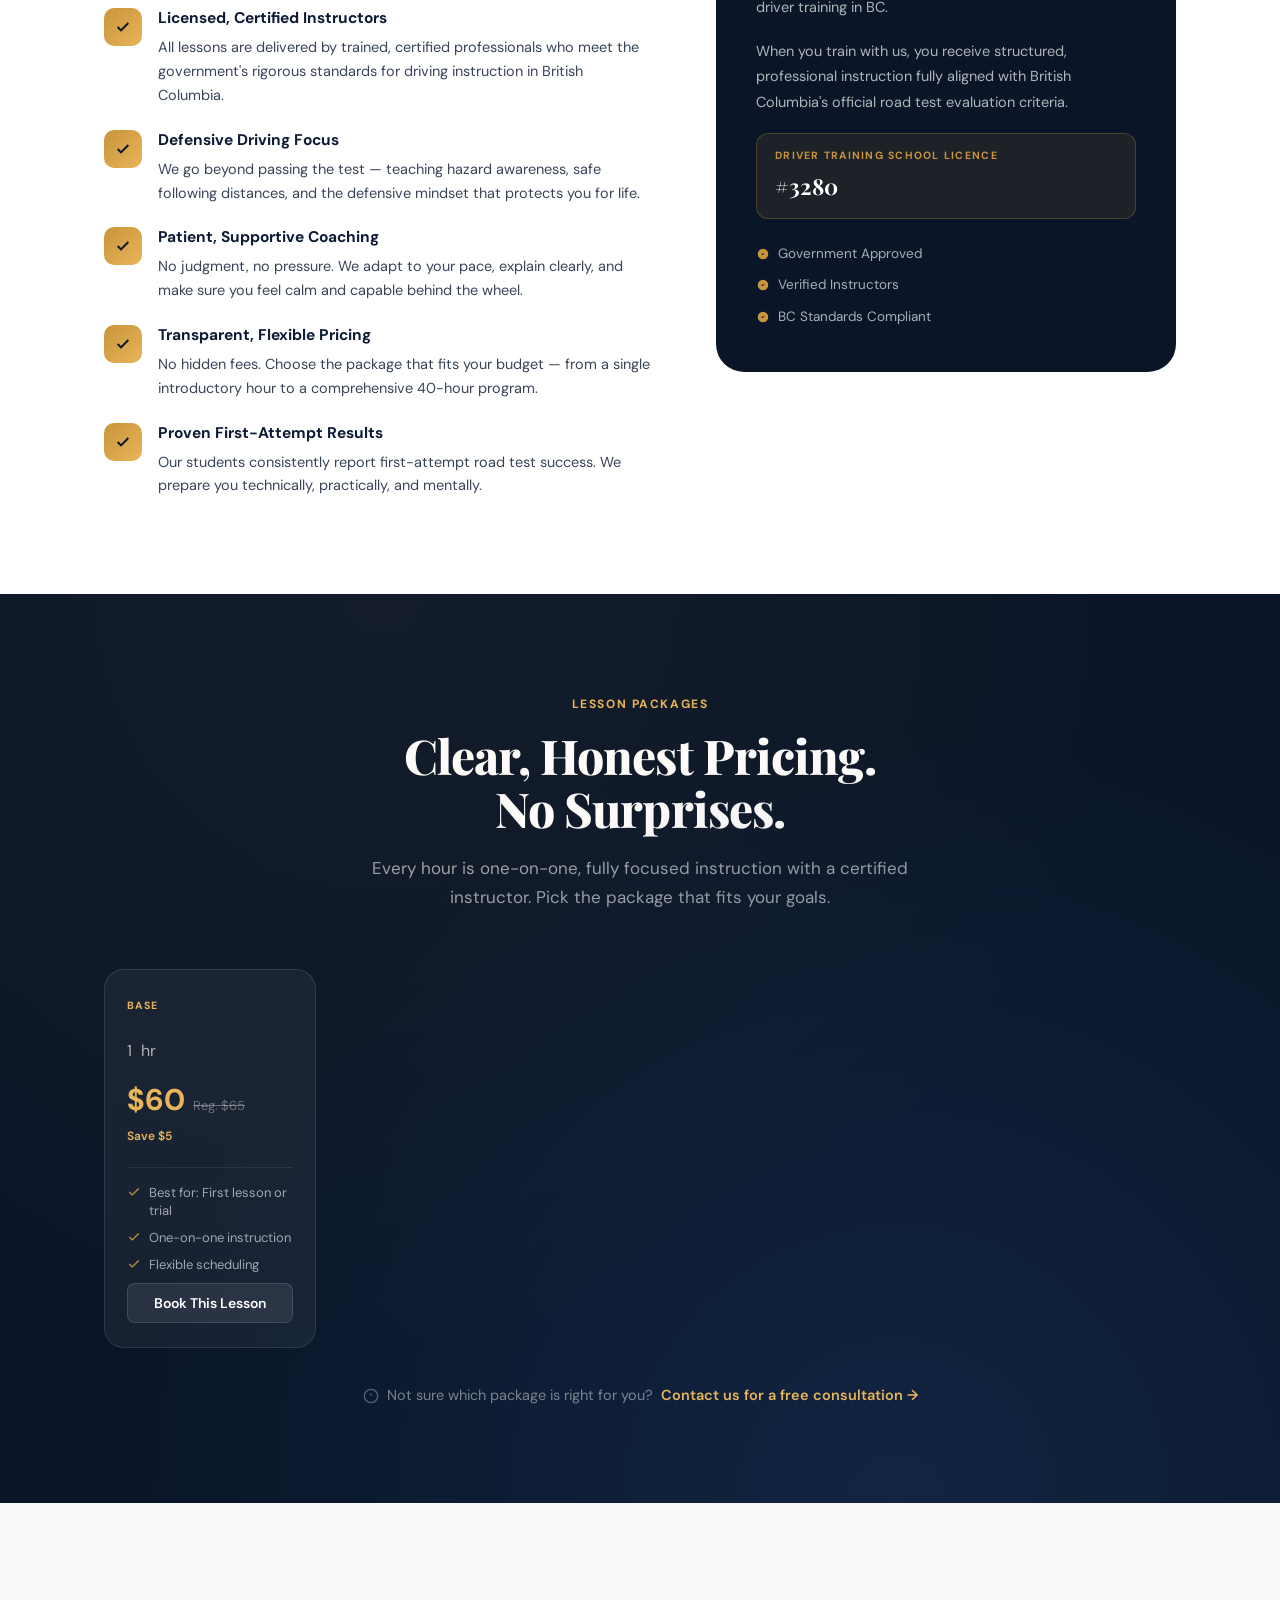
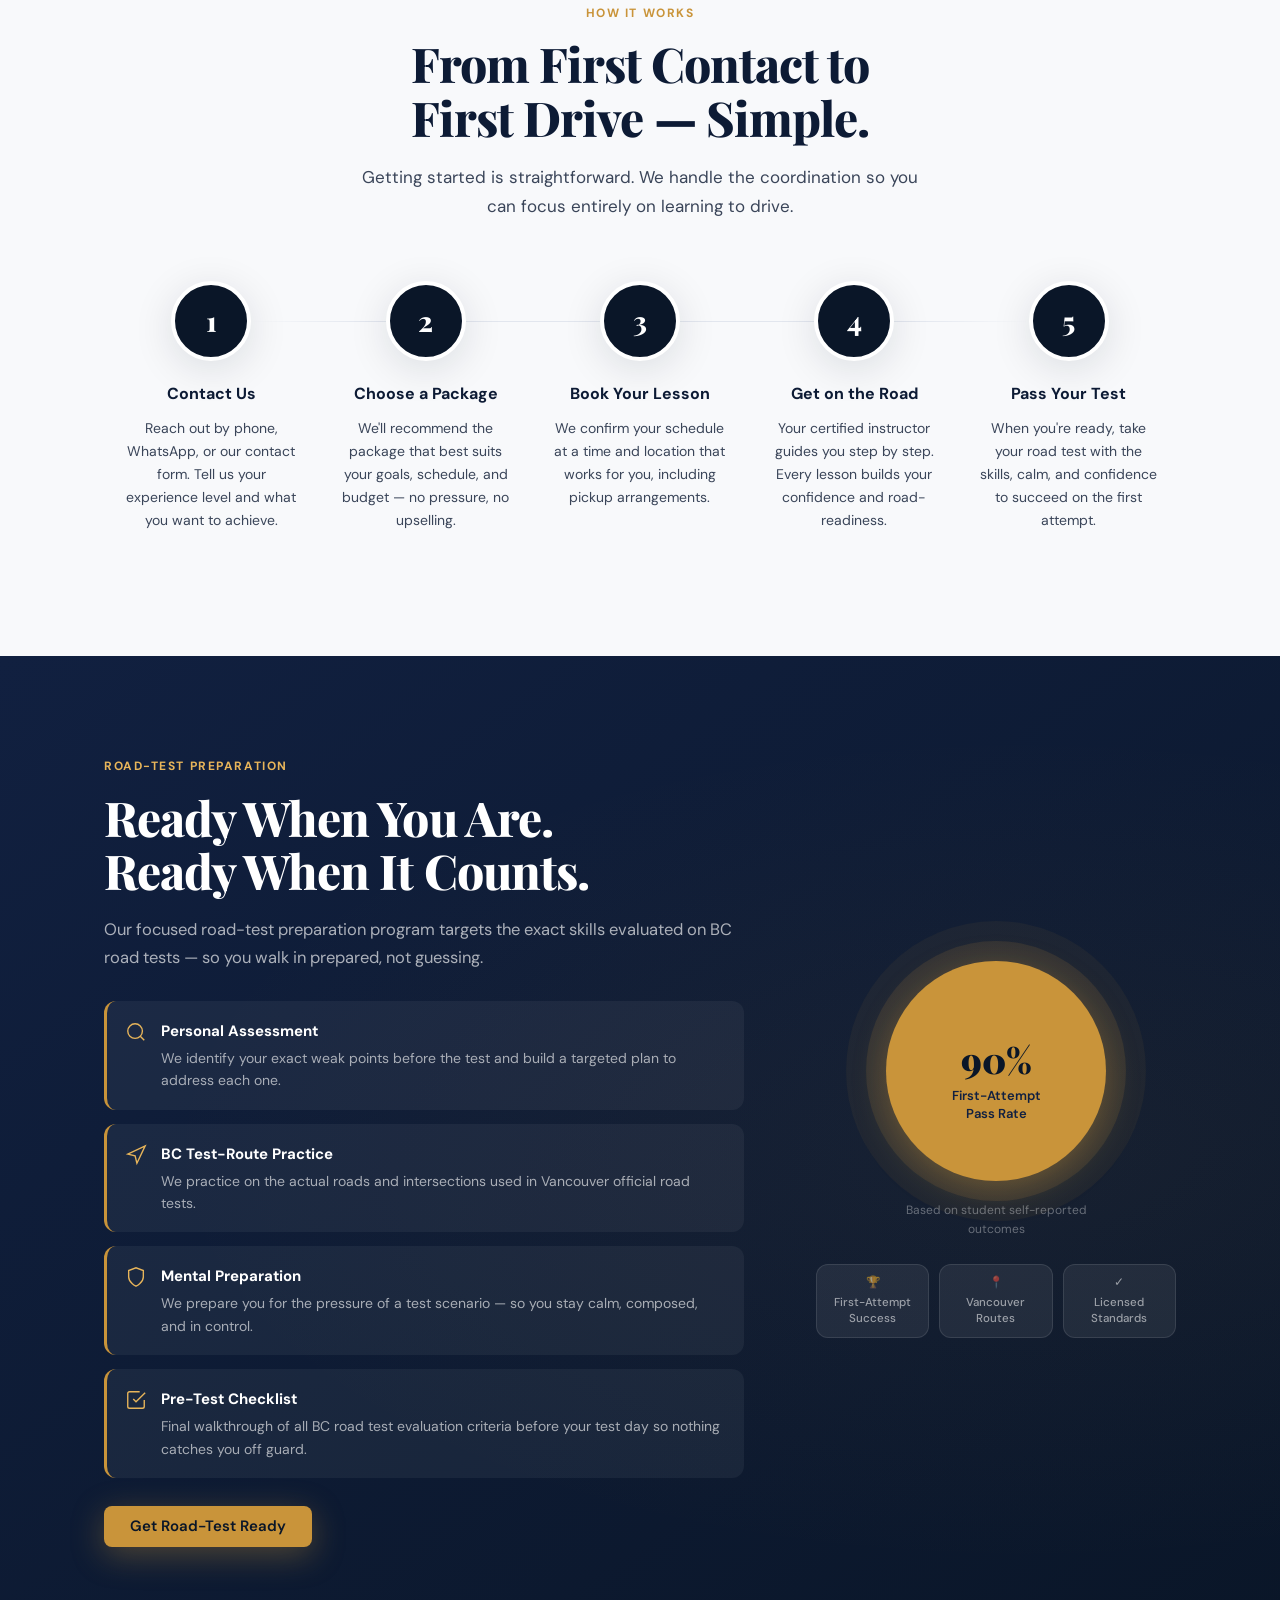
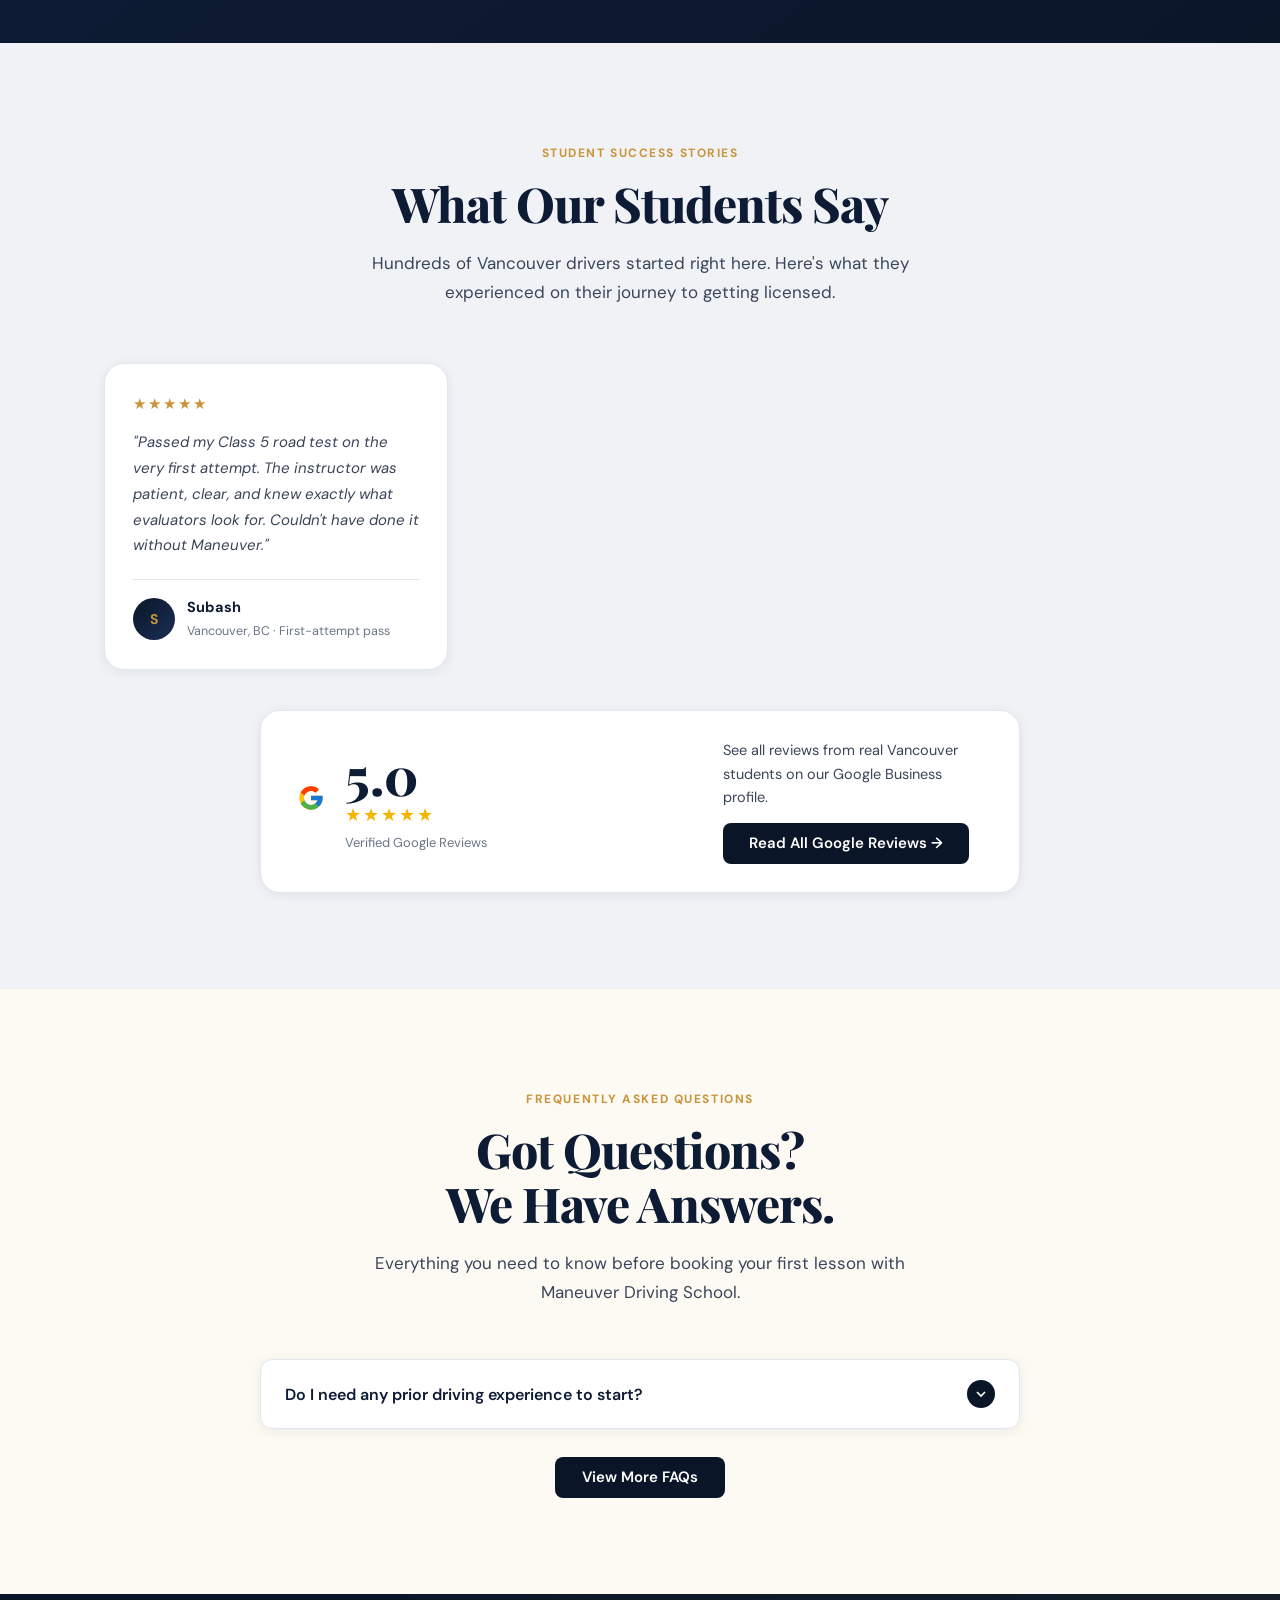
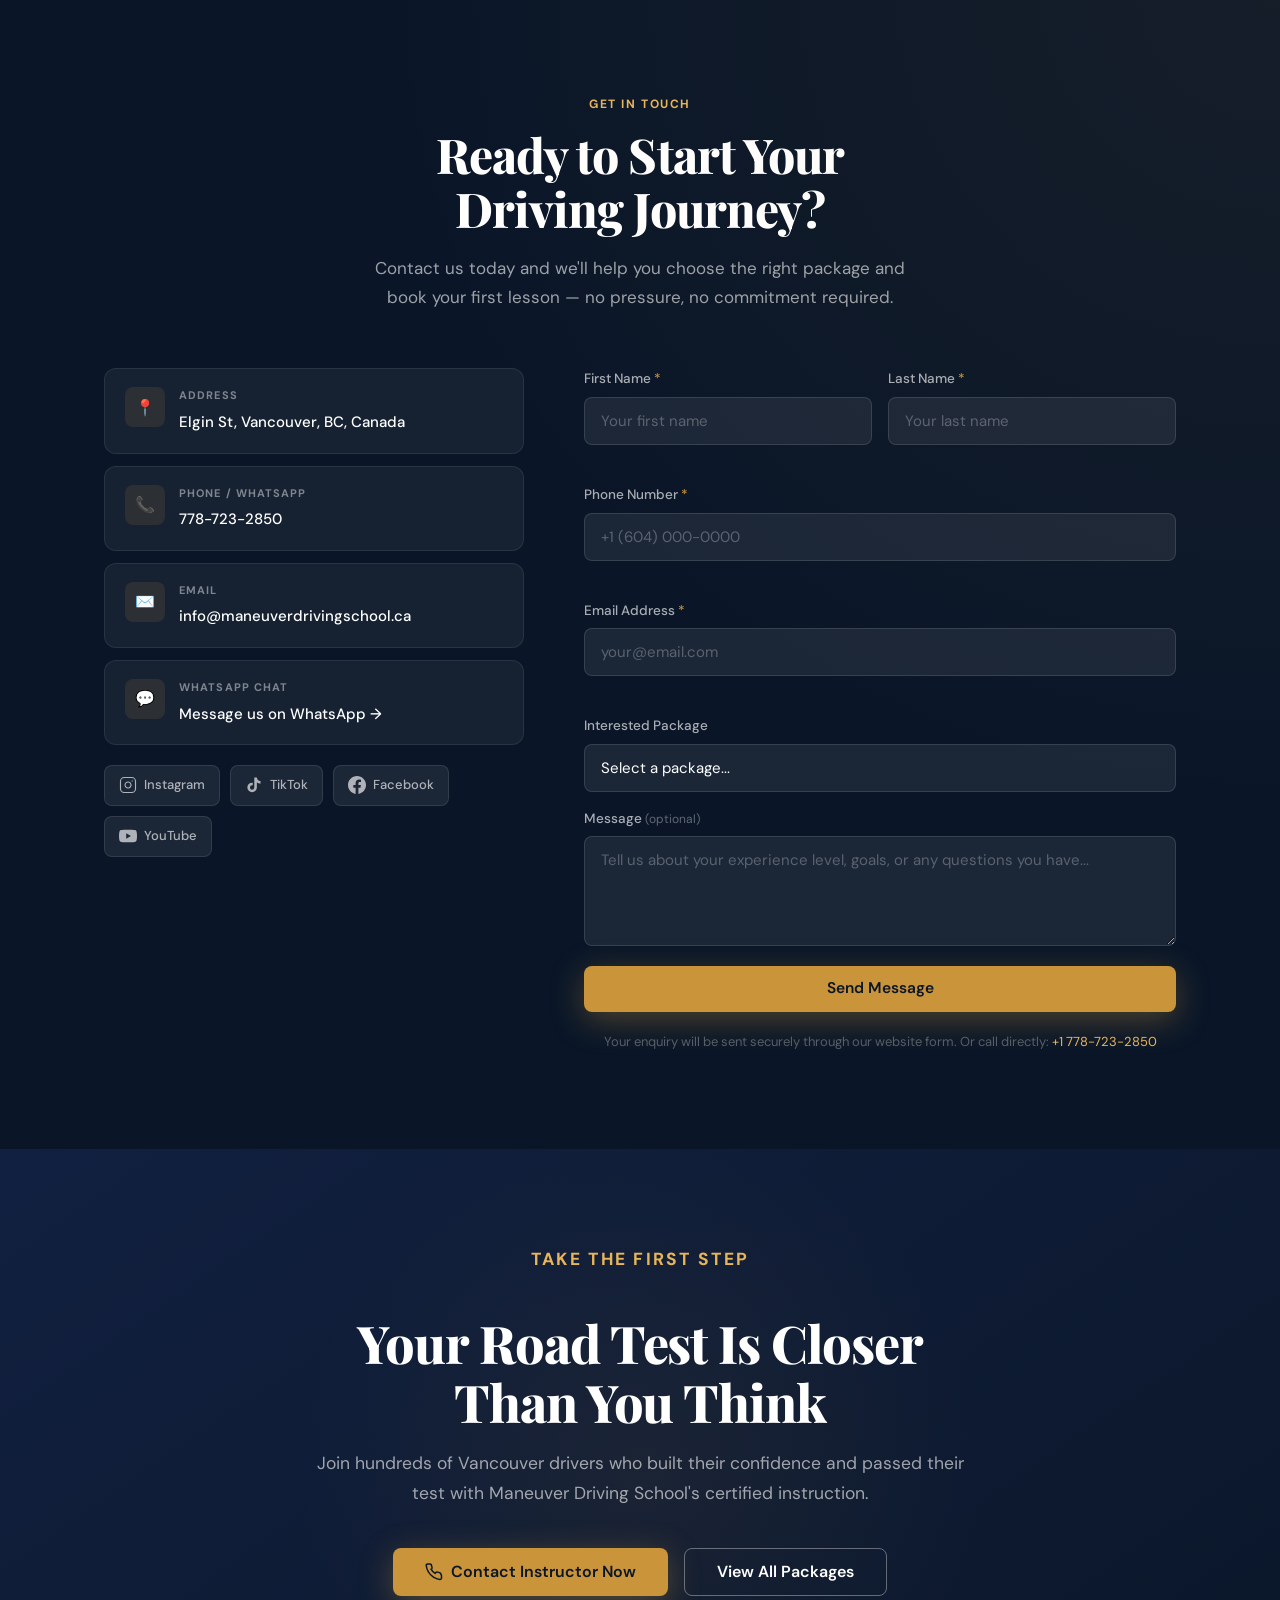
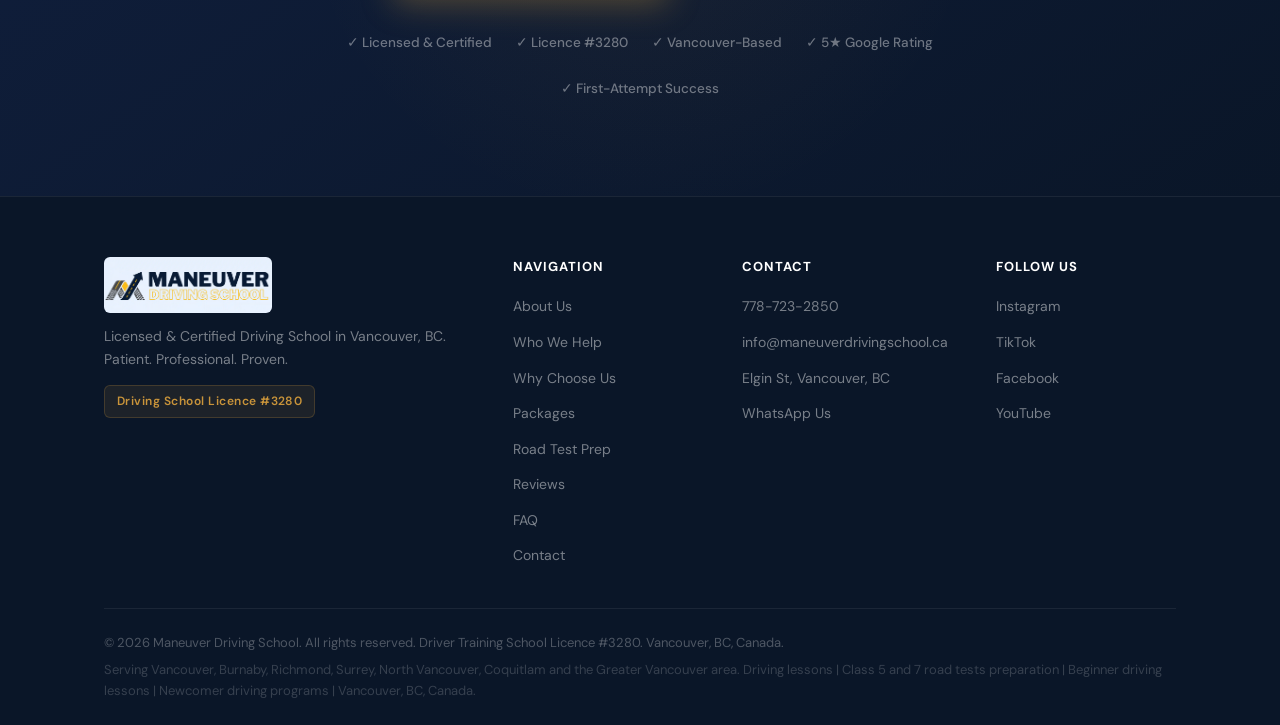
==== commit 8e48feec: "image update" ====
--- a/index.html
+++ b/index.html
@@ -10,11 +10,11 @@
     </title>
     <meta
       name="description"
-      content="Maneuver Driving School – #1 driving school in Vancouver, BC. Expert driving lessons for beginners, adults & newcomers. Class 5 road test preparation. Licence #3280. Book today from $60."
+      content="Maneuver Driving School – #1 driving school in Vancouver, BC. Expert driving lessons for beginners, adults & newcomers. Class 5 and 7 road tests preparation. Licence #3280. Book today from $60."
     />
     <meta
       name="keywords"
-      content="driving school Vancouver, driving school in Vancouver BC, driving lessons Vancouver, road test preparation Vancouver, Class 5 road test Vancouver, driving instructor Vancouver, beginner driving lessons Vancouver, adult driving lessons Vancouver, newcomer driving lessons BC, driving school near me Vancouver, best driving school Vancouver, affordable driving lessons Vancouver, road test prep Vancouver BC, car driving lessons Vancouver"
+      content="driving school Vancouver, driving school in Vancouver BC, driving lessons Vancouver, road test preparation Vancouver, Class 5 and 7 road tests Vancouver, driving instructor Vancouver, beginner driving lessons Vancouver, adult driving lessons Vancouver, newcomer driving lessons BC, driving school near me Vancouver, best driving school Vancouver, affordable driving lessons Vancouver, road test prep Vancouver BC, car driving lessons Vancouver"
     />
     <meta name="author" content="Maneuver Driving School" />
     <meta
@@ -42,7 +42,7 @@
     />
     <meta
       property="og:description"
-      content="Expert driving lessons & Class 5 road test preparation in Vancouver. Patient certified instructors, flexible packages from $60. Licence #3280."
+      content="Expert driving lessons & Class 5 and 7 road tests preparation in Vancouver. Patient certified instructors, flexible packages from $60. Licence #3280."
     />
     <meta property="og:url" content="https://maneuverdrivingschool.ca/" />
     <meta
@@ -64,7 +64,7 @@
     />
     <meta
       name="twitter:description"
-      content="Expert driving lessons & Class 5 road test prep in Vancouver. Certified instructors, flexible packages from $60. Book today."
+      content="Expert driving lessons & Class 5 road tests prep in Vancouver. Certified instructors, flexible packages from $60. Book today."
     />
     <meta
       name="twitter:image"
@@ -111,7 +111,7 @@
             "@id": "https://maneuverdrivingschool.ca/#business",
             "name": "Maneuver Driving School",
             "alternateName": "Maneuver Driving",
-            "description": "Maneuver Driving School is a licensed and certified driving school in Vancouver, BC offering professional driving lessons for beginners, adults, newcomers to Canada, and Class 5 road test preparation.",
+            "description": "Maneuver Driving School is a licensed and certified driving school in Vancouver, BC offering professional driving lessons for beginners, adults, newcomers to Canada, and Class 5 and 7 road tests preparation.",
             "url": "https://maneuverdrivingschool.ca/",
             "logo": "https://maneuverdrivingschool.ca/assets/logoonly.webp",
             "image": "https://maneuverdrivingschool.ca/assets/instructor.webp",
@@ -119,7 +119,7 @@
             "email": "info@maneuverdrivingschool.ca",
             "address": {
               "@type": "PostalAddress",
-              "streetAddress": "5112 Elgin St",
+              "streetAddress": "Elgin St",
               "addressLocality": "Vancouver",
               "addressRegion": "BC",
               "postalCode": "V5W 3K3",
@@ -180,7 +180,7 @@
                 "@type": "Review",
                 "reviewRating": { "@type": "Rating", "ratingValue": "5" },
                 "author": { "@type": "Person", "name": "Subash" },
-                "reviewBody": "Passed my Class 5 road test on the very first attempt. The instructor was patient, clear, and knew exactly what evaluators look for."
+                "reviewBody": "Passed my Class 5 and 7 road tests on the very first attempt. The instructor was patient, clear, and knew exactly what evaluators look for."
               },
               {
                 "@type": "Review",
@@ -231,7 +231,7 @@
             "@id": "https://maneuverdrivingschool.ca/#website",
             "url": "https://maneuverdrivingschool.ca/",
             "name": "Maneuver Driving School",
-            "description": "Licensed driving school in Vancouver, BC offering driving lessons and Class 5 road test preparation",
+            "description": "Licensed driving school in Vancouver, BC offering driving lessons and Class 5 and 7 road tests preparation",
             "publisher": {
               "@id": "https://maneuverdrivingschool.ca/#business"
             },
@@ -644,7 +644,7 @@
             <div class="about-media reveal-left">
               <div class="about-img-main">
                 <img
-                  src="./assets/instructor.webp"
+                  src="./assets/carmain.webp"
                   alt="Certified driving instructor with student in Vancouver"
                   class="about-img-real main-img"
                   width="640"
@@ -709,8 +709,8 @@
               <p class="about-body">
                 Whether you're a first-time teen driver, an adult who never had
                 the chance to learn, a newcomer navigating BC's road rules, or a
-                student preparing for your Class 5 road test — we have a program
-                tailored for you.
+                student preparing for your Class 5 and 7road tests — we have a
+                program tailored for you.
               </p>
               <div class="icbc-licence-badge">
                 <div class="ilb-left">
@@ -840,7 +840,7 @@
                 identify weak areas, reinforce best practices, and ensure you
                 arrive on test day fully prepared.
               </p>
-              <div class="who-card-tag">Class 5 preparation</div>
+              <div class="who-card-tag">Class 5 and 7 preparation</div>
             </div>
           </div>
         </div>
@@ -1487,7 +1487,7 @@
                     rel="noopener"
                     class="cdi-value"
                     data-sheet-config="address"
-                    >5112 Elgin St, Vancouver, BC, Canada</a
+                    >Elgin St, Vancouver, BC, Canada</a
                   >
                 </div>
               </div>
@@ -1858,7 +1858,7 @@
                   target="_blank"
                   rel="noopener"
                   data-sheet-config="address"
-                  >5112 Elgin St, Vancouver, BC</a
+                  >Elgin St, Vancouver, BC</a
                 >
               </li>
               <li>
@@ -1917,8 +1917,8 @@
           <p class="footer-seo-note">
             Serving Vancouver, Burnaby, Richmond, Surrey, North Vancouver,
             Coquitlam and the Greater Vancouver area. Driving lessons | Class 5
-            road test preparation | Beginner driving lessons | Newcomer driving
-            programs | Vancouver, BC, Canada.
+            and 7 road tests preparation | Beginner driving lessons | Newcomer
+            driving programs | Vancouver, BC, Canada.
           </p>
         </div>
       </div>
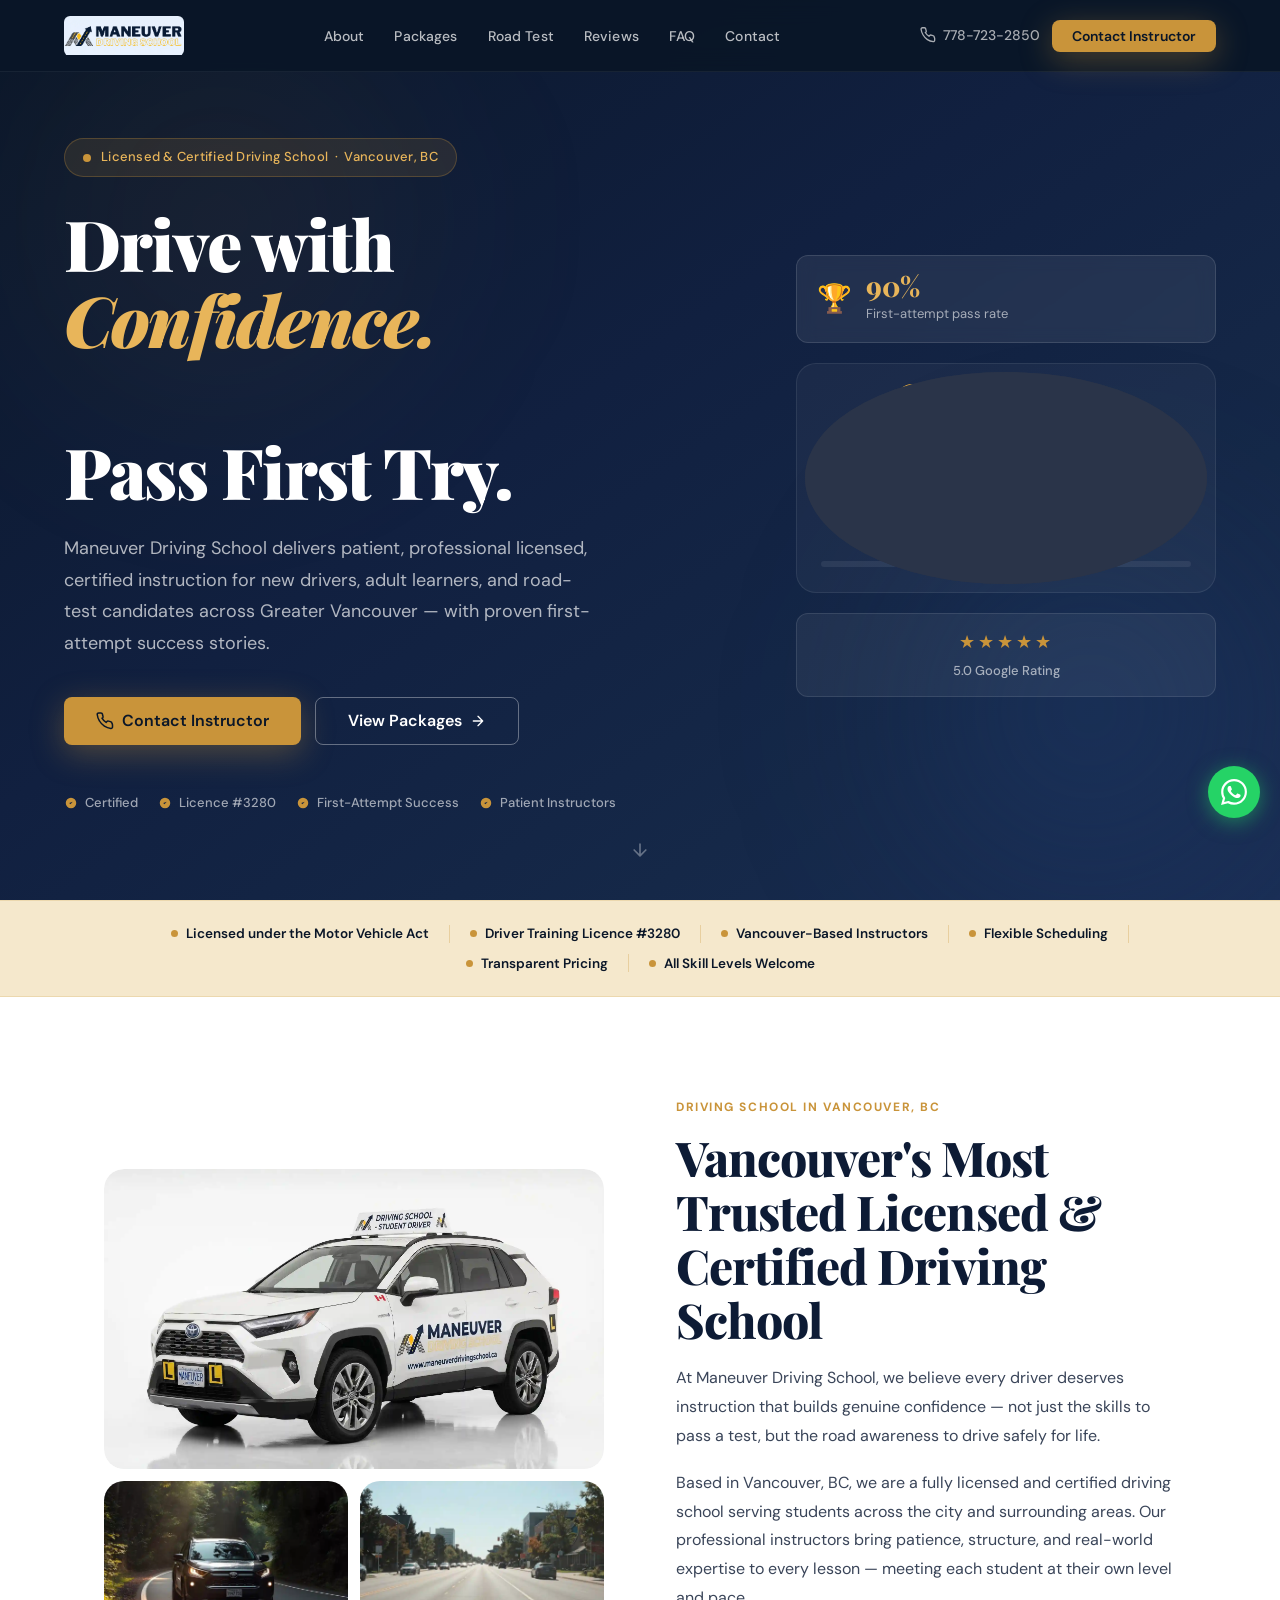
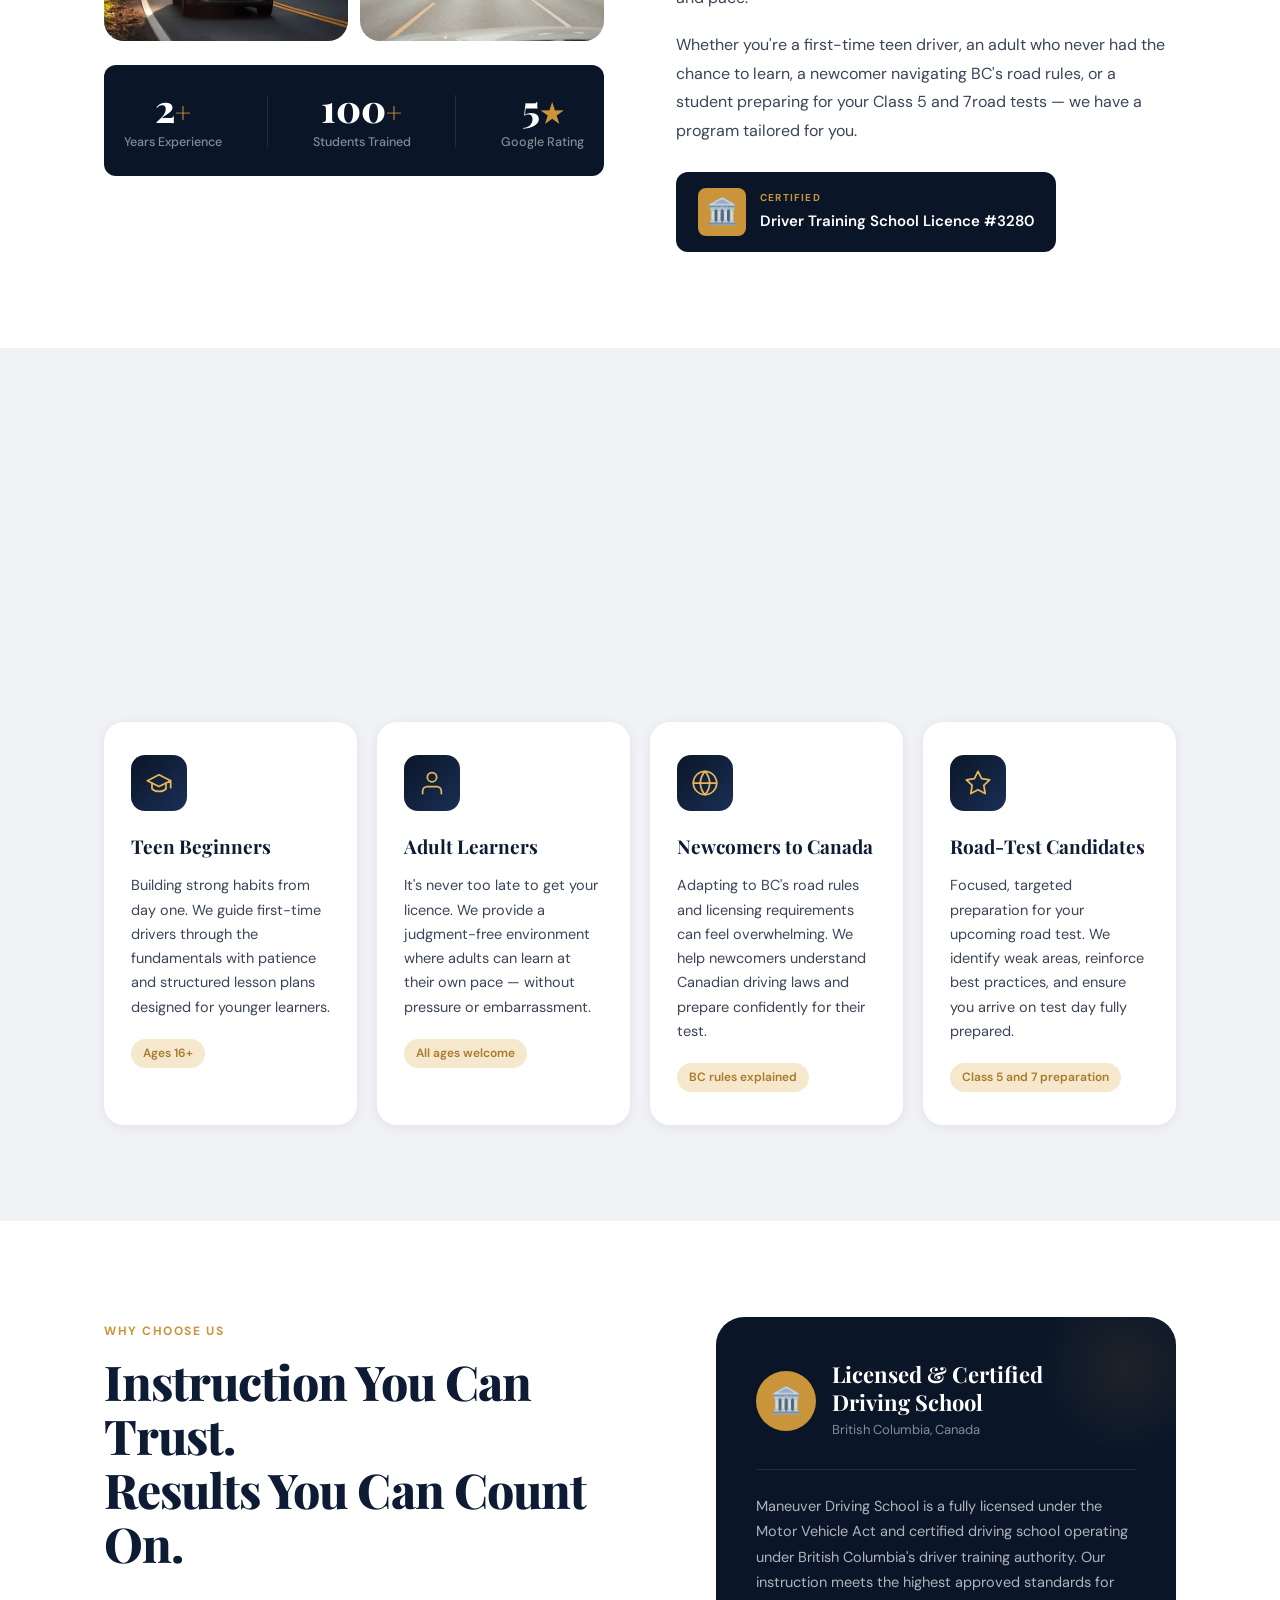
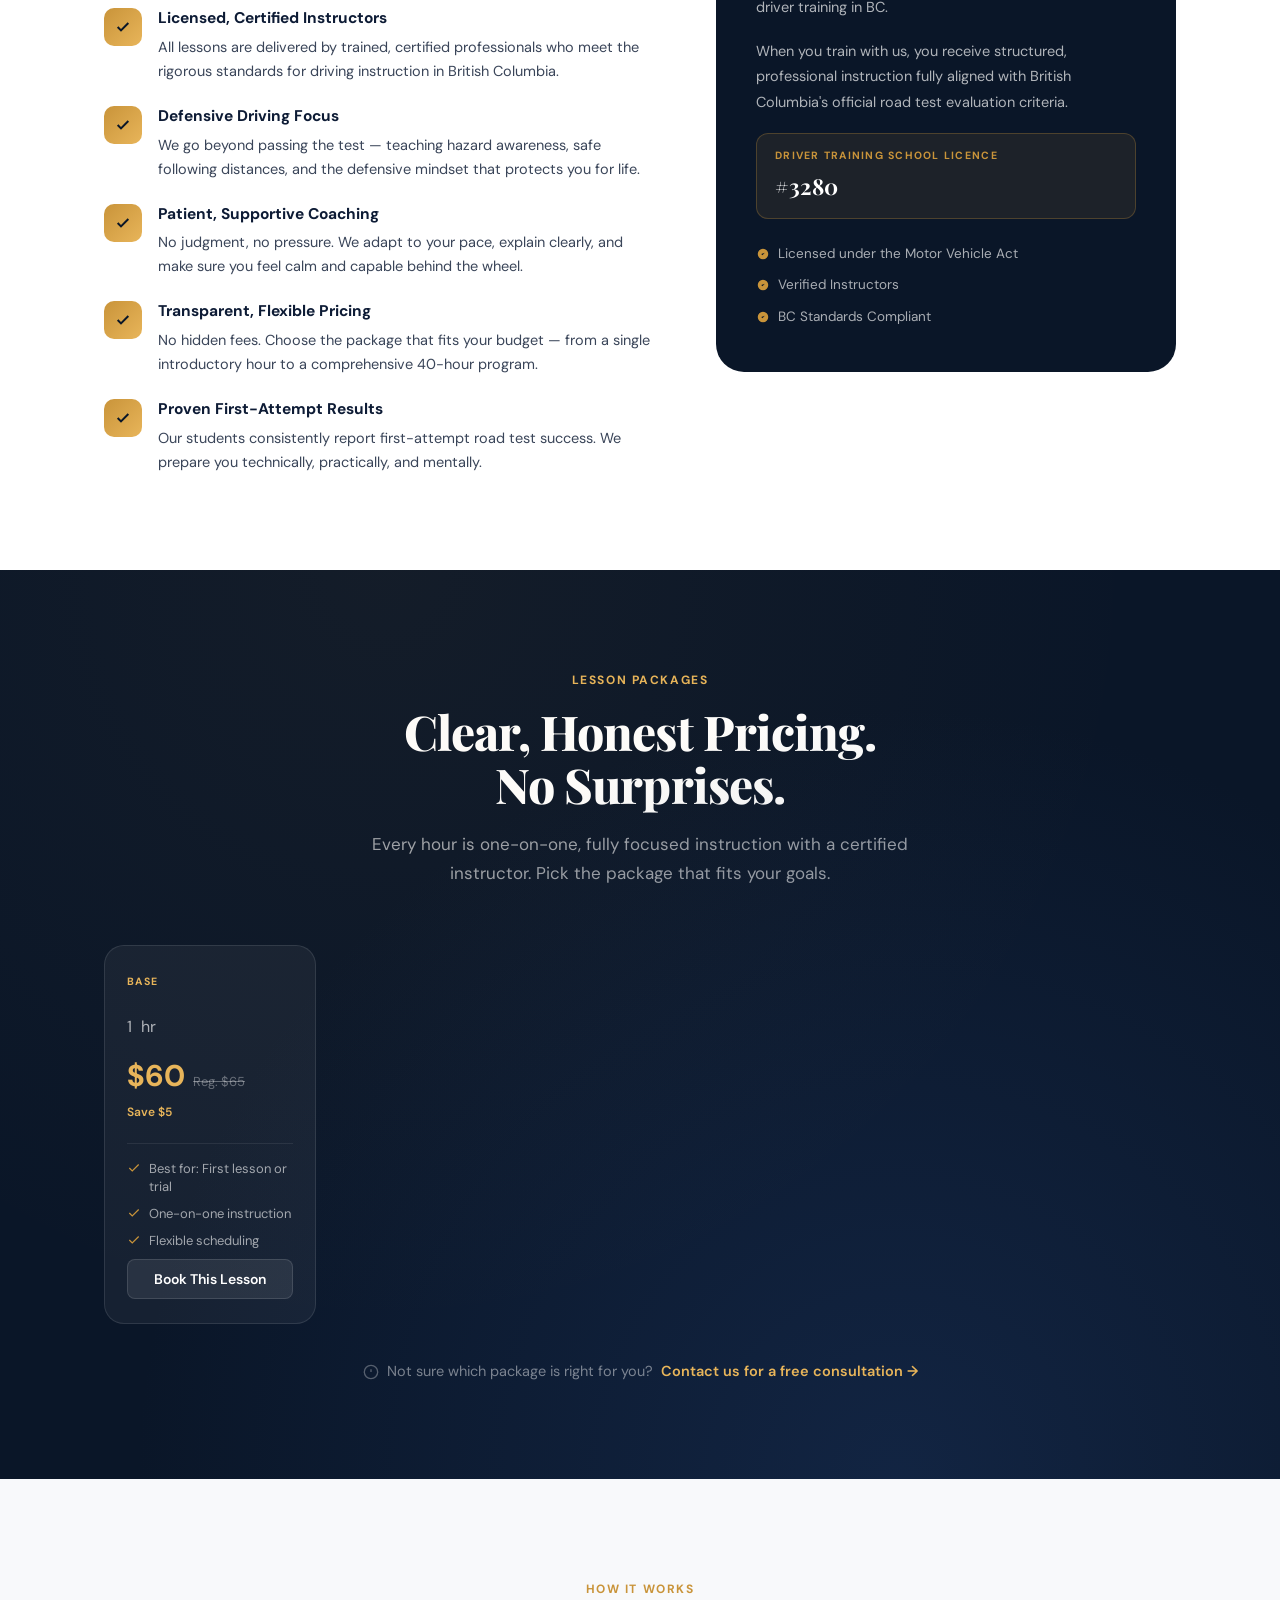
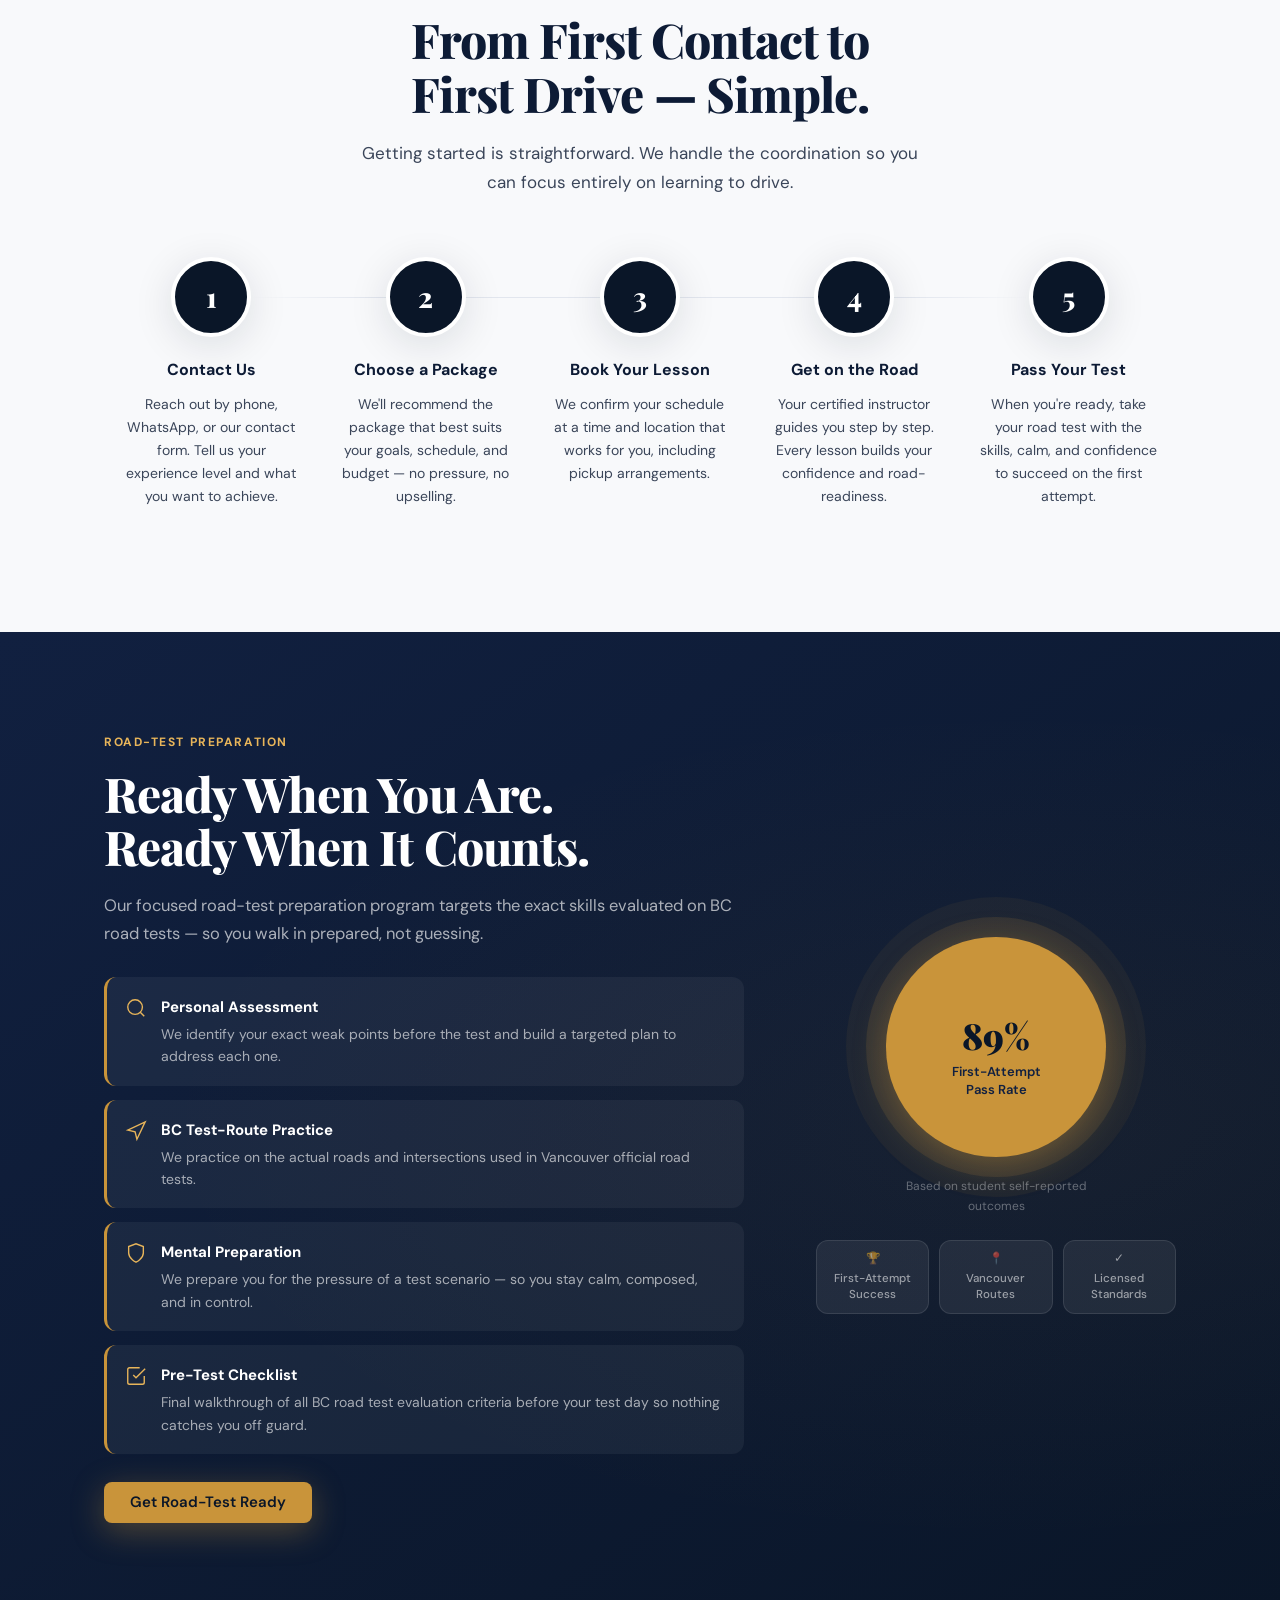
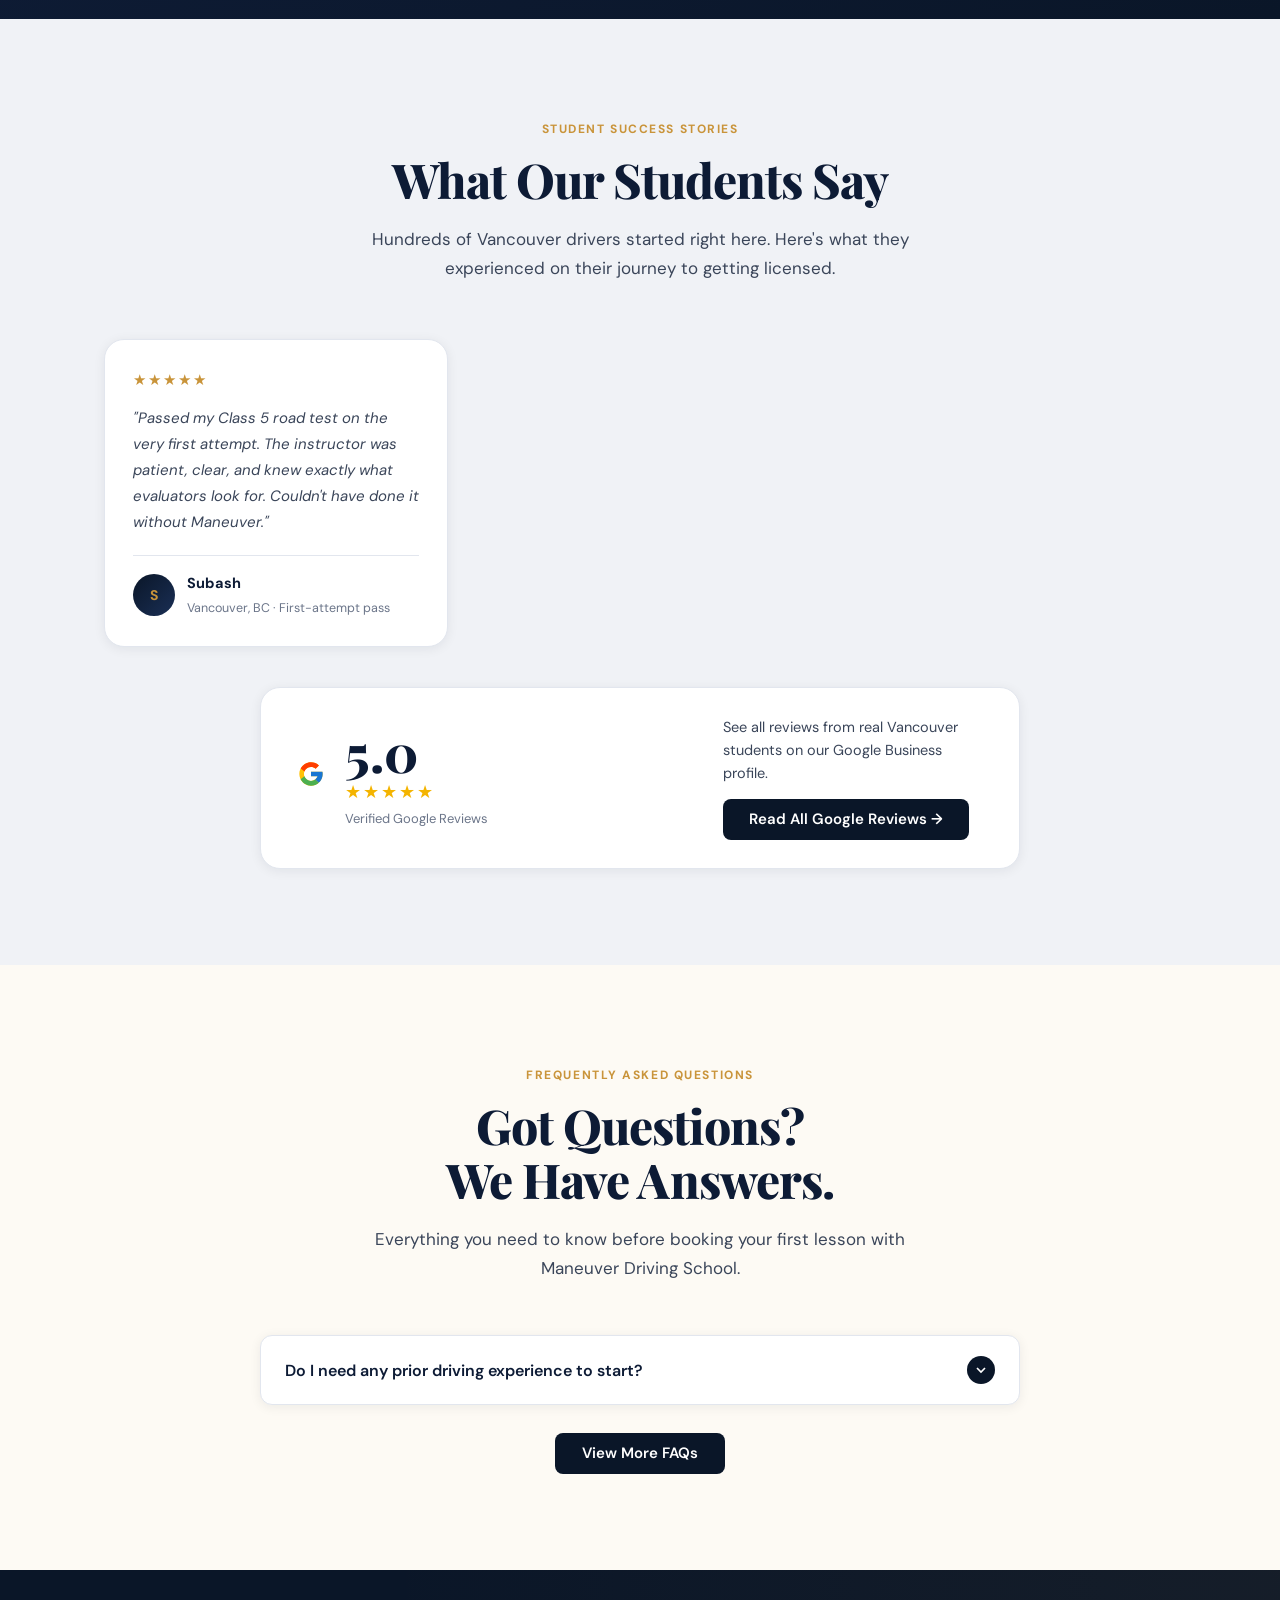
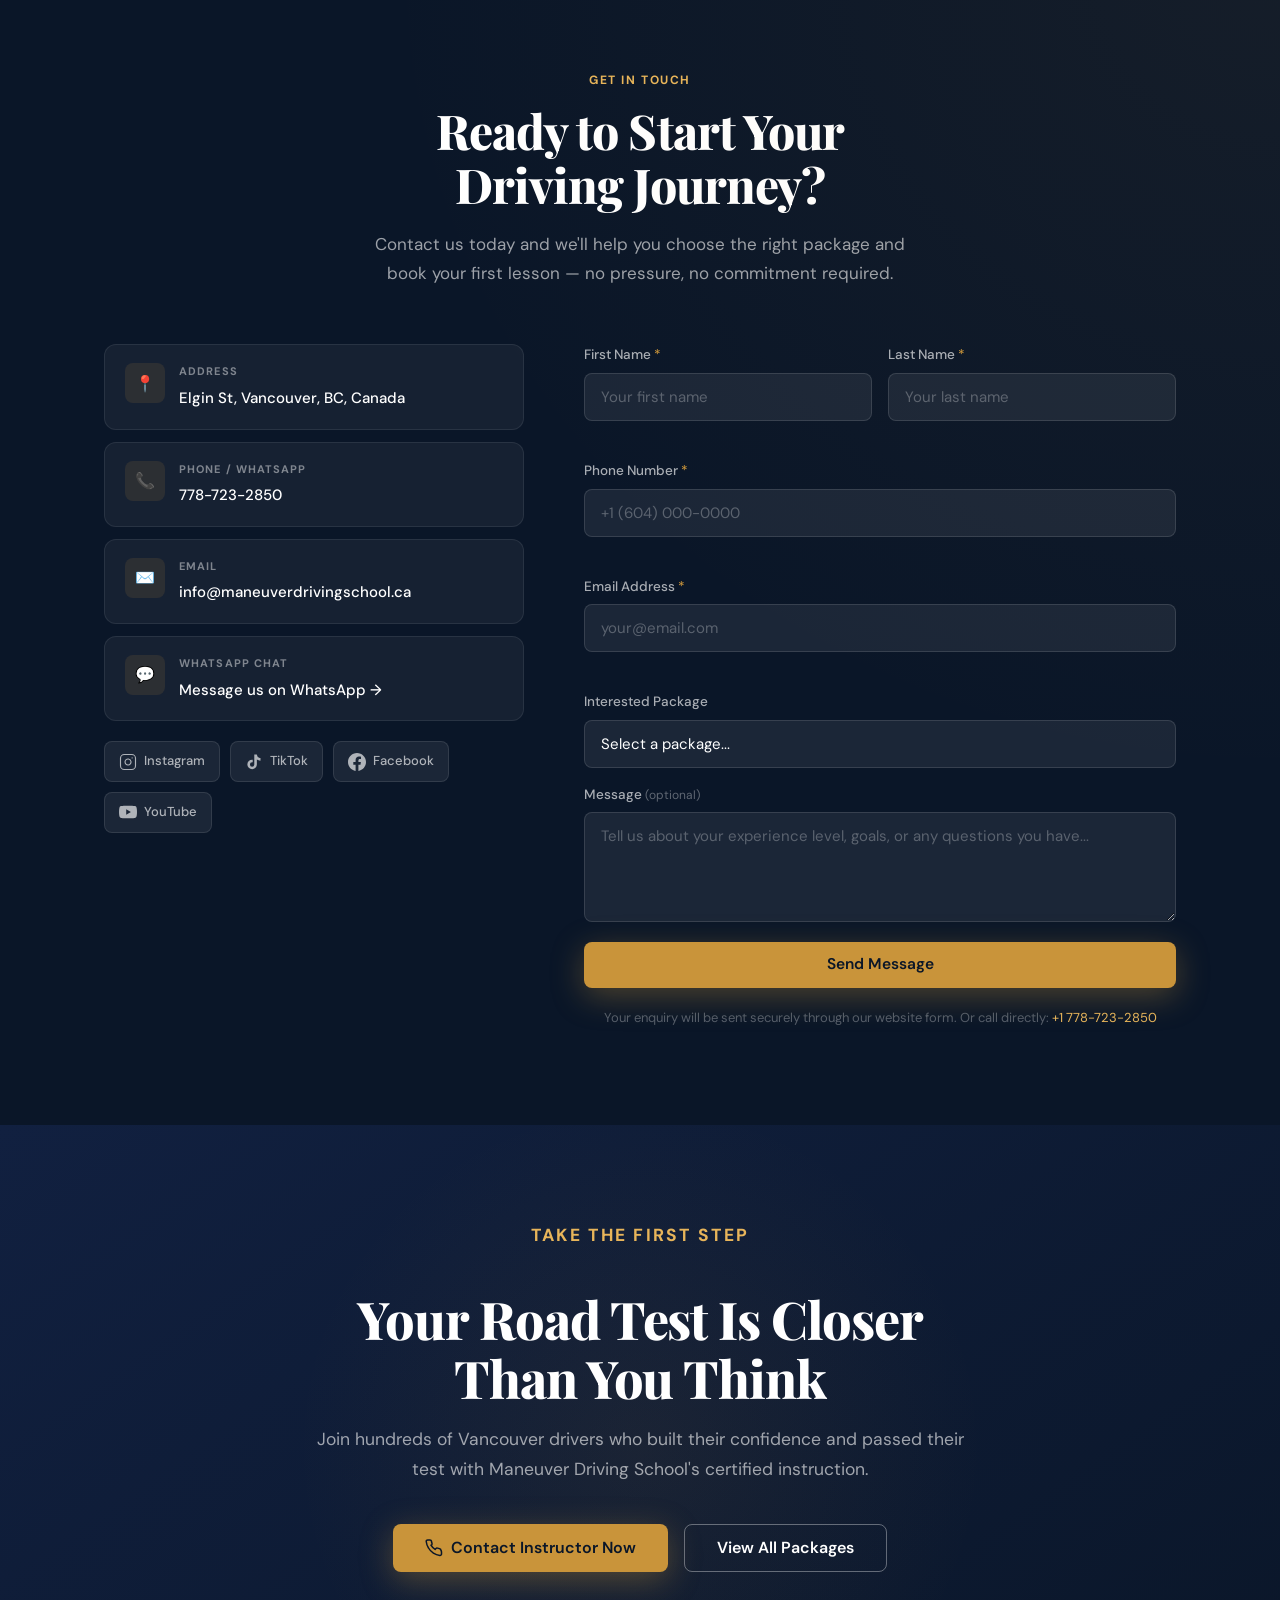
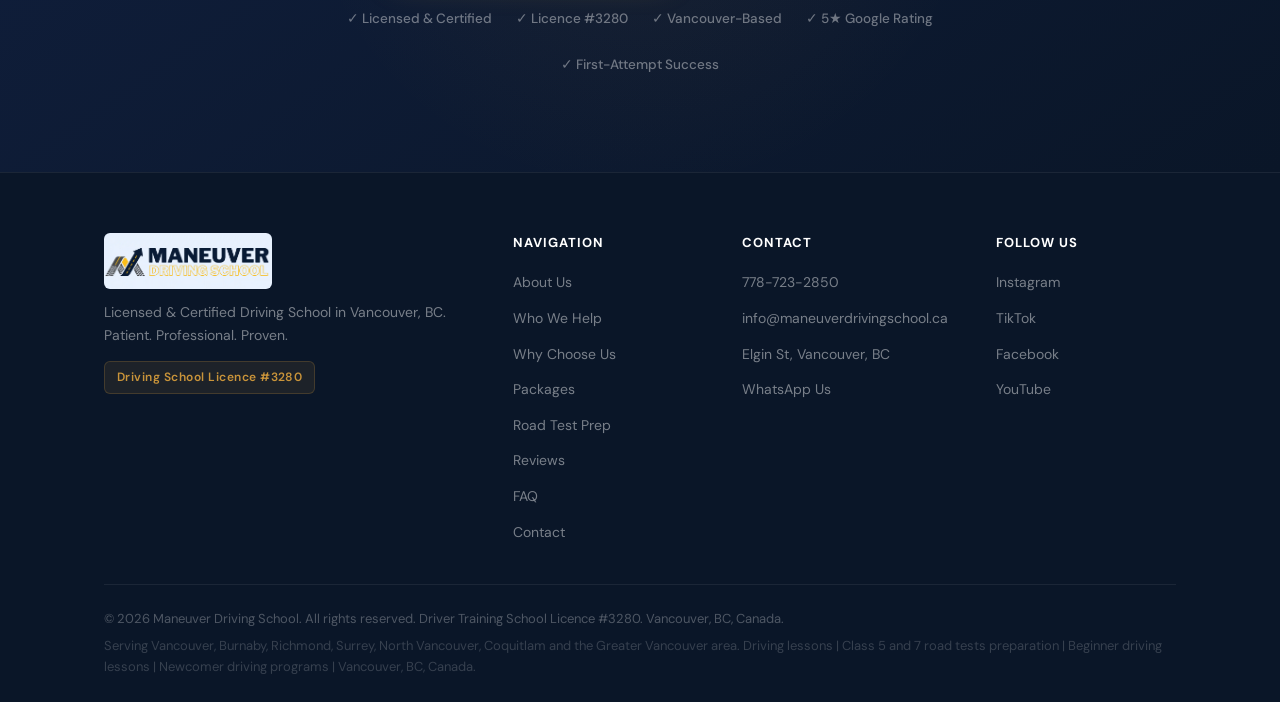
==== commit 6d907686: "government license update" ====
--- a/index.html
+++ b/index.html
@@ -613,7 +613,7 @@
       <div class="trust-strip">
         <div class="trust-strip-inner">
           <div class="ts-item">
-            <span class="ts-dot"></span> Government-Licensed School
+            <span class="ts-dot"></span> Licensed under the Motor Vehicle Act
           </div>
           <div class="ts-divider"></div>
           <div class="ts-item">
@@ -700,11 +700,11 @@
                 to pass a test, but the road awareness to drive safely for life.
               </p>
               <p class="about-body">
-                Based in Vancouver, BC, we are a fully licensed and
-                government-certified driving school serving students across the
-                city and surrounding areas. Our professional instructors bring
-                patience, structure, and real-world expertise to every lesson —
-                meeting each student at their own level and pace.
+                Based in Vancouver, BC, we are a fully licensed and certified
+                driving school serving students across the city and surrounding
+                areas. Our professional instructors bring patience, structure,
+                and real-world expertise to every lesson — meeting each student
+                at their own level and pace.
               </p>
               <p class="about-body">
                 Whether you're a first-time teen driver, an adult who never had
@@ -872,8 +872,8 @@
                     <h4>Licensed, Certified Instructors</h4>
                     <p>
                       All lessons are delivered by trained, certified
-                      professionals who meet the government's rigorous standards
-                      for driving instruction in British Columbia.
+                      professionals who meet the rigorous standards for driving
+                      instruction in British Columbia.
                     </p>
                   </div>
                 </div>
@@ -978,8 +978,8 @@
               </div>
               <div class="icc-divider"></div>
               <p class="icc-body">
-                Maneuver Driving School is a fully licensed and
-                government-certified driving school operating under British
+                Maneuver Driving School is a fully licensed under the Motor
+                Vehicle Act and certified driving school operating under British
                 Columbia's driver training authority. Our instruction meets the
                 highest approved standards for driver training in BC.
               </p>
@@ -1007,7 +1007,7 @@
                     <path
                       d="M9 12l2 2 4-4m6 2a9 9 0 11-18 0 9 9 0 0118 0z"
                     /></svg
-                  >Government Approved
+                  >Licensed under the Motor Vehicle Act
                 </div>
                 <div class="icc-trust-item">
                   <svg
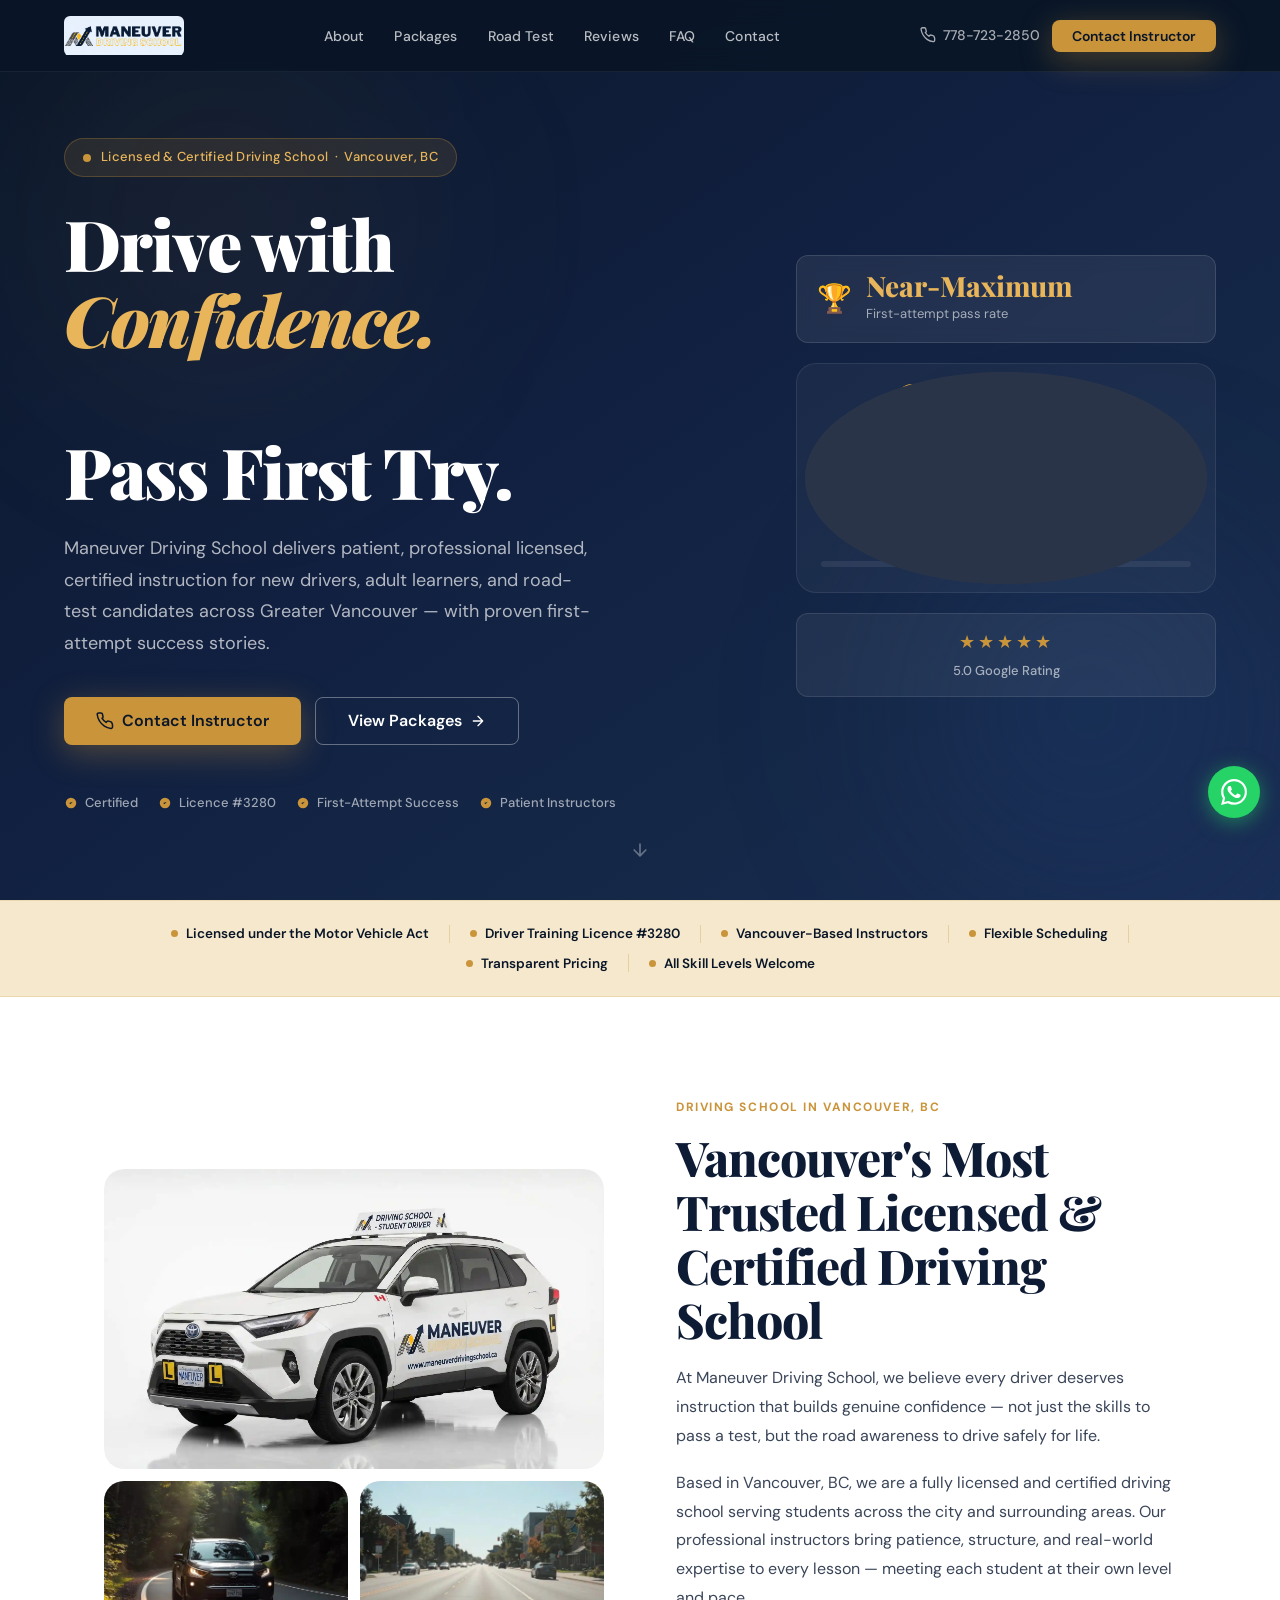
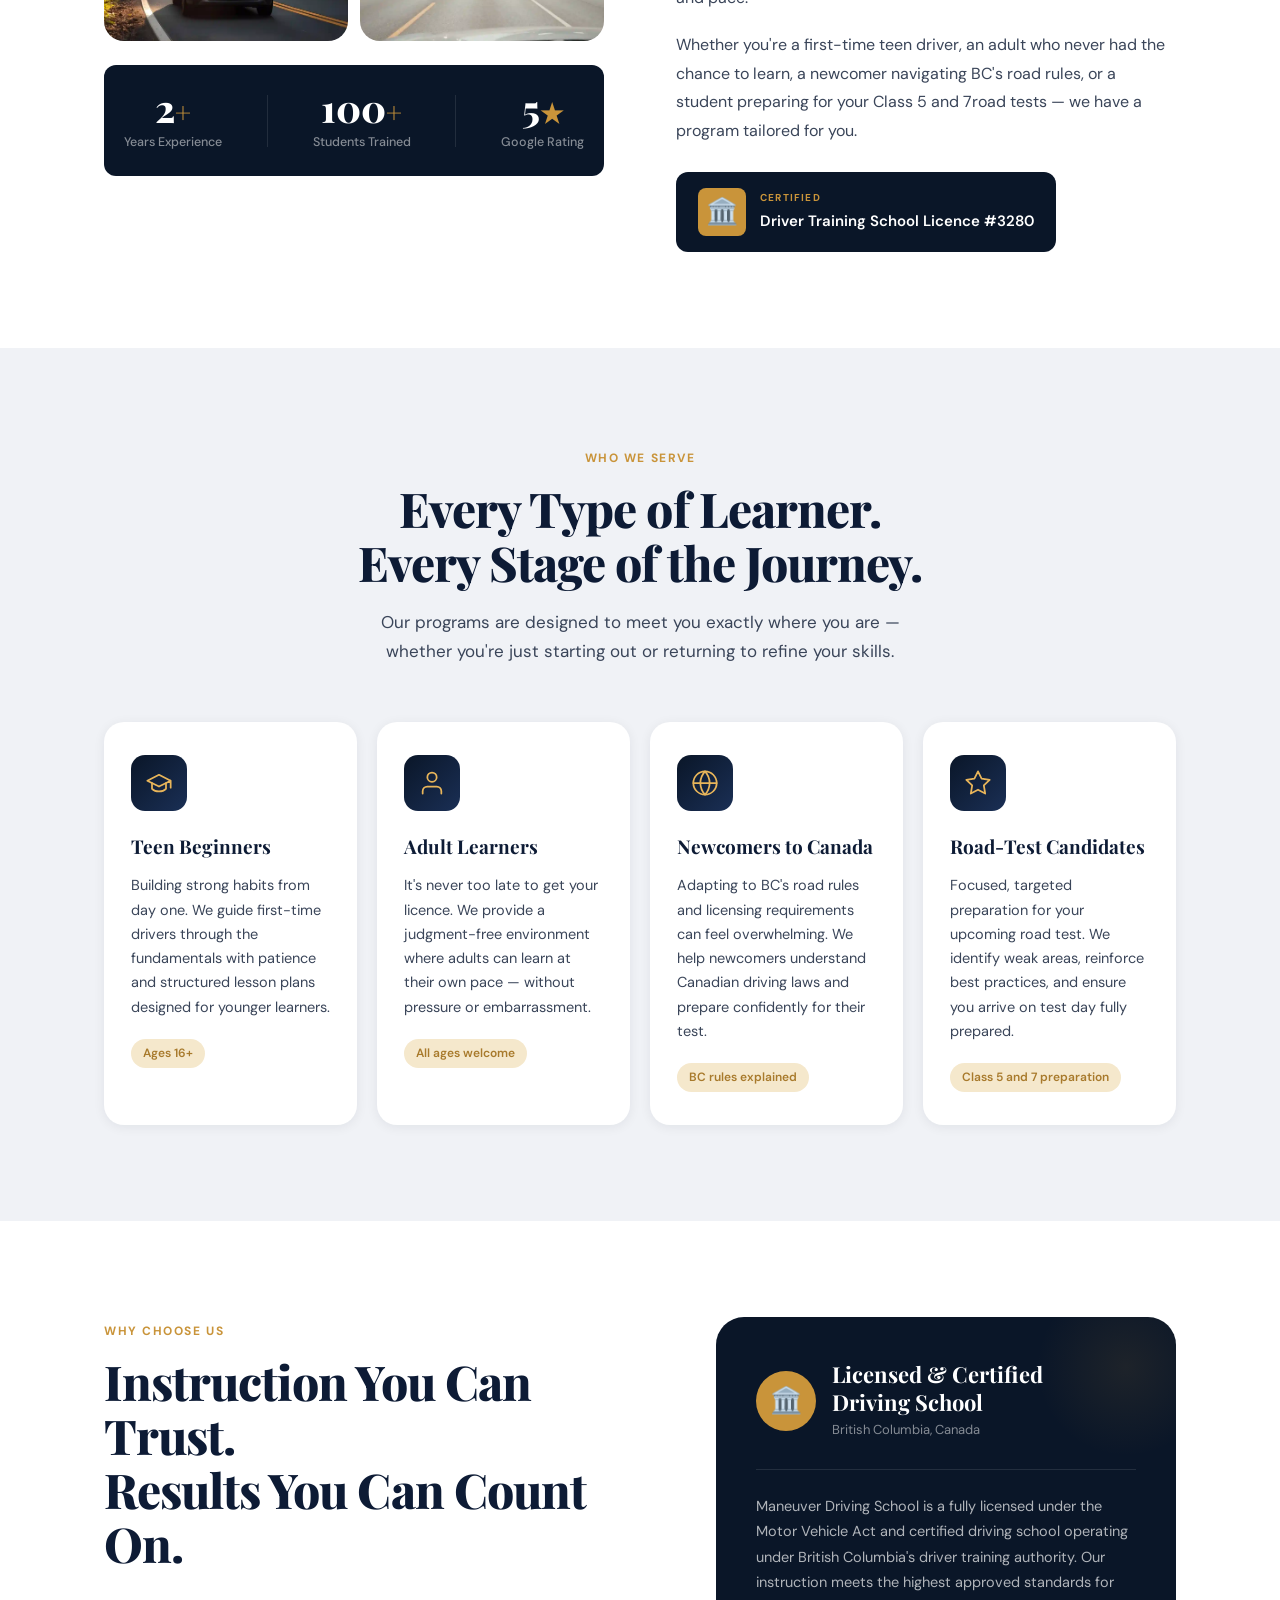
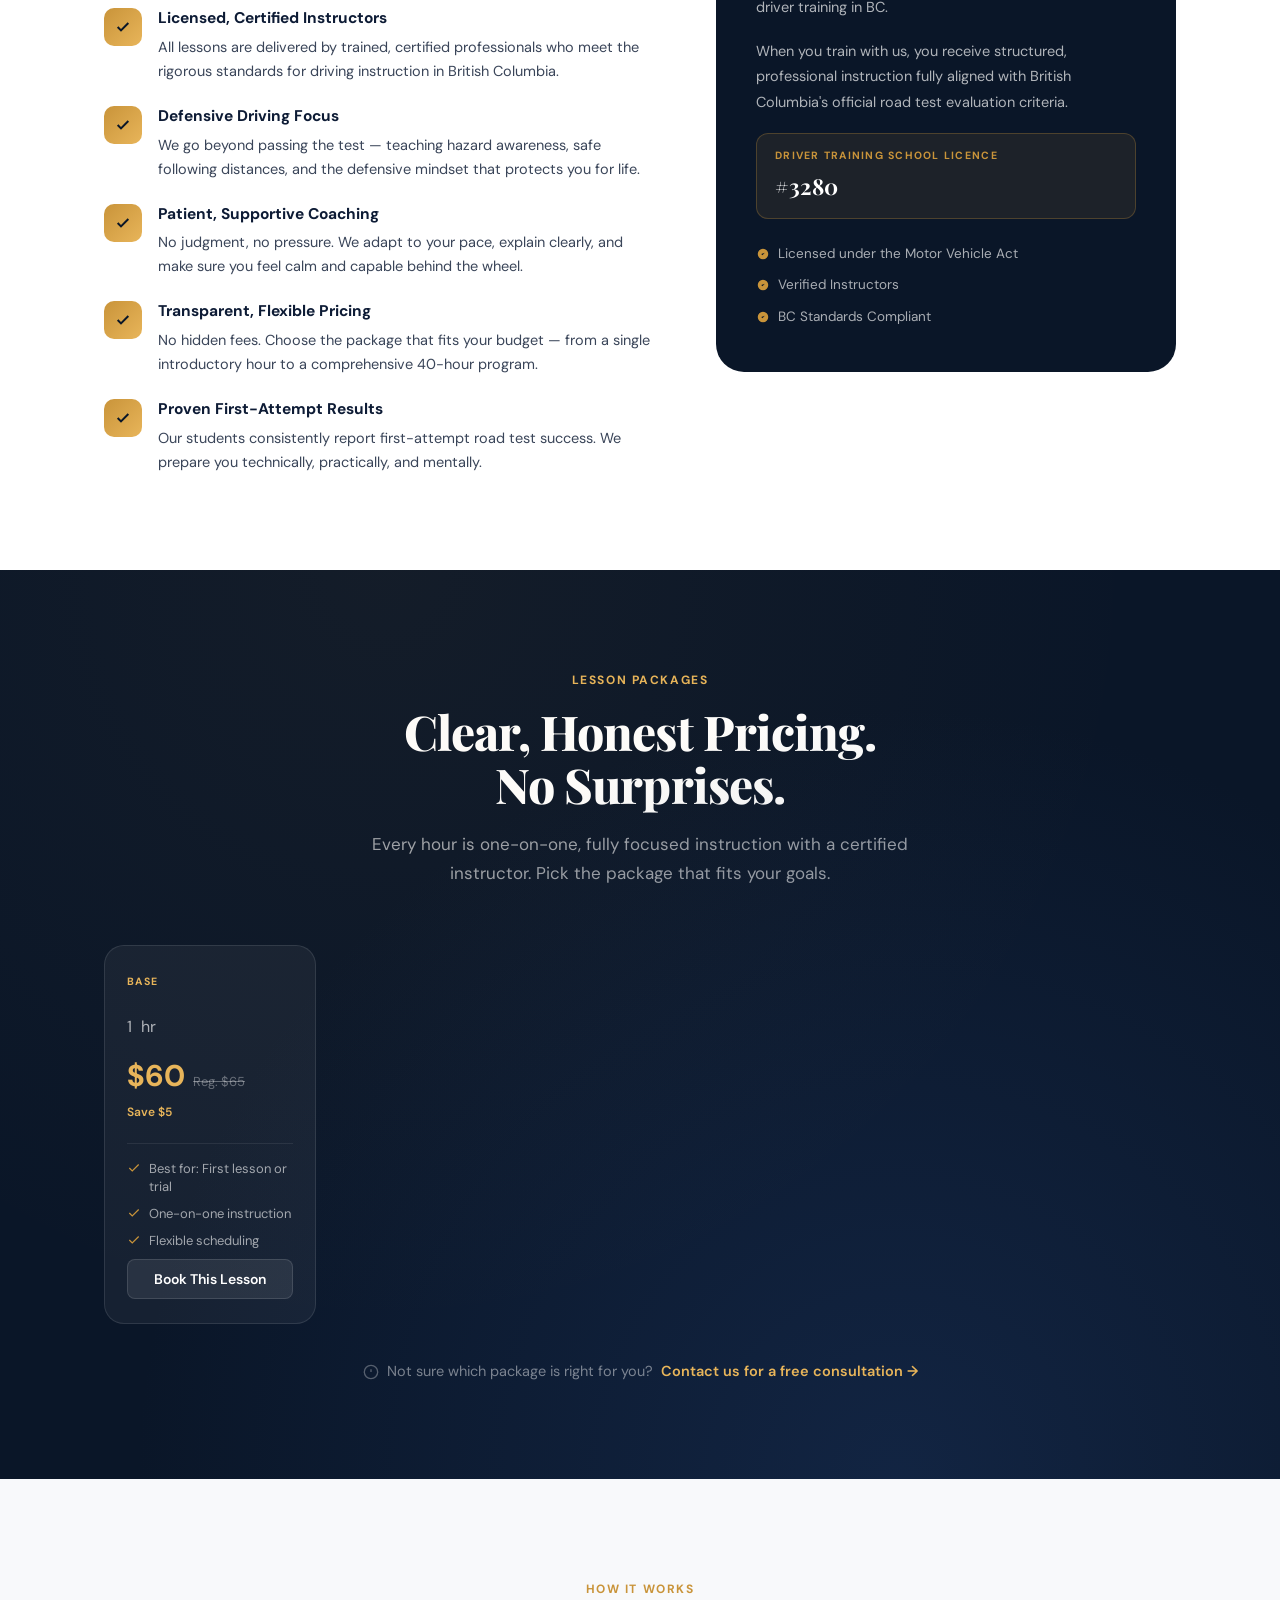
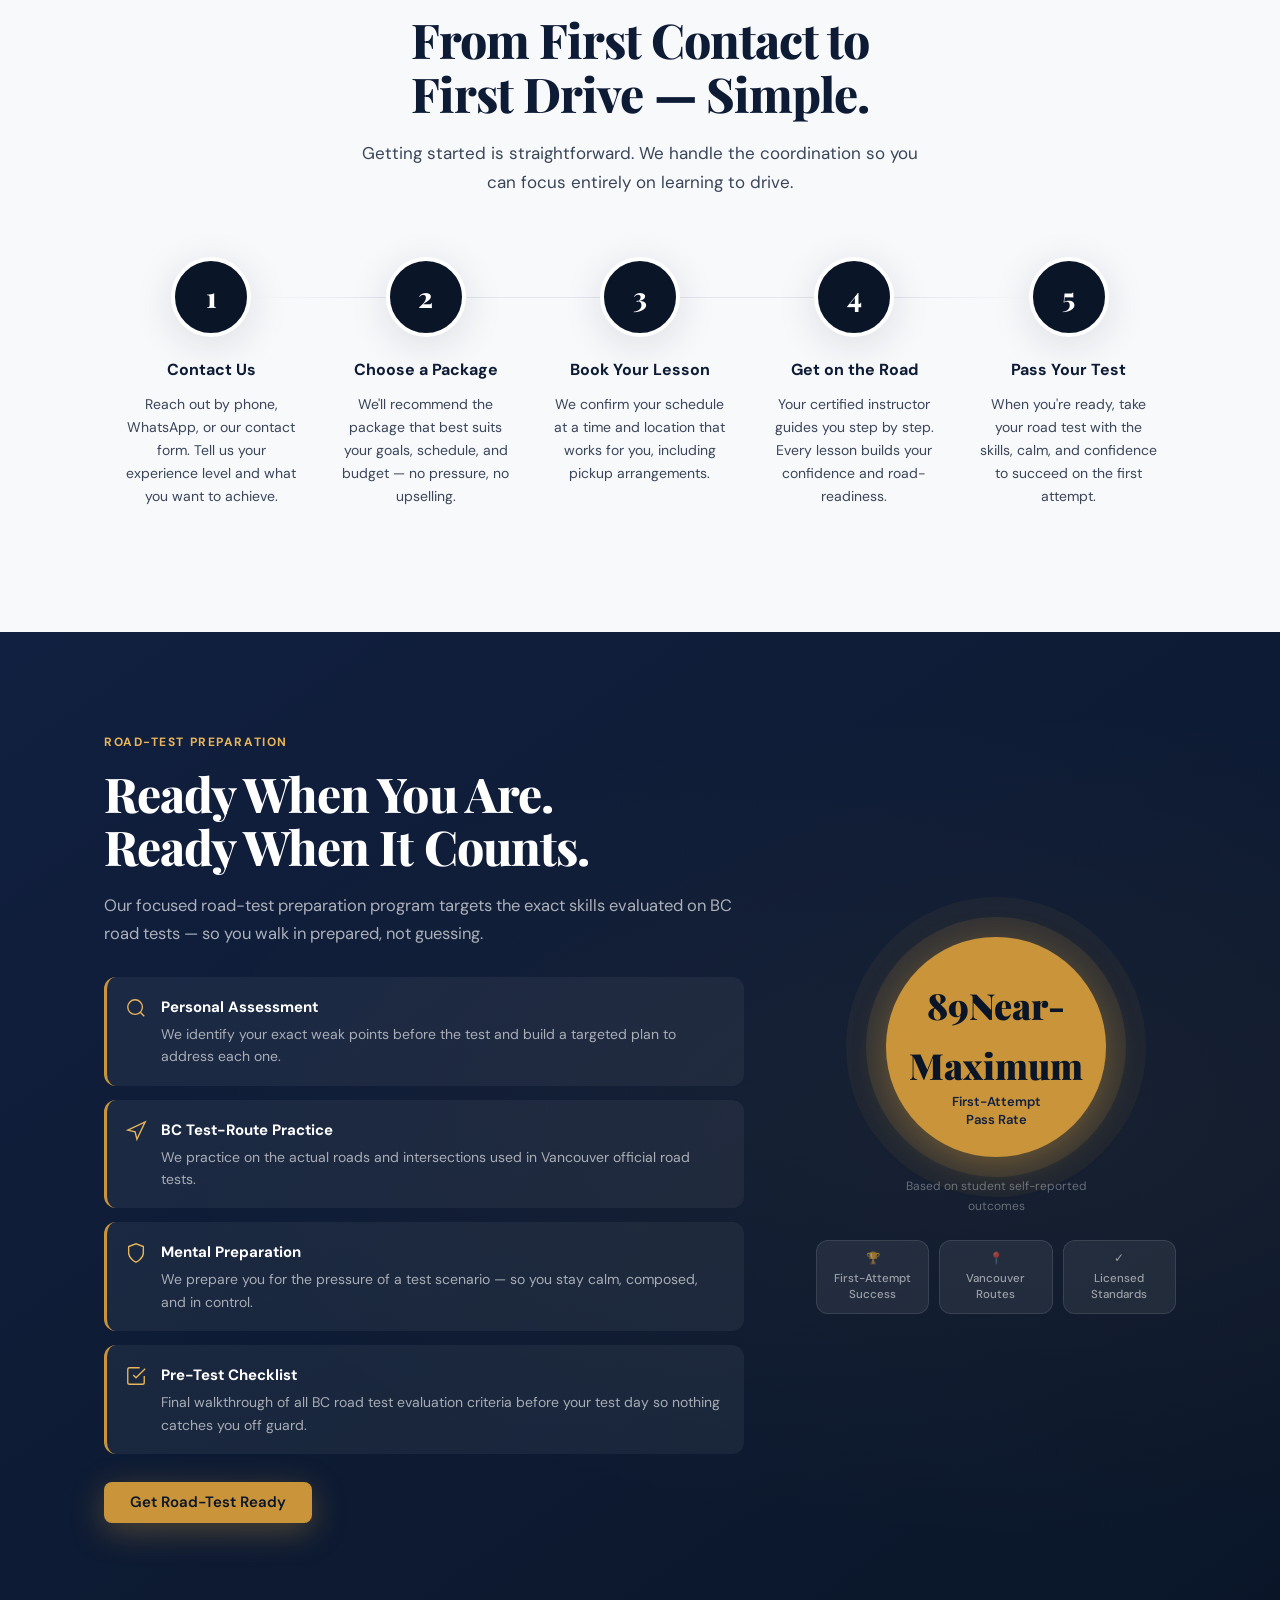
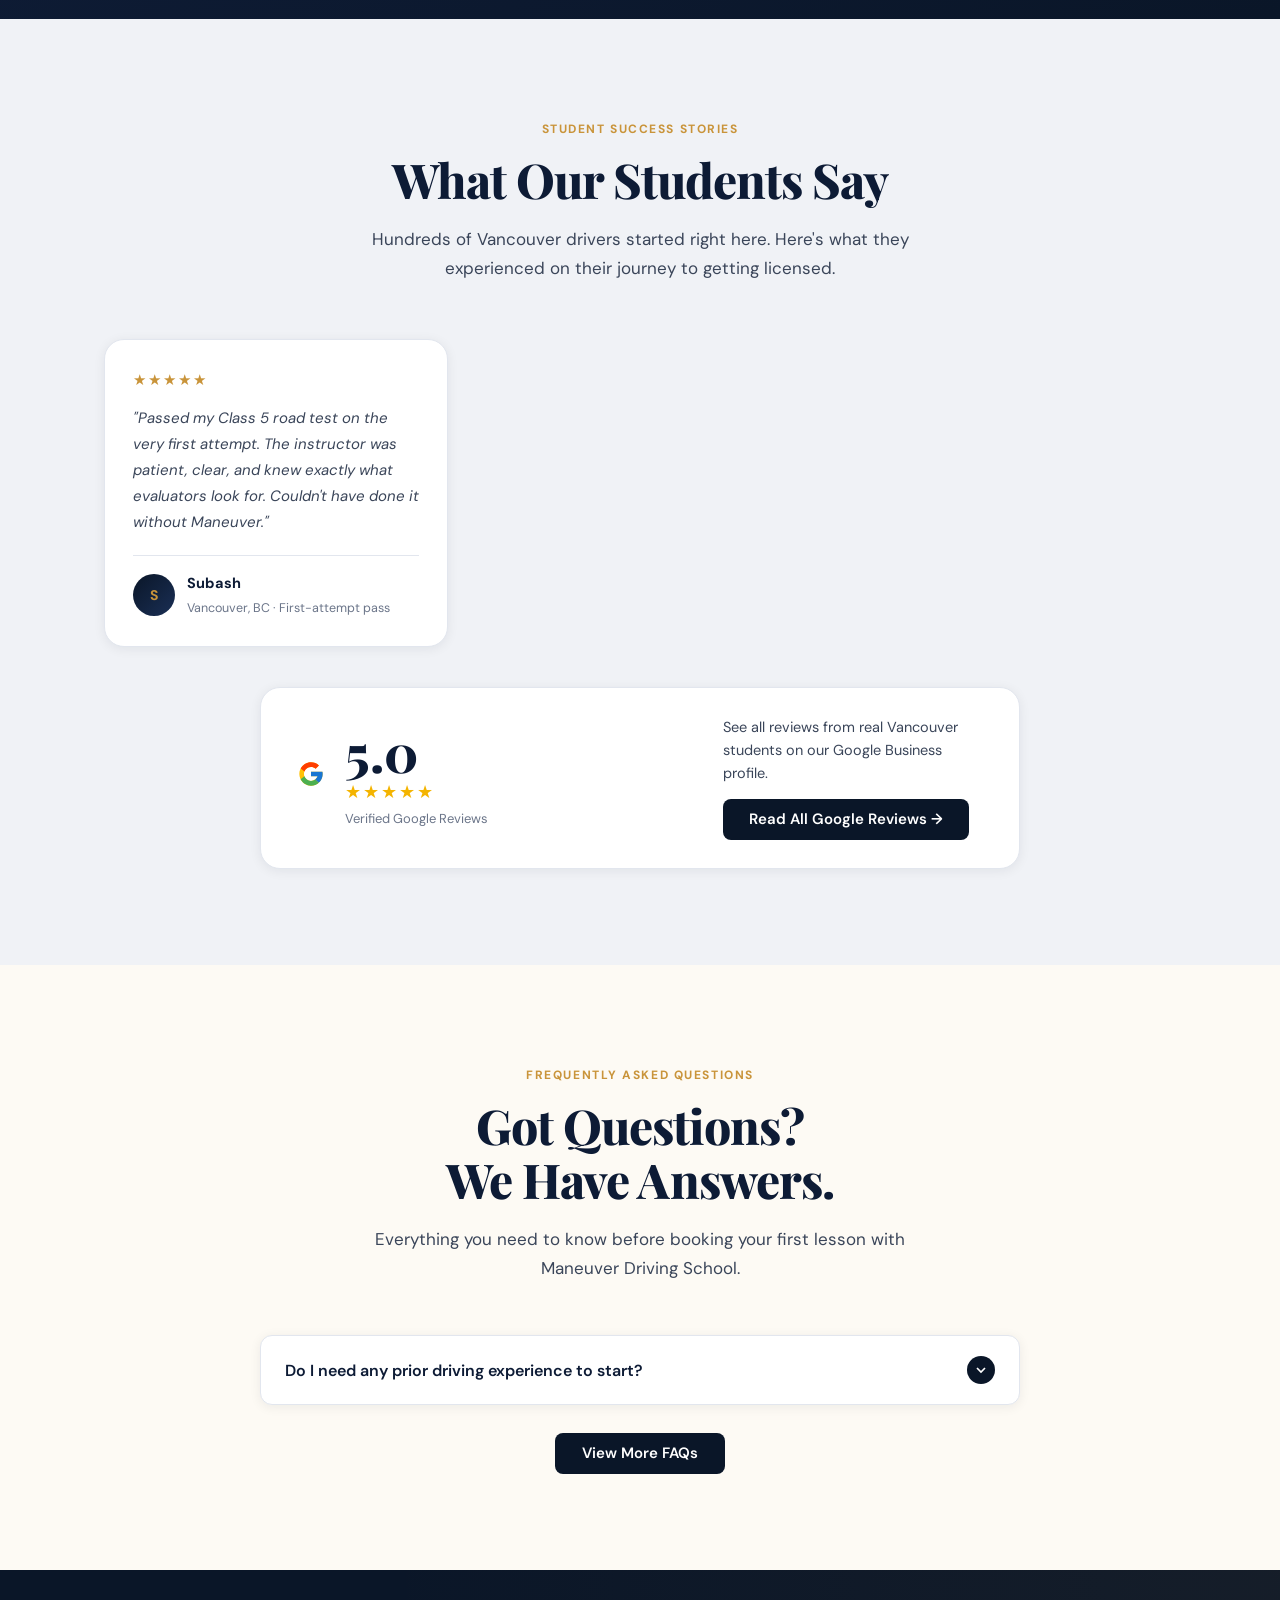
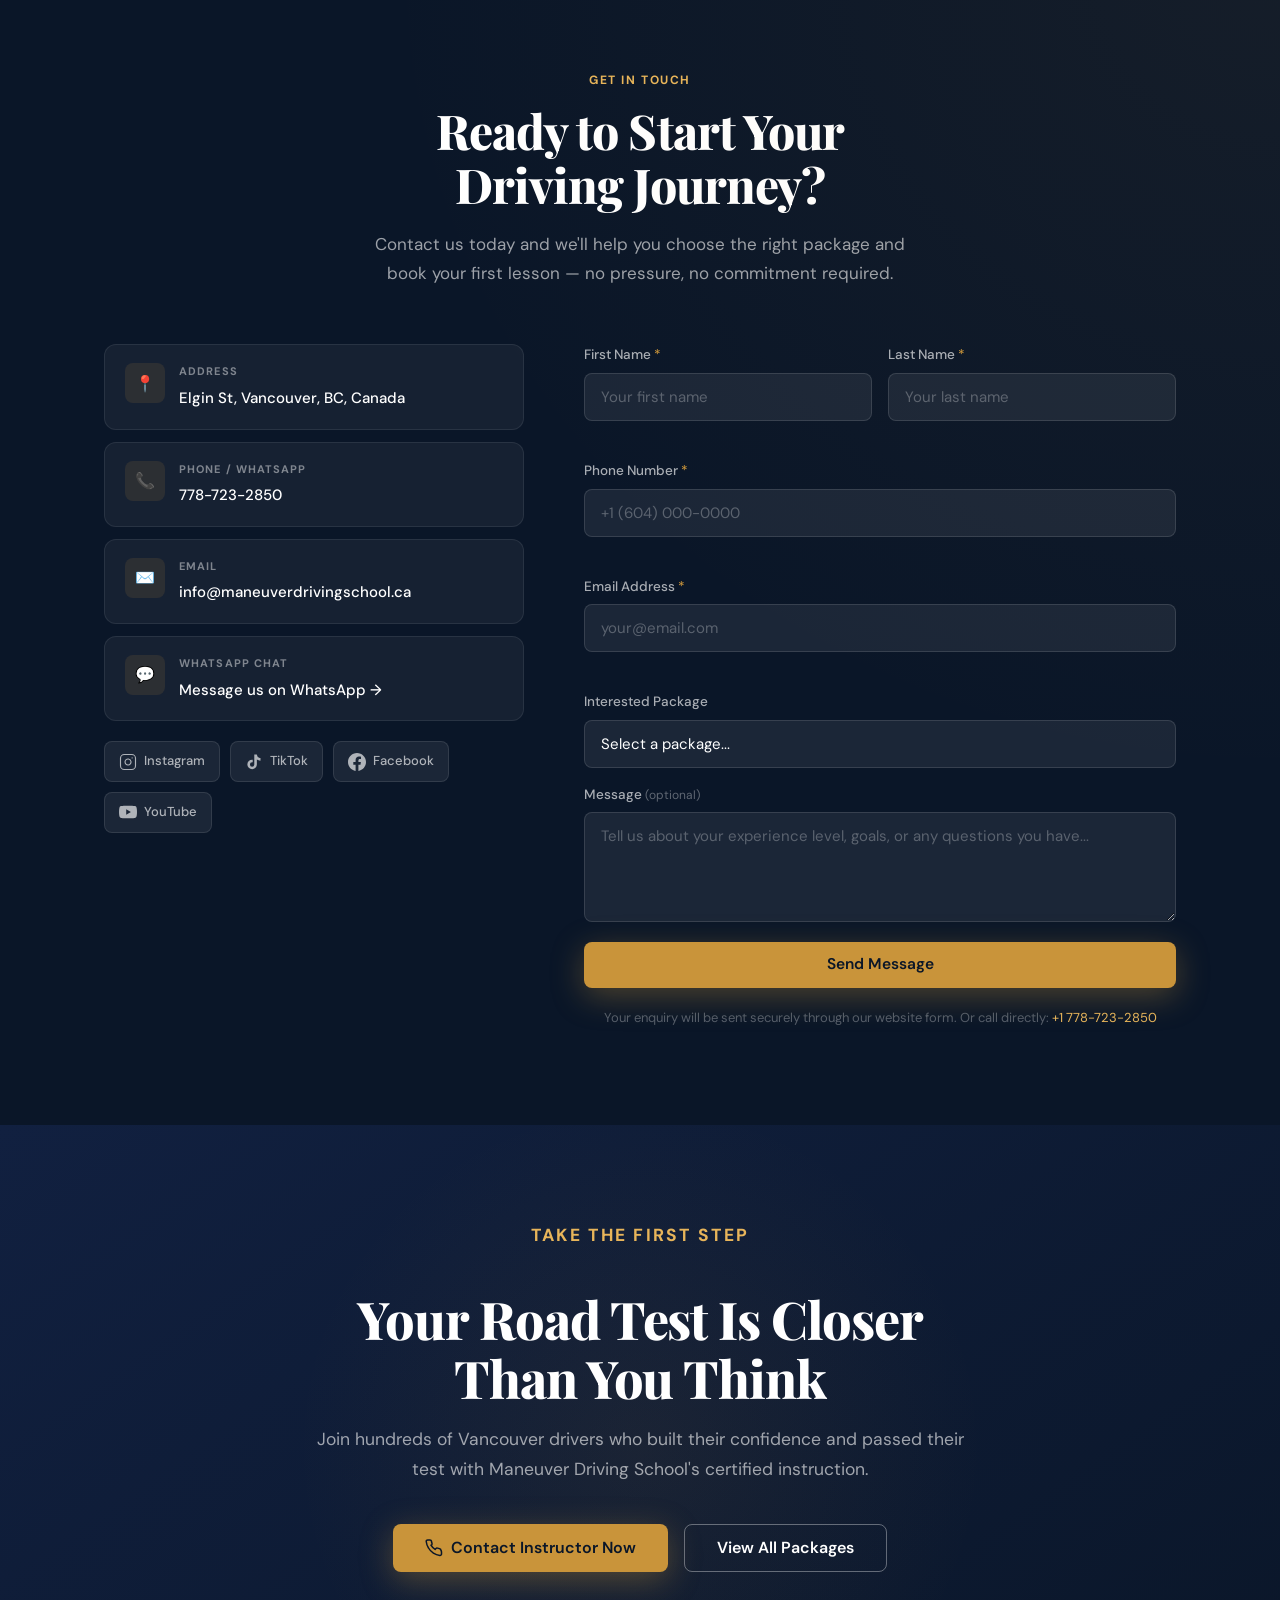
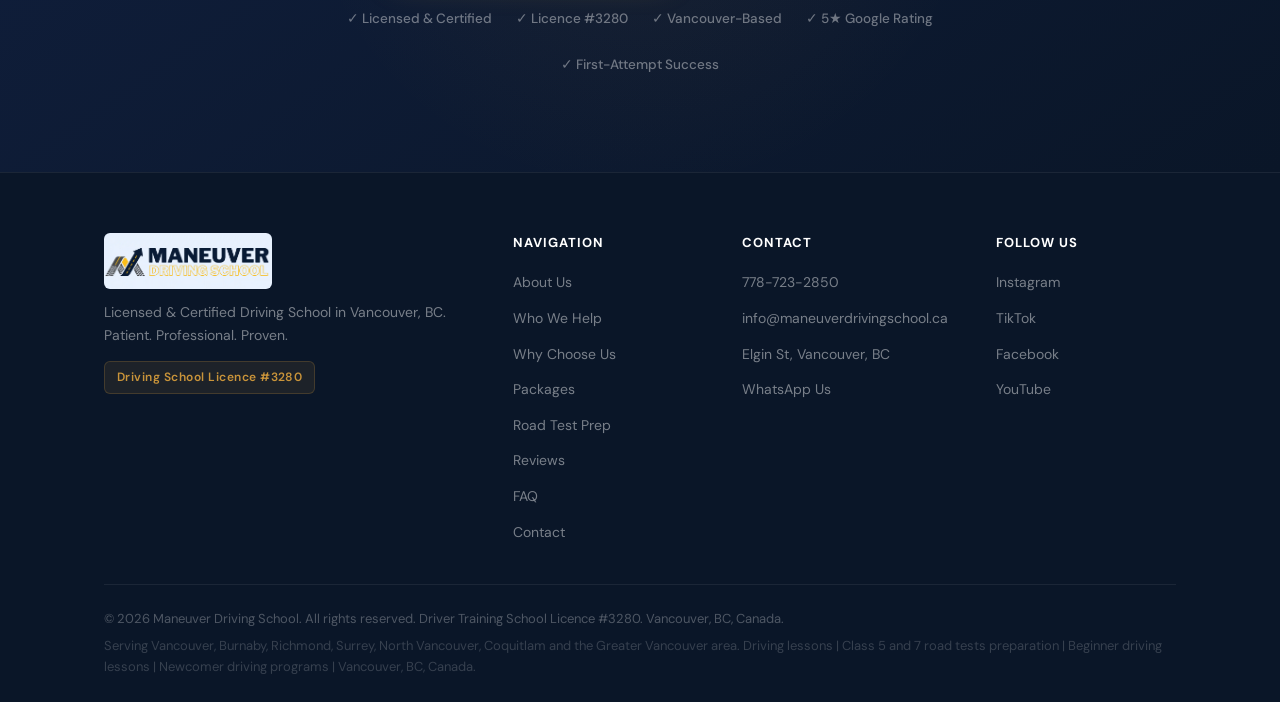
==== commit 1281ec77: "Update index.html" ====
--- a/index.html
+++ b/index.html
@@ -562,7 +562,7 @@
               <div class="hero-card-inner">
                 <div class="hc-icon">🏆</div>
                 <div class="hc-text">
-                  <strong>90%</strong>
+                  <strong>Near-Maximum</strong>
                   <span>First-attempt pass rate</span>
                 </div>
               </div>
@@ -1306,7 +1306,7 @@
             <div class="roadtest-visual reveal-right">
               <div class="pass-rate-circle">
                 <div class="prc-inner">
-                  <div class="prc-num">99<span>%</span></div>
+                  <div class="prc-num"><span>Near-Maximum</span></div>
                   <div class="prc-label">First-Attempt<br />Pass Rate</div>
                 </div>
               </div>
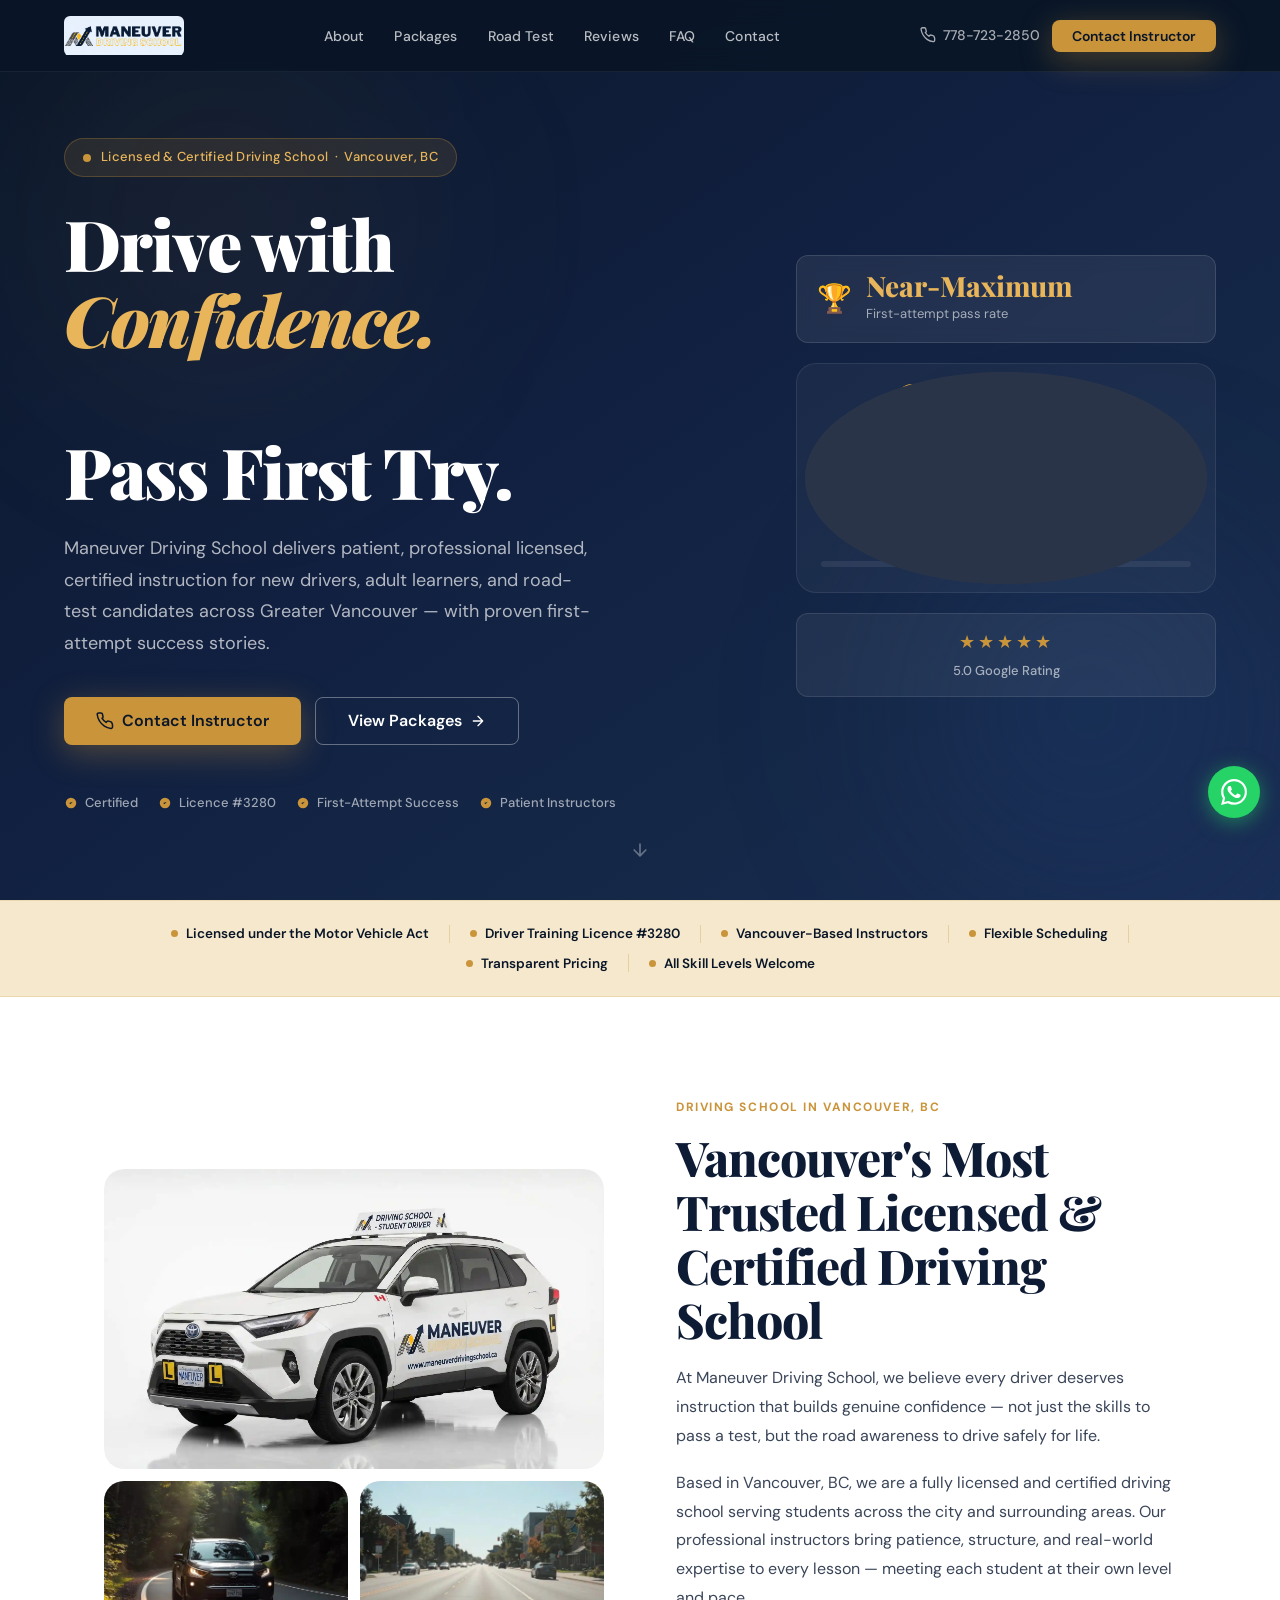
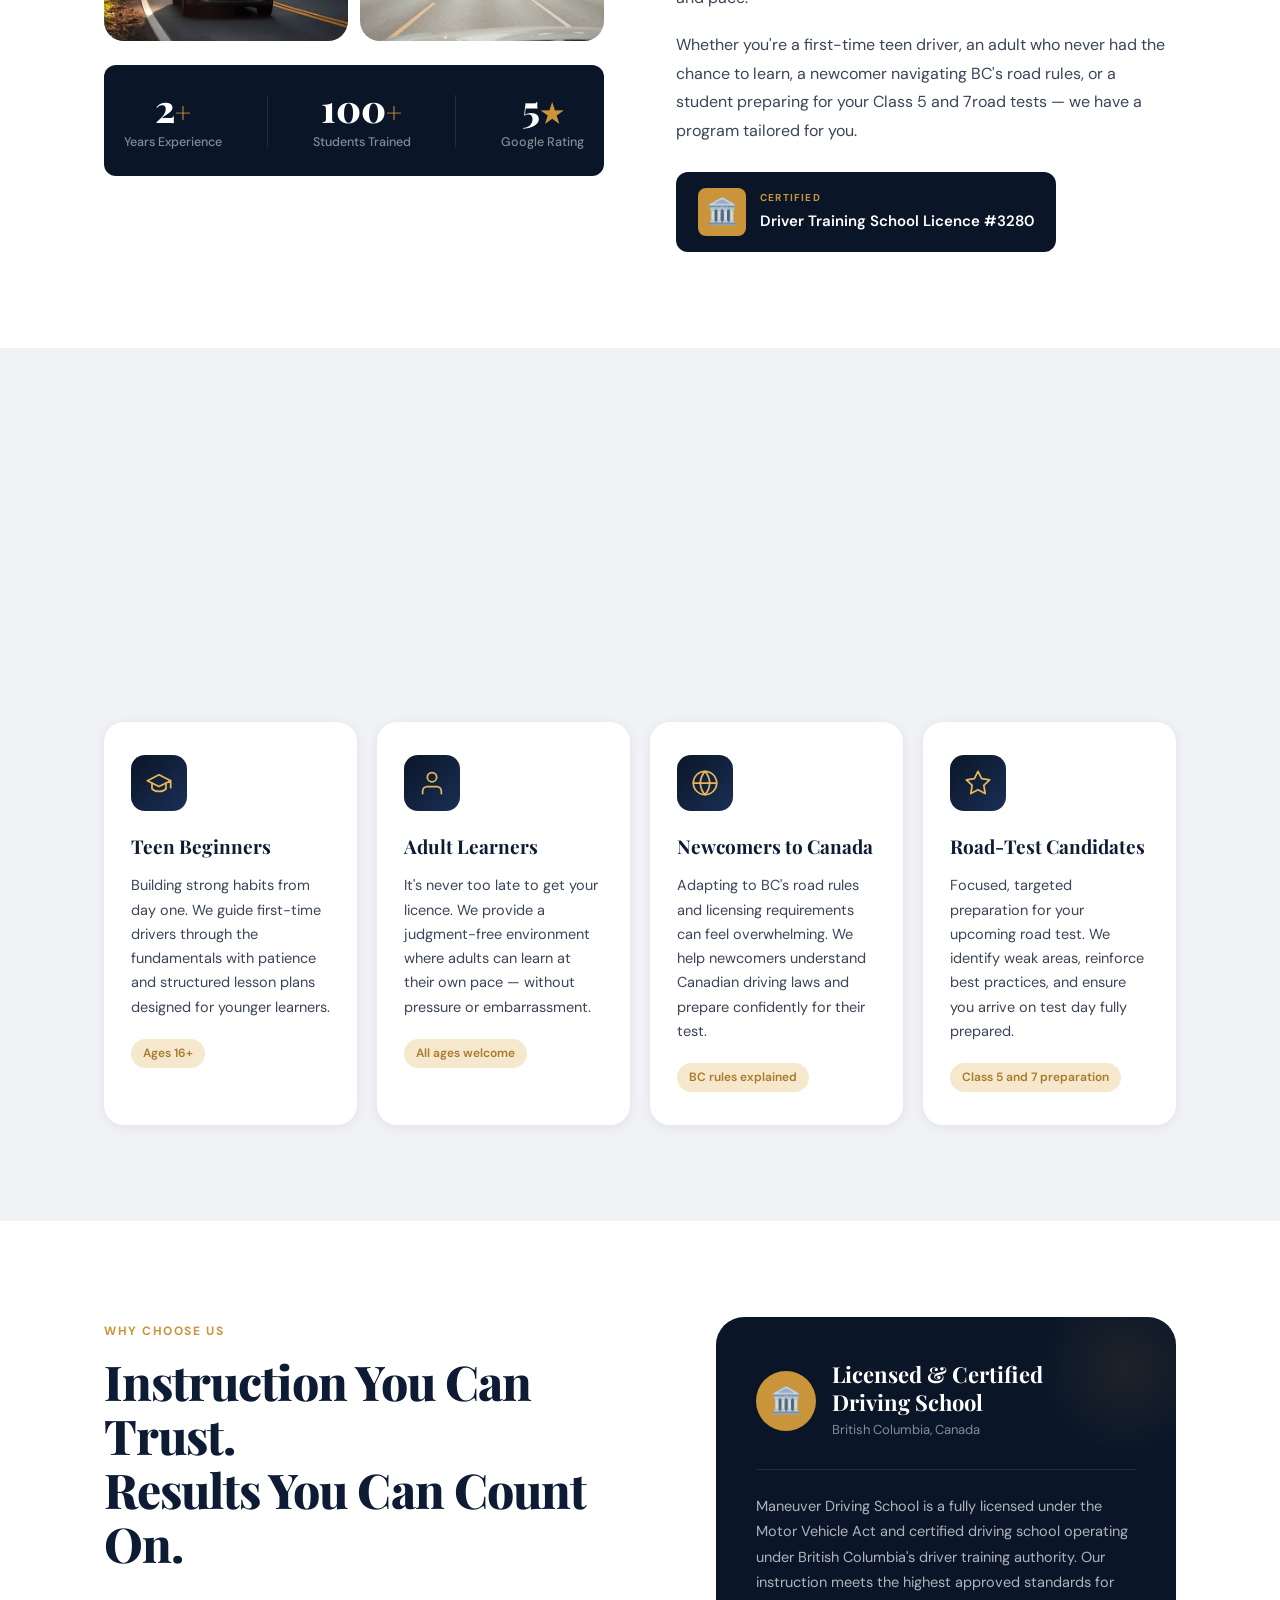
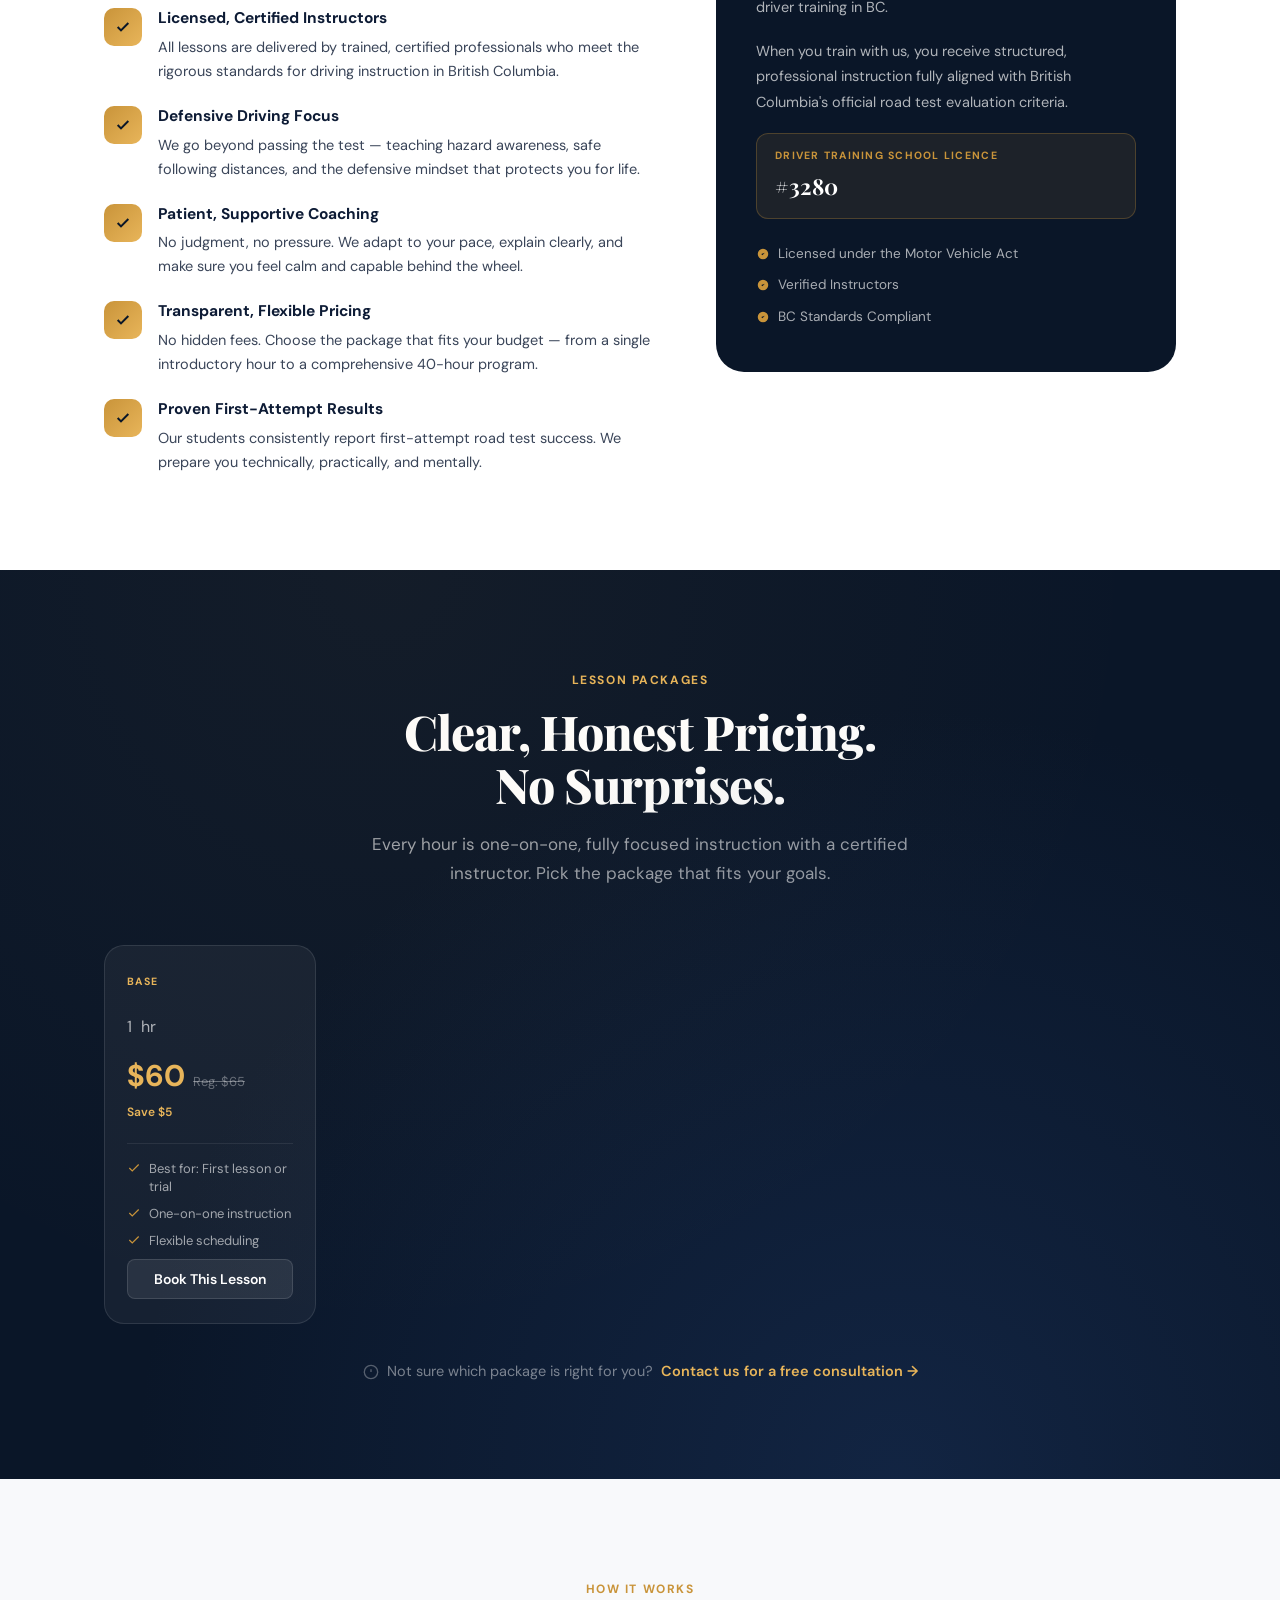
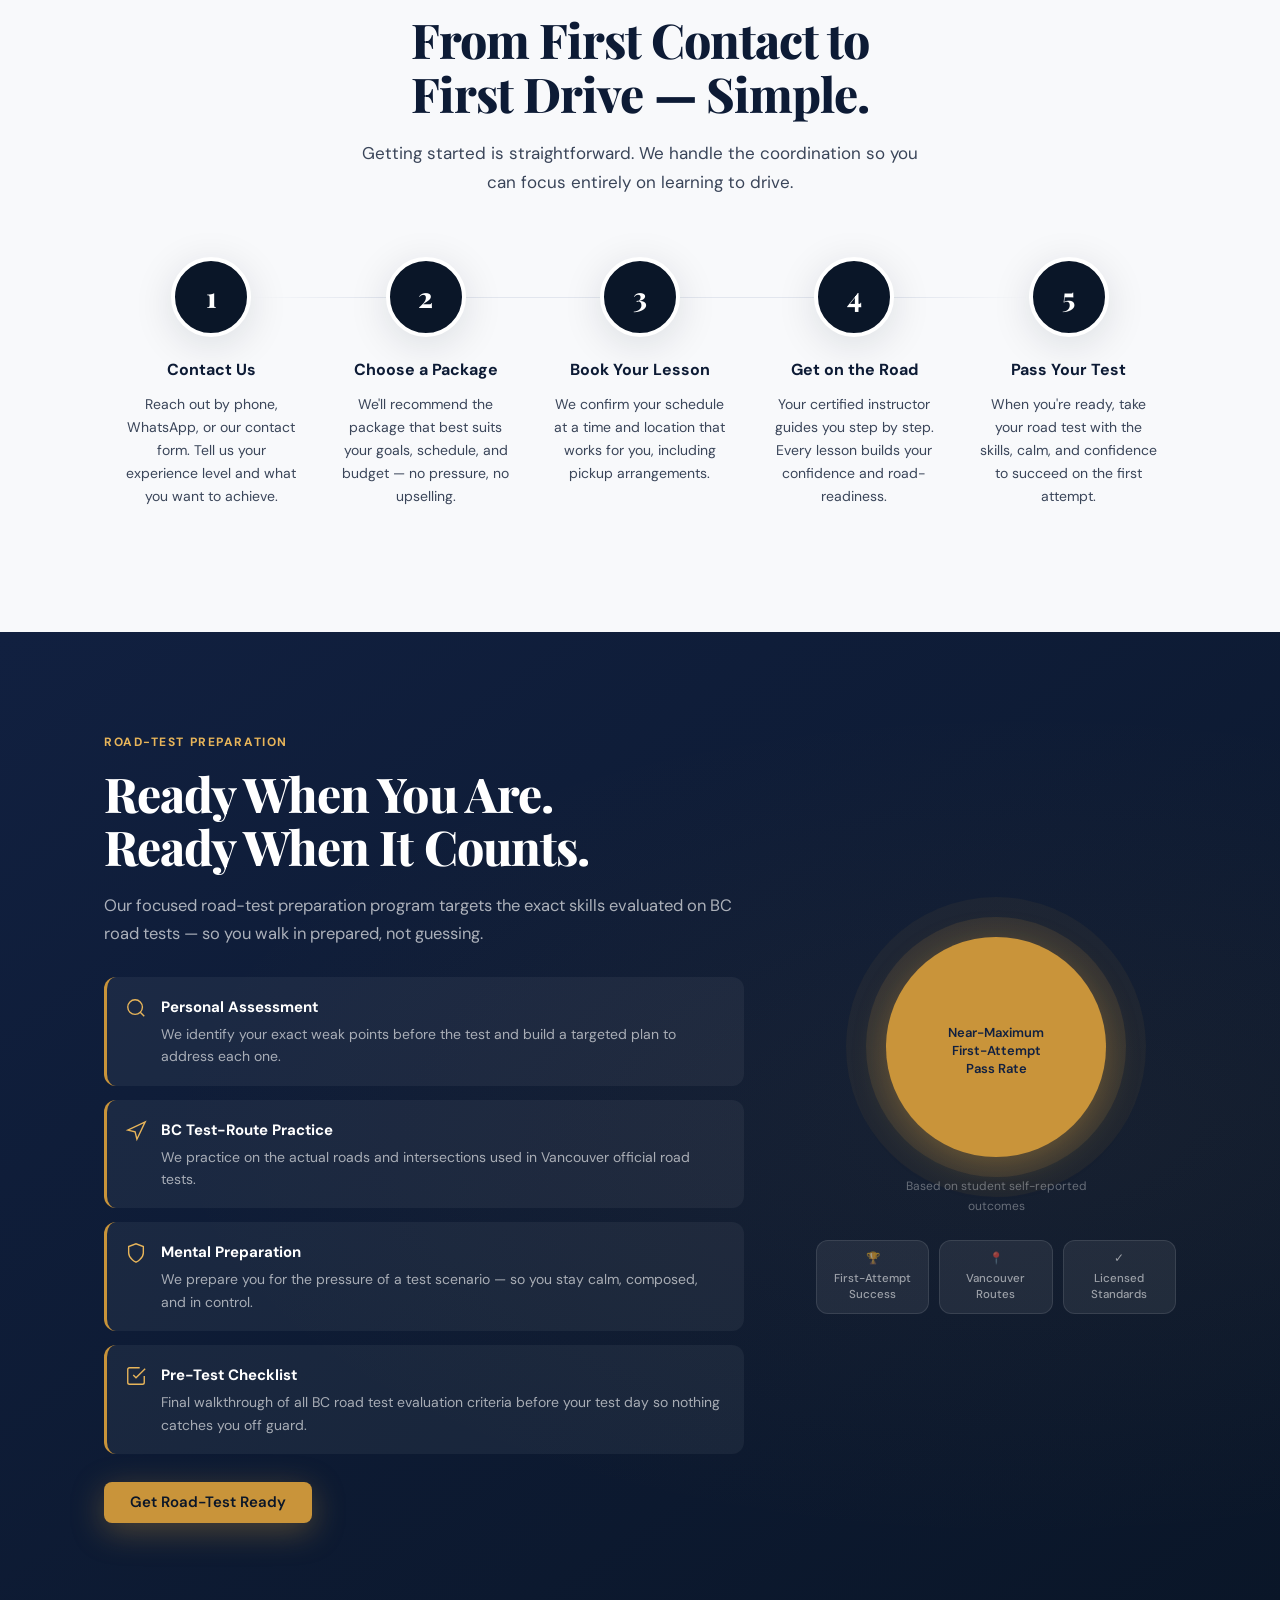
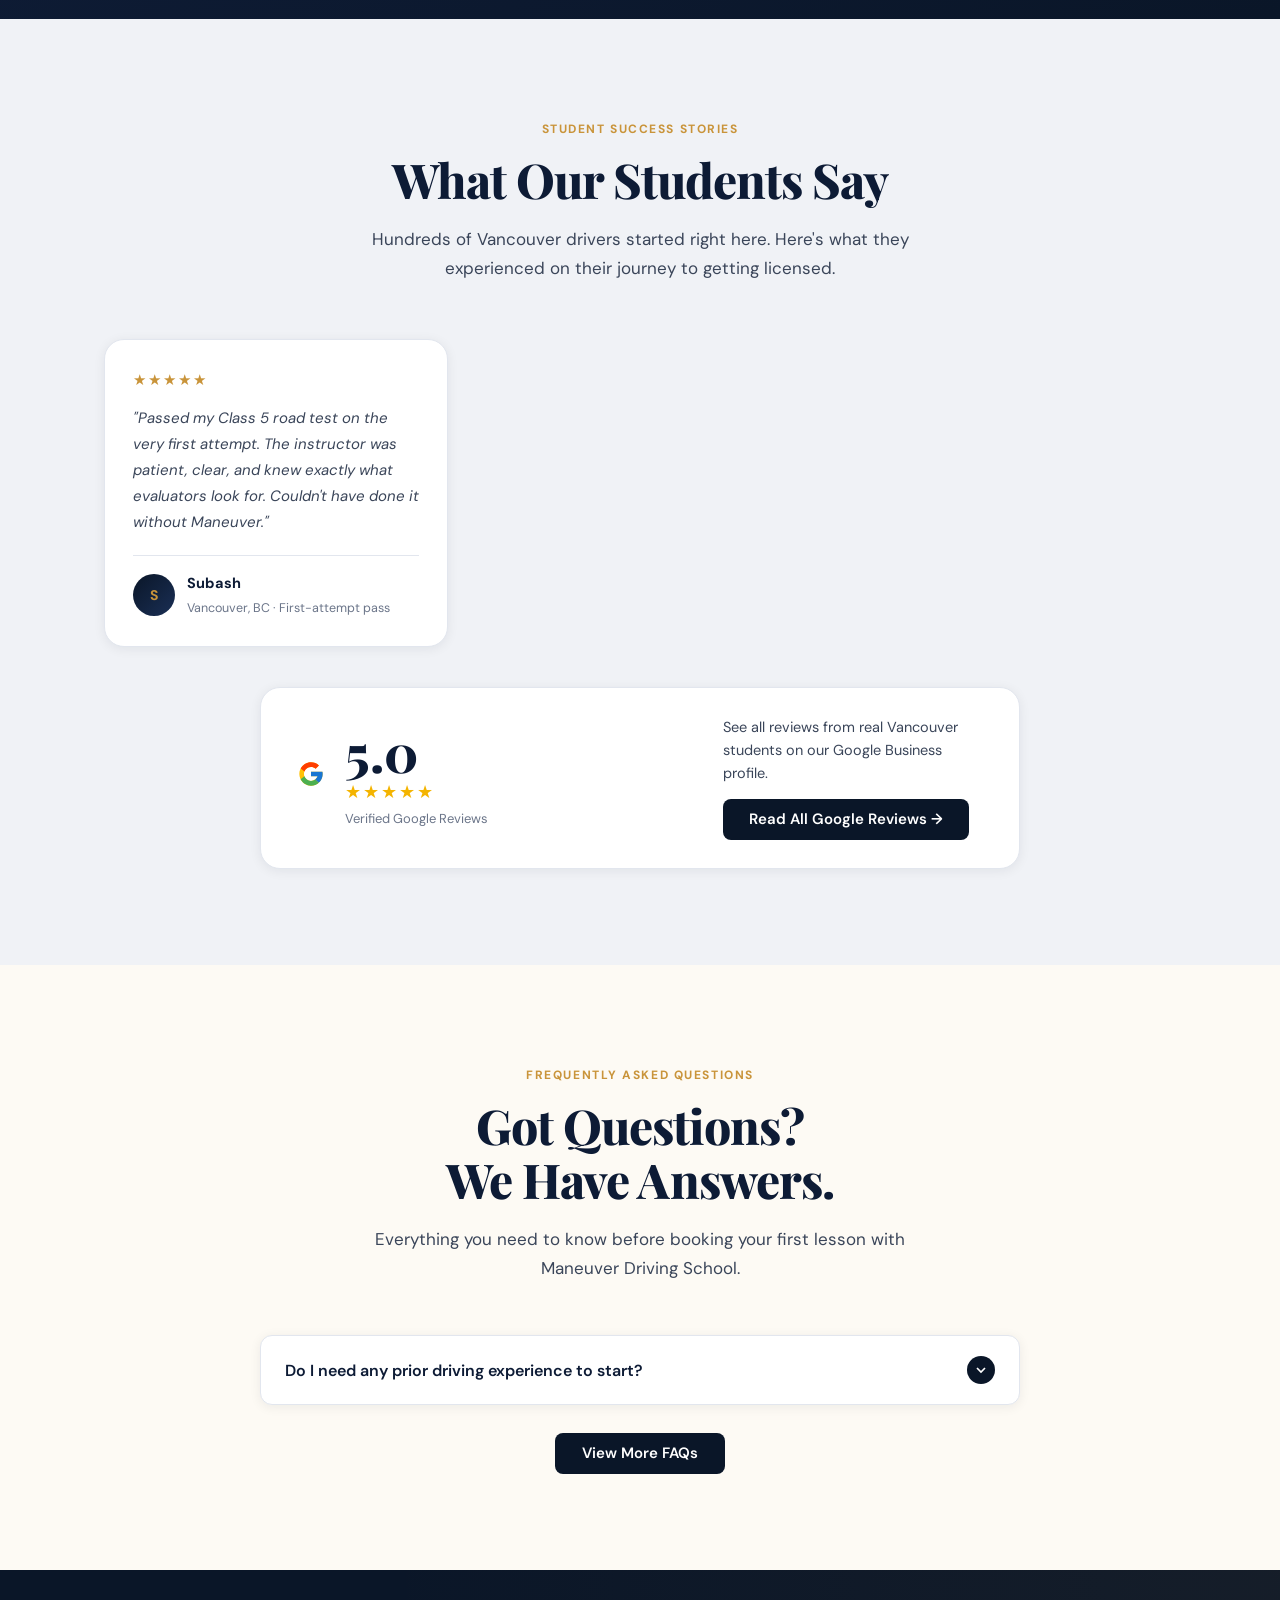
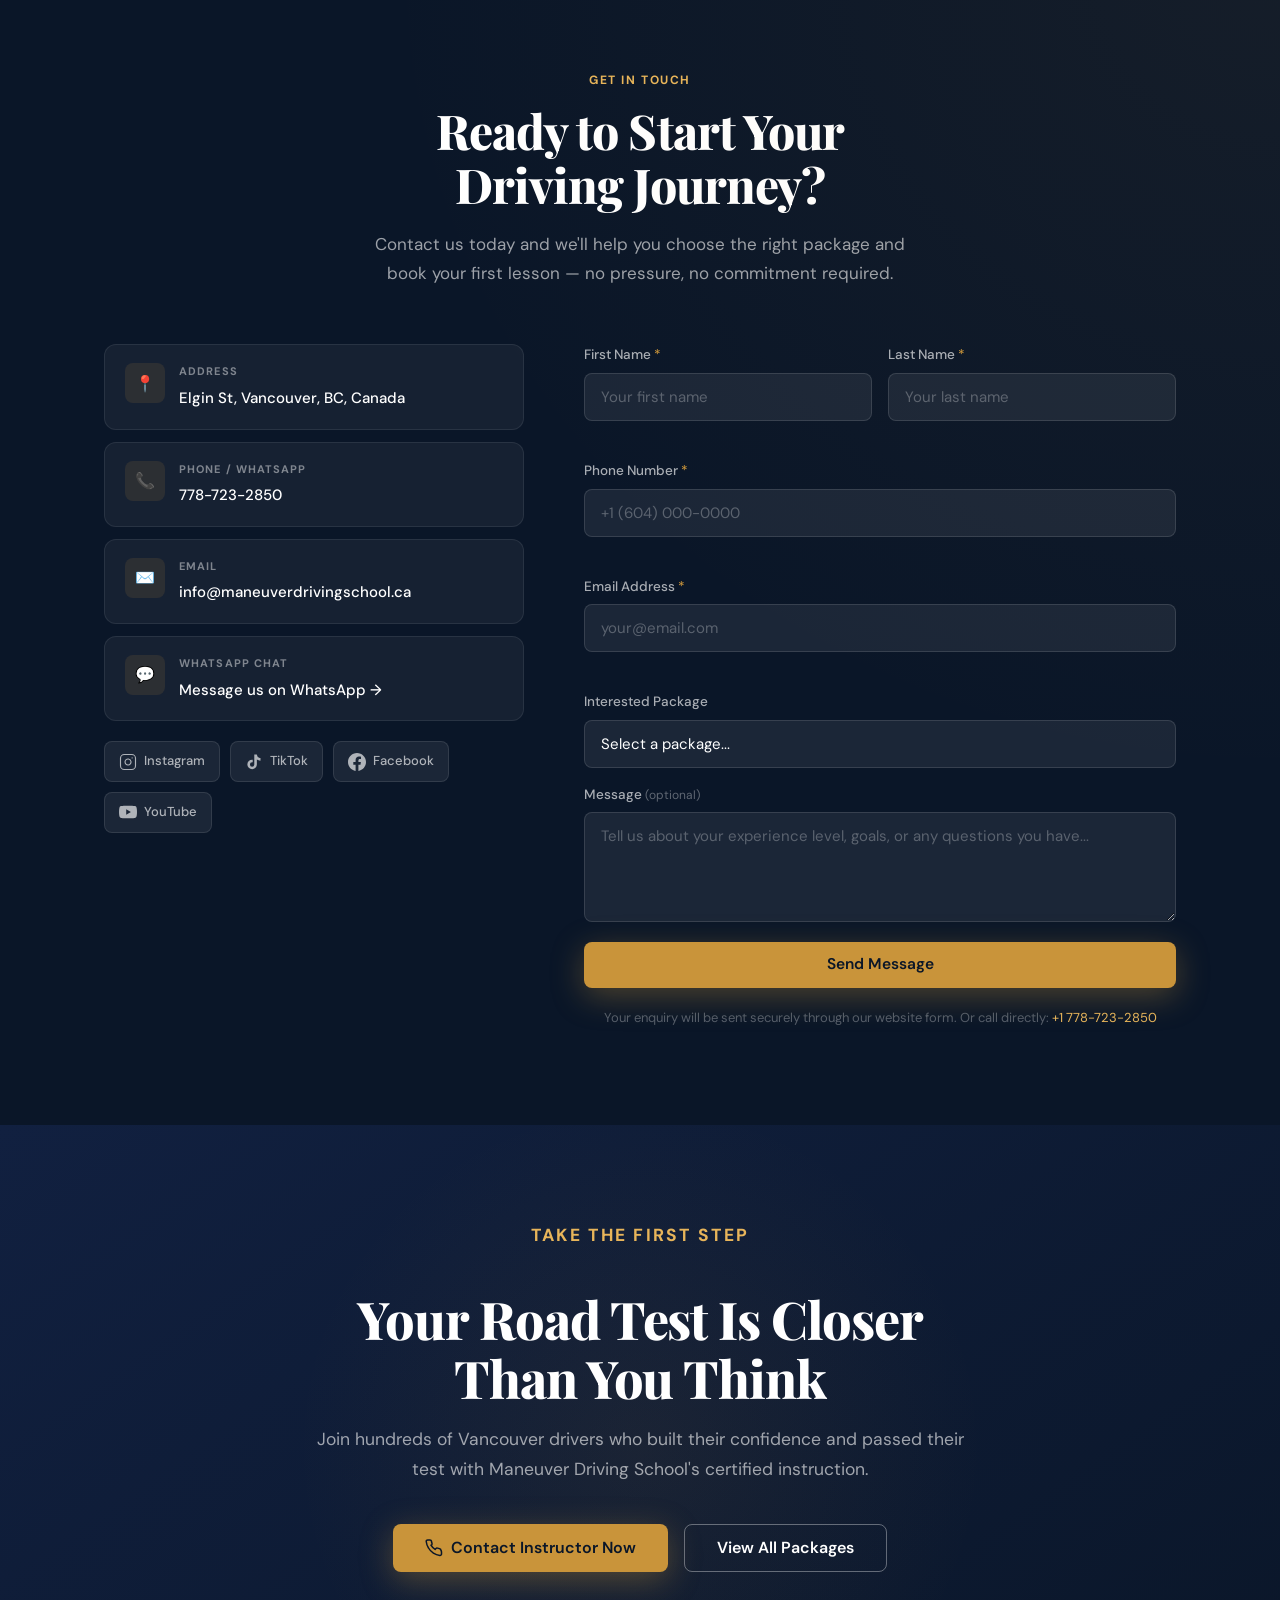
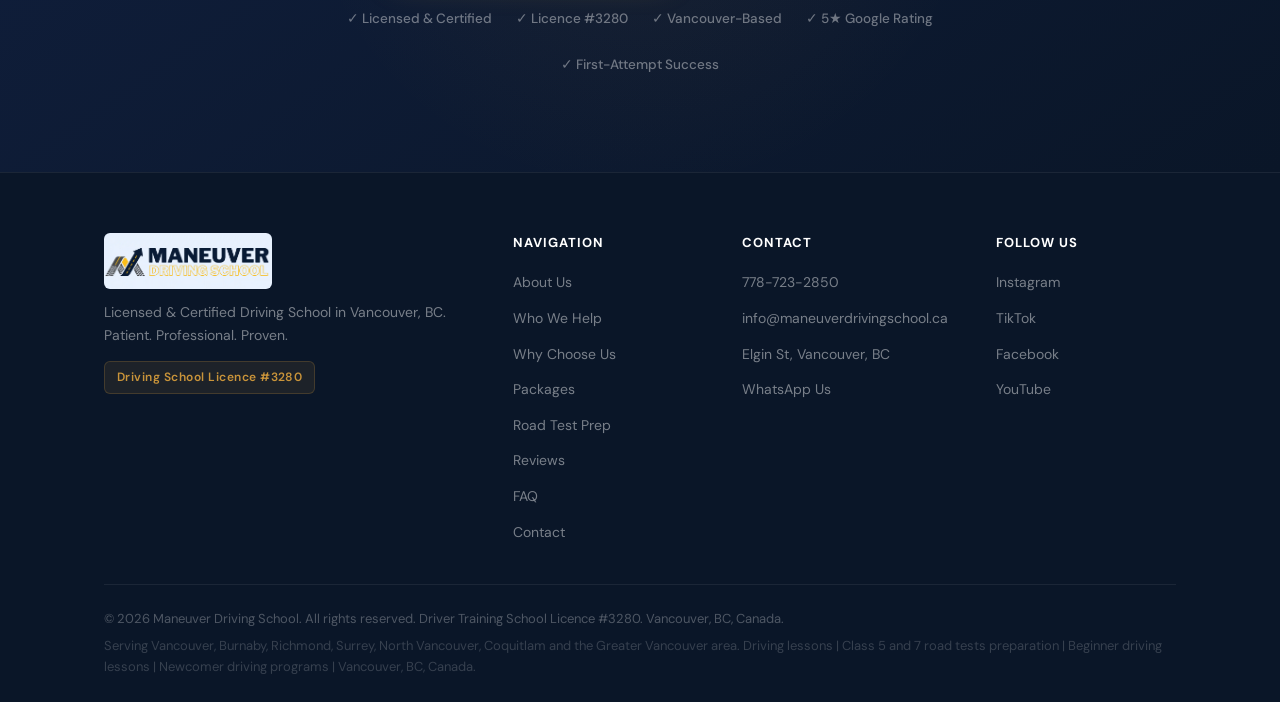
==== commit 48bc3339: "Update index.html" ====
--- a/index.html
+++ b/index.html
@@ -1306,8 +1306,8 @@
             <div class="roadtest-visual reveal-right">
               <div class="pass-rate-circle">
                 <div class="prc-inner">
-                  <div class="prc-num"><span>Near-Maximum</span></div>
-                  <div class="prc-label">First-Attempt<br />Pass Rate</div>
+                  <!-- <div class="prc-num"><span></span></div> -->
+                  <div class="prc-label">Near-Maximum First-Attempt<br />Pass Rate</div>
                 </div>
               </div>
               <p class="prc-note">Based on student self-reported outcomes</p>
